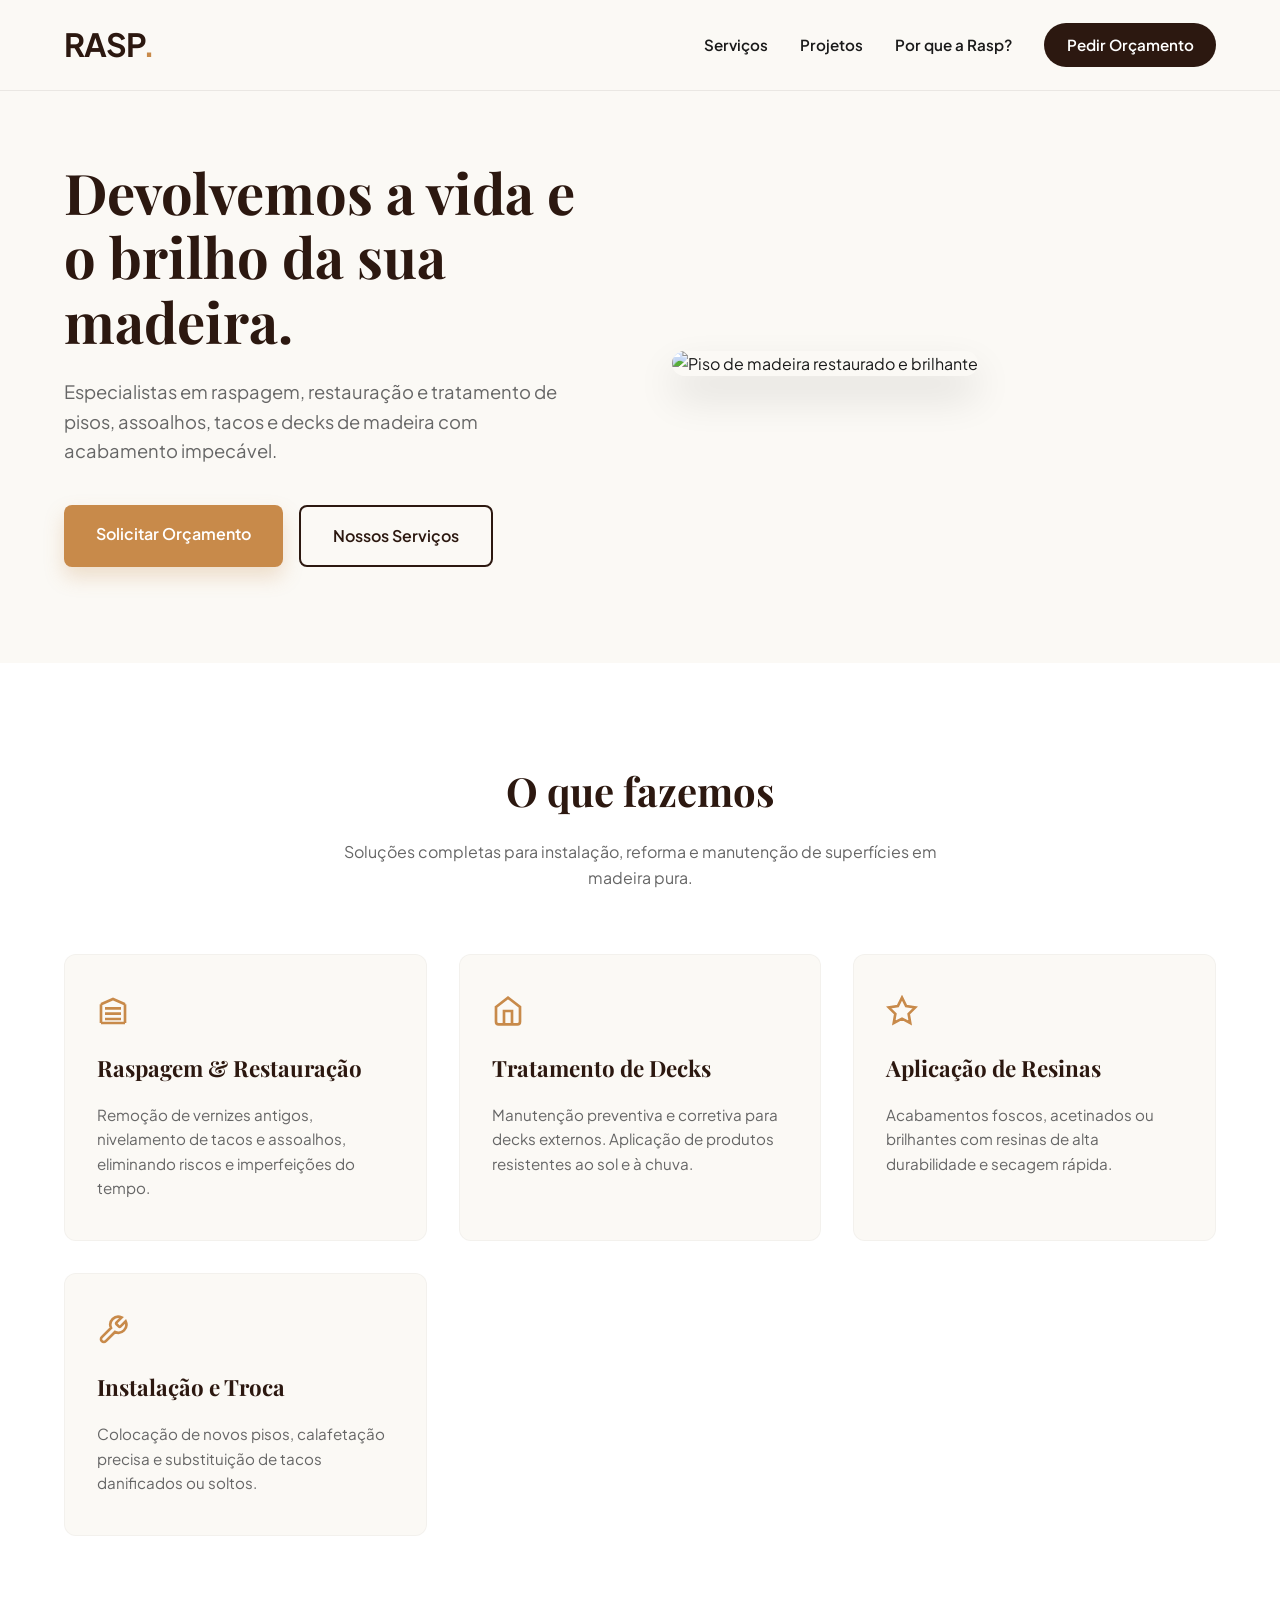
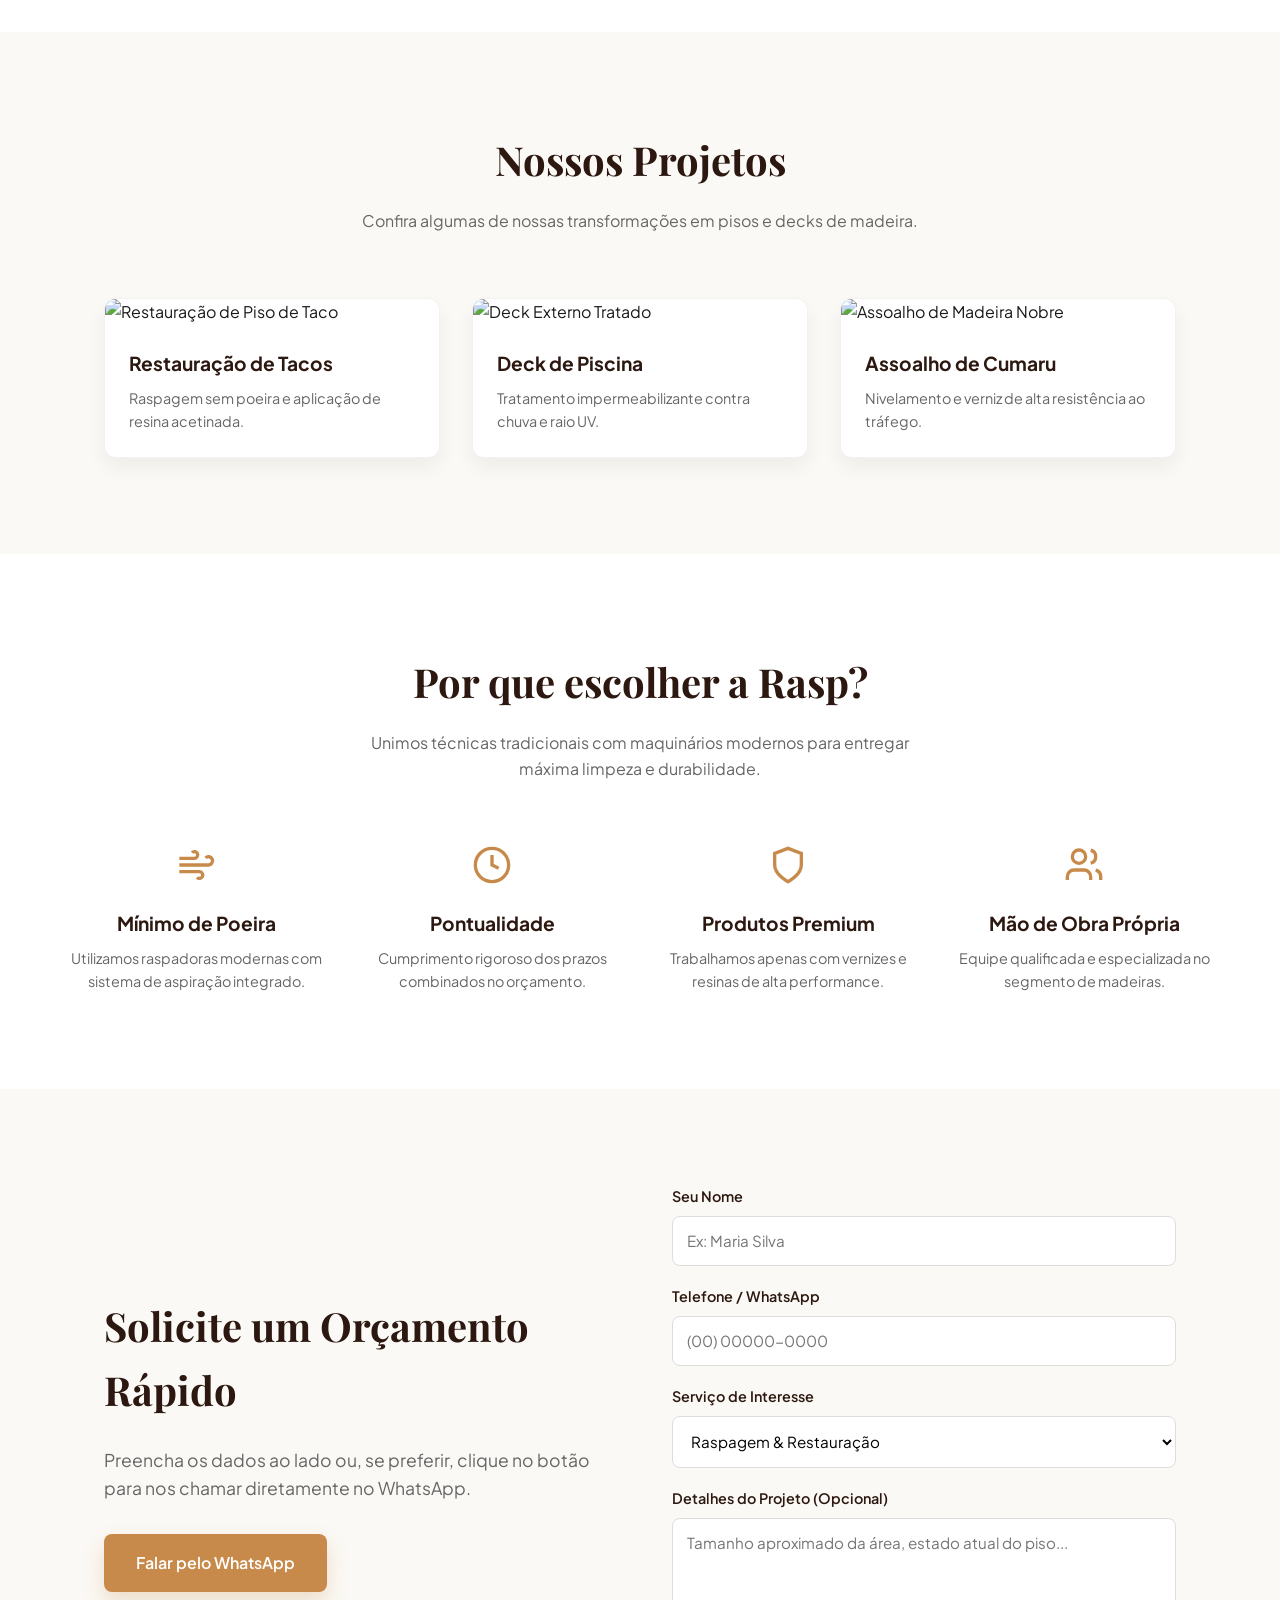
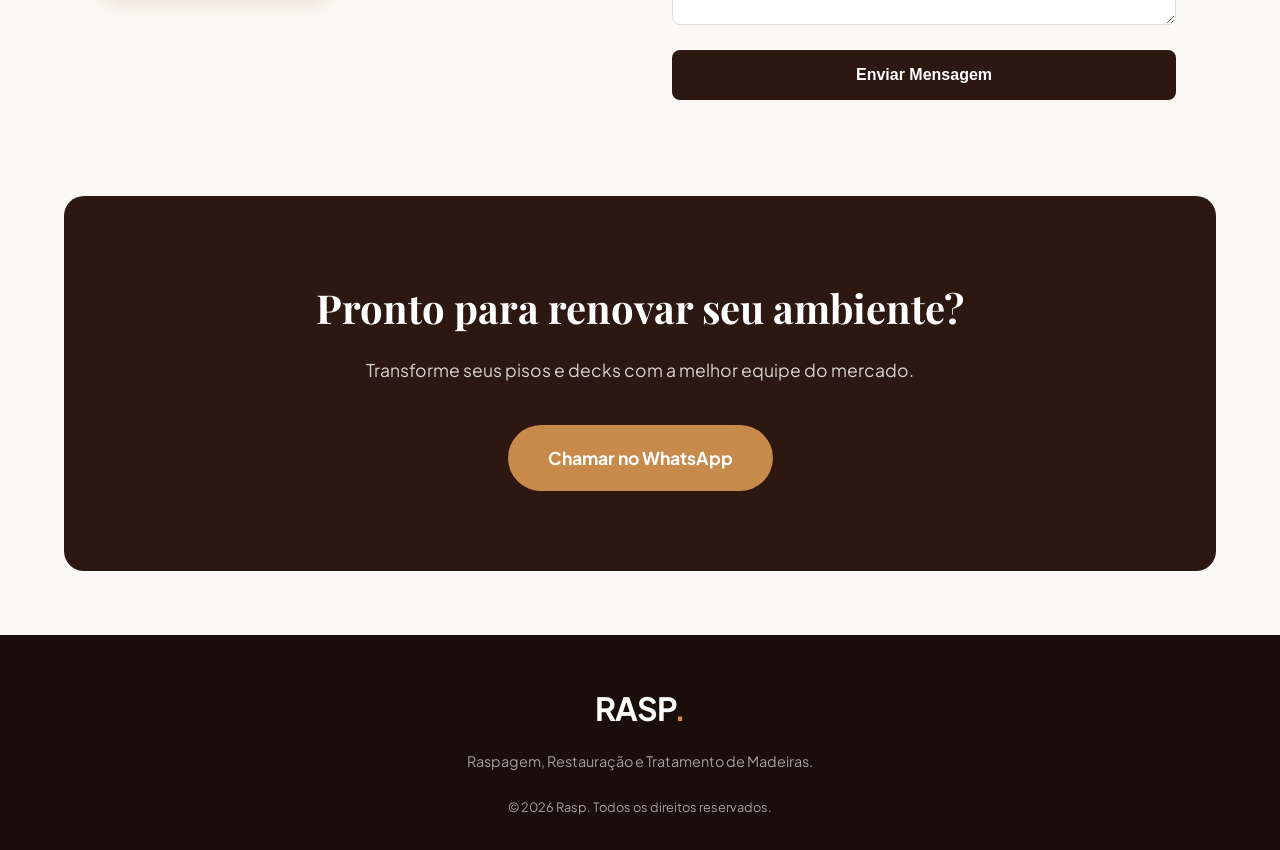
==== index.html @ 5c4e78e8 ":tada: Commit inicial" ====
<!DOCTYPE html>
<html lang="pt-BR">
<head>
    <meta charset="UTF-8">
    <meta name="viewport" content="width=device-width, initial-scale=1.0">
    <title>Rasp — Especialistas em Pisos, Assoalhos e Decks de Madeira</title>

    <meta name="description" content="Especialistas em raspagem, restauração e tratamento de pisos, assoalhos e decks de madeira com acabamento impecável.">
    <meta property="og:title" content="Rasp — Especialistas em Pisos e Decks de Madeira">
    <meta property="og:description" content="Devolvemos a vida e o brilho da sua madeira. Solicite um orçamento sem compromisso!">
    <meta property="og:image" content="https://images.unsplash.com/photo-1513694203232-719a280e022f?auto=format&fit=crop&w=1000&q=80">
    <meta property="og:type" content="website">

    <link rel="preconnect" href="https://fonts.googleapis.com">
    <link rel="preconnect" href="https://fonts.gstatic.com" crossorigin>
    <link href="https://fonts.googleapis.com/css2?family=Plus+Jakarta+Sans:wght@300;400;600;700&family=Playfair+Display:wght@600;700&display=swap" rel="stylesheet">
    
    <style>
        /* CSS RESET & VARIAVEIS */
        * {
            margin: 0;
            padding: 0;
            box-sizing: border-box;
        }

        html {
            scroll-behavior: smooth; /* Rolagem suave ao clicar nos links */
        }

        :root {
            --primary: #2C1810;       /* Madeira escura / Elegância */
            --secondary: #C88A4A;     /* Tom amadeirado aquecido */
            --accent: #E5A967;        /* Destaque dourado/madeira clara */
            --bg-light: #FBF9F5;      /* Fundo suave off-white */
            --text-dark: #1A1A1A;
            --text-muted: #666666;
            --white: #FFFFFF;
        }

        body {
            font-family: 'Plus Jakarta Sans', sans-serif;
            background-color: var(--bg-light);
            color: var(--text-dark);
            line-height: 1.6;
            overflow-x: hidden;
        }

        h1, h2, h3 {
            font-family: 'Playfair Display', serif;
        }

        /* HEADER & NAVEGAÇÃO */
        header {
            position: fixed;
            top: 0;
            left: 0;
            width: 100%;
            background-color: rgba(251, 249, 245, 0.95);
            backdrop-filter: blur(10px);
            z-index: 1000;
            border-bottom: 1px solid rgba(44, 24, 16, 0.08);
            padding: 1.2rem 5%;
            display: flex;
            justify-content: space-between;
            align-items: center;
        }

        .logo {
            font-size: 2rem;
            font-weight: 700;
            color: var(--primary);
            text-decoration: none;
            letter-spacing: -1px;
        }

        .logo span {
            color: var(--secondary);
        }

        nav {
            display: flex;
            align-items: center;
        }

        nav a {
            margin-left: 2rem;
            text-decoration: none;
            color: var(--text-dark);
            font-weight: 600;
            font-size: 0.95rem;
            transition: color 0.3s;
        }

        nav a:hover {
            color: var(--secondary);
        }

        .btn-header {
            background-color: var(--primary);
            color: var(--white) !important;
            padding: 0.6rem 1.4rem;
            border-radius: 50px;
            transition: background-color 0.3s !important;
        }

        .btn-header:hover {
            background-color: var(--secondary) !important;
        }

        /* BOTÃO MENU MOBILE */
        .mobile-menu-btn {
            display: none;
            background: none;
            border: none;
            cursor: pointer;
            padding: 5px;
        }

        .mobile-menu-btn span {
            display: block;
            width: 25px;
            height: 3px;
            background-color: var(--primary);
            margin: 5px 0;
            transition: 0.3s;
            border-radius: 2px;
        }

        /* HERO SECTION */
        .hero {
            padding: 10rem 5% 6rem 5%;
            display: grid;
            grid-template-columns: 1fr 1fr;
            gap: 4rem;
            align-items: center;
            max-width: 1300px;
            margin: 0 auto;
        }

        .hero-text h1 {
            font-size: 3.5rem;
            line-height: 1.15;
            color: var(--primary);
            margin-bottom: 1.5rem;
        }

        .hero-text p {
            font-size: 1.15rem;
            color: var(--text-muted);
            margin-bottom: 2.5rem;
            max-width: 500px;
        }

        .hero-buttons {
            display: flex;
            gap: 1rem;
            flex-wrap: wrap;
        }

        .btn-primary {
            background-color: var(--secondary);
            color: var(--white);
            padding: 1rem 2rem;
            border-radius: 8px;
            text-decoration: none;
            font-weight: 600;
            display: inline-block;
            transition: transform 0.2s, background-color 0.3s;
            box-shadow: 0 10px 20px rgba(200, 138, 74, 0.25);
        }

        .btn-primary:hover {
            background-color: var(--primary);
            transform: translateY(-2px);
        }

        .btn-secondary {
            border: 2px solid var(--primary);
            color: var(--primary);
            padding: 1rem 2rem;
            border-radius: 8px;
            text-decoration: none;
            font-weight: 600;
            display: inline-block;
            transition: all 0.3s;
        }

        .btn-secondary:hover {
            background-color: var(--primary);
            color: var(--white);
        }

        .hero-image {
            position: relative;
        }

        .hero-image img {
            width: 100%;
            height: 500px;
            object-fit: cover;
            border-radius: 16px;
            box-shadow: 0 20px 40px rgba(0,0,0,0.12);
        }

        /* SERVIÇOS */
        .services {
            padding: 6rem 5%;
            background-color: var(--white);
        }

        .section-title {
            text-align: center;
            max-width: 600px;
            margin: 0 auto 4rem auto;
        }

        .section-title h2 {
            font-size: 2.5rem;
            color: var(--primary);
            margin-bottom: 1rem;
        }

        .section-title p {
            color: var(--text-muted);
        }

        .services-grid {
            display: grid;
            grid-template-columns: repeat(auto-fit, minmax(280px, 1fr));
            gap: 2rem;
            max-width: 1200px;
            margin: 0 auto;
        }

        .service-card {
            background-color: var(--bg-light);
            border-radius: 12px;
            padding: 2.5rem 2rem;
            transition: transform 0.3s, box-shadow 0.3s;
            border: 1px solid rgba(0,0,0,0.03);
        }

        .service-card:hover {
            transform: translateY(-8px);
            box-shadow: 0 15px 30px rgba(0,0,0,0.08);
        }

        .service-icon {
            margin-bottom: 1.5rem;
            color: var(--secondary);
            display: flex;
            align-items: center;
        }

        .service-card h3 {
            font-size: 1.4rem;
            color: var(--primary);
            margin-bottom: 1rem;
        }

        .service-card p {
            color: var(--text-muted);
            font-size: 0.95rem;
        }

        /* ANTES E DEPOIS / GALERIA */
        .gallery {
            padding: 6rem 5%;
            max-width: 1200px;
            margin: 0 auto;
        }

        .gallery-grid {
            display: grid;
            grid-template-columns: repeat(auto-fit, minmax(300px, 1fr));
            gap: 2rem;
        }

        .gallery-item {
            background-color: var(--white);
            border-radius: 12px;
            overflow: hidden;
            box-shadow: 0 10px 20px rgba(0,0,0,0.05);
            border: 1px solid rgba(0,0,0,0.05);
        }

        .gallery-item img {
            width: 100%;
            height: 250px;
            object-fit: cover;
        }

        .gallery-info {
            padding: 1.5rem;
        }

        .gallery-info h4 {
            color: var(--primary);
            font-size: 1.2rem;
            margin-bottom: 0.5rem;
        }

        .gallery-info p {
            color: var(--text-muted);
            font-size: 0.9rem;
        }

        /* DIFERENCIAIS */
        .features {
            padding: 6rem 5%;
            background-color: var(--white);
        }

        .features-wrapper {
            display: grid;
            grid-template-columns: repeat(auto-fit, minmax(220px, 1fr));
            gap: 2rem;
            text-align: center;
            max-width: 1200px;
            margin: 0 auto;
        }

        .feature-item {
            display: flex;
            flex-direction: column;
            align-items: center;
        }

        .feature-icon {
            color: var(--secondary);
            margin-bottom: 1rem;
        }

        .feature-item h4 {
            font-size: 1.2rem;
            color: var(--primary);
            margin-bottom: 0.5rem;
        }

        .feature-item p {
            color: var(--text-muted);
            font-size: 0.9rem;
        }

        /* CONTATO / FORMULÁRIO */
        .contact-section {
            padding: 6rem 5%;
            max-width: 1200px;
            margin: 0 auto;
            display: grid;
            grid-template-columns: 1fr 1fr;
            gap: 4rem;
            align-items: center;
        }

        .contact-info h2 {
            font-size: 2.5rem;
            color: var(--primary);
            margin-bottom: 1.5rem;
        }

        .contact-info p {
            color: var(--text-muted);
            margin-bottom: 2rem;
            font-size: 1.1rem;
        }

        .form-group {
            margin-bottom: 1.2rem;
        }

        .form-group label {
            display: block;
            font-weight: 600;
            margin-bottom: 0.5rem;
            color: var(--primary);
            font-size: 0.9rem;
        }

        .form-group input, 
        .form-group select, 
        .form-group textarea {
            width: 100%;
            padding: 0.9rem;
            border: 1px solid #DDD;
            border-radius: 8px;
            font-family: inherit;
            font-size: 0.95rem;
            background-color: var(--white);
            outline: none;
            transition: border-color 0.3s;
        }

        .form-group input:focus, 
        .form-group select:focus, 
        .form-group textarea:focus {
            border-color: var(--secondary);
        }

        .btn-submit {
            width: 100%;
            background-color: var(--primary);
            color: var(--white);
            border: none;
            padding: 1rem;
            border-radius: 8px;
            font-weight: 600;
            font-size: 1rem;
            cursor: pointer;
            transition: background-color 0.3s;
        }

        .btn-submit:hover {
            background-color: var(--secondary);
        }

        /* CTA SECTION */
        .cta-section {
            background-color: var(--primary);
            color: var(--white);
            padding: 5rem 5%;
            text-align: center;
            margin: 0 5% 4rem 5%;
            border-radius: 20px;
        }

        .cta-section h2 {
            font-size: 2.5rem;
            margin-bottom: 1rem;
        }

        .cta-section p {
            color: rgba(255, 255, 255, 0.8);
            max-width: 600px;
            margin: 0 auto 2.5rem auto;
            font-size: 1.1rem;
        }

        .btn-cta {
            background-color: var(--secondary);
            color: var(--white);
            padding: 1.2rem 2.5rem;
            border-radius: 50px;
            text-decoration: none;
            font-weight: 700;
            font-size: 1.1rem;
            display: inline-block;
            transition: background-color 0.3s, color 0.3s;
        }

        .btn-cta:hover {
            background-color: var(--accent);
            color: var(--primary);
        }

        /* FOOTER */
        footer {
            background-color: #1A0E0A;
            color: rgba(255, 255, 255, 0.6);
            padding: 3rem 5% 2rem 5%;
            text-align: center;
            font-size: 0.9rem;
        }

        footer p {
            margin-top: 1rem;
        }

        /* RESPONSIVIDADE */
        @media (max-width: 900px) {
            .hero {
                grid-template-columns: 1fr;
                padding-top: 8rem;
                text-align: center;
            }

            .hero-text p {
                margin: 0 auto 2rem auto;
            }

            .hero-buttons {
                justify-content: center;
            }

            .contact-section {
                grid-template-columns: 1fr;
                gap: 2rem;
            }

            .mobile-menu-btn {
                display: block;
            }

            nav {
                position: absolute;
                top: 100%;
                left: 0;
                width: 100%;
                background-color: var(--bg-light);
                flex-direction: column;
                padding: 1.5rem 0;
                box-shadow: 0 10px 15px rgba(0,0,0,0.05);
                display: none; /* Controlado via JS */
            }

            nav.active {
                display: flex;
            }

            nav a {
                margin: 0.8rem 0;
            }
        }
    </style>
</head>
<body>

    <header>
        <a href="#" class="logo">RASP<span>.</span></a>
        
        <button class="mobile-menu-btn" id="mobileMenuBtn" aria-label="Abrir Menu">
            <span></span>
            <span></span>
            <span></span>
        </button>

        <nav id="navMenu">
            <a href="#servicos">Serviços</a>
            <a href="#galeria">Projetos</a>
            <a href="#diferenciais">Por que a Rasp?</a>
            <a href="#contato" class="btn-header">Pedir Orçamento</a>
        </nav>
    </header>

    <section class="hero">
        <div class="hero-text">
            <h1>Devolvemos a vida e o brilho da sua madeira.</h1>
            <p>Especialistas em raspagem, restauração e tratamento de pisos, assoalhos, tacos e decks de madeira com acabamento impecável.</p>
            <div class="hero-buttons">
                <a href="#contato" class="btn-primary">Solicitar Orçamento</a>
                <a href="#servicos" class="btn-secondary">Nossos Serviços</a>
            </div>
        </div>
        <div class="hero-image">
            <img src="https://images.unsplash.com/photo-1513694203232-719a280e022f?auto=format&fit=crop&w=1000&q=80" alt="Piso de madeira restaurado e brilhante">
        </div>
    </section>

    <section class="services" id="servicos">
        <div class="section-title">
            <h2>O que fazemos</h2>
            <p>Soluções completas para instalação, reforma e manutenção de superfícies em madeira pura.</p>
        </div>

        <div class="services-grid">
            <div class="service-card">
                <div class="service-icon">
                    <svg width="32" height="32" viewBox="0 0 24 24" fill="none" stroke="currentColor" stroke-width="2"><path d="M3 21h18M3 7v14M21 7v14M6 18h12M6 14h12M6 10h12M3 7l9-4 9 4"/></svg>
                </div>
                <h3>Raspagem & Restauração</h3>
                <p>Remoção de vernizes antigos, nivelamento de tacos e assoalhos, eliminando riscos e imperfeições do tempo.</p>
            </div>

            <div class="service-card">
                <div class="service-icon">
                    <svg width="32" height="32" viewBox="0 0 24 24" fill="none" stroke="currentColor" stroke-width="2"><path d="m3 9 9-7 9 7v11a2 2 0 0 1-2 2H5a2 2 0 0 1-2-2z"/><polyline points="9 22 9 12 15 12 15 22"/></svg>
                </div>
                <h3>Tratamento de Decks</h3>
                <p>Manutenção preventiva e corretiva para decks externos. Aplicação de produtos resistentes ao sol e à chuva.</p>
            </div>

            <div class="service-card">
                <div class="service-icon">
                    <svg width="32" height="32" viewBox="0 0 24 24" fill="none" stroke="currentColor" stroke-width="2"><polygon points="12 2 15.09 8.26 22 9.27 17 14.14 18.18 21.02 12 17.77 5.82 21.02 7 14.14 2 9.27 8.91 8.26 12 2"/></svg>
                </div>
                <h3>Aplicação de Resinas</h3>
                <p>Acabamentos foscos, acetinados ou brilhantes com resinas de alta durabilidade e secagem rápida.</p>
            </div>

            <div class="service-card">
                <div class="service-icon">
                    <svg width="32" height="32" viewBox="0 0 24 24" fill="none" stroke="currentColor" stroke-width="2"><path d="M14.7 6.3a1 1 0 0 0 0 1.4l1.6 1.6a1 1 0 0 0 1.4 0l3.77-3.77a6 6 0 0 1-7.94 7.94l-6.91 6.91a2.12 2.12 0 0 1-3-3l6.91-6.91a6 6 0 0 1 7.94-7.94l-3.76 3.76z"/></svg>
                </div>
                <h3>Instalação e Troca</h3>
                <p>Colocação de novos pisos, calafetação precisa e substituição de tacos danificados ou soltos.</p>
            </div>
        </div>
    </section>

    <section class="gallery" id="galeria">
        <div class="section-title">
            <h2>Nossos Projetos</h2>
            <p>Confira algumas de nossas transformações em pisos e decks de madeira.</p>
        </div>

        <div class="gallery-grid">
            <div class="gallery-item">
                <img src="https://images.unsplash.com/photo-1581858726788-75bc0f6a952d?auto=format&fit=crop&w=600&q=80" alt="Restauração de Piso de Taco">
                <div class="gallery-info">
                    <h4>Restauração de Tacos</h4>
                    <p>Raspagem sem poeira e aplicação de resina acetinada.</p>
                </div>
            </div>

            <div class="gallery-item">
                <img src="https://images.unsplash.com/photo-1512917774080-9991f1c4c750?auto=format&fit=crop&w=600&q=80" alt="Deck Externo Tratado">
                <div class="gallery-info">
                    <h4>Deck de Piscina</h4>
                    <p>Tratamento impermeabilizante contra chuva e raio UV.</p>
                </div>
            </div>

            <div class="gallery-item">
                <img src="https://images.unsplash.com/photo-1600585154340-be6161a56a0c?auto=format&fit=crop&w=600&q=80" alt="Assoalho de Madeira Nobre">
                <div class="gallery-info">
                    <h4>Assoalho de Cumaru</h4>
                    <p>Nivelamento e verniz de alta resistência ao tráfego.</p>
                </div>
            </div>
        </div>
    </section>

    <section class="features" id="diferenciais">
        <div class="section-title">
            <h2>Por que escolher a Rasp?</h2>
            <p>Unimos técnicas tradicionais com maquinários modernos para entregar máxima limpeza e durabilidade.</p>
        </div>

        <div class="features-wrapper">
            <div class="feature-item">
                <div class="feature-icon">
                    <svg width="40" height="40" viewBox="0 0 24 24" fill="none" stroke="currentColor" stroke-width="2"><path d="M17.7 7.7a2.5 2.5 0 1 1 1.8 4.3H2"/><path d="M9.6 4.6A2 2 0 1 1 11 8H2"/><path d="M12.6 19.4A2 2 0 1 0 14 16H2"/></svg>
                </div>
                <h4>Mínimo de Poeira</h4>
                <p>Utilizamos raspadoras modernas com sistema de aspiração integrado.</p>
            </div>
            <div class="feature-item">
                <div class="feature-icon">
                    <svg width="40" height="40" viewBox="0 0 24 24" fill="none" stroke="currentColor" stroke-width="2"><circle cx="12" cy="12" r="10"/><polyline points="12 6 12 12 16 14"/></svg>
                </div>
                <h4>Pontualidade</h4>
                <p>Cumprimento rigoroso dos prazos combinados no orçamento.</p>
            </div>
            <div class="feature-item">
                <div class="feature-icon">
                    <svg width="40" height="40" viewBox="0 0 24 24" fill="none" stroke="currentColor" stroke-width="2"><path d="M12 22s8-4 8-10V5l-8-3-8 3v7c0 6 8 10 8 10z"/></svg>
                </div>
                <h4>Produtos Premium</h4>
                <p>Trabalhamos apenas com vernizes e resinas de alta performance.</p>
            </div>
            <div class="feature-item">
                <div class="feature-icon">
                    <svg width="40" height="40" viewBox="0 0 24 24" fill="none" stroke="currentColor" stroke-width="2"><path d="M16 21v-2a4 4 0 0 0-4-4H6a4 4 0 0 0-4 4v2"/><circle cx="9" cy="7" r="4"/><path d="M22 21v-2a4 4 0 0 0-3-3.87"/><path d="M16 3.13a4 4 0 0 1 0 7.75"/></svg>
                </div>
                <h4>Mão de Obra Própria</h4>
                <p>Equipe qualificada e especializada no segmento de madeiras.</p>
            </div>
        </div>
    </section>

    <section class="contact-section" id="contato">
        <div class="contact-info">
            <h2>Solicite um Orçamento Rápido</h2>
            <p>Preencha os dados ao lado ou, se preferir, clique no botão para nos chamar diretamente no WhatsApp.</p>
            <a href="https://wa.me/5500000000000?text=Olá!%20Gostaria%20de%20um%20orçamento%20com%20a%20Rasp." target="_blank" class="btn-primary" style="display: inline-flex; align-items: center; gap: 8px;">
                Falar pelo WhatsApp
            </a>
        </div>

        <form onsubmit="event.preventDefault(); alert('Obrigado! Entraremos em contato em breve.');">
            <div class="form-group">
                <label for="name">Seu Nome</label>
                <input type="text" id="name" placeholder="Ex: Maria Silva" required>
            </div>
            <div class="form-group">
                <label for="phone">Telefone / WhatsApp</label>
                <input type="tel" id="phone" placeholder="(00) 00000-0000" required>
            </div>
            <div class="form-group">
                <label for="service">Serviço de Interesse</label>
                <select id="service">
                    <option value="raspagem">Raspagem & Restauração</option>
                    <option value="deck">Tratamento de Deck</option>
                    <option value="resina">Aplicação de Resina</option>
                    <option value="instalacao">Instalação / Troca</option>
                </select>
            </div>
            <div class="form-group">
                <label for="message">Detalhes do Projeto (Opcional)</label>
                <textarea id="message" rows="4" placeholder="Tamanho aproximado da área, estado atual do piso..."></textarea>
            </div>
            <button type="submit" class="btn-submit">Enviar Mensagem</button>
        </form>
    </section>

    <section class="cta-section">
        <h2>Pronto para renovar seu ambiente?</h2>
        <p>Transforme seus pisos e decks com a melhor equipe do mercado.</p>
        <a href="https://wa.me/5500000000000?text=Olá!%20Gostaria%20de%20um%20orçamento%20com%20a%20Rasp." target="_blank" class="btn-cta">Chamar no WhatsApp</a>
    </section>

    <footer>
        <div class="logo" style="color: var(--white);">RASP<span>.</span></div>
        <p>Raspagem, Restauração e Tratamento de Madeiras.</p>
        <p style="margin-top: 1.5rem; font-size: 0.8rem;">&copy; 2026 Rasp. Todos os direitos reservados.</p>
    </footer>

    <script>
        const mobileMenuBtn = document.getElementById('mobileMenuBtn');
        const navMenu = document.getElementById('navMenu');

        mobileMenuBtn.addEventListener('click', () => {
            navMenu.classList.toggle('active');
        });

        // Fechar menu ao clicar em qualquer link
        document.querySelectorAll('#navMenu a').forEach(link => {
            link.addEventListener('click', () => {
                navMenu.classList.remove('active');
            });
        });
    </script>

</body>
</html>
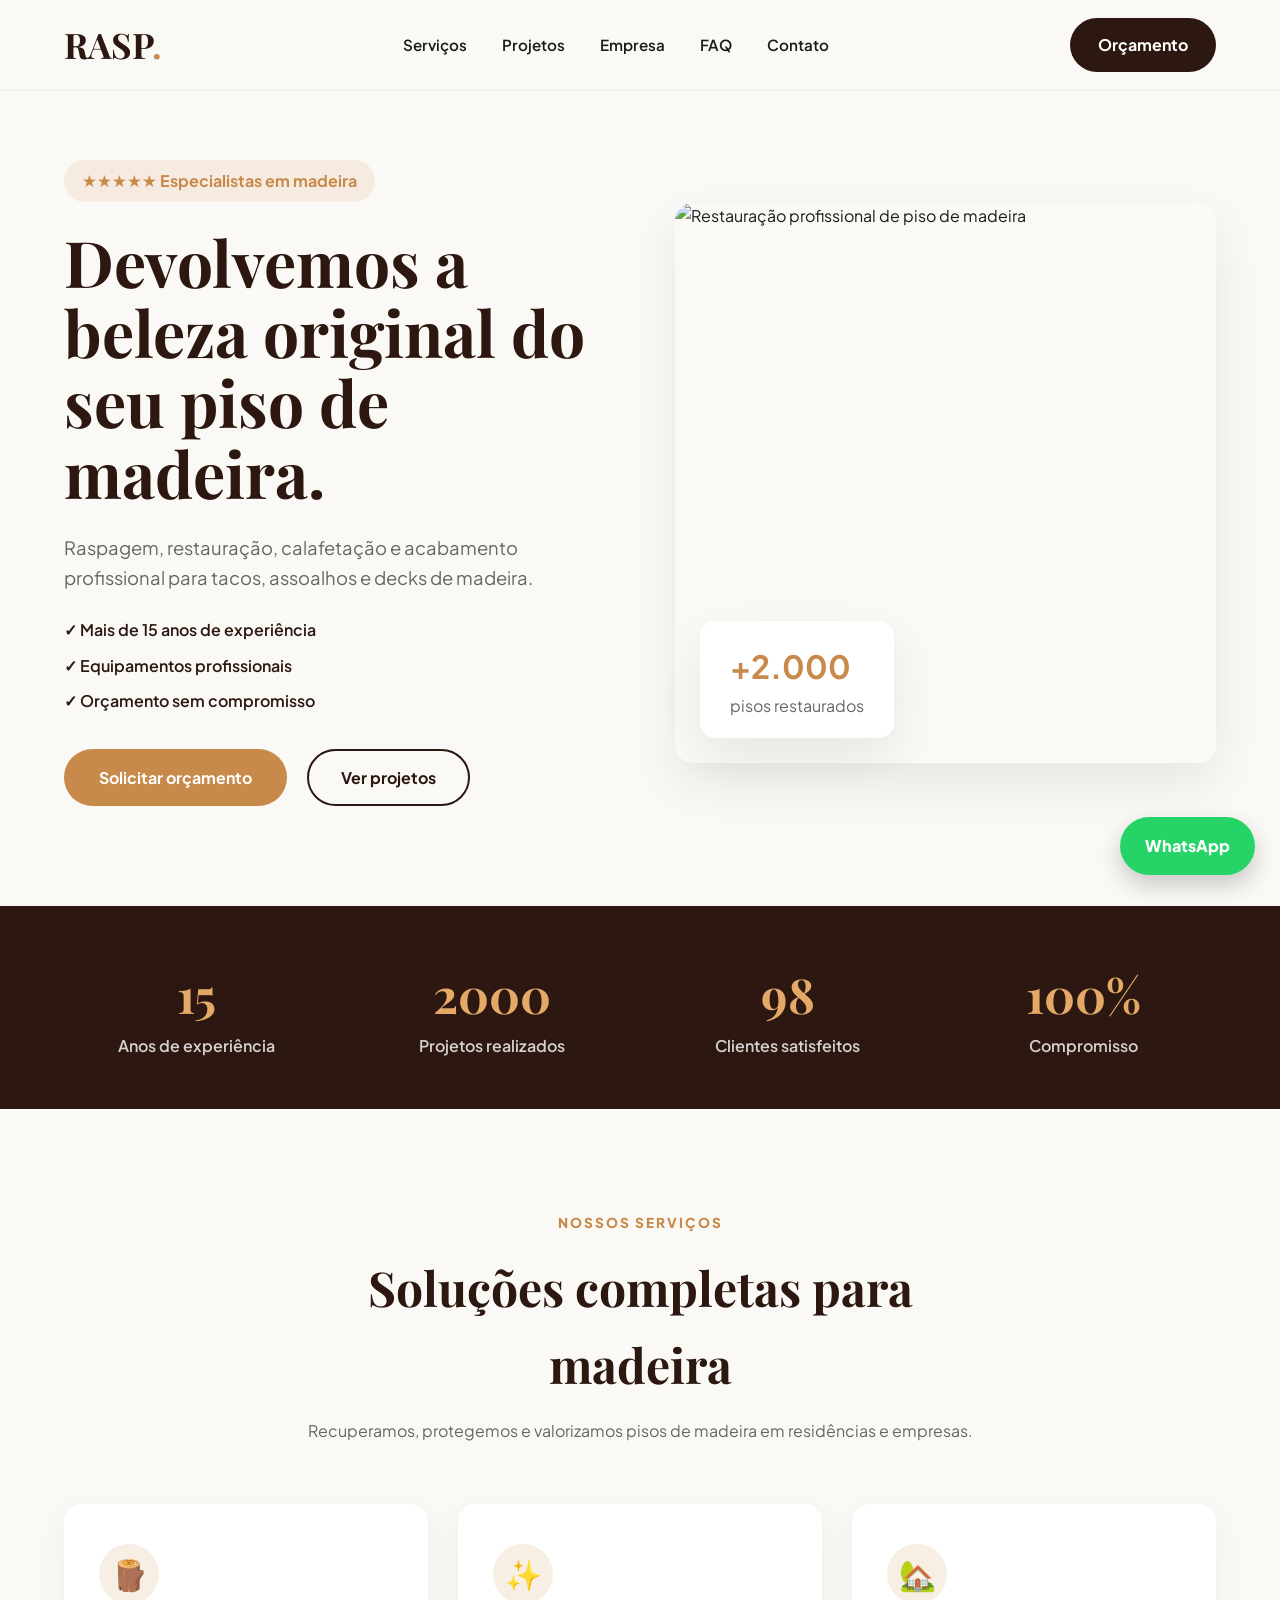
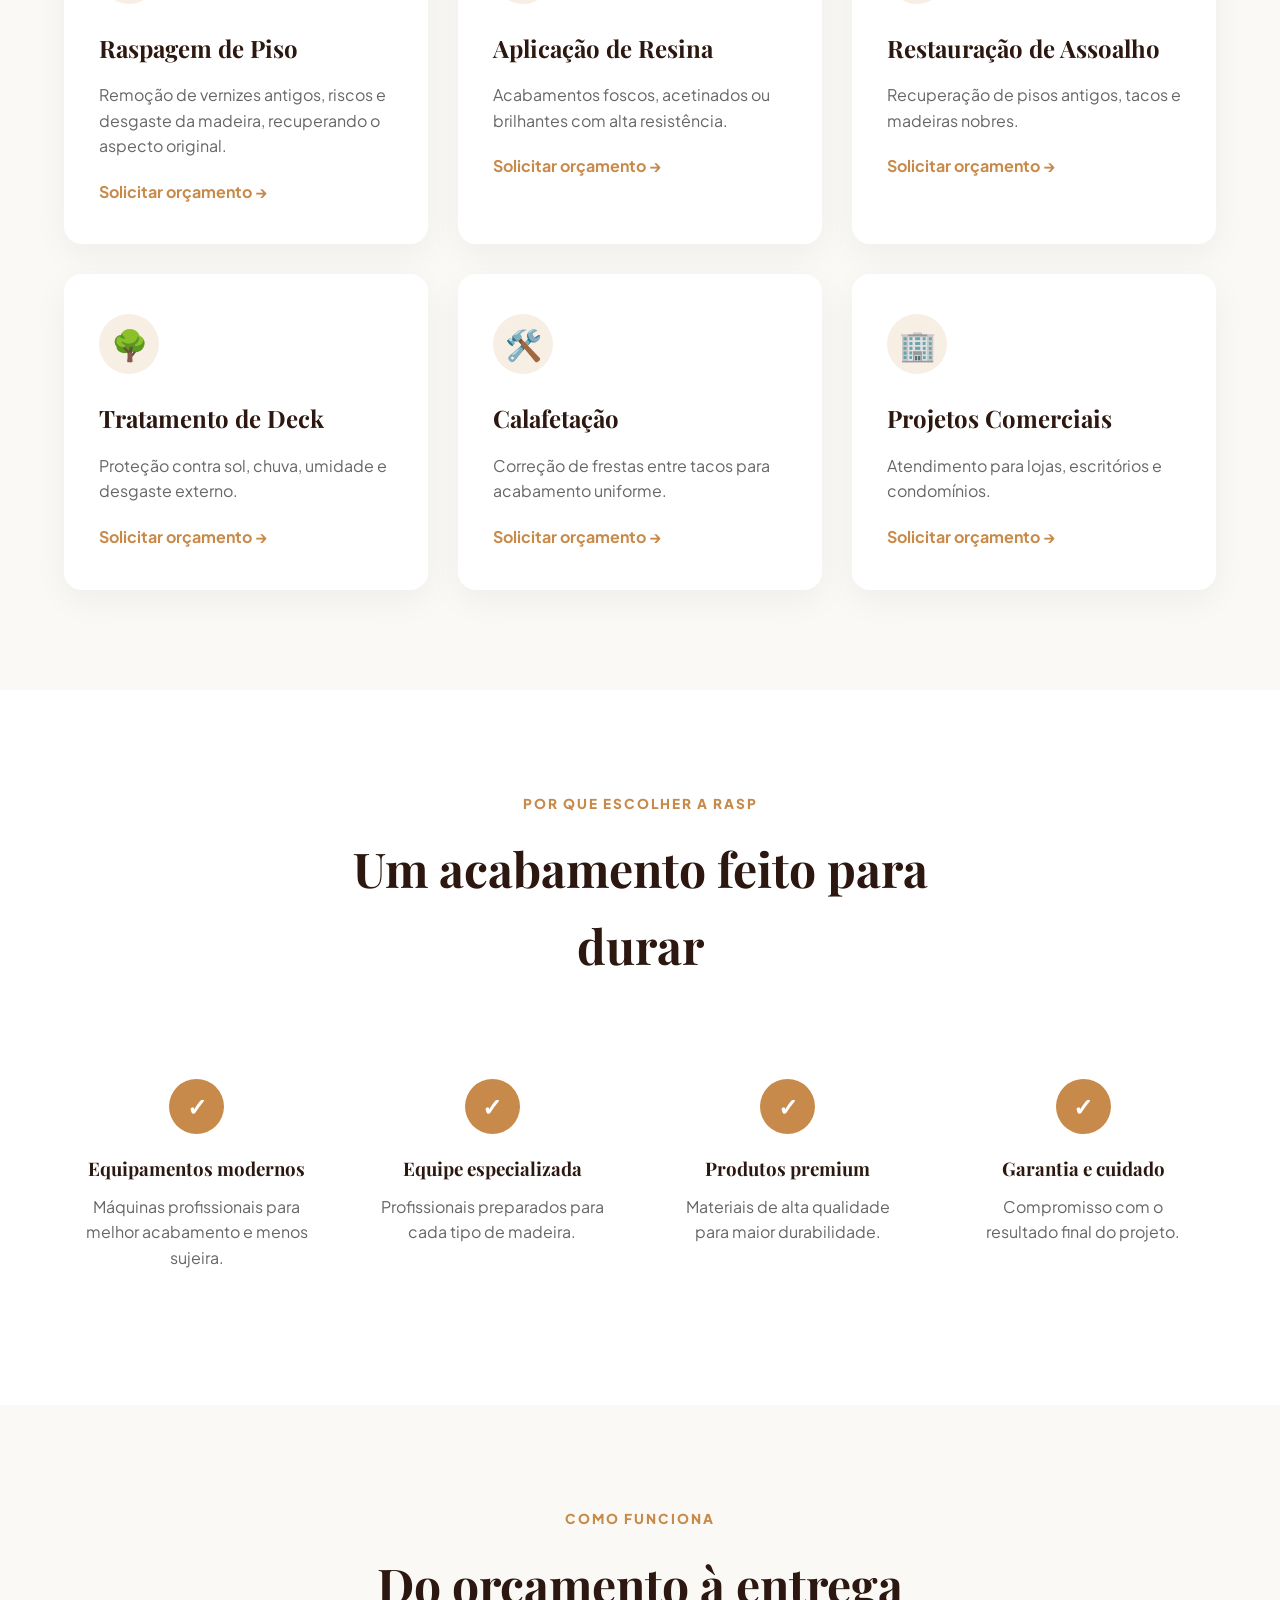
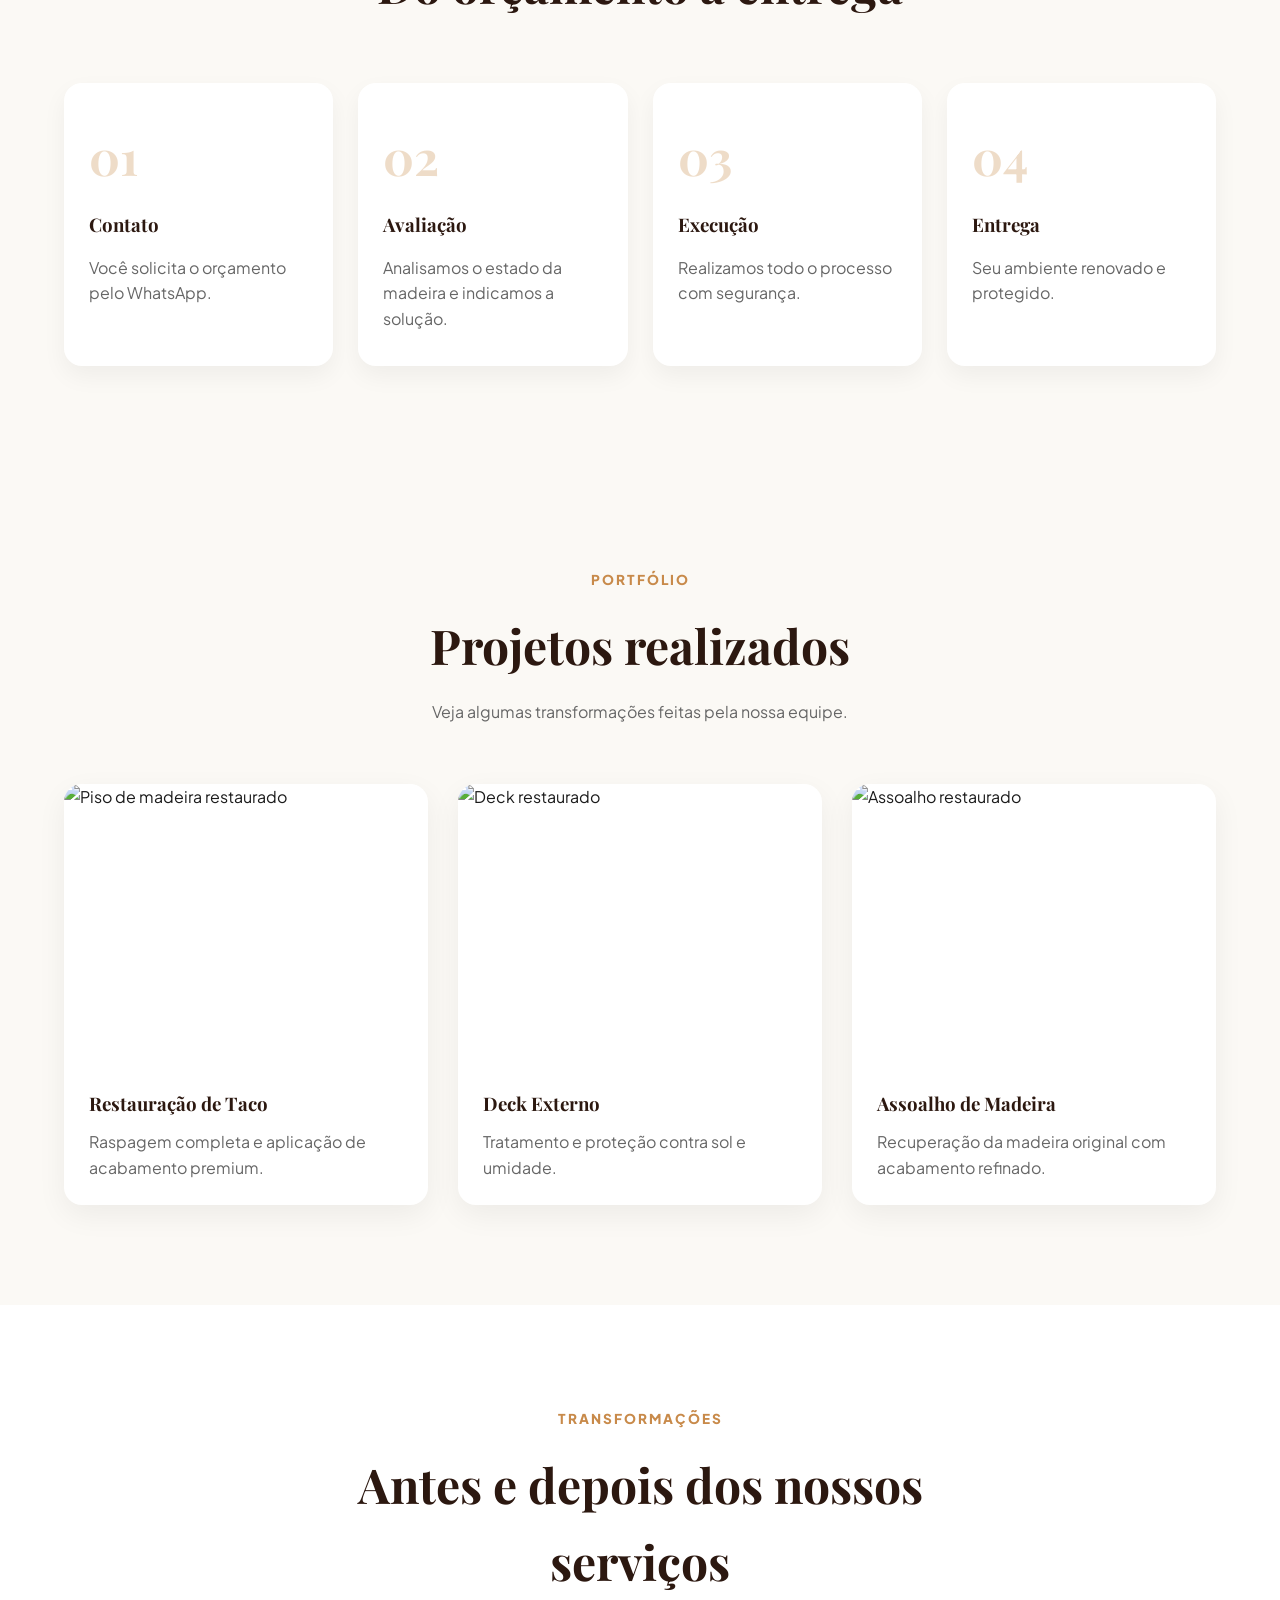
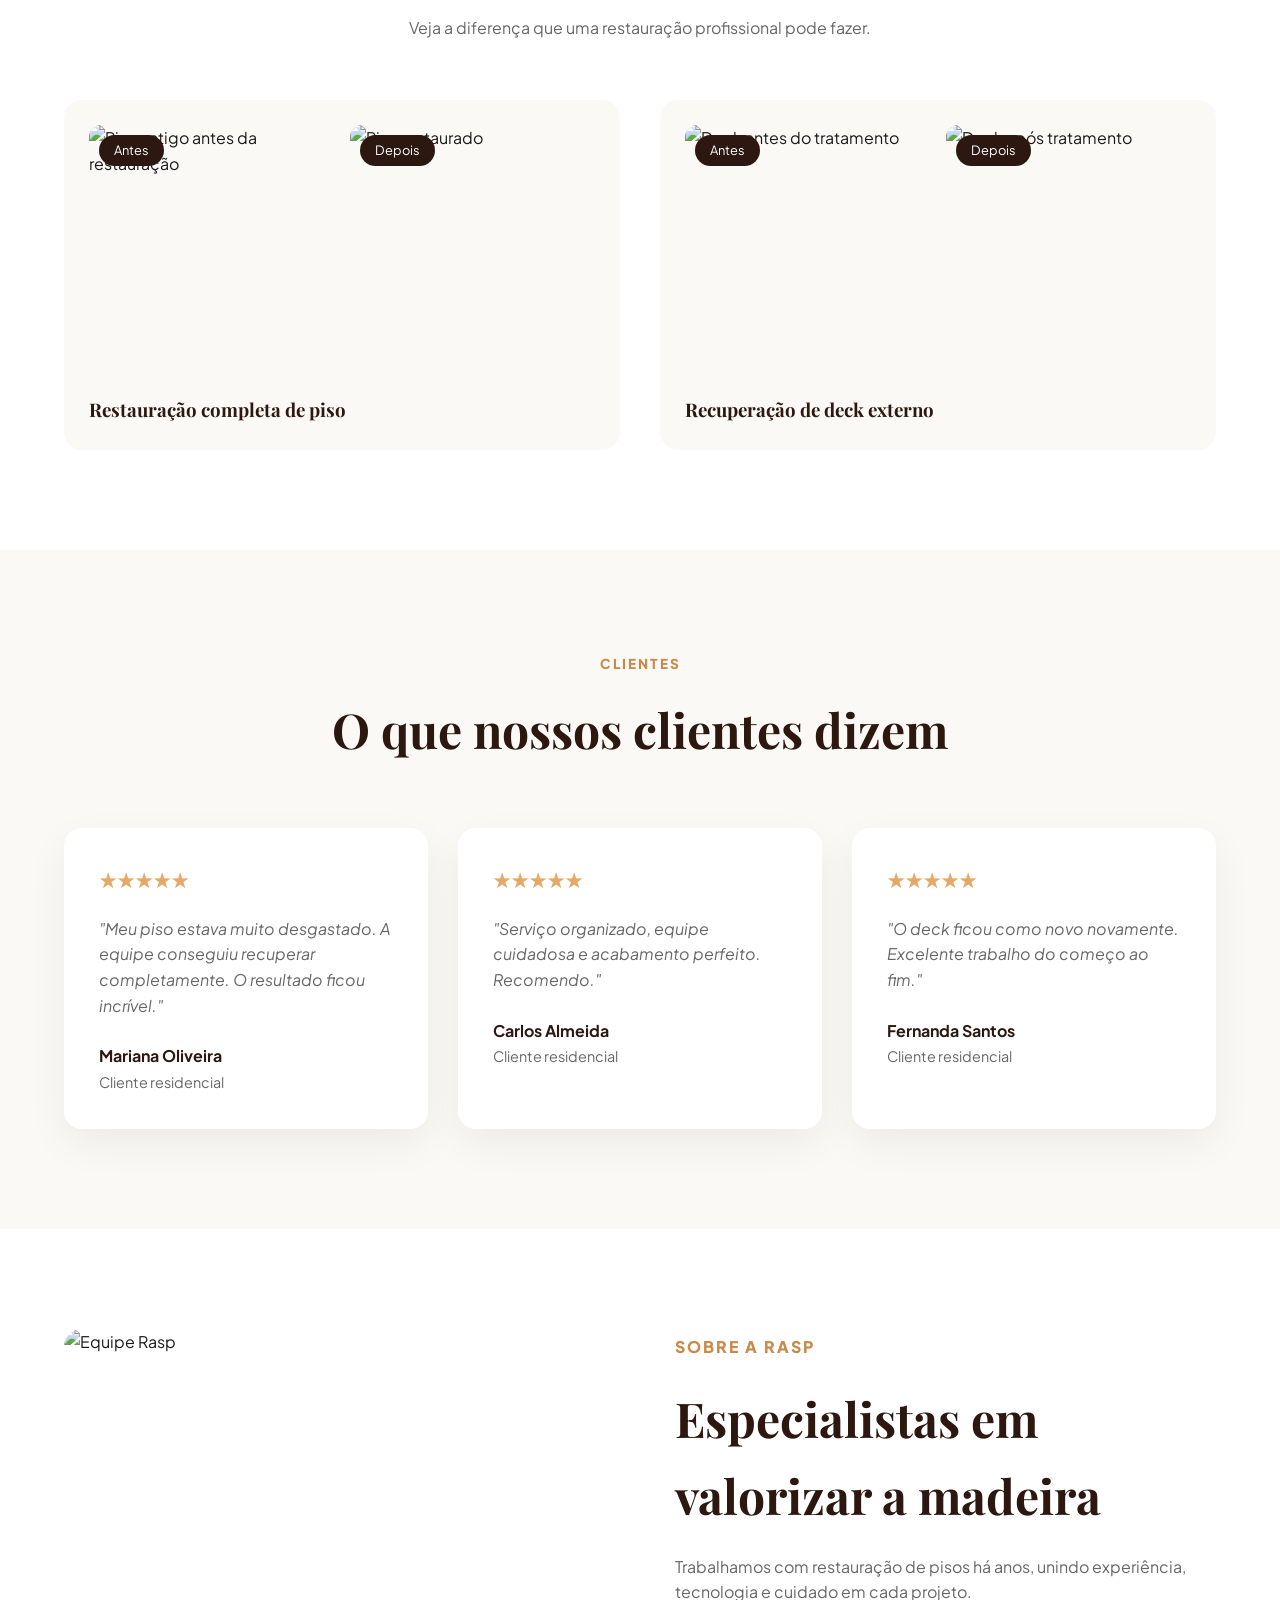
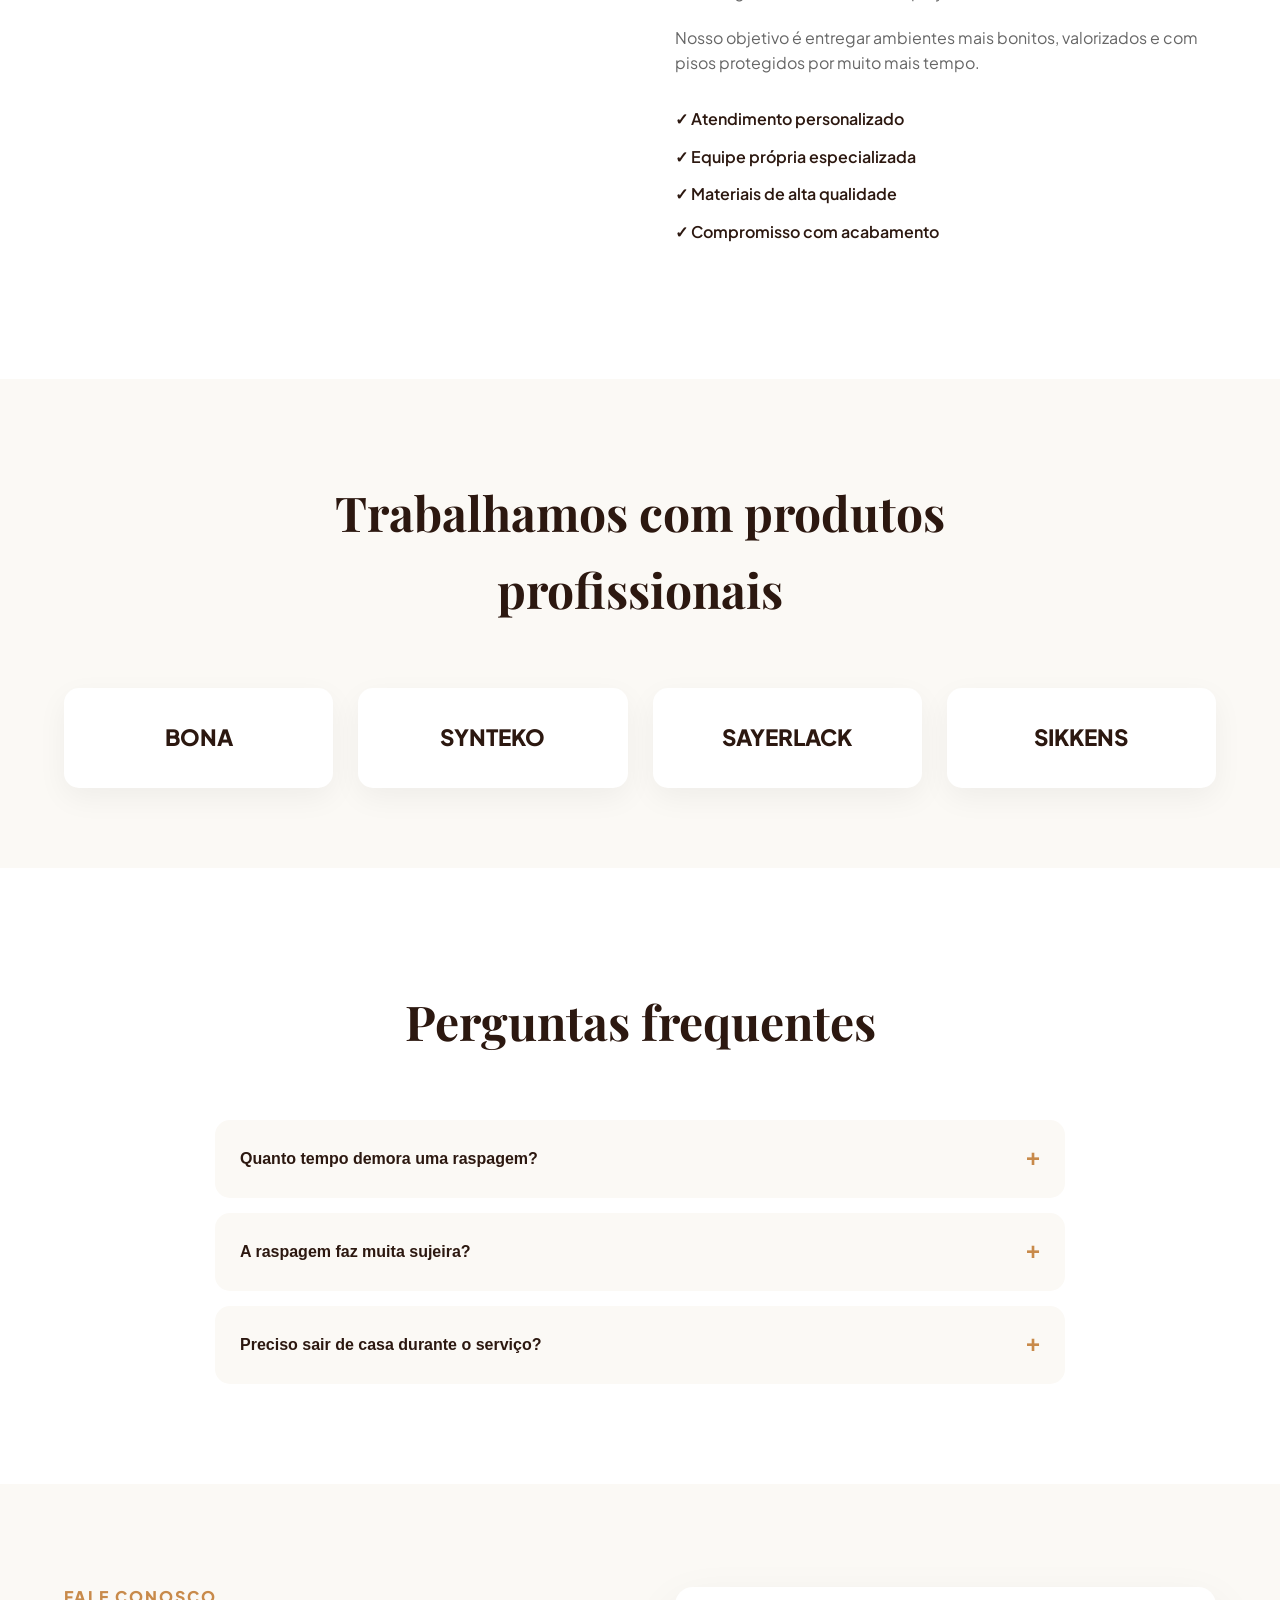
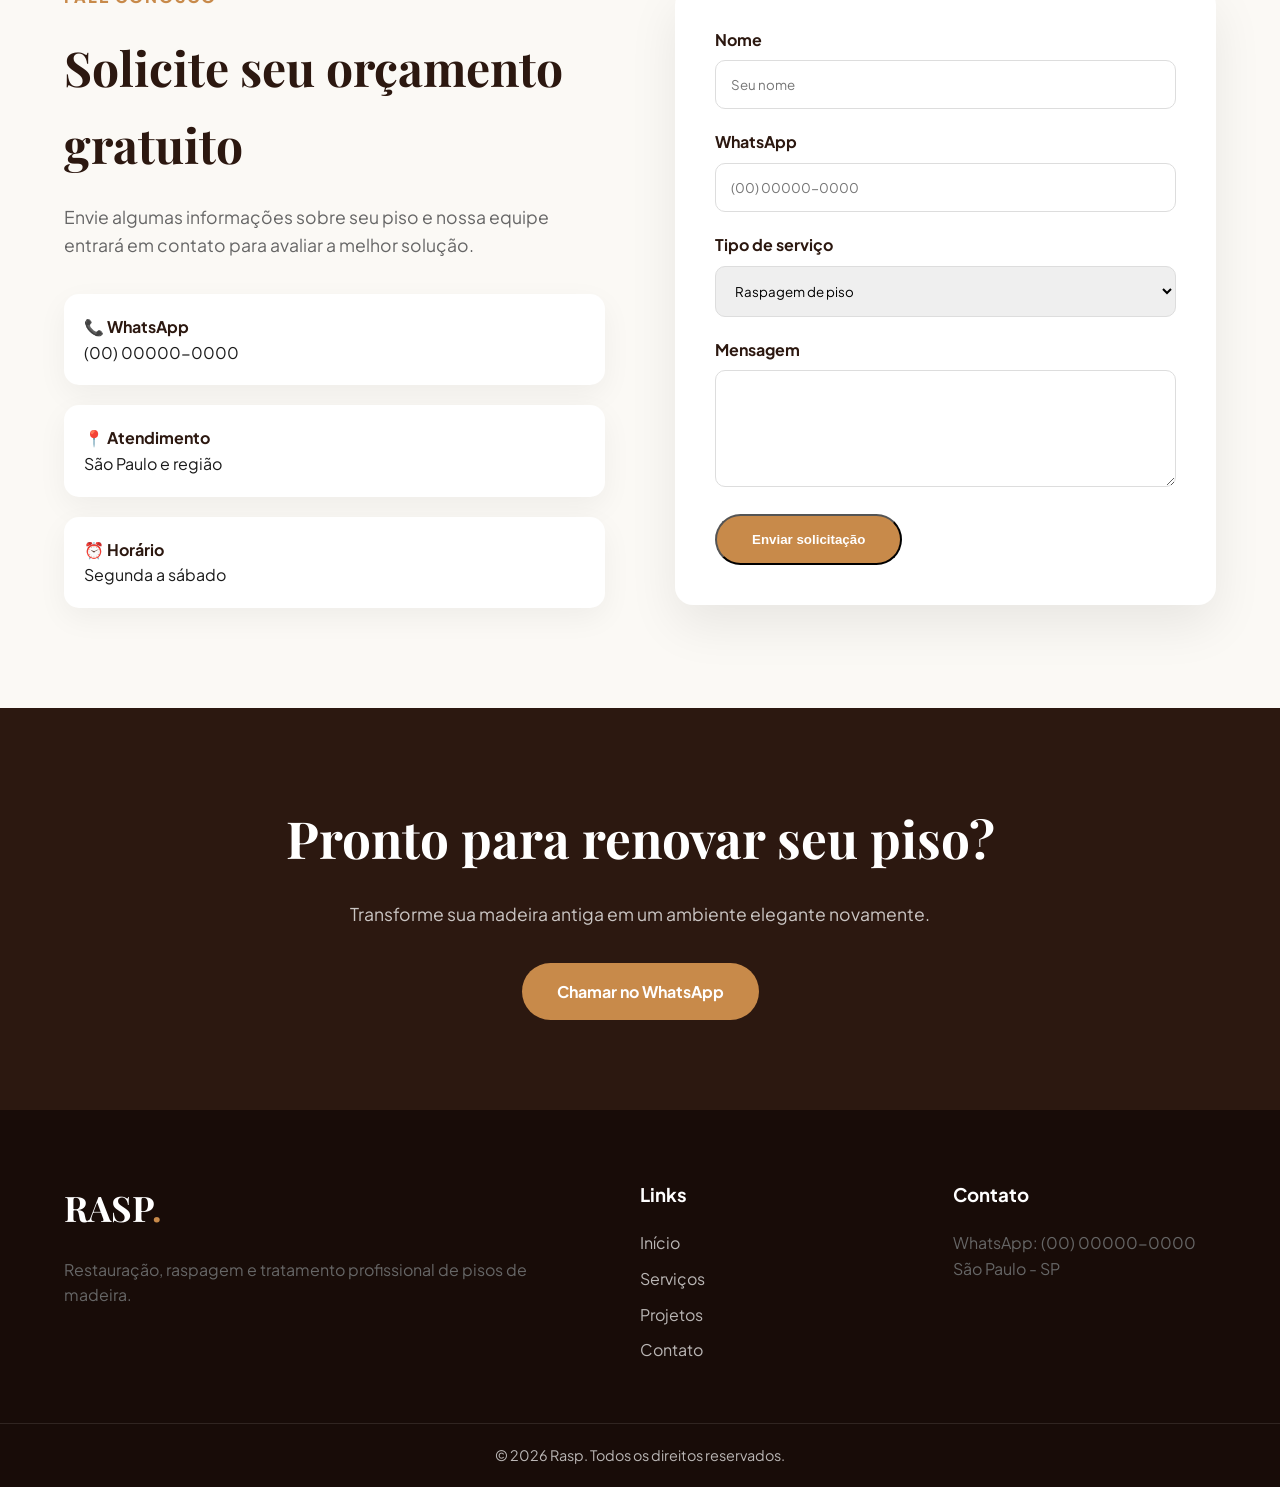
==== commit 95082d9b: ":bricks: ci: Modificação no Dockerfile" ====
--- a/index.html
+++ b/index.html
@@ -1,725 +1,2219 @@
 <!DOCTYPE html>
 <html lang="pt-BR">
+
 <head>
-    <meta charset="UTF-8">
-    <meta name="viewport" content="width=device-width, initial-scale=1.0">
-    <title>Rasp — Especialistas em Pisos, Assoalhos e Decks de Madeira</title>
-
-    <meta name="description" content="Especialistas em raspagem, restauração e tratamento de pisos, assoalhos e decks de madeira com acabamento impecável.">
-    <meta property="og:title" content="Rasp — Especialistas em Pisos e Decks de Madeira">
-    <meta property="og:description" content="Devolvemos a vida e o brilho da sua madeira. Solicite um orçamento sem compromisso!">
-    <meta property="og:image" content="https://images.unsplash.com/photo-1513694203232-719a280e022f?auto=format&fit=crop&w=1000&q=80">
-    <meta property="og:type" content="website">
-
-    <link rel="preconnect" href="https://fonts.googleapis.com">
-    <link rel="preconnect" href="https://fonts.gstatic.com" crossorigin>
-    <link href="https://fonts.googleapis.com/css2?family=Plus+Jakarta+Sans:wght@300;400;600;700&family=Playfair+Display:wght@600;700&display=swap" rel="stylesheet">
-    
-    <style>
-        /* CSS RESET & VARIAVEIS */
-        * {
-            margin: 0;
-            padding: 0;
-            box-sizing: border-box;
-        }
-
-        html {
-            scroll-behavior: smooth; /* Rolagem suave ao clicar nos links */
-        }
-
-        :root {
-            --primary: #2C1810;       /* Madeira escura / Elegância */
-            --secondary: #C88A4A;     /* Tom amadeirado aquecido */
-            --accent: #E5A967;        /* Destaque dourado/madeira clara */
-            --bg-light: #FBF9F5;      /* Fundo suave off-white */
-            --text-dark: #1A1A1A;
-            --text-muted: #666666;
-            --white: #FFFFFF;
-        }
-
-        body {
-            font-family: 'Plus Jakarta Sans', sans-serif;
-            background-color: var(--bg-light);
-            color: var(--text-dark);
-            line-height: 1.6;
-            overflow-x: hidden;
-        }
-
-        h1, h2, h3 {
-            font-family: 'Playfair Display', serif;
-        }
-
-        /* HEADER & NAVEGAÇÃO */
-        header {
-            position: fixed;
-            top: 0;
-            left: 0;
-            width: 100%;
-            background-color: rgba(251, 249, 245, 0.95);
-            backdrop-filter: blur(10px);
-            z-index: 1000;
-            border-bottom: 1px solid rgba(44, 24, 16, 0.08);
-            padding: 1.2rem 5%;
-            display: flex;
-            justify-content: space-between;
-            align-items: center;
-        }
-
-        .logo {
-            font-size: 2rem;
-            font-weight: 700;
-            color: var(--primary);
-            text-decoration: none;
-            letter-spacing: -1px;
-        }
-
-        .logo span {
-            color: var(--secondary);
-        }
-
-        nav {
-            display: flex;
-            align-items: center;
-        }
-
-        nav a {
-            margin-left: 2rem;
-            text-decoration: none;
-            color: var(--text-dark);
-            font-weight: 600;
-            font-size: 0.95rem;
-            transition: color 0.3s;
-        }
-
-        nav a:hover {
-            color: var(--secondary);
-        }
-
-        .btn-header {
-            background-color: var(--primary);
-            color: var(--white) !important;
-            padding: 0.6rem 1.4rem;
-            border-radius: 50px;
-            transition: background-color 0.3s !important;
-        }
-
-        .btn-header:hover {
-            background-color: var(--secondary) !important;
-        }
-
-        /* BOTÃO MENU MOBILE */
-        .mobile-menu-btn {
-            display: none;
-            background: none;
-            border: none;
-            cursor: pointer;
-            padding: 5px;
-        }
-
-        .mobile-menu-btn span {
-            display: block;
-            width: 25px;
-            height: 3px;
-            background-color: var(--primary);
-            margin: 5px 0;
-            transition: 0.3s;
-            border-radius: 2px;
-        }
-
-        /* HERO SECTION */
-        .hero {
-            padding: 10rem 5% 6rem 5%;
-            display: grid;
-            grid-template-columns: 1fr 1fr;
-            gap: 4rem;
-            align-items: center;
-            max-width: 1300px;
-            margin: 0 auto;
-        }
-
-        .hero-text h1 {
-            font-size: 3.5rem;
-            line-height: 1.15;
-            color: var(--primary);
-            margin-bottom: 1.5rem;
-        }
-
-        .hero-text p {
-            font-size: 1.15rem;
-            color: var(--text-muted);
-            margin-bottom: 2.5rem;
-            max-width: 500px;
-        }
-
-        .hero-buttons {
-            display: flex;
-            gap: 1rem;
-            flex-wrap: wrap;
-        }
-
-        .btn-primary {
-            background-color: var(--secondary);
-            color: var(--white);
-            padding: 1rem 2rem;
-            border-radius: 8px;
-            text-decoration: none;
-            font-weight: 600;
-            display: inline-block;
-            transition: transform 0.2s, background-color 0.3s;
-            box-shadow: 0 10px 20px rgba(200, 138, 74, 0.25);
-        }
-
-        .btn-primary:hover {
-            background-color: var(--primary);
-            transform: translateY(-2px);
-        }
-
-        .btn-secondary {
-            border: 2px solid var(--primary);
-            color: var(--primary);
-            padding: 1rem 2rem;
-            border-radius: 8px;
-            text-decoration: none;
-            font-weight: 600;
-            display: inline-block;
-            transition: all 0.3s;
-        }
-
-        .btn-secondary:hover {
-            background-color: var(--primary);
-            color: var(--white);
-        }
-
-        .hero-image {
-            position: relative;
-        }
-
-        .hero-image img {
-            width: 100%;
-            height: 500px;
-            object-fit: cover;
-            border-radius: 16px;
-            box-shadow: 0 20px 40px rgba(0,0,0,0.12);
-        }
-
-        /* SERVIÇOS */
-        .services {
-            padding: 6rem 5%;
-            background-color: var(--white);
-        }
-
-        .section-title {
-            text-align: center;
-            max-width: 600px;
-            margin: 0 auto 4rem auto;
-        }
-
-        .section-title h2 {
-            font-size: 2.5rem;
-            color: var(--primary);
-            margin-bottom: 1rem;
-        }
-
-        .section-title p {
-            color: var(--text-muted);
-        }
-
-        .services-grid {
-            display: grid;
-            grid-template-columns: repeat(auto-fit, minmax(280px, 1fr));
-            gap: 2rem;
-            max-width: 1200px;
-            margin: 0 auto;
-        }
-
-        .service-card {
-            background-color: var(--bg-light);
-            border-radius: 12px;
-            padding: 2.5rem 2rem;
-            transition: transform 0.3s, box-shadow 0.3s;
-            border: 1px solid rgba(0,0,0,0.03);
-        }
-
-        .service-card:hover {
-            transform: translateY(-8px);
-            box-shadow: 0 15px 30px rgba(0,0,0,0.08);
-        }
-
-        .service-icon {
-            margin-bottom: 1.5rem;
-            color: var(--secondary);
-            display: flex;
-            align-items: center;
-        }
-
-        .service-card h3 {
-            font-size: 1.4rem;
-            color: var(--primary);
-            margin-bottom: 1rem;
-        }
-
-        .service-card p {
-            color: var(--text-muted);
-            font-size: 0.95rem;
-        }
-
-        /* ANTES E DEPOIS / GALERIA */
-        .gallery {
-            padding: 6rem 5%;
-            max-width: 1200px;
-            margin: 0 auto;
-        }
-
-        .gallery-grid {
-            display: grid;
-            grid-template-columns: repeat(auto-fit, minmax(300px, 1fr));
-            gap: 2rem;
-        }
-
-        .gallery-item {
-            background-color: var(--white);
-            border-radius: 12px;
-            overflow: hidden;
-            box-shadow: 0 10px 20px rgba(0,0,0,0.05);
-            border: 1px solid rgba(0,0,0,0.05);
-        }
-
-        .gallery-item img {
-            width: 100%;
-            height: 250px;
-            object-fit: cover;
-        }
-
-        .gallery-info {
-            padding: 1.5rem;
-        }
-
-        .gallery-info h4 {
-            color: var(--primary);
-            font-size: 1.2rem;
-            margin-bottom: 0.5rem;
-        }
-
-        .gallery-info p {
-            color: var(--text-muted);
-            font-size: 0.9rem;
-        }
-
-        /* DIFERENCIAIS */
-        .features {
-            padding: 6rem 5%;
-            background-color: var(--white);
-        }
-
-        .features-wrapper {
-            display: grid;
-            grid-template-columns: repeat(auto-fit, minmax(220px, 1fr));
-            gap: 2rem;
-            text-align: center;
-            max-width: 1200px;
-            margin: 0 auto;
-        }
-
-        .feature-item {
-            display: flex;
-            flex-direction: column;
-            align-items: center;
-        }
-
-        .feature-icon {
-            color: var(--secondary);
-            margin-bottom: 1rem;
-        }
-
-        .feature-item h4 {
-            font-size: 1.2rem;
-            color: var(--primary);
-            margin-bottom: 0.5rem;
-        }
-
-        .feature-item p {
-            color: var(--text-muted);
-            font-size: 0.9rem;
-        }
-
-        /* CONTATO / FORMULÁRIO */
-        .contact-section {
-            padding: 6rem 5%;
-            max-width: 1200px;
-            margin: 0 auto;
-            display: grid;
-            grid-template-columns: 1fr 1fr;
-            gap: 4rem;
-            align-items: center;
-        }
-
-        .contact-info h2 {
-            font-size: 2.5rem;
-            color: var(--primary);
-            margin-bottom: 1.5rem;
-        }
-
-        .contact-info p {
-            color: var(--text-muted);
-            margin-bottom: 2rem;
-            font-size: 1.1rem;
-        }
-
-        .form-group {
-            margin-bottom: 1.2rem;
-        }
-
-        .form-group label {
-            display: block;
-            font-weight: 600;
-            margin-bottom: 0.5rem;
-            color: var(--primary);
-            font-size: 0.9rem;
-        }
-
-        .form-group input, 
-        .form-group select, 
-        .form-group textarea {
-            width: 100%;
-            padding: 0.9rem;
-            border: 1px solid #DDD;
-            border-radius: 8px;
-            font-family: inherit;
-            font-size: 0.95rem;
-            background-color: var(--white);
-            outline: none;
-            transition: border-color 0.3s;
-        }
-
-        .form-group input:focus, 
-        .form-group select:focus, 
-        .form-group textarea:focus {
-            border-color: var(--secondary);
-        }
-
-        .btn-submit {
-            width: 100%;
-            background-color: var(--primary);
-            color: var(--white);
-            border: none;
-            padding: 1rem;
-            border-radius: 8px;
-            font-weight: 600;
-            font-size: 1rem;
-            cursor: pointer;
-            transition: background-color 0.3s;
-        }
-
-        .btn-submit:hover {
-            background-color: var(--secondary);
-        }
-
-        /* CTA SECTION */
-        .cta-section {
-            background-color: var(--primary);
-            color: var(--white);
-            padding: 5rem 5%;
-            text-align: center;
-            margin: 0 5% 4rem 5%;
-            border-radius: 20px;
-        }
-
-        .cta-section h2 {
-            font-size: 2.5rem;
-            margin-bottom: 1rem;
-        }
-
-        .cta-section p {
-            color: rgba(255, 255, 255, 0.8);
-            max-width: 600px;
-            margin: 0 auto 2.5rem auto;
-            font-size: 1.1rem;
-        }
-
-        .btn-cta {
-            background-color: var(--secondary);
-            color: var(--white);
-            padding: 1.2rem 2.5rem;
-            border-radius: 50px;
-            text-decoration: none;
-            font-weight: 700;
-            font-size: 1.1rem;
-            display: inline-block;
-            transition: background-color 0.3s, color 0.3s;
-        }
-
-        .btn-cta:hover {
-            background-color: var(--accent);
-            color: var(--primary);
-        }
-
-        /* FOOTER */
-        footer {
-            background-color: #1A0E0A;
-            color: rgba(255, 255, 255, 0.6);
-            padding: 3rem 5% 2rem 5%;
-            text-align: center;
-            font-size: 0.9rem;
-        }
-
-        footer p {
-            margin-top: 1rem;
-        }
-
-        /* RESPONSIVIDADE */
-        @media (max-width: 900px) {
-            .hero {
-                grid-template-columns: 1fr;
-                padding-top: 8rem;
-                text-align: center;
-            }
-
-            .hero-text p {
-                margin: 0 auto 2rem auto;
-            }
-
-            .hero-buttons {
-                justify-content: center;
-            }
-
-            .contact-section {
-                grid-template-columns: 1fr;
-                gap: 2rem;
-            }
-
-            .mobile-menu-btn {
-                display: block;
-            }
-
-            nav {
-                position: absolute;
-                top: 100%;
-                left: 0;
-                width: 100%;
-                background-color: var(--bg-light);
-                flex-direction: column;
-                padding: 1.5rem 0;
-                box-shadow: 0 10px 15px rgba(0,0,0,0.05);
-                display: none; /* Controlado via JS */
-            }
-
-            nav.active {
-                display: flex;
-            }
-
-            nav a {
-                margin: 0.8rem 0;
-            }
-        }
-    </style>
+
+<meta charset="UTF-8">
+<meta name="viewport" content="width=device-width, initial-scale=1.0">
+
+<title>Rasp | Restauração e Raspagem de Pisos de Madeira</title>
+
+<meta name="description" content="Especialistas em raspagem, restauração, calafetação e acabamento de pisos de madeira, tacos, assoalhos e decks. Solicite seu orçamento gratuito.">
+
+<meta name="keywords" content="raspagem de piso, restauração de taco, piso de madeira, assoalho, deck de madeira, Bona, Synteko">
+
+<meta name="author" content="Rasp">
+
+<meta name="robots" content="index, follow">
+
+
+<!-- Open Graph -->
+
+<meta property="og:type" content="website">
+
+<meta property="og:title" content="Rasp | Especialistas em Pisos de Madeira">
+
+<meta property="og:description" content="Transformamos pisos antigos em ambientes renovados com acabamento profissional.">
+
+<meta property="og:image" content="img/og-image.webp">
+
+<meta property="og:locale" content="pt_BR">
+
+
+
+<!-- Favicon -->
+
+<link rel="icon" href="img/favicon.png">
+
+
+
+<!-- Fontes -->
+
+<link rel="preconnect" href="https://fonts.googleapis.com">
+
+<link rel="preconnect" href="https://fonts.gstatic.com" crossorigin>
+
+<link href="https://fonts.googleapis.com/css2?family=Playfair+Display:wght@600;700&family=Plus+Jakarta+Sans:wght@400;500;600;700;800&display=swap" rel="stylesheet">
+
+
+
+<!-- CSS -->
+
+<link rel="stylesheet" href="style.css">
+
+
 </head>
+
+
 <body>
 
-    <header>
-        <a href="#" class="logo">RASP<span>.</span></a>
-        
-        <button class="mobile-menu-btn" id="mobileMenuBtn" aria-label="Abrir Menu">
-            <span></span>
-            <span></span>
-            <span></span>
-        </button>
-
-        <nav id="navMenu">
-            <a href="#servicos">Serviços</a>
-            <a href="#galeria">Projetos</a>
-            <a href="#diferenciais">Por que a Rasp?</a>
-            <a href="#contato" class="btn-header">Pedir Orçamento</a>
-        </nav>
-    </header>
-
-    <section class="hero">
-        <div class="hero-text">
-            <h1>Devolvemos a vida e o brilho da sua madeira.</h1>
-            <p>Especialistas em raspagem, restauração e tratamento de pisos, assoalhos, tacos e decks de madeira com acabamento impecável.</p>
-            <div class="hero-buttons">
-                <a href="#contato" class="btn-primary">Solicitar Orçamento</a>
-                <a href="#servicos" class="btn-secondary">Nossos Serviços</a>
-            </div>
-        </div>
-        <div class="hero-image">
-            <img src="https://images.unsplash.com/photo-1513694203232-719a280e022f?auto=format&fit=crop&w=1000&q=80" alt="Piso de madeira restaurado e brilhante">
-        </div>
-    </section>
-
-    <section class="services" id="servicos">
-        <div class="section-title">
-            <h2>O que fazemos</h2>
-            <p>Soluções completas para instalação, reforma e manutenção de superfícies em madeira pura.</p>
-        </div>
-
-        <div class="services-grid">
-            <div class="service-card">
-                <div class="service-icon">
-                    <svg width="32" height="32" viewBox="0 0 24 24" fill="none" stroke="currentColor" stroke-width="2"><path d="M3 21h18M3 7v14M21 7v14M6 18h12M6 14h12M6 10h12M3 7l9-4 9 4"/></svg>
-                </div>
-                <h3>Raspagem & Restauração</h3>
-                <p>Remoção de vernizes antigos, nivelamento de tacos e assoalhos, eliminando riscos e imperfeições do tempo.</p>
-            </div>
-
-            <div class="service-card">
-                <div class="service-icon">
-                    <svg width="32" height="32" viewBox="0 0 24 24" fill="none" stroke="currentColor" stroke-width="2"><path d="m3 9 9-7 9 7v11a2 2 0 0 1-2 2H5a2 2 0 0 1-2-2z"/><polyline points="9 22 9 12 15 12 15 22"/></svg>
-                </div>
-                <h3>Tratamento de Decks</h3>
-                <p>Manutenção preventiva e corretiva para decks externos. Aplicação de produtos resistentes ao sol e à chuva.</p>
-            </div>
-
-            <div class="service-card">
-                <div class="service-icon">
-                    <svg width="32" height="32" viewBox="0 0 24 24" fill="none" stroke="currentColor" stroke-width="2"><polygon points="12 2 15.09 8.26 22 9.27 17 14.14 18.18 21.02 12 17.77 5.82 21.02 7 14.14 2 9.27 8.91 8.26 12 2"/></svg>
-                </div>
-                <h3>Aplicação de Resinas</h3>
-                <p>Acabamentos foscos, acetinados ou brilhantes com resinas de alta durabilidade e secagem rápida.</p>
-            </div>
-
-            <div class="service-card">
-                <div class="service-icon">
-                    <svg width="32" height="32" viewBox="0 0 24 24" fill="none" stroke="currentColor" stroke-width="2"><path d="M14.7 6.3a1 1 0 0 0 0 1.4l1.6 1.6a1 1 0 0 0 1.4 0l3.77-3.77a6 6 0 0 1-7.94 7.94l-6.91 6.91a2.12 2.12 0 0 1-3-3l6.91-6.91a6 6 0 0 1 7.94-7.94l-3.76 3.76z"/></svg>
-                </div>
-                <h3>Instalação e Troca</h3>
-                <p>Colocação de novos pisos, calafetação precisa e substituição de tacos danificados ou soltos.</p>
-            </div>
-        </div>
-    </section>
-
-    <section class="gallery" id="galeria">
-        <div class="section-title">
-            <h2>Nossos Projetos</h2>
-            <p>Confira algumas de nossas transformações em pisos e decks de madeira.</p>
-        </div>
-
-        <div class="gallery-grid">
-            <div class="gallery-item">
-                <img src="https://images.unsplash.com/photo-1581858726788-75bc0f6a952d?auto=format&fit=crop&w=600&q=80" alt="Restauração de Piso de Taco">
-                <div class="gallery-info">
-                    <h4>Restauração de Tacos</h4>
-                    <p>Raspagem sem poeira e aplicação de resina acetinada.</p>
-                </div>
-            </div>
-
-            <div class="gallery-item">
-                <img src="https://images.unsplash.com/photo-1512917774080-9991f1c4c750?auto=format&fit=crop&w=600&q=80" alt="Deck Externo Tratado">
-                <div class="gallery-info">
-                    <h4>Deck de Piscina</h4>
-                    <p>Tratamento impermeabilizante contra chuva e raio UV.</p>
-                </div>
-            </div>
-
-            <div class="gallery-item">
-                <img src="https://images.unsplash.com/photo-1600585154340-be6161a56a0c?auto=format&fit=crop&w=600&q=80" alt="Assoalho de Madeira Nobre">
-                <div class="gallery-info">
-                    <h4>Assoalho de Cumaru</h4>
-                    <p>Nivelamento e verniz de alta resistência ao tráfego.</p>
-                </div>
-            </div>
-        </div>
-    </section>
-
-    <section class="features" id="diferenciais">
-        <div class="section-title">
-            <h2>Por que escolher a Rasp?</h2>
-            <p>Unimos técnicas tradicionais com maquinários modernos para entregar máxima limpeza e durabilidade.</p>
-        </div>
-
-        <div class="features-wrapper">
-            <div class="feature-item">
-                <div class="feature-icon">
-                    <svg width="40" height="40" viewBox="0 0 24 24" fill="none" stroke="currentColor" stroke-width="2"><path d="M17.7 7.7a2.5 2.5 0 1 1 1.8 4.3H2"/><path d="M9.6 4.6A2 2 0 1 1 11 8H2"/><path d="M12.6 19.4A2 2 0 1 0 14 16H2"/></svg>
-                </div>
-                <h4>Mínimo de Poeira</h4>
-                <p>Utilizamos raspadoras modernas com sistema de aspiração integrado.</p>
-            </div>
-            <div class="feature-item">
-                <div class="feature-icon">
-                    <svg width="40" height="40" viewBox="0 0 24 24" fill="none" stroke="currentColor" stroke-width="2"><circle cx="12" cy="12" r="10"/><polyline points="12 6 12 12 16 14"/></svg>
-                </div>
-                <h4>Pontualidade</h4>
-                <p>Cumprimento rigoroso dos prazos combinados no orçamento.</p>
-            </div>
-            <div class="feature-item">
-                <div class="feature-icon">
-                    <svg width="40" height="40" viewBox="0 0 24 24" fill="none" stroke="currentColor" stroke-width="2"><path d="M12 22s8-4 8-10V5l-8-3-8 3v7c0 6 8 10 8 10z"/></svg>
-                </div>
-                <h4>Produtos Premium</h4>
-                <p>Trabalhamos apenas com vernizes e resinas de alta performance.</p>
-            </div>
-            <div class="feature-item">
-                <div class="feature-icon">
-                    <svg width="40" height="40" viewBox="0 0 24 24" fill="none" stroke="currentColor" stroke-width="2"><path d="M16 21v-2a4 4 0 0 0-4-4H6a4 4 0 0 0-4 4v2"/><circle cx="9" cy="7" r="4"/><path d="M22 21v-2a4 4 0 0 0-3-3.87"/><path d="M16 3.13a4 4 0 0 1 0 7.75"/></svg>
-                </div>
-                <h4>Mão de Obra Própria</h4>
-                <p>Equipe qualificada e especializada no segmento de madeiras.</p>
-            </div>
-        </div>
-    </section>
-
-    <section class="contact-section" id="contato">
-        <div class="contact-info">
-            <h2>Solicite um Orçamento Rápido</h2>
-            <p>Preencha os dados ao lado ou, se preferir, clique no botão para nos chamar diretamente no WhatsApp.</p>
-            <a href="https://wa.me/5500000000000?text=Olá!%20Gostaria%20de%20um%20orçamento%20com%20a%20Rasp." target="_blank" class="btn-primary" style="display: inline-flex; align-items: center; gap: 8px;">
-                Falar pelo WhatsApp
-            </a>
-        </div>
-
-        <form onsubmit="event.preventDefault(); alert('Obrigado! Entraremos em contato em breve.');">
-            <div class="form-group">
-                <label for="name">Seu Nome</label>
-                <input type="text" id="name" placeholder="Ex: Maria Silva" required>
-            </div>
-            <div class="form-group">
-                <label for="phone">Telefone / WhatsApp</label>
-                <input type="tel" id="phone" placeholder="(00) 00000-0000" required>
-            </div>
-            <div class="form-group">
-                <label for="service">Serviço de Interesse</label>
-                <select id="service">
-                    <option value="raspagem">Raspagem & Restauração</option>
-                    <option value="deck">Tratamento de Deck</option>
-                    <option value="resina">Aplicação de Resina</option>
-                    <option value="instalacao">Instalação / Troca</option>
-                </select>
-            </div>
-            <div class="form-group">
-                <label for="message">Detalhes do Projeto (Opcional)</label>
-                <textarea id="message" rows="4" placeholder="Tamanho aproximado da área, estado atual do piso..."></textarea>
-            </div>
-            <button type="submit" class="btn-submit">Enviar Mensagem</button>
-        </form>
-    </section>
-
-    <section class="cta-section">
-        <h2>Pronto para renovar seu ambiente?</h2>
-        <p>Transforme seus pisos e decks com a melhor equipe do mercado.</p>
-        <a href="https://wa.me/5500000000000?text=Olá!%20Gostaria%20de%20um%20orçamento%20com%20a%20Rasp." target="_blank" class="btn-cta">Chamar no WhatsApp</a>
-    </section>
-
-    <footer>
-        <div class="logo" style="color: var(--white);">RASP<span>.</span></div>
-        <p>Raspagem, Restauração e Tratamento de Madeiras.</p>
-        <p style="margin-top: 1.5rem; font-size: 0.8rem;">&copy; 2026 Rasp. Todos os direitos reservados.</p>
-    </footer>
-
-    <script>
-        const mobileMenuBtn = document.getElementById('mobileMenuBtn');
-        const navMenu = document.getElementById('navMenu');
-
-        mobileMenuBtn.addEventListener('click', () => {
-            navMenu.classList.toggle('active');
-        });
-
-        // Fechar menu ao clicar em qualquer link
-        document.querySelectorAll('#navMenu a').forEach(link => {
-            link.addEventListener('click', () => {
-                navMenu.classList.remove('active');
-            });
-        });
-    </script>
+
+
+<!-- =========================
+HEADER
+========================= -->
+
+
+<header class="header">
+
+
+<div class="container header-container">
+
+
+<a href="#" class="logo">
+
+RASP<span>.</span>
+
+</a>
+
+
+
+<nav class="nav" id="nav">
+
+
+<a href="#servicos">
+Serviços
+</a>
+
+
+<a href="#projetos">
+Projetos
+</a>
+
+
+<a href="#sobre">
+Empresa
+</a>
+
+
+<a href="#faq">
+FAQ
+</a>
+
+
+<a href="#contato">
+Contato
+</a>
+
+
+</nav>
+
+
+
+
+<div class="header-actions">
+
+
+<a href="https://wa.me/5500000000000"
+class="btn-header"
+target="_blank">
+
+Orçamento
+
+</a>
+
+
+</div>
+
+
+
+
+<button class="menu-mobile"
+id="menuMobile"
+aria-label="Abrir menu">
+
+
+<span></span>
+
+<span></span>
+
+<span></span>
+
+
+</button>
+
+
+
+</div>
+
+
+</header>
+
+
+
+
+
+<!-- =========================
+HERO
+========================= -->
+
+
+<main>
+
+
+
+<section class="hero" id="inicio">
+
+
+<div class="container hero-grid">
+
+
+
+<div class="hero-content">
+
+
+
+<div class="hero-tag">
+
+★★★★★
+Especialistas em madeira
+
+</div>
+
+
+
+
+<h1>
+
+Devolvemos a beleza original
+do seu piso de madeira.
+
+</h1>
+
+
+
+
+<p>
+
+Raspagem, restauração, calafetação
+e acabamento profissional para tacos,
+assoalhos e decks de madeira.
+
+</p>
+
+
+
+
+<div class="hero-points">
+
+
+<div>
+
+✓ Mais de 15 anos de experiência
+
+</div>
+
+
+<div>
+
+✓ Equipamentos profissionais
+
+</div>
+
+
+<div>
+
+✓ Orçamento sem compromisso
+
+</div>
+
+
+</div>
+
+
+
+
+
+<div class="hero-buttons">
+
+
+<a href="https://wa.me/5500000000000"
+target="_blank"
+class="btn-primary">
+
+Solicitar orçamento
+
+</a>
+
+
+
+<a href="#projetos"
+class="btn-outline">
+
+Ver projetos
+
+</a>
+
+
+
+</div>
+
+
+
+</div>
+
+
+
+
+
+
+
+<div class="hero-image">
+
+
+<img
+
+src="img/hero.webp"
+
+alt="Restauração profissional de piso de madeira"
+
+loading="eager">
+
+
+<div class="hero-card">
+
+
+<strong>
+
++2.000
+
+</strong>
+
+
+<span>
+
+pisos restaurados
+
+</span>
+
+
+</div>
+
+
+
+</div>
+
+
+
+
+</div>
+
+
+</section>
+<!-- =========================
+ESTATÍSTICAS
+========================= -->
+
+
+<section class="stats">
+
+
+<div class="container stats-grid">
+
+
+<div class="stat-item">
+
+<strong data-number="15">
+0
+</strong>
+
+<span>
+Anos de experiência
+</span>
+
+</div>
+
+
+
+<div class="stat-item">
+
+<strong data-number="2000">
+0
+</strong>
+
+<span>
+Projetos realizados
+</span>
+
+</div>
+
+
+
+<div class="stat-item">
+
+<strong data-number="98">
+0
+</strong>
+
+<span>
+Clientes satisfeitos
+</span>
+
+</div>
+
+
+
+<div class="stat-item">
+
+<strong>
+100%
+</strong>
+
+<span>
+Compromisso
+</span>
+
+</div>
+
+
+</div>
+
+
+</section>
+
+
+
+
+
+<!-- =========================
+SERVIÇOS
+========================= -->
+
+
+<section class="services" id="servicos">
+
+
+<div class="container">
+
+
+
+<div class="section-title">
+
+
+<span>
+NOSSOS SERVIÇOS
+</span>
+
+
+<h2>
+Soluções completas para madeira
+</h2>
+
+
+<p>
+Recuperamos, protegemos e valorizamos
+pisos de madeira em residências e empresas.
+</p>
+
+
+</div>
+
+
+
+
+
+<div class="services-grid">
+
+
+
+<article class="service-card">
+
+
+<div class="service-icon">
+
+🪵
+
+</div>
+
+
+<h3>
+Raspagem de Piso
+</h3>
+
+
+<p>
+Remoção de vernizes antigos,
+riscos e desgaste da madeira,
+recuperando o aspecto original.
+</p>
+
+
+<a href="#contato">
+Solicitar orçamento →
+</a>
+
+
+</article>
+
+
+
+
+
+<article class="service-card">
+
+
+<div class="service-icon">
+
+✨
+
+</div>
+
+
+<h3>
+Aplicação de Resina
+</h3>
+
+
+<p>
+Acabamentos foscos, acetinados
+ou brilhantes com alta resistência.
+</p>
+
+
+<a href="#contato">
+Solicitar orçamento →
+</a>
+
+
+</article>
+
+
+
+
+
+<article class="service-card">
+
+
+<div class="service-icon">
+
+🏡
+
+</div>
+
+
+<h3>
+Restauração de Assoalho
+</h3>
+
+
+<p>
+Recuperação de pisos antigos,
+tacos e madeiras nobres.
+</p>
+
+
+<a href="#contato">
+Solicitar orçamento →
+</a>
+
+
+</article>
+
+
+
+
+
+<article class="service-card">
+
+
+<div class="service-icon">
+
+🌳
+
+</div>
+
+
+<h3>
+Tratamento de Deck
+</h3>
+
+
+<p>
+Proteção contra sol, chuva,
+umidade e desgaste externo.
+</p>
+
+
+<a href="#contato">
+Solicitar orçamento →
+</a>
+
+
+</article>
+
+
+
+
+
+<article class="service-card">
+
+
+<div class="service-icon">
+
+🛠️
+
+</div>
+
+
+<h3>
+Calafetação
+</h3>
+
+
+<p>
+Correção de frestas entre tacos
+para acabamento uniforme.
+</p>
+
+
+<a href="#contato">
+Solicitar orçamento →
+</a>
+
+
+</article>
+
+
+
+
+
+<article class="service-card">
+
+
+<div class="service-icon">
+
+🏢
+
+</div>
+
+
+<h3>
+Projetos Comerciais
+</h3>
+
+
+<p>
+Atendimento para lojas,
+escritórios e condomínios.
+</p>
+
+
+<a href="#contato">
+Solicitar orçamento →
+</a>
+
+
+</article>
+
+
+
+</div>
+
+
+</div>
+
+
+</section>
+
+
+
+
+
+
+
+<!-- =========================
+DIFERENCIAIS
+========================= -->
+
+
+<section class="features">
+
+
+<div class="container">
+
+
+
+<div class="section-title">
+
+
+<span>
+POR QUE ESCOLHER A RASP
+</span>
+
+
+<h2>
+Um acabamento feito para durar
+</h2>
+
+
+</div>
+
+
+
+
+
+
+<div class="features-grid">
+
+
+
+
+
+<div class="feature-card">
+
+
+<div class="feature-icon">
+
+✓
+
+</div>
+
+
+<h3>
+Equipamentos modernos
+</h3>
+
+
+<p>
+Máquinas profissionais para
+melhor acabamento e menos sujeira.
+</p>
+
+
+</div>
+
+
+
+
+
+<div class="feature-card">
+
+
+<div class="feature-icon">
+
+✓
+
+</div>
+
+
+<h3>
+Equipe especializada
+</h3>
+
+
+<p>
+Profissionais preparados para
+cada tipo de madeira.
+</p>
+
+
+</div>
+
+
+
+
+
+<div class="feature-card">
+
+
+<div class="feature-icon">
+
+✓
+
+</div>
+
+
+<h3>
+Produtos premium
+</h3>
+
+
+<p>
+Materiais de alta qualidade
+para maior durabilidade.
+</p>
+
+
+</div>
+
+
+
+
+
+<div class="feature-card">
+
+
+<div class="feature-icon">
+
+✓
+
+</div>
+
+
+<h3>
+Garantia e cuidado
+</h3>
+
+
+<p>
+Compromisso com o resultado
+final do projeto.
+</p>
+
+
+</div>
+
+
+
+
+</div>
+
+
+
+</div>
+
+
+</section>
+
+
+
+
+
+
+
+<!-- =========================
+COMO FUNCIONA
+========================= -->
+
+
+<section class="process">
+
+
+<div class="container">
+
+
+
+<div class="section-title">
+
+
+<span>
+COMO FUNCIONA
+</span>
+
+
+<h2>
+Do orçamento à entrega
+</h2>
+
+
+</div>
+
+
+
+
+
+
+<div class="process-grid">
+
+
+
+<div class="process-item">
+
+<strong>
+01
+</strong>
+
+<h3>
+Contato
+</h3>
+
+<p>
+Você solicita o orçamento
+pelo WhatsApp.
+</p>
+
+</div>
+
+
+
+
+
+<div class="process-item">
+
+<strong>
+02
+</strong>
+
+<h3>
+Avaliação
+</h3>
+
+<p>
+Analisamos o estado da madeira
+e indicamos a solução.
+</p>
+
+</div>
+
+
+
+
+
+<div class="process-item">
+
+<strong>
+03
+</strong>
+
+<h3>
+Execução
+</h3>
+
+<p>
+Realizamos todo o processo
+com segurança.
+</p>
+
+</div>
+
+
+
+
+
+<div class="process-item">
+
+<strong>
+04
+</strong>
+
+<h3>
+Entrega
+</h3>
+
+<p>
+Seu ambiente renovado
+e protegido.
+</p>
+
+</div>
+
+
+
+</div>
+
+
+
+</div>
+
+
+</section>
+
+
+
+
+
+
+<!-- =========================
+PROJETOS - INÍCIO
+========================= -->
+
+
+<section class="projects" id="projetos">
+
+
+<div class="container">
+
+
+<div class="section-title">
+
+
+<span>
+PORTFÓLIO
+</span>
+
+
+<h2>
+Projetos realizados
+</h2>
+
+
+<p>
+Veja algumas transformações feitas
+pela nossa equipe.
+</p>
+
+
+</div>
+
+
+
+<div class="projects-grid">
+    <!-- =========================
+GALERIA DE PROJETOS
+========================= -->
+
+
+<div class="project-card">
+
+
+<img
+
+src="img/projeto1.webp"
+
+alt="Piso de madeira restaurado"
+
+loading="lazy">
+
+
+<div class="project-info">
+
+<h3>
+Restauração de Taco
+</h3>
+
+
+<p>
+Raspagem completa e aplicação
+de acabamento premium.
+</p>
+
+
+</div>
+
+
+</div>
+
+
+
+
+<div class="project-card">
+
+
+<img
+
+src="img/projeto2.webp"
+
+alt="Deck restaurado"
+
+loading="lazy">
+
+
+<div class="project-info">
+
+<h3>
+Deck Externo
+</h3>
+
+
+<p>
+Tratamento e proteção contra
+sol e umidade.
+</p>
+
+
+</div>
+
+
+</div>
+
+
+
+
+
+<div class="project-card">
+
+
+<img
+
+src="img/projeto3.webp"
+
+alt="Assoalho restaurado"
+
+loading="lazy">
+
+
+<div class="project-info">
+
+<h3>
+Assoalho de Madeira
+</h3>
+
+
+<p>
+Recuperação da madeira original
+com acabamento refinado.
+</p>
+
+
+</div>
+
+
+</div>
+
+
+
+
+</div>
+
+
+</div>
+
+
+</section>
+
+
+
+
+
+
+
+<!-- =========================
+ANTES E DEPOIS
+========================= -->
+
+
+<section class="before-after">
+
+
+<div class="container">
+
+
+
+<div class="section-title">
+
+
+<span>
+TRANSFORMAÇÕES
+</span>
+
+
+<h2>
+Antes e depois dos nossos serviços
+</h2>
+
+
+<p>
+Veja a diferença que uma restauração
+profissional pode fazer.
+</p>
+
+
+</div>
+
+
+
+
+
+<div class="before-grid">
+
+
+
+
+
+<div class="before-card">
+
+
+<div class="before-images">
+
+
+<div>
+
+<span>
+Antes
+</span>
+
+<img
+
+src="img/antes1.webp"
+
+alt="Piso antigo antes da restauração"
+
+loading="lazy">
+
+</div>
+
+
+
+<div>
+
+<span>
+Depois
+</span>
+
+<img
+
+src="img/depois1.webp"
+
+alt="Piso restaurado"
+
+loading="lazy">
+
+</div>
+
+
+
+</div>
+
+
+<h3>
+Restauração completa de piso
+</h3>
+
+
+</div>
+
+
+
+
+
+<div class="before-card">
+
+
+<div class="before-images">
+
+
+<div>
+
+<span>
+Antes
+</span>
+
+<img
+
+src="img/antes2.webp"
+
+alt="Deck antes do tratamento"
+
+loading="lazy">
+
+</div>
+
+
+
+<div>
+
+<span>
+Depois
+</span>
+
+<img
+
+src="img/depois2.webp"
+
+alt="Deck após tratamento"
+
+loading="lazy">
+
+</div>
+
+
+
+</div>
+
+
+<h3>
+Recuperação de deck externo
+</h3>
+
+
+</div>
+
+
+
+
+</div>
+
+
+</div>
+
+
+</section>
+
+
+
+
+
+
+
+<!-- =========================
+DEPOIMENTOS
+========================= -->
+
+
+<section class="testimonials">
+
+
+<div class="container">
+
+
+
+<div class="section-title">
+
+
+<span>
+CLIENTES
+</span>
+
+
+<h2>
+O que nossos clientes dizem
+</h2>
+
+
+</div>
+
+
+
+
+
+<div class="testimonial-grid">
+
+
+
+
+
+<div class="testimonial-card">
+
+
+<div class="stars">
+
+★★★★★
+
+</div>
+
+
+<p>
+
+"Meu piso estava muito desgastado.
+A equipe conseguiu recuperar completamente.
+O resultado ficou incrível."
+
+</p>
+
+
+<strong>
+Mariana Oliveira
+</strong>
+
+
+<span>
+Cliente residencial
+</span>
+
+
+</div>
+
+
+
+
+
+
+<div class="testimonial-card">
+
+
+<div class="stars">
+
+★★★★★
+
+</div>
+
+
+<p>
+
+"Serviço organizado, equipe cuidadosa
+e acabamento perfeito. Recomendo."
+
+</p>
+
+
+<strong>
+Carlos Almeida
+</strong>
+
+
+<span>
+Cliente residencial
+</span>
+
+
+</div>
+
+
+
+
+
+
+<div class="testimonial-card">
+
+
+<div class="stars">
+
+★★★★★
+
+</div>
+
+
+<p>
+
+"O deck ficou como novo novamente.
+Excelente trabalho do começo ao fim."
+
+</p>
+
+
+<strong>
+Fernanda Santos
+</strong>
+
+
+<span>
+Cliente residencial
+</span>
+
+
+</div>
+
+
+
+
+
+</div>
+
+
+</div>
+
+
+</section>
+
+
+
+
+
+
+
+<!-- =========================
+SOBRE A EMPRESA
+========================= -->
+
+
+<section class="about" id="sobre">
+
+
+<div class="container about-grid">
+
+
+
+<div class="about-image">
+
+
+<img
+
+src="img/equipe.webp"
+
+alt="Equipe Rasp"
+
+loading="lazy">
+
+
+</div>
+
+
+
+
+
+<div class="about-content">
+
+
+<span>
+SOBRE A RASP
+</span>
+
+
+<h2>
+Especialistas em valorizar a madeira
+</h2>
+
+
+<p>
+
+Trabalhamos com restauração de pisos
+há anos, unindo experiência, tecnologia
+e cuidado em cada projeto.
+
+</p>
+
+
+<p>
+
+Nosso objetivo é entregar ambientes
+mais bonitos, valorizados e com pisos
+protegidos por muito mais tempo.
+
+</p>
+
+
+
+<ul>
+
+
+<li>
+✓ Atendimento personalizado
+</li>
+
+
+<li>
+✓ Equipe própria especializada
+</li>
+
+
+<li>
+✓ Materiais de alta qualidade
+</li>
+
+
+<li>
+✓ Compromisso com acabamento
+</li>
+
+
+</ul>
+
+
+
+</div>
+
+
+</div>
+
+
+</section>
+
+
+
+
+
+
+
+<!-- =========================
+PRODUTOS
+========================= -->
+
+
+<section class="brands">
+
+
+<div class="container">
+
+
+<div class="section-title">
+
+
+<h2>
+Trabalhamos com produtos profissionais
+</h2>
+
+
+</div>
+
+
+
+
+<div class="brands-grid">
+
+
+<div>
+BONA
+</div>
+
+
+<div>
+SYNTEKO
+</div>
+
+
+<div>
+SAYERLACK
+</div>
+
+
+<div>
+SIKKENS
+</div>
+
+
+</div>
+
+
+
+</div>
+
+
+</section>
+
+
+
+
+
+
+
+<!-- =========================
+FAQ
+========================= -->
+
+
+<section class="faq" id="faq">
+
+
+<div class="container">
+
+
+
+<div class="section-title">
+
+
+<h2>
+Perguntas frequentes
+</h2>
+
+
+</div>
+
+
+
+
+<div class="faq-list">
+
+
+
+
+
+<div class="faq-item">
+
+
+<button>
+
+Quanto tempo demora uma raspagem?
+
+<span>
++
+</span>
+
+</button>
+
+
+<div class="faq-answer">
+
+<p>
+
+O prazo depende do tamanho da área,
+estado do piso e tipo de acabamento.
+
+</p>
+
+</div>
+
+
+</div>
+
+
+
+
+
+
+<div class="faq-item">
+
+
+<button>
+
+A raspagem faz muita sujeira?
+
+<span>
++
+</span>
+
+</button>
+
+
+<div class="faq-answer">
+
+<p>
+
+Utilizamos equipamentos modernos
+que reduzem bastante a poeira.
+
+</p>
+
+</div>
+
+
+</div>
+
+
+
+
+
+<div class="faq-item">
+
+
+<button>
+
+Preciso sair de casa durante o serviço?
+
+<span>
++
+</span>
+
+</button>
+
+
+<div class="faq-answer">
+
+<p>
+
+Depende do serviço realizado.
+Nossa equipe orienta a melhor opção.
+
+</p>
+
+</div>
+
+
+</div>
+
+
+
+</div>
+
+
+</div>
+
+
+</section>
+<!-- =========================
+CONTATO / ORÇAMENTO
+========================= -->
+
+
+<section class="contact" id="contato">
+
+
+<div class="container contact-grid">
+
+
+
+<div class="contact-text">
+
+
+<span>
+FALE CONOSCO
+</span>
+
+
+<h2>
+Solicite seu orçamento gratuito
+</h2>
+
+
+<p>
+
+Envie algumas informações sobre seu
+piso e nossa equipe entrará em contato
+para avaliar a melhor solução.
+
+</p>
+
+
+
+<div class="contact-info">
+
+
+<div>
+
+📞
+
+<strong>
+WhatsApp
+</strong>
+
+<br>
+
+(00) 00000-0000
+
+</div>
+
+
+
+<div>
+
+📍
+
+<strong>
+Atendimento
+</strong>
+
+<br>
+
+São Paulo e região
+
+</div>
+
+
+
+<div>
+
+⏰
+
+<strong>
+Horário
+</strong>
+
+<br>
+
+Segunda a sábado
+
+</div>
+
+
+
+</div>
+
+
+</div>
+
+
+
+
+
+
+<form class="quote-form" id="quoteForm">
+
+
+
+<div class="form-group">
+
+
+<label>
+Nome
+</label>
+
+
+<input
+
+type="text"
+
+name="nome"
+
+placeholder="Seu nome"
+
+required>
+
+
+</div>
+
+
+
+
+
+<div class="form-group">
+
+
+<label>
+WhatsApp
+</label>
+
+
+<input
+
+type="tel"
+
+name="telefone"
+
+placeholder="(00) 00000-0000"
+
+required>
+
+
+</div>
+
+
+
+
+
+<div class="form-group">
+
+
+<label>
+Tipo de serviço
+</label>
+
+
+
+<select name="servico">
+
+
+<option>
+Raspagem de piso
+</option>
+
+
+<option>
+Restauração de taco
+</option>
+
+
+<option>
+Aplicação de resina
+</option>
+
+
+<option>
+Tratamento de deck
+</option>
+
+
+<option>
+Outro serviço
+</option>
+
+
+</select>
+
+
+</div>
+
+
+
+
+
+<div class="form-group">
+
+
+<label>
+Mensagem
+</label>
+
+
+<textarea
+
+name="mensagem"
+
+rows="5"
+
+placeholder="Conte um pouco sobre seu projeto">
+
+</textarea>
+
+
+</div>
+
+
+
+
+
+<button
+
+type="submit"
+
+class="btn-primary">
+
+Enviar solicitação
+
+</button>
+
+
+
+</form>
+
+
+
+</div>
+
+
+</section>
+
+
+
+
+
+
+
+<!-- =========================
+CTA FINAL
+========================= -->
+
+
+<section class="final-cta">
+
+
+<div class="container">
+
+
+<h2>
+
+Pronto para renovar seu piso?
+
+</h2>
+
+
+<p>
+
+Transforme sua madeira antiga em
+um ambiente elegante novamente.
+
+</p>
+
+
+<a
+
+href="https://wa.me/5500000000000"
+
+target="_blank"
+
+class="btn-primary">
+
+Chamar no WhatsApp
+
+</a>
+
+
+</div>
+
+
+</section>
+
+
+
+
+
+
+
+<!-- =========================
+FOOTER
+========================= -->
+
+
+<footer class="footer">
+
+
+<div class="container footer-grid">
+
+
+<div>
+
+
+<a href="#" class="logo">
+
+RASP<span>.</span>
+
+</a>
+
+
+<p>
+
+Restauração, raspagem e tratamento
+profissional de pisos de madeira.
+
+</p>
+
+
+</div>
+
+
+
+
+
+<div>
+
+
+<h3>
+Links
+</h3>
+
+
+<a href="#inicio">
+Início
+</a>
+
+
+<a href="#servicos">
+Serviços
+</a>
+
+
+<a href="#projetos">
+Projetos
+</a>
+
+
+<a href="#contato">
+Contato
+</a>
+
+
+</div>
+
+
+
+
+
+<div>
+
+
+<h3>
+Contato
+</h3>
+
+
+<p>
+WhatsApp: (00) 00000-0000
+</p>
+
+
+<p>
+São Paulo - SP
+</p>
+
+
+</div>
+
+
+
+</div>
+
+
+
+
+
+<div class="copyright">
+
+
+© 2026 Rasp. Todos os direitos reservados.
+
+
+</div>
+
+
+
+</footer>
+
+
+
+
+
+
+
+<!-- =========================
+WHATSAPP FLUTUANTE
+========================= -->
+
+
+<a
+
+href="https://wa.me/5500000000000"
+
+class="whatsapp-float"
+
+target="_blank"
+
+aria-label="Conversar no WhatsApp">
+
+
+WhatsApp
+
+</a>
+
+
+
+
+
+
+
+<!-- =========================
+VOLTAR AO TOPO
+========================= -->
+
+
+<button
+
+class="back-top"
+
+id="backTop"
+
+aria-label="Voltar ao topo">
+
+↑
+
+</button>
+
+
+
+
+
+
+
+<!-- =========================
+SCHEMA SEO
+========================= -->
+
+
+<script type="application/ld+json">
+
+{
+
+"@context":"https://schema.org",
+
+"@type":"LocalBusiness",
+
+"name":"Rasp",
+
+"description":"Especialistas em raspagem e restauração de pisos de madeira.",
+
+"telephone":"+55 00 00000-0000",
+
+"address":{
+
+"@type":"PostalAddress",
+
+"addressLocality":"São Paulo",
+
+"addressCountry":"BR"
+
+},
+
+"serviceType":[
+
+"Raspagem de piso",
+
+"Restauração de madeira",
+
+"Tratamento de deck"
+
+]
+
+}
+
+</script>
+
+
+
+
+
+
+<!-- JAVASCRIPT -->
+
+<script src="script.js"></script>
+
 
 </body>
+
 </html>
--- a/style.css
+++ b/style.css
@@ -0,0 +1,3455 @@
+/* =========================
+RESET
+========================= */
+
+* {
+    margin: 0;
+    padding: 0;
+    box-sizing: border-box;
+}
+
+
+html {
+    scroll-behavior: smooth;
+}
+
+
+body {
+
+    font-family: 'Plus Jakarta Sans', sans-serif;
+
+    background: #FBF9F5;
+
+    color: #1A1A1A;
+
+    line-height: 1.6;
+
+    overflow-x: hidden;
+
+}
+
+
+img {
+
+    max-width: 100%;
+
+    display: block;
+
+}
+
+
+
+a {
+
+    text-decoration: none;
+
+    color: inherit;
+
+}
+
+
+
+ul {
+
+    list-style: none;
+
+}
+
+
+
+
+/* =========================
+VARIÁVEIS
+========================= */
+
+
+:root {
+
+
+    --primary:#2C1810;
+
+    --secondary:#C88A4A;
+
+    --accent:#E5A967;
+
+    --background:#FBF9F5;
+
+    --white:#ffffff;
+
+    --dark:#1A1A1A;
+
+    --gray:#666;
+
+
+    --shadow:
+    0 20px 50px rgba(0,0,0,.08);
+
+
+    --radius:18px;
+
+
+}
+
+
+
+
+
+
+
+/* =========================
+TIPOGRAFIA
+========================= */
+
+
+h1,
+h2,
+h3 {
+
+    font-family:
+    'Playfair Display',
+    serif;
+
+    color:
+    var(--primary);
+
+}
+
+
+
+h1 {
+
+    font-size:
+    clamp(2.5rem,5vw,4.5rem);
+
+    line-height:
+    1.1;
+
+}
+
+
+
+h2 {
+
+    font-size:
+    clamp(2rem,4vw,3rem);
+
+}
+
+
+
+p {
+
+    color:
+    var(--gray);
+
+}
+
+
+
+
+
+
+/* =========================
+CONTAINER
+========================= */
+
+
+.container {
+
+    width:
+    min(1200px,90%);
+
+    margin:
+    auto;
+
+}
+
+
+
+
+
+
+
+/* =========================
+HEADER
+========================= */
+
+
+.header {
+
+
+    position:
+    fixed;
+
+
+    top:
+    0;
+
+
+    left:
+    0;
+
+
+    width:
+    100%;
+
+
+    z-index:
+    1000;
+
+
+    background:
+    rgba(251,249,245,.92);
+
+
+    backdrop-filter:
+    blur(12px);
+
+
+    border-bottom:
+    1px solid rgba(0,0,0,.05);
+
+
+}
+
+
+
+
+.header-container {
+
+
+    height:
+    90px;
+
+
+    display:
+    flex;
+
+
+    align-items:
+    center;
+
+
+    justify-content:
+    space-between;
+
+
+}
+
+
+
+
+
+
+.logo {
+
+
+    font-family:
+    'Playfair Display',serif;
+
+
+    font-size:
+    2.2rem;
+
+
+    font-weight:
+    700;
+
+
+    color:
+    var(--primary);
+
+
+}
+
+
+
+.logo span {
+
+    color:
+    var(--secondary);
+
+}
+
+
+
+
+
+
+
+/* MENU */
+
+
+.nav {
+
+
+    display:
+    flex;
+
+
+    gap:
+    35px;
+
+
+}
+
+
+
+.nav a {
+
+
+    font-weight:
+    600;
+
+
+    font-size:
+    .95rem;
+
+
+    transition:
+    .3s;
+
+
+}
+
+
+
+.nav a:hover {
+
+
+    color:
+    var(--secondary);
+
+
+}
+
+
+
+
+
+
+.header-actions {
+
+
+    display:
+    flex;
+
+
+    align-items:
+    center;
+
+
+}
+
+
+
+.btn-header {
+
+
+    background:
+    var(--primary);
+
+
+    color:
+    white;
+
+
+    padding:
+    14px 28px;
+
+
+    border-radius:
+    50px;
+
+
+    font-weight:
+    700;
+
+
+    transition:
+    .3s;
+
+
+}
+
+
+
+.btn-header:hover {
+
+
+    background:
+    var(--secondary);
+
+
+}
+
+
+
+
+
+
+
+/* MENU MOBILE */
+
+
+.menu-mobile {
+
+
+    display:
+    none;
+
+
+    border:
+    0;
+
+
+    background:
+    transparent;
+
+
+    cursor:
+    pointer;
+
+
+}
+
+
+
+.menu-mobile span {
+
+
+    display:
+    block;
+
+
+    width:
+    28px;
+
+
+    height:
+    3px;
+
+
+    margin:
+    5px;
+
+
+    background:
+    var(--primary);
+
+
+}
+
+
+
+
+
+
+
+/* =========================
+HERO
+========================= */
+
+
+.hero {
+
+
+    padding:
+    160px 0 100px;
+
+
+}
+
+
+
+.hero-grid {
+
+
+    display:
+    grid;
+
+
+    grid-template-columns:
+    1fr 1fr;
+
+
+    align-items:
+    center;
+
+
+    gap:
+    70px;
+
+
+}
+
+
+
+
+
+.hero-tag {
+
+
+    display:
+    inline-block;
+
+
+    background:
+    rgba(200,138,74,.12);
+
+
+    color:
+    var(--secondary);
+
+
+    padding:
+    8px 18px;
+
+
+    border-radius:
+    50px;
+
+
+    font-weight:
+    700;
+
+
+    margin-bottom:
+    25px;
+
+
+}
+
+
+
+.hero-content p {
+
+
+    margin:
+    25px 0;
+
+
+    font-size:
+    1.15rem;
+
+
+    max-width:
+    550px;
+
+
+}
+
+
+
+
+
+
+.hero-points {
+
+
+    display:
+    grid;
+
+
+    gap:
+    10px;
+
+
+    margin-bottom:
+    35px;
+
+
+    color:
+    var(--primary);
+
+
+    font-weight:
+    600;
+
+
+}
+
+
+
+
+
+
+.hero-buttons {
+
+
+    display:
+    flex;
+
+
+    gap:
+    20px;
+
+
+    flex-wrap:
+    wrap;
+
+
+}
+
+
+
+
+
+
+.btn-primary {
+
+
+    display:
+    inline-flex;
+
+
+    align-items:
+    center;
+
+
+    justify-content:
+    center;
+
+
+    background:
+    var(--secondary);
+
+
+    color:
+    white;
+
+
+    padding:
+    16px 35px;
+
+
+    border-radius:
+    50px;
+
+
+    font-weight:
+    700;
+
+
+    transition:
+    .3s;
+
+
+}
+
+
+
+.btn-primary:hover {
+
+
+    background:
+    var(--primary);
+
+
+    transform:
+    translateY(-3px);
+
+
+}
+
+
+
+
+
+
+.btn-outline {
+
+
+    display:
+    inline-flex;
+
+
+    align-items:
+    center;
+
+
+    justify-content:
+    center;
+
+
+    border:
+    2px solid var(--primary);
+
+
+    padding:
+    14px 32px;
+
+
+    border-radius:
+    50px;
+
+
+    font-weight:
+    700;
+
+
+    color:
+    var(--primary);
+
+
+    transition:
+    .3s;
+
+
+}
+
+
+
+.btn-outline:hover {
+
+
+    background:
+    var(--primary);
+
+
+    color:
+    white;
+
+
+}
+
+
+
+
+
+
+.hero-image {
+
+
+    position:
+    relative;
+
+
+}
+
+
+
+.hero-image img {
+
+
+    width:
+    100%;
+
+
+    height:
+    560px;
+
+
+    object-fit:
+    cover;
+
+
+    border-radius:
+    var(--radius);
+
+
+    box-shadow:
+    var(--shadow);
+
+
+}
+
+
+
+
+
+.hero-card {
+
+
+    position:
+    absolute;
+
+
+    bottom:
+    25px;
+
+
+    left:
+    25px;
+
+
+    background:
+    white;
+
+
+    padding:
+    20px 30px;
+
+
+    border-radius:
+    15px;
+
+
+    box-shadow:
+    var(--shadow);
+
+
+}
+
+
+
+.hero-card strong {
+
+
+    display:
+    block;
+
+
+    font-size:
+    2rem;
+
+
+    color:
+    var(--secondary);
+
+
+}
+
+
+
+.hero-card span {
+
+
+    color:
+    var(--gray);
+
+
+}
+/* =========================
+ESTATÍSTICAS
+========================= */
+
+
+.stats {
+
+    background:
+    var(--primary);
+
+    padding:
+    50px 0;
+
+}
+
+
+.stats-grid {
+
+
+    display:
+    grid;
+
+
+    grid-template-columns:
+    repeat(4,1fr);
+
+
+    gap:
+    30px;
+
+
+    text-align:
+    center;
+
+
+}
+
+
+
+.stat-item strong {
+
+
+    display:
+    block;
+
+
+    color:
+    var(--accent);
+
+
+    font-size:
+    3rem;
+
+
+    font-family:
+    'Playfair Display',serif;
+
+
+}
+
+
+
+.stat-item span {
+
+
+    color:
+    rgba(255,255,255,.8);
+
+
+    font-weight:
+    600;
+
+
+}
+
+
+
+
+
+
+
+/* =========================
+TÍTULOS DE SEÇÃO
+========================= */
+
+
+.section-title {
+
+
+    text-align:
+    center;
+
+
+    max-width:
+    700px;
+
+
+    margin:
+    0 auto 60px;
+
+
+}
+
+
+
+.section-title span {
+
+
+    color:
+    var(--secondary);
+
+
+    font-weight:
+    800;
+
+
+    font-size:
+    .85rem;
+
+
+    letter-spacing:
+    2px;
+
+
+}
+
+
+
+.section-title h2 {
+
+
+    margin:
+    15px 0;
+
+
+}
+
+
+
+
+
+/* =========================
+SERVIÇOS
+========================= */
+
+
+.services {
+
+
+    padding:
+    100px 0;
+
+
+}
+
+
+
+
+.services-grid {
+
+
+    display:
+    grid;
+
+
+    grid-template-columns:
+    repeat(3,1fr);
+
+
+    gap:
+    30px;
+
+
+}
+
+
+
+
+.service-card {
+
+
+    background:
+    white;
+
+
+    padding:
+    40px 35px;
+
+
+    border-radius:
+    var(--radius);
+
+
+    box-shadow:
+    0 10px 35px rgba(0,0,0,.05);
+
+
+    transition:
+    .3s;
+
+
+}
+
+
+
+.service-card:hover {
+
+
+    transform:
+    translateY(-10px);
+
+
+    box-shadow:
+    var(--shadow);
+
+
+}
+
+
+
+.service-icon {
+
+
+    width:
+    60px;
+
+
+    height:
+    60px;
+
+
+    display:
+    flex;
+
+
+    align-items:
+    center;
+
+
+    justify-content:
+    center;
+
+
+    background:
+    rgba(200,138,74,.15);
+
+
+    border-radius:
+    50%;
+
+
+    font-size:
+    30px;
+
+
+    margin-bottom:
+    25px;
+
+
+}
+
+
+
+.service-card h3 {
+
+
+    margin-bottom:
+    15px;
+
+
+    font-size:
+    1.5rem;
+
+
+}
+
+
+
+.service-card p {
+
+
+    margin-bottom:
+    20px;
+
+
+}
+
+
+
+.service-card a {
+
+
+    color:
+    var(--secondary);
+
+
+    font-weight:
+    700;
+
+
+}
+
+
+
+
+
+
+
+
+/* =========================
+DIFERENCIAIS
+========================= */
+
+
+.features {
+
+
+    padding:
+    100px 0;
+
+
+    background:
+    white;
+
+
+}
+
+
+
+.features-grid {
+
+
+    display:
+    grid;
+
+
+    grid-template-columns:
+    repeat(4,1fr);
+
+
+    gap:
+    30px;
+
+
+}
+
+
+
+
+.feature-card {
+
+
+    text-align:
+    center;
+
+
+    padding:
+    35px 20px;
+
+
+}
+
+
+
+.feature-icon {
+
+
+    width:
+    55px;
+
+
+    height:
+    55px;
+
+
+    margin:
+    0 auto 20px;
+
+
+    background:
+    var(--secondary);
+
+
+    color:
+    white;
+
+
+    border-radius:
+    50%;
+
+
+    display:
+    flex;
+
+
+    justify-content:
+    center;
+
+
+    align-items:
+    center;
+
+
+    font-size:
+    1.5rem;
+
+
+    font-weight:
+    bold;
+
+
+}
+
+
+
+.feature-card h3 {
+
+
+    margin-bottom:
+    10px;
+
+
+}
+
+
+
+
+
+
+
+/* =========================
+PROCESSO
+========================= */
+
+
+.process {
+
+
+    padding:
+    100px 0;
+
+
+}
+
+
+
+
+
+.process-grid {
+
+
+    display:
+    grid;
+
+
+    grid-template-columns:
+    repeat(4,1fr);
+
+
+    gap:
+    25px;
+
+
+}
+
+
+
+
+.process-item {
+
+
+    background:
+    white;
+
+
+    padding:
+    35px 25px;
+
+
+    border-radius:
+    var(--radius);
+
+
+    box-shadow:
+    0 10px 25px rgba(0,0,0,.05);
+
+
+}
+
+
+
+.process-item strong {
+
+
+    font-size:
+    3rem;
+
+
+    color:
+    rgba(200,138,74,.3);
+
+
+    font-family:
+    'Playfair Display',serif;
+
+
+}
+
+
+
+.process-item h3 {
+
+
+    margin:
+    15px 0;
+
+
+}
+
+
+
+
+
+
+
+
+/* =========================
+PROJETOS
+========================= */
+
+
+.projects {
+
+
+    padding:
+    100px 0;
+
+
+}
+
+
+
+
+.projects-grid {
+
+
+    display:
+    grid;
+
+
+    grid-template-columns:
+    repeat(3,1fr);
+
+
+    gap:
+    30px;
+
+
+}
+
+
+
+
+
+.project-card {
+
+
+    overflow:
+    hidden;
+
+
+    background:
+    white;
+
+
+    border-radius:
+    var(--radius);
+
+
+    box-shadow:
+    0 10px 30px rgba(0,0,0,.06);
+
+
+}
+
+
+
+.project-card img {
+
+
+    width:
+    100%;
+
+
+    height:
+    280px;
+
+
+    object-fit:
+    cover;
+
+
+    transition:
+    .5s;
+
+
+}
+
+
+
+
+.project-card:hover img {
+
+
+    transform:
+    scale(1.08);
+
+
+}
+
+
+
+
+
+.project-info {
+
+
+    padding:
+    25px;
+
+
+}
+
+
+
+.project-info h3 {
+
+
+    margin-bottom:
+    10px;
+
+
+}
+/* =========================
+ANTES E DEPOIS
+========================= */
+
+
+.before-after {
+
+
+    padding:
+    100px 0;
+
+
+    background:
+    #fff;
+
+
+}
+
+
+
+.before-grid {
+
+
+    display:
+    grid;
+
+
+    grid-template-columns:
+    repeat(2,1fr);
+
+
+    gap:
+    40px;
+
+
+}
+
+
+
+
+.before-card {
+
+
+    background:
+    var(--background);
+
+
+    border-radius:
+    var(--radius);
+
+
+    padding:
+    25px;
+
+
+}
+
+
+
+
+.before-images {
+
+
+    display:
+    grid;
+
+
+    grid-template-columns:
+    1fr 1fr;
+
+
+    gap:
+    15px;
+
+
+}
+
+
+
+
+
+.before-images div {
+
+
+    position:
+    relative;
+
+
+}
+
+
+
+
+.before-images span {
+
+
+    position:
+    absolute;
+
+
+    top:
+    10px;
+
+
+    left:
+    10px;
+
+
+    background:
+    var(--primary);
+
+
+    color:
+    white;
+
+
+    padding:
+    5px 15px;
+
+
+    border-radius:
+    30px;
+
+
+    font-size:
+    .8rem;
+
+
+    z-index:
+    2;
+
+
+}
+
+
+
+.before-images img {
+
+
+    width:
+    100%;
+
+
+    height:
+    250px;
+
+
+    object-fit:
+    cover;
+
+
+    border-radius:
+    12px;
+
+
+}
+
+
+
+.before-card h3 {
+
+
+    margin-top:
+    20px;
+
+
+}
+
+
+
+
+
+
+
+/* =========================
+DEPOIMENTOS
+========================= */
+
+
+.testimonials {
+
+
+    padding:
+    100px 0;
+
+
+}
+
+
+
+
+.testimonial-grid {
+
+
+    display:
+    grid;
+
+
+    grid-template-columns:
+    repeat(3,1fr);
+
+
+    gap:
+    30px;
+
+
+}
+
+
+
+.testimonial-card {
+
+
+    background:
+    white;
+
+
+    padding:
+    35px;
+
+
+    border-radius:
+    var(--radius);
+
+
+    box-shadow:
+    0 15px 40px rgba(0,0,0,.06);
+
+
+}
+
+
+
+.stars {
+
+
+    color:
+    #E5A967;
+
+
+    font-size:
+    1.3rem;
+
+
+    margin-bottom:
+    20px;
+
+
+}
+
+
+
+.testimonial-card p {
+
+
+    font-style:
+    italic;
+
+
+    margin-bottom:
+    25px;
+
+
+}
+
+
+
+.testimonial-card strong {
+
+
+    display:
+    block;
+
+
+    color:
+    var(--primary);
+
+
+}
+
+
+
+.testimonial-card span {
+
+
+    color:
+    var(--gray);
+
+
+    font-size:
+    .9rem;
+
+
+}
+
+
+
+
+
+
+
+
+/* =========================
+SOBRE
+========================= */
+
+
+.about {
+
+
+    padding:
+    100px 0;
+
+
+    background:
+    white;
+
+
+}
+
+
+
+
+.about-grid {
+
+
+    display:
+    grid;
+
+
+    grid-template-columns:
+    1fr 1fr;
+
+
+    align-items:
+    center;
+
+
+    gap:
+    70px;
+
+
+}
+
+
+
+
+.about-image img {
+
+
+    width:
+    100%;
+
+
+    height:
+    550px;
+
+
+    object-fit:
+    cover;
+
+
+    border-radius:
+    var(--radius);
+
+
+}
+
+
+
+
+.about-content span {
+
+
+    color:
+    var(--secondary);
+
+
+    font-weight:
+    800;
+
+
+    letter-spacing:
+    2px;
+
+
+}
+
+
+
+.about-content h2 {
+
+
+    margin:
+    20px 0;
+
+
+}
+
+
+
+
+.about-content p {
+
+
+    margin-bottom:
+    20px;
+
+
+}
+
+
+
+
+
+.about-content ul {
+
+
+    display:
+    grid;
+
+
+    gap:
+    12px;
+
+
+    margin:
+    30px 0;
+
+
+}
+
+
+
+.about-content li {
+
+
+    font-weight:
+    600;
+
+
+    color:
+    var(--primary);
+
+
+}
+
+
+
+
+
+
+
+/* =========================
+MARCAS
+========================= */
+
+
+.brands {
+
+
+    padding:
+    80px 0;
+
+
+}
+
+
+
+
+
+.brands-grid {
+
+
+    display:
+    grid;
+
+
+    grid-template-columns:
+    repeat(4,1fr);
+
+
+    gap:
+    25px;
+
+
+}
+
+
+
+.brands-grid div {
+
+
+    background:
+    white;
+
+
+    height:
+    100px;
+
+
+    display:
+    flex;
+
+
+    align-items:
+    center;
+
+
+    justify-content:
+    center;
+
+
+    border-radius:
+    15px;
+
+
+    font-size:
+    1.4rem;
+
+
+    font-weight:
+    800;
+
+
+    color:
+    var(--primary);
+
+
+    box-shadow:
+    0 10px 30px rgba(0,0,0,.05);
+
+
+}
+
+
+
+
+
+
+
+/* =========================
+FAQ
+========================= */
+
+
+.faq {
+
+
+    padding:
+    100px 0;
+
+
+    background:
+    white;
+
+
+}
+
+
+
+.faq-list {
+
+
+    max-width:
+    850px;
+
+
+    margin:
+    auto;
+
+
+    display:
+    grid;
+
+
+    gap:
+    15px;
+
+
+}
+
+
+
+.faq-item {
+
+
+    background:
+    var(--background);
+
+
+    border-radius:
+    15px;
+
+
+    overflow:
+    hidden;
+
+
+}
+
+
+
+.faq-item button {
+
+
+    width:
+    100%;
+
+
+    padding:
+    25px;
+
+
+    border:
+    0;
+
+
+    background:
+    transparent;
+
+
+    display:
+    flex;
+
+
+    justify-content:
+    space-between;
+
+
+    align-items:
+    center;
+
+
+    font-size:
+    1rem;
+
+
+    font-weight:
+    700;
+
+
+    cursor:
+    pointer;
+
+
+    color:
+    var(--primary);
+
+
+    text-align:
+    left;
+
+
+}
+
+
+
+.faq-item button span {
+
+
+    font-size:
+    1.5rem;
+
+
+    color:
+    var(--secondary);
+
+
+}
+
+
+
+.faq-answer {
+
+
+    display:
+    none;
+
+
+    padding:
+    0 25px 25px;
+
+
+}
+
+
+
+.faq-answer.active {
+
+
+    display:
+    block;
+
+
+}
+/* =========================
+CONTATO
+========================= */
+
+
+.contact {
+
+
+    padding:
+    100px 0;
+
+
+}
+
+
+
+.contact-grid {
+
+
+    display:
+    grid;
+
+
+    grid-template-columns:
+    1fr 1fr;
+
+
+    gap:
+    70px;
+
+
+    align-items:
+    center;
+
+
+}
+
+
+
+.contact-text span {
+
+
+    color:
+    var(--secondary);
+
+
+    font-weight:
+    800;
+
+
+    letter-spacing:
+    2px;
+
+
+}
+
+
+
+.contact-text h2 {
+
+
+    margin:
+    20px 0;
+
+
+}
+
+
+
+.contact-text p {
+
+
+    font-size:
+    1.1rem;
+
+
+    margin-bottom:
+    35px;
+
+
+}
+
+
+
+
+
+.contact-info {
+
+
+    display:
+    grid;
+
+
+    gap:
+    20px;
+
+
+}
+
+
+
+.contact-info div {
+
+
+    background:
+    white;
+
+
+    padding:
+    20px;
+
+
+    border-radius:
+    15px;
+
+
+    box-shadow:
+    0 10px 30px rgba(0,0,0,.05);
+
+
+}
+
+
+
+.contact-info strong {
+
+
+    color:
+    var(--primary);
+
+
+}
+
+
+
+
+
+
+
+/* =========================
+FORMULÁRIO
+========================= */
+
+
+.quote-form {
+
+
+    background:
+    white;
+
+
+    padding:
+    40px;
+
+
+    border-radius:
+    var(--radius);
+
+
+    box-shadow:
+    var(--shadow);
+
+
+}
+
+
+
+.form-group {
+
+
+    margin-bottom:
+    20px;
+
+
+}
+
+
+
+.form-group label {
+
+
+    display:
+    block;
+
+
+    margin-bottom:
+    8px;
+
+
+    color:
+    var(--primary);
+
+
+    font-weight:
+    700;
+
+
+}
+
+
+
+
+.form-group input,
+.form-group select,
+.form-group textarea {
+
+
+    width:
+    100%;
+
+
+    padding:
+    15px;
+
+
+    border:
+    1px solid #ddd;
+
+
+    border-radius:
+    10px;
+
+
+    font-family:
+    inherit;
+
+
+    outline:
+    none;
+
+
+    transition:
+    .3s;
+
+
+}
+
+
+
+.form-group input:focus,
+.form-group select:focus,
+.form-group textarea:focus {
+
+
+    border-color:
+    var(--secondary);
+
+
+}
+
+
+
+
+
+/* =========================
+CTA FINAL
+========================= */
+
+
+.final-cta {
+
+
+    padding:
+    90px 0;
+
+
+    background:
+    var(--primary);
+
+
+    text-align:
+    center;
+
+
+    color:
+    white;
+
+
+}
+
+
+
+.final-cta h2 {
+
+
+    color:
+    white;
+
+
+    font-size:
+    clamp(2rem,4vw,3.2rem);
+
+
+    margin-bottom:
+    20px;
+
+
+}
+
+
+
+.final-cta p {
+
+
+    color:
+    rgba(255,255,255,.75);
+
+
+    margin-bottom:
+    35px;
+
+
+    font-size:
+    1.1rem;
+
+
+}
+
+
+
+
+
+
+
+/* =========================
+FOOTER
+========================= */
+
+
+.footer {
+
+
+    background:
+    #180C08;
+
+
+    padding:
+    70px 0 20px;
+
+
+    color:
+    rgba(255,255,255,.7);
+
+
+}
+
+
+
+
+.footer-grid {
+
+
+    display:
+    grid;
+
+
+    grid-template-columns:
+    2fr 1fr 1fr;
+
+
+    gap:
+    50px;
+
+
+}
+
+
+
+.footer .logo {
+
+
+    color:
+    white;
+
+
+    display:
+    inline-block;
+
+
+    margin-bottom:
+    20px;
+
+
+}
+
+
+
+.footer h3 {
+
+
+    color:
+    white;
+
+
+    margin-bottom:
+    20px;
+
+
+    font-family:
+    'Plus Jakarta Sans',sans-serif;
+
+
+}
+
+
+
+.footer a {
+
+
+    display:
+    block;
+
+
+    margin-bottom:
+    10px;
+
+
+    color:
+    rgba(255,255,255,.7);
+
+
+}
+
+
+
+.footer a:hover {
+
+
+    color:
+    var(--accent);
+
+
+}
+
+
+
+
+.copyright {
+
+
+    margin-top:
+    50px;
+
+
+    padding-top:
+    20px;
+
+
+    border-top:
+    1px solid rgba(255,255,255,.1);
+
+
+    text-align:
+    center;
+
+
+    font-size:
+    .9rem;
+
+
+}
+
+
+
+
+
+
+
+
+/* =========================
+WHATSAPP FLUTUANTE
+========================= */
+
+
+.whatsapp-float {
+
+
+    position:
+    fixed;
+
+
+    right:
+    25px;
+
+
+    bottom:
+    25px;
+
+
+    background:
+    #25D366;
+
+
+    color:
+    white;
+
+
+    padding:
+    16px 25px;
+
+
+    border-radius:
+    50px;
+
+
+    font-weight:
+    800;
+
+
+    z-index:
+    999;
+
+
+    box-shadow:
+    0 10px 25px rgba(0,0,0,.2);
+
+
+    transition:
+    .3s;
+
+
+}
+
+
+
+.whatsapp-float:hover {
+
+
+    transform:
+    translateY(-5px);
+
+
+}
+
+
+
+
+
+
+
+
+/* =========================
+BOTÃO TOPO
+========================= */
+
+
+.back-top {
+
+
+    position:
+    fixed;
+
+
+    right:
+    25px;
+
+
+    bottom:
+    90px;
+
+
+    width:
+    45px;
+
+
+    height:
+    45px;
+
+
+    border:
+    0;
+
+
+    border-radius:
+    50%;
+
+
+    background:
+    var(--secondary);
+
+
+    color:
+    white;
+
+
+    font-size:
+    1.5rem;
+
+
+    cursor:
+    pointer;
+
+
+    opacity:
+    0;
+
+
+    visibility:
+    hidden;
+
+
+    transition:
+    .3s;
+
+
+}
+
+
+
+.back-top.active {
+
+
+    opacity:
+    1;
+
+
+    visibility:
+    visible;
+
+
+}
+
+/* =========================
+RESPONSIVIDADE TABLET
+========================= */
+
+
+@media (max-width:1100px){
+
+
+
+.hero-grid {
+
+
+    grid-template-columns:
+    1fr;
+
+
+}
+
+
+
+.hero-content {
+
+
+    text-align:
+    center;
+
+
+}
+
+
+
+.hero-content p {
+
+
+    margin-left:
+    auto;
+
+
+    margin-right:
+    auto;
+
+
+}
+
+
+
+.hero-buttons {
+
+
+    justify-content:
+    center;
+
+
+}
+
+
+
+.hero-image {
+
+
+    max-width:
+    700px;
+
+
+    margin:
+    auto;
+
+
+}
+
+
+
+
+
+.services-grid {
+
+
+    grid-template-columns:
+    repeat(2,1fr);
+
+
+}
+
+
+
+
+.features-grid {
+
+
+    grid-template-columns:
+    repeat(2,1fr);
+
+
+}
+
+
+
+
+.process-grid {
+
+
+    grid-template-columns:
+    repeat(2,1fr);
+
+
+}
+
+
+
+
+.projects-grid {
+
+
+    grid-template-columns:
+    repeat(2,1fr);
+
+
+}
+
+
+
+
+
+.testimonial-grid {
+
+
+    grid-template-columns:
+    1fr;
+
+
+}
+
+
+
+
+.brands-grid {
+
+
+    grid-template-columns:
+    repeat(2,1fr);
+
+
+}
+
+
+
+
+
+}
+
+
+
+
+
+
+
+
+
+/* =========================
+MENU MOBILE
+========================= */
+
+
+@media(max-width:900px){
+
+
+
+.header-container {
+
+
+    height:
+    80px;
+
+
+}
+
+
+
+.nav {
+
+
+    position:
+    fixed;
+
+
+    top:
+    80px;
+
+
+    left:
+    -100%;
+
+
+    width:
+    100%;
+
+
+    background:
+    var(--background);
+
+
+    flex-direction:
+    column;
+
+
+    text-align:
+    center;
+
+
+    padding:
+    40px 0;
+
+
+    gap:
+    25px;
+
+
+    transition:
+    .4s;
+
+
+    box-shadow:
+    0 20px 40px rgba(0,0,0,.1);
+
+
+}
+
+
+
+.nav.active {
+
+
+    left:
+    0;
+
+
+}
+
+
+
+
+.header-actions {
+
+
+    display:
+    none;
+
+
+}
+
+
+
+.menu-mobile {
+
+
+    display:
+    block;
+
+
+}
+
+
+
+
+.about-grid,
+.contact-grid {
+
+
+    grid-template-columns:
+    1fr;
+
+
+}
+
+
+
+.about-image {
+
+
+    order:
+    2;
+
+
+}
+
+
+
+
+.contact {
+
+
+    padding:
+    70px 0;
+
+
+}
+
+
+
+
+.footer-grid {
+
+
+    grid-template-columns:
+    1fr;
+
+
+    text-align:
+    center;
+
+
+}
+
+
+
+}
+
+
+
+
+
+
+
+
+
+/* =========================
+CELULAR
+========================= */
+
+
+@media(max-width:600px){
+
+
+
+.container {
+
+
+    width:
+    92%;
+
+
+}
+
+
+
+
+.hero {
+
+
+    padding-top:
+    120px;
+
+
+}
+
+
+
+
+h1 {
+
+
+    font-size:
+    2.4rem;
+
+
+}
+
+
+
+
+h2 {
+
+
+    font-size:
+    2rem;
+
+
+}
+
+
+
+
+
+.hero-image img {
+
+
+    height:
+    380px;
+
+
+}
+
+
+
+
+
+.hero-card {
+
+
+    left:
+    15px;
+
+
+    bottom:
+    15px;
+
+
+    padding:
+    15px 20px;
+
+
+}
+
+
+
+.hero-card strong {
+
+
+    font-size:
+    1.5rem;
+
+
+}
+
+
+
+
+
+.stats-grid {
+
+
+    grid-template-columns:
+    repeat(2,1fr);
+
+
+}
+
+
+
+.stat-item strong {
+
+
+    font-size:
+    2rem;
+
+
+}
+
+
+
+
+.services-grid,
+.features-grid,
+.process-grid,
+.projects-grid,
+.before-grid {
+
+
+    grid-template-columns:
+    1fr;
+
+
+}
+
+
+
+
+.brands-grid {
+
+
+    grid-template-columns:
+    1fr;
+
+
+}
+
+
+
+
+.before-images {
+
+
+    grid-template-columns:
+    1fr;
+
+
+}
+
+
+
+
+.quote-form {
+
+
+    padding:
+    25px;
+
+
+}
+
+
+
+
+.final-cta {
+
+
+    padding:
+    60px 20px;
+
+
+}
+
+
+
+
+.whatsapp-float {
+
+
+    right:
+    15px;
+
+
+    bottom:
+    15px;
+
+
+    padding:
+    14px 18px;
+
+
+    font-size:
+    .9rem;
+
+
+}
+
+
+
+.back-top {
+
+
+    right:
+    15px;
+
+
+}
+
+
+
+}
+
+
+
+
+
+
+
+
+/* =========================
+ANIMAÇÕES
+========================= */
+
+
+@keyframes fadeUp {
+
+
+from {
+
+
+    opacity:
+    0;
+
+
+    transform:
+    translateY(30px);
+
+
+}
+
+
+
+to {
+
+
+    opacity:
+    1;
+
+
+    transform:
+    translateY(0);
+
+
+}
+
+
+
+}
+
+
+
+
+
+.hero-content,
+.hero-image,
+.service-card,
+.project-card,
+.testimonial-card {
+
+
+    animation:
+    fadeUp .8s ease forwards;
+
+
+}
+
+
+
+
+
+
+/* =========================
+ACESSIBILIDADE
+========================= */
+
+
+button,
+a,
+input,
+textarea,
+select {
+
+
+    outline-color:
+    var(--secondary);
+
+
+}
+
+
+
+
+::selection {
+
+
+    background:
+    var(--secondary);
+
+
+    color:
+    white;
+
+
+}
+.hidden {
+
+opacity:0;
+
+transform:translateY(40px);
+
+transition:
+.7s ease;
+
+}
+
+
+.show {
+
+opacity:1;
+
+transform:translateY(0);
+
+}
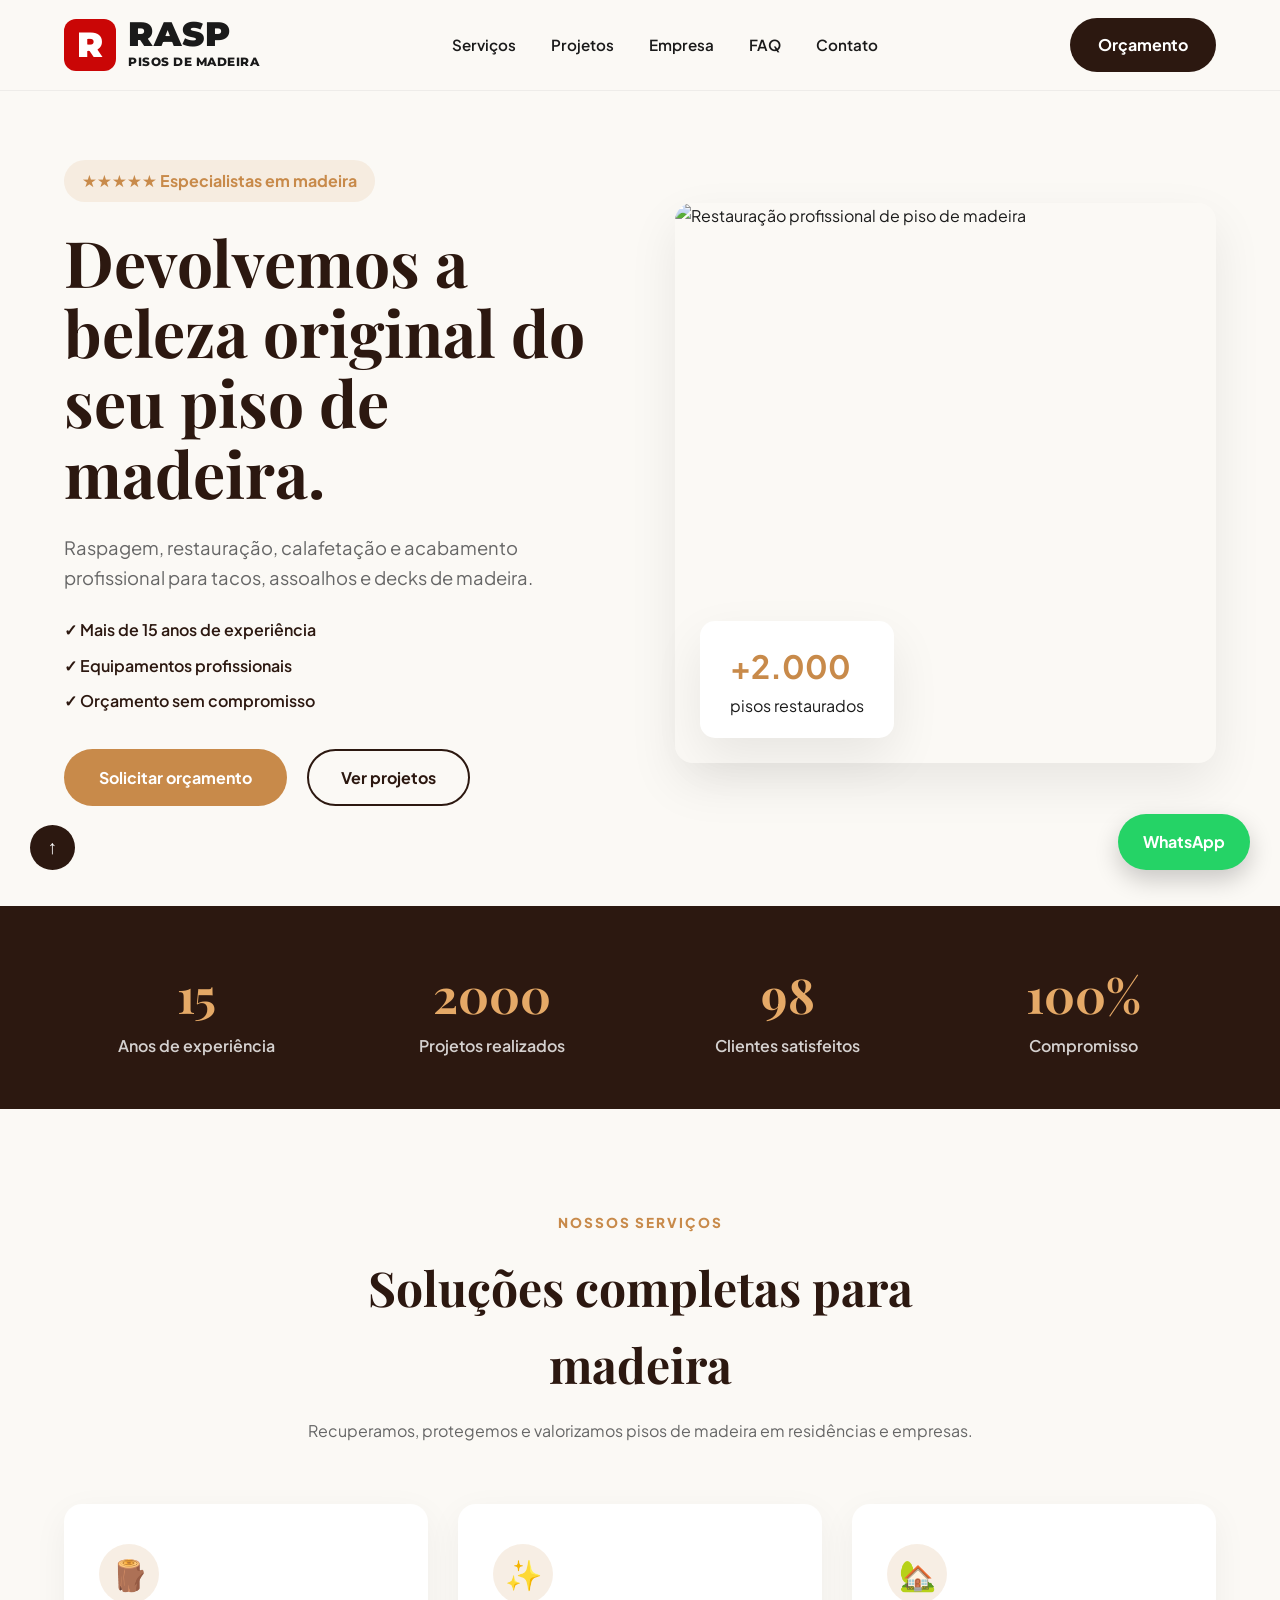
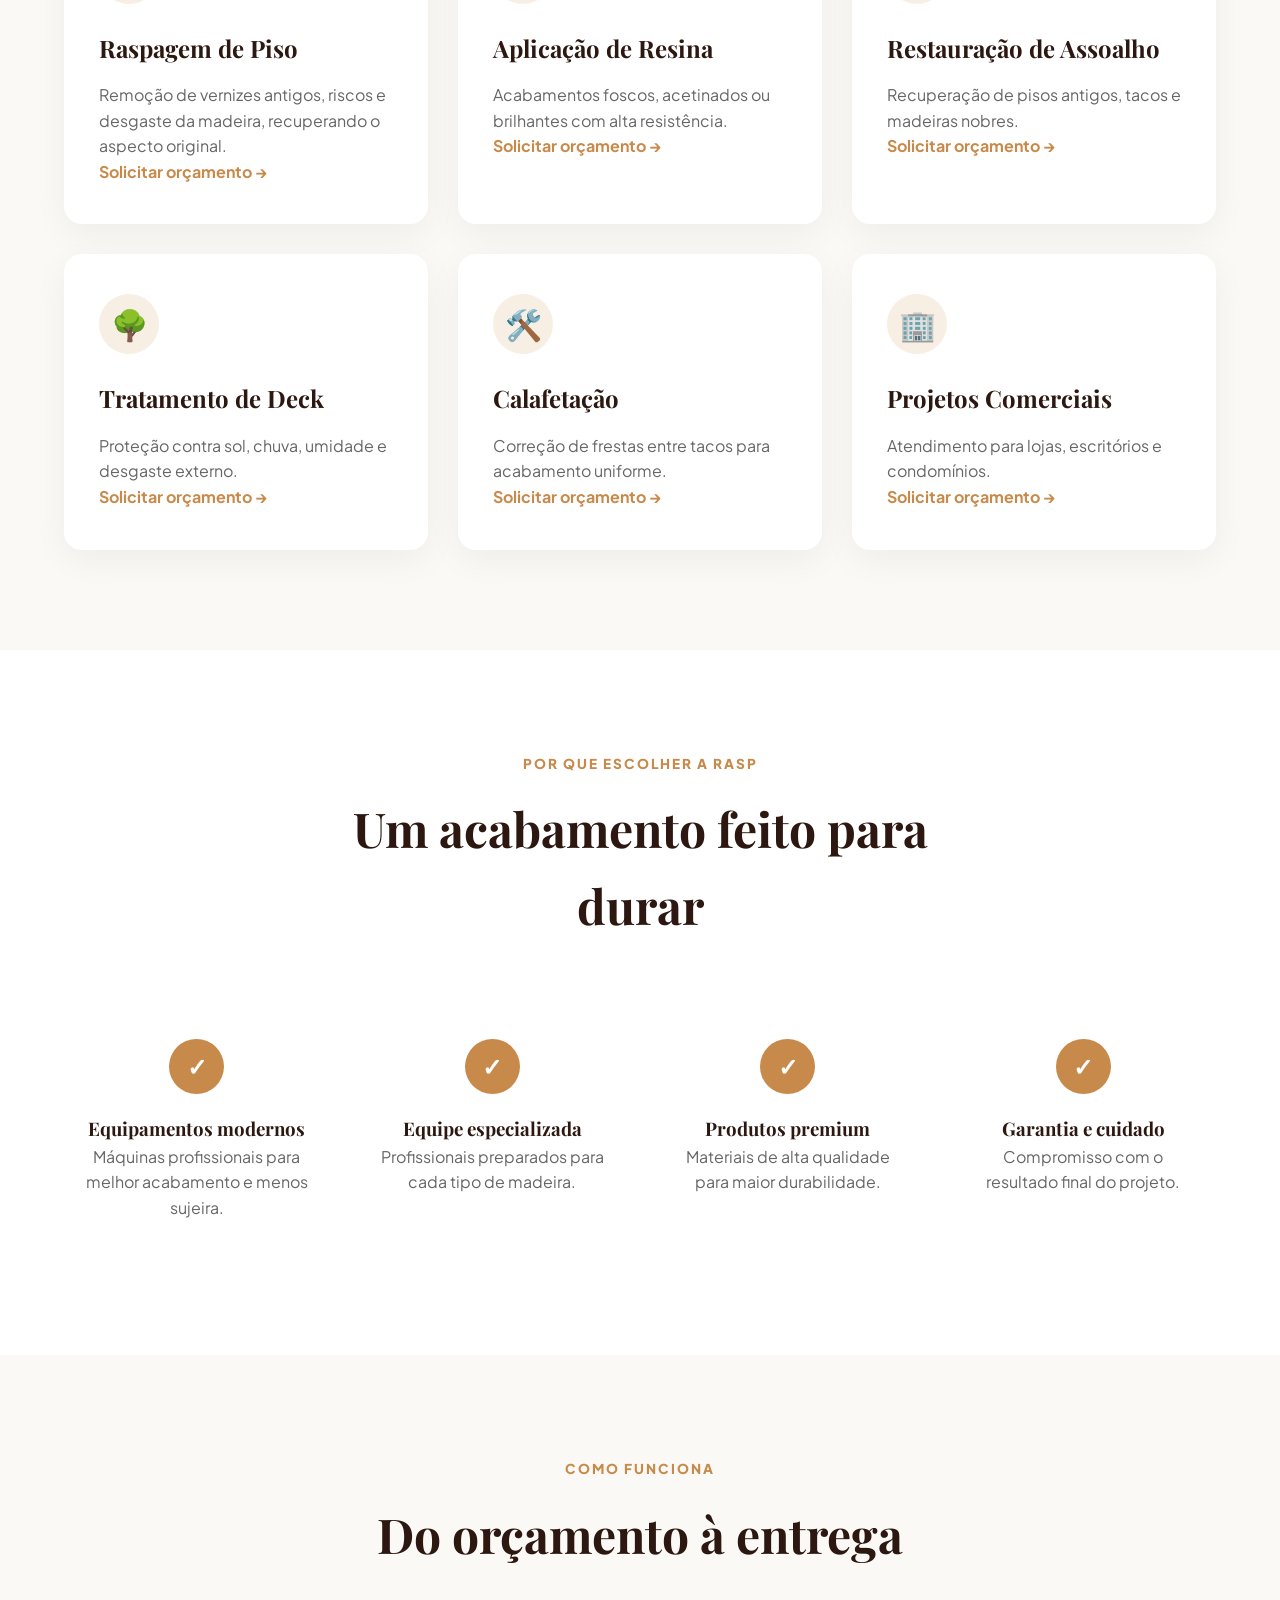
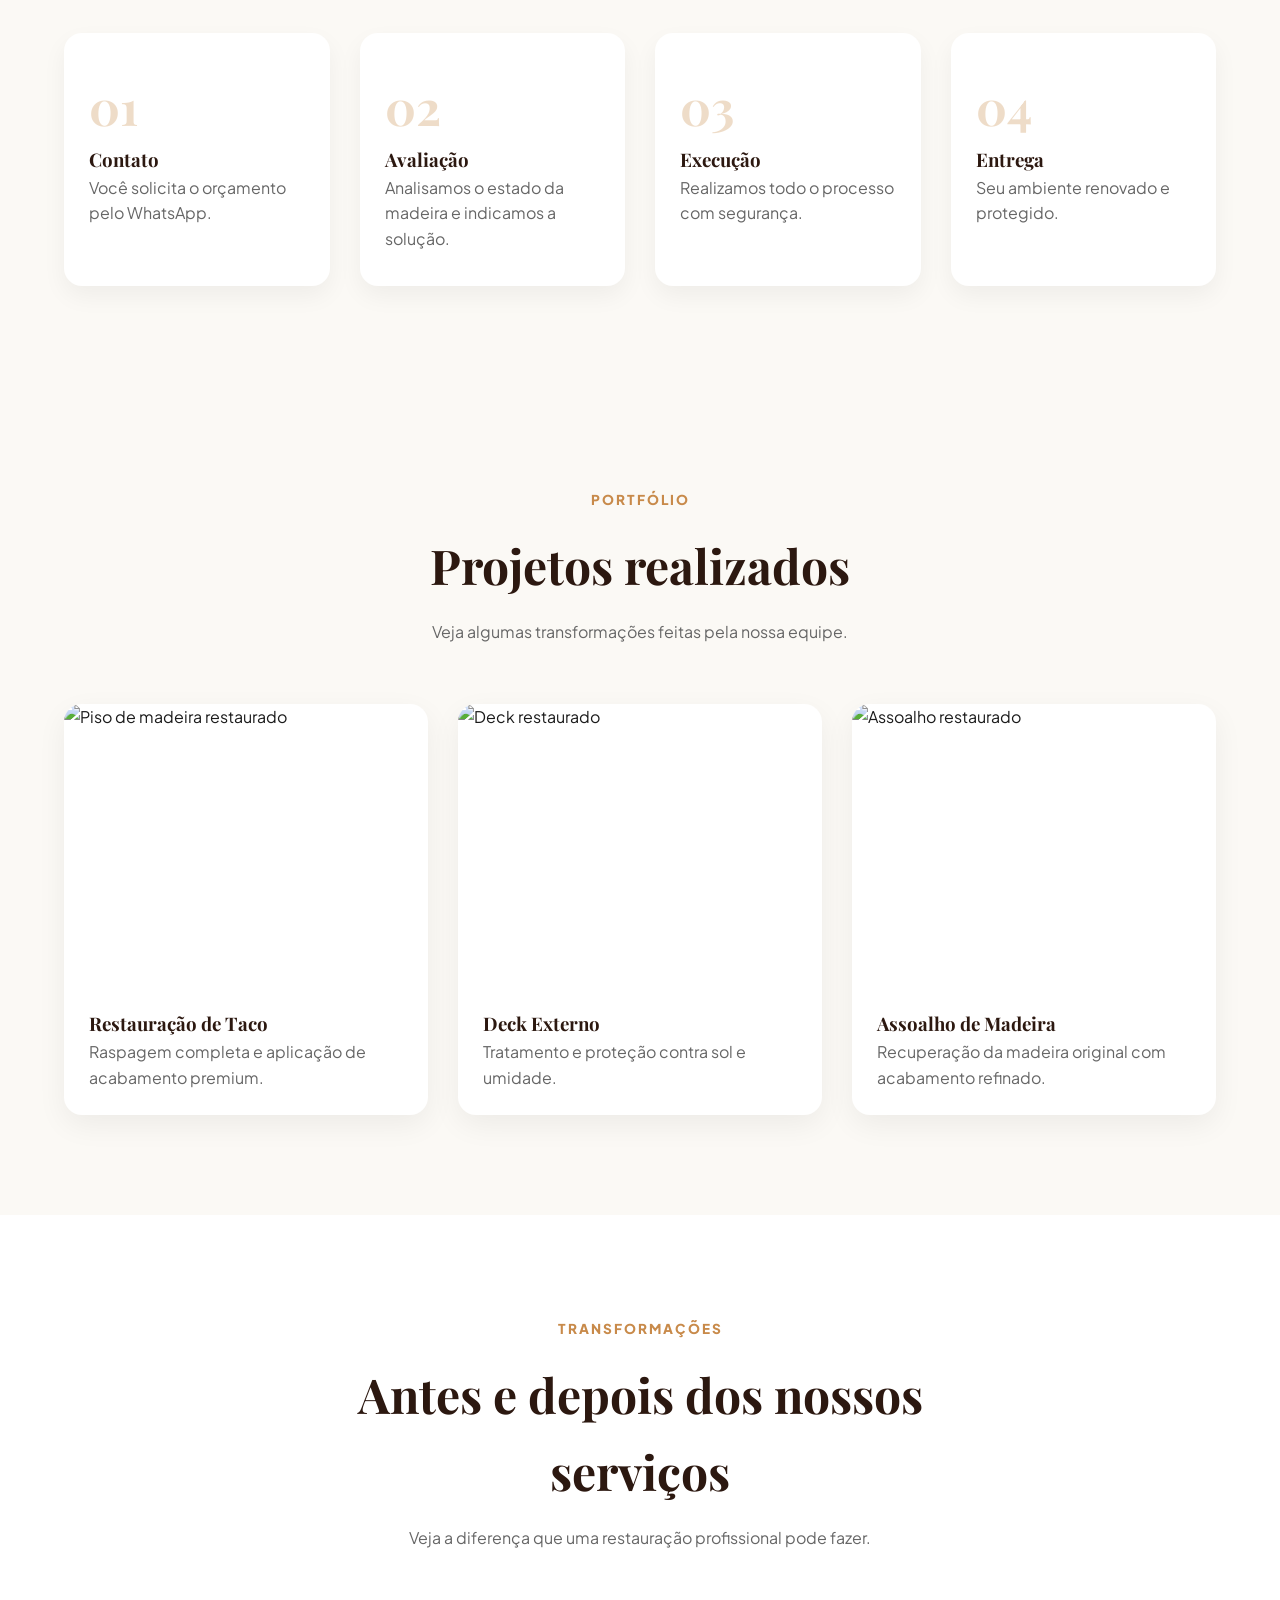
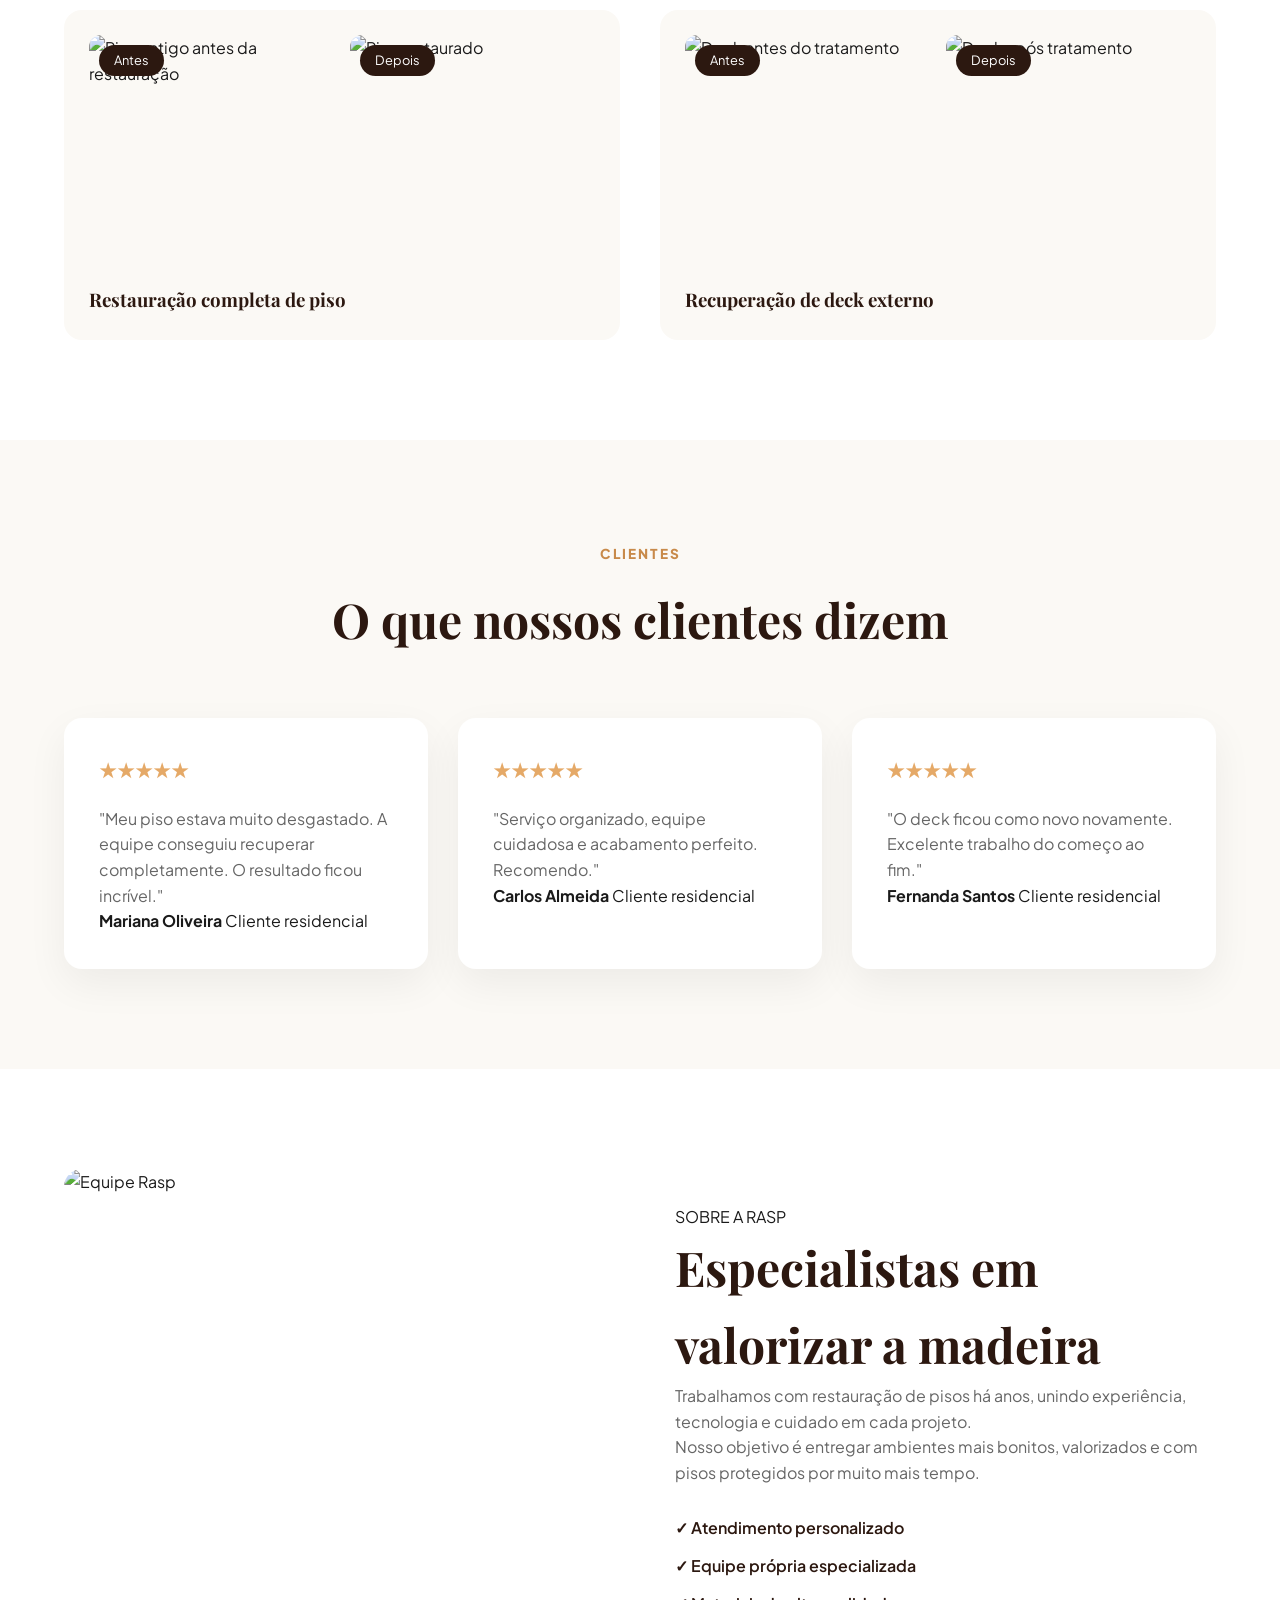
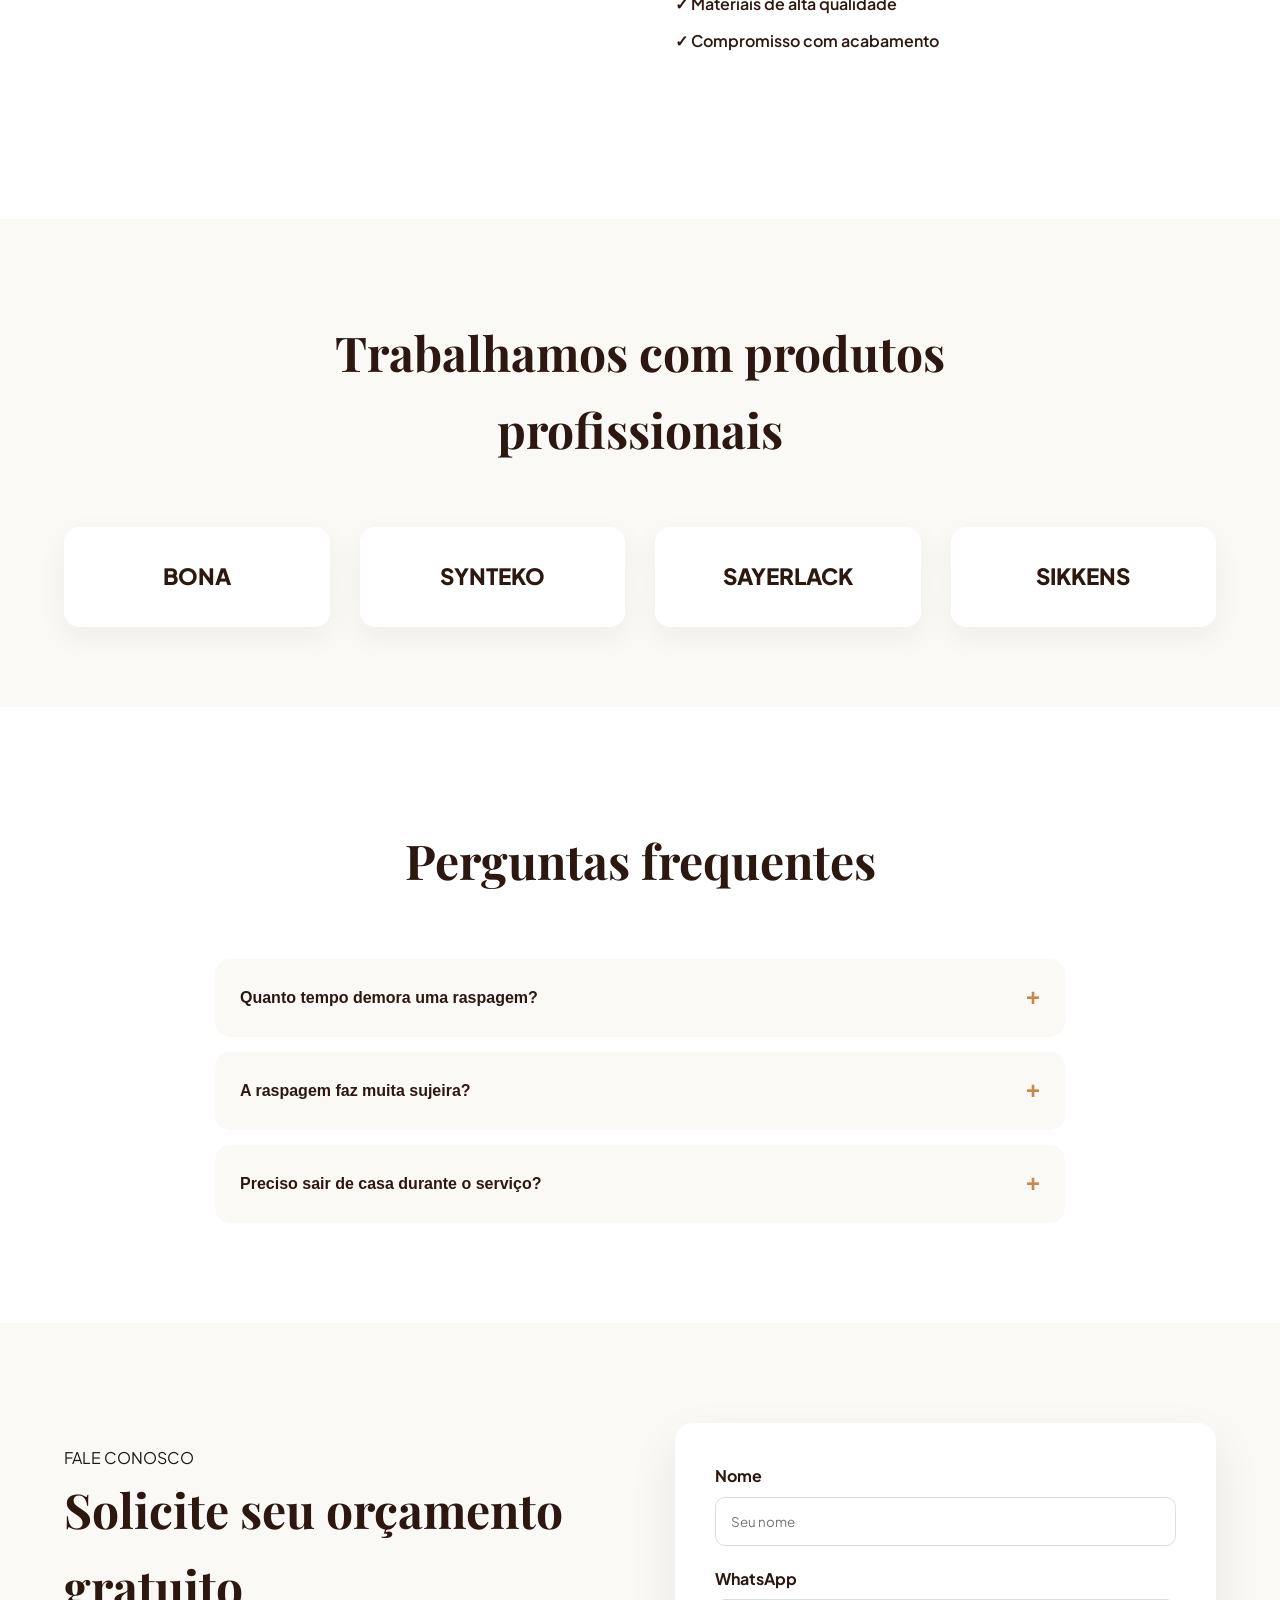
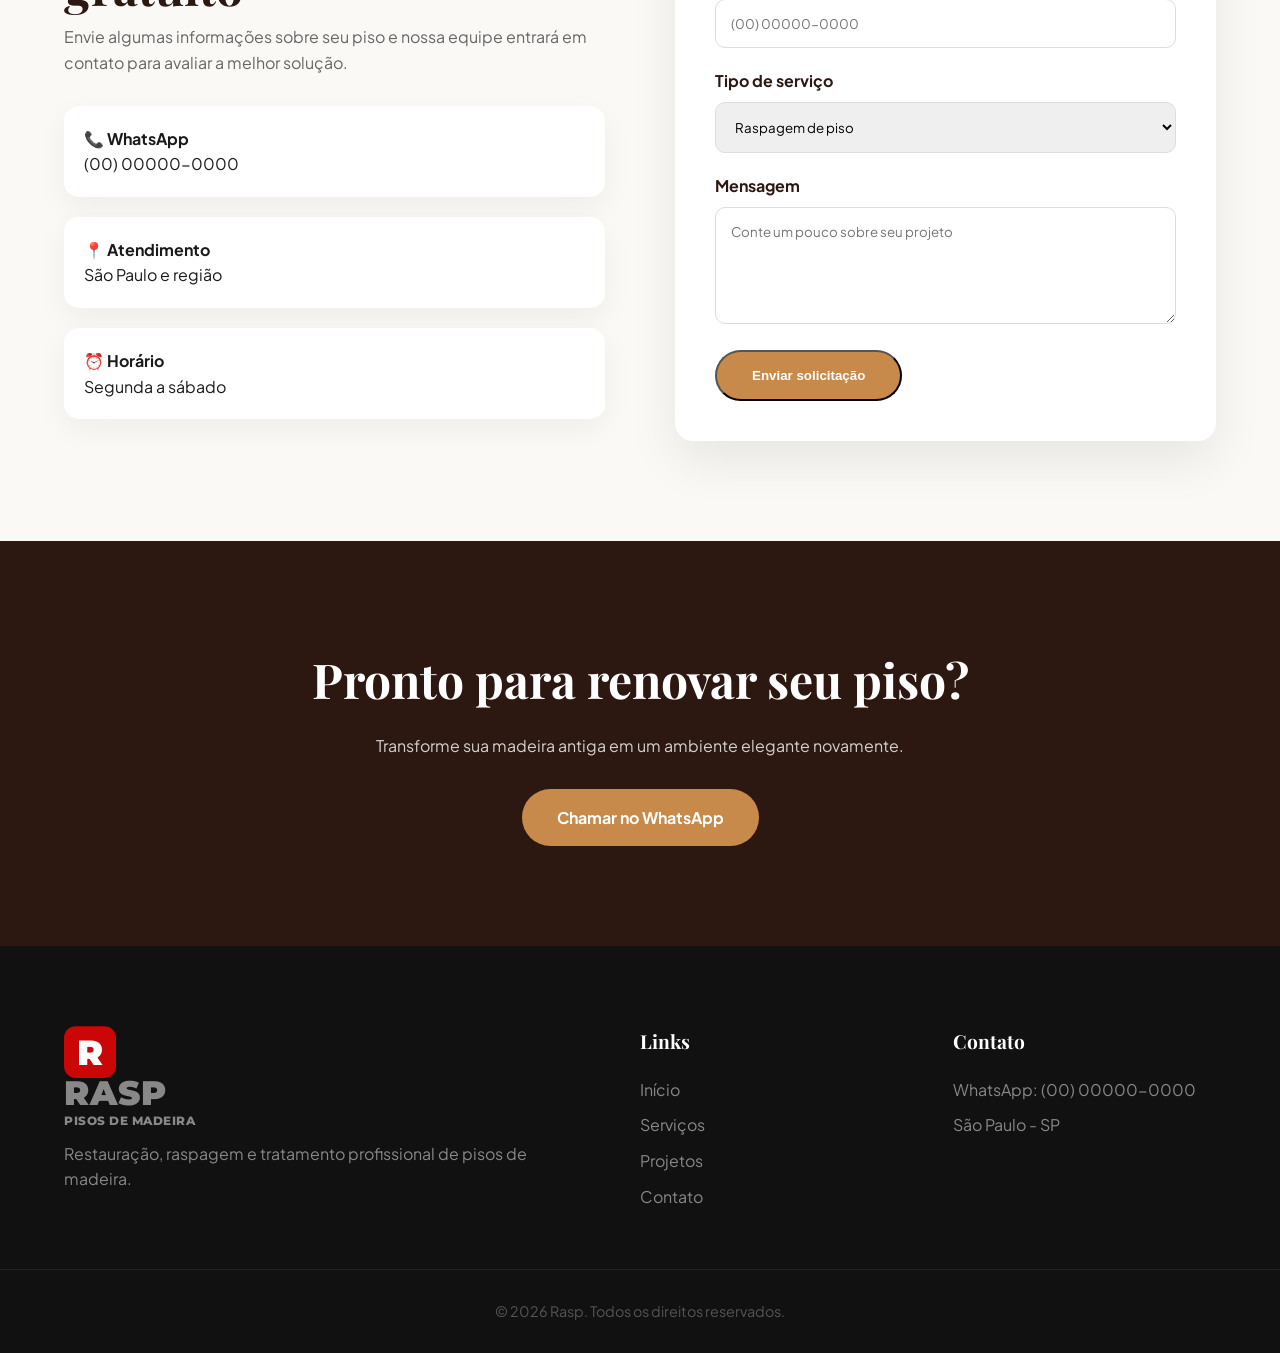
==== commit b3d1c710: "Favicoin inserido, título e formato da escrita Rasp modificado" ====
--- a/index.html
+++ b/index.html
@@ -1,2219 +1,427 @@
 <!DOCTYPE html>
 <html lang="pt-BR">
-
 <head>
-
-<meta charset="UTF-8">
-<meta name="viewport" content="width=device-width, initial-scale=1.0">
-
-<title>Rasp | Restauração e Raspagem de Pisos de Madeira</title>
-
-<meta name="description" content="Especialistas em raspagem, restauração, calafetação e acabamento de pisos de madeira, tacos, assoalhos e decks. Solicite seu orçamento gratuito.">
-
-<meta name="keywords" content="raspagem de piso, restauração de taco, piso de madeira, assoalho, deck de madeira, Bona, Synteko">
-
-<meta name="author" content="Rasp">
-
-<meta name="robots" content="index, follow">
-
-
-<!-- Open Graph -->
-
-<meta property="og:type" content="website">
-
-<meta property="og:title" content="Rasp | Especialistas em Pisos de Madeira">
-
-<meta property="og:description" content="Transformamos pisos antigos em ambientes renovados com acabamento profissional.">
-
-<meta property="og:image" content="img/og-image.webp">
-
-<meta property="og:locale" content="pt_BR">
-
-
-
-<!-- Favicon -->
-
-<link rel="icon" href="img/favicon.png">
-
-
-
-<!-- Fontes -->
-
-<link rel="preconnect" href="https://fonts.googleapis.com">
-
-<link rel="preconnect" href="https://fonts.gstatic.com" crossorigin>
-
-<link href="https://fonts.googleapis.com/css2?family=Playfair+Display:wght@600;700&family=Plus+Jakarta+Sans:wght@400;500;600;700;800&display=swap" rel="stylesheet">
-
-
-
-<!-- CSS -->
-
-<link rel="stylesheet" href="style.css">
-
+  <meta charset="UTF-8">
+  <meta name="viewport" content="width=device-width, initial-scale=1.0">
+  <title>Rasp | Restauração e Raspagem de Pisos de Madeira</title>
+  <meta name="description" content="Especialistas em raspagem, restauração, calafetação e acabamento de pisos de madeira, tacos, assoalhos e decks. Solicite seu orçamento gratuito.">
+  <meta name="keywords" content="raspagem de piso, restauração de taco, piso de madeira, assoalho, deck de madeira, Bona, Synteko">
+  <meta name="author" content="Rasp">
+  <meta name="robots" content="index, follow">
+
+  <meta property="og:type" content="website">
+  <meta property="og:title" content="Rasp | Especialistas em Pisos de Madeira">
+  <meta property="og:description" content="Transformamos pisos antigos em ambientes renovados com acabamento profissional.">
+  <meta property="og:image" content="img/og-image.webp">
+  <meta property="og:locale" content="pt_BR">
+
+  <link rel="icon" href="favicoin_dark.png">
+
+  <link rel="preconnect" href="https://fonts.googleapis.com">
+  <link rel="preconnect" href="https://fonts.gstatic.com" crossorigin>
+  <link href="https://fonts.googleapis.com/css2?family=Playfair+Display:wght@600;700&family=Plus+Jakarta+Sans:wght@400;500;600;700;800&family=Montserrat:wght@800;900&display=swap" rel="stylesheet">
+
+  <link rel="stylesheet" href="style.css">
 
 </head>
-
-
 <body>
 
-
-
-<!-- =========================
-HEADER
-========================= -->
-
-
-<header class="header">
-
-
-<div class="container header-container">
-
-
-<a href="#" class="logo">
-
-RASP<span>.</span>
-
-</a>
-
-
-
-<nav class="nav" id="nav">
-
-
-<a href="#servicos">
-Serviços
-</a>
-
-
-<a href="#projetos">
-Projetos
-</a>
-
-
-<a href="#sobre">
-Empresa
-</a>
-
-
-<a href="#faq">
-FAQ
-</a>
-
-
-<a href="#contato">
-Contato
-</a>
-
-
-</nav>
-
-
-
-
-<div class="header-actions">
-
-
-<a href="https://wa.me/5500000000000"
-class="btn-header"
-target="_blank">
-
-Orçamento
-
-</a>
-
-
-</div>
-
-
-
-
-<button class="menu-mobile"
-id="menuMobile"
-aria-label="Abrir menu">
-
-
-<span></span>
-
-<span></span>
-
-<span></span>
-
-
-</button>
-
-
-
-</div>
-
-
-</header>
-
-
-
-
-
-<!-- =========================
-HERO
-========================= -->
-
-
-<main>
-
-
-
-<section class="hero" id="inicio">
-
-
-<div class="container hero-grid">
-
-
-
-<div class="hero-content">
-
-
-
-<div class="hero-tag">
-
-★★★★★
-Especialistas em madeira
-
-</div>
-
-
-
-
-<h1>
-
-Devolvemos a beleza original
-do seu piso de madeira.
-
-</h1>
-
-
-
-
-<p>
-
-Raspagem, restauração, calafetação
-e acabamento profissional para tacos,
-assoalhos e decks de madeira.
-
-</p>
-
-
-
-
-<div class="hero-points">
-
-
-<div>
-
-✓ Mais de 15 anos de experiência
-
-</div>
-
-
-<div>
-
-✓ Equipamentos profissionais
-
-</div>
-
-
-<div>
-
-✓ Orçamento sem compromisso
-
-</div>
-
-
-</div>
-
-
-
-
-
-<div class="hero-buttons">
-
-
-<a href="https://wa.me/5500000000000"
-target="_blank"
-class="btn-primary">
-
-Solicitar orçamento
-
-</a>
-
-
-
-<a href="#projetos"
-class="btn-outline">
-
-Ver projetos
-
-</a>
-
-
-
-</div>
-
-
-
-</div>
-
-
-
-
-
-
-
-<div class="hero-image">
-
-
-<img
-
-src="img/hero.webp"
-
-alt="Restauração profissional de piso de madeira"
-
-loading="eager">
-
-
-<div class="hero-card">
-
-
-<strong>
-
-+2.000
-
-</strong>
-
-
-<span>
-
-pisos restaurados
-
-</span>
-
-
-</div>
-
-
-
-</div>
-
-
-
-
-</div>
-
-
-</section>
-<!-- =========================
-ESTATÍSTICAS
-========================= -->
-
-
-<section class="stats">
-
-
-<div class="container stats-grid">
-
-
-<div class="stat-item">
-
-<strong data-number="15">
-0
-</strong>
-
-<span>
-Anos de experiência
-</span>
-
-</div>
-
-
-
-<div class="stat-item">
-
-<strong data-number="2000">
-0
-</strong>
-
-<span>
-Projetos realizados
-</span>
-
-</div>
-
-
-
-<div class="stat-item">
-
-<strong data-number="98">
-0
-</strong>
-
-<span>
-Clientes satisfeitos
-</span>
-
-</div>
-
-
-
-<div class="stat-item">
-
-<strong>
-100%
-</strong>
-
-<span>
-Compromisso
-</span>
-
-</div>
-
-
-</div>
-
-
-</section>
-
-
-
-
-
-<!-- =========================
-SERVIÇOS
-========================= -->
-
-
-<section class="services" id="servicos">
-
-
-<div class="container">
-
-
-
-<div class="section-title">
-
-
-<span>
-NOSSOS SERVIÇOS
-</span>
-
-
-<h2>
-Soluções completas para madeira
-</h2>
-
-
-<p>
-Recuperamos, protegemos e valorizamos
-pisos de madeira em residências e empresas.
-</p>
-
-
-</div>
-
-
-
-
-
-<div class="services-grid">
-
-
-
-<article class="service-card">
-
-
-<div class="service-icon">
-
-🪵
-
-</div>
-
-
-<h3>
-Raspagem de Piso
-</h3>
-
-
-<p>
-Remoção de vernizes antigos,
-riscos e desgaste da madeira,
-recuperando o aspecto original.
-</p>
-
-
-<a href="#contato">
-Solicitar orçamento →
-</a>
-
-
-</article>
-
-
-
-
-
-<article class="service-card">
-
-
-<div class="service-icon">
-
-✨
-
-</div>
-
-
-<h3>
-Aplicação de Resina
-</h3>
-
-
-<p>
-Acabamentos foscos, acetinados
-ou brilhantes com alta resistência.
-</p>
-
-
-<a href="#contato">
-Solicitar orçamento →
-</a>
-
-
-</article>
-
-
-
-
-
-<article class="service-card">
-
-
-<div class="service-icon">
-
-🏡
-
-</div>
-
-
-<h3>
-Restauração de Assoalho
-</h3>
-
-
-<p>
-Recuperação de pisos antigos,
-tacos e madeiras nobres.
-</p>
-
-
-<a href="#contato">
-Solicitar orçamento →
-</a>
-
-
-</article>
-
-
-
-
-
-<article class="service-card">
-
-
-<div class="service-icon">
-
-🌳
-
-</div>
-
-
-<h3>
-Tratamento de Deck
-</h3>
-
-
-<p>
-Proteção contra sol, chuva,
-umidade e desgaste externo.
-</p>
-
-
-<a href="#contato">
-Solicitar orçamento →
-</a>
-
-
-</article>
-
-
-
-
-
-<article class="service-card">
-
-
-<div class="service-icon">
-
-🛠️
-
-</div>
-
-
-<h3>
-Calafetação
-</h3>
-
-
-<p>
-Correção de frestas entre tacos
-para acabamento uniforme.
-</p>
-
-
-<a href="#contato">
-Solicitar orçamento →
-</a>
-
-
-</article>
-
-
-
-
-
-<article class="service-card">
-
-
-<div class="service-icon">
-
-🏢
-
-</div>
-
-
-<h3>
-Projetos Comerciais
-</h3>
-
-
-<p>
-Atendimento para lojas,
-escritórios e condomínios.
-</p>
-
-
-<a href="#contato">
-Solicitar orçamento →
-</a>
-
-
-</article>
-
-
-
-</div>
-
-
-</div>
-
-
-</section>
-
-
-
-
-
-
-
-<!-- =========================
-DIFERENCIAIS
-========================= -->
-
-
-<section class="features">
-
-
-<div class="container">
-
-
-
-<div class="section-title">
-
-
-<span>
-POR QUE ESCOLHER A RASP
-</span>
-
-
-<h2>
-Um acabamento feito para durar
-</h2>
-
-
-</div>
-
-
-
-
-
-
-<div class="features-grid">
-
-
-
-
-
-<div class="feature-card">
-
-
-<div class="feature-icon">
-
-✓
-
-</div>
-
-
-<h3>
-Equipamentos modernos
-</h3>
-
-
-<p>
-Máquinas profissionais para
-melhor acabamento e menos sujeira.
-</p>
-
-
-</div>
-
-
-
-
-
-<div class="feature-card">
-
-
-<div class="feature-icon">
-
-✓
-
-</div>
-
-
-<h3>
-Equipe especializada
-</h3>
-
-
-<p>
-Profissionais preparados para
-cada tipo de madeira.
-</p>
-
-
-</div>
-
-
-
-
-
-<div class="feature-card">
-
-
-<div class="feature-icon">
-
-✓
-
-</div>
-
-
-<h3>
-Produtos premium
-</h3>
-
-
-<p>
-Materiais de alta qualidade
-para maior durabilidade.
-</p>
-
-
-</div>
-
-
-
-
-
-<div class="feature-card">
-
-
-<div class="feature-icon">
-
-✓
-
-</div>
-
-
-<h3>
-Garantia e cuidado
-</h3>
-
-
-<p>
-Compromisso com o resultado
-final do projeto.
-</p>
-
-
-</div>
-
-
-
-
-</div>
-
-
-
-</div>
-
-
-</section>
-
-
-
-
-
-
-
-<!-- =========================
-COMO FUNCIONA
-========================= -->
-
-
-<section class="process">
-
-
-<div class="container">
-
-
-
-<div class="section-title">
-
-
-<span>
-COMO FUNCIONA
-</span>
-
-
-<h2>
-Do orçamento à entrega
-</h2>
-
-
-</div>
-
-
-
-
-
-
-<div class="process-grid">
-
-
-
-<div class="process-item">
-
-<strong>
-01
-</strong>
-
-<h3>
-Contato
-</h3>
-
-<p>
-Você solicita o orçamento
-pelo WhatsApp.
-</p>
-
-</div>
-
-
-
-
-
-<div class="process-item">
-
-<strong>
-02
-</strong>
-
-<h3>
-Avaliação
-</h3>
-
-<p>
-Analisamos o estado da madeira
-e indicamos a solução.
-</p>
-
-</div>
-
-
-
-
-
-<div class="process-item">
-
-<strong>
-03
-</strong>
-
-<h3>
-Execução
-</h3>
-
-<p>
-Realizamos todo o processo
-com segurança.
-</p>
-
-</div>
-
-
-
-
-
-<div class="process-item">
-
-<strong>
-04
-</strong>
-
-<h3>
-Entrega
-</h3>
-
-<p>
-Seu ambiente renovado
-e protegido.
-</p>
-
-</div>
-
-
-
-</div>
-
-
-
-</div>
-
-
-</section>
-
-
-
-
-
-
-<!-- =========================
-PROJETOS - INÍCIO
-========================= -->
-
-
-<section class="projects" id="projetos">
-
-
-<div class="container">
-
-
-<div class="section-title">
-
-
-<span>
-PORTFÓLIO
-</span>
-
-
-<h2>
-Projetos realizados
-</h2>
-
-
-<p>
-Veja algumas transformações feitas
-pela nossa equipe.
-</p>
-
-
-</div>
-
-
-
-<div class="projects-grid">
-    <!-- =========================
-GALERIA DE PROJETOS
-========================= -->
-
-
-<div class="project-card">
-
-
-<img
-
-src="img/projeto1.webp"
-
-alt="Piso de madeira restaurado"
-
-loading="lazy">
-
-
-<div class="project-info">
-
-<h3>
-Restauração de Taco
-</h3>
-
-
-<p>
-Raspagem completa e aplicação
-de acabamento premium.
-</p>
-
-
-</div>
-
-
-</div>
-
-
-
-
-<div class="project-card">
-
-
-<img
-
-src="img/projeto2.webp"
-
-alt="Deck restaurado"
-
-loading="lazy">
-
-
-<div class="project-info">
-
-<h3>
-Deck Externo
-</h3>
-
-
-<p>
-Tratamento e proteção contra
-sol e umidade.
-</p>
-
-
-</div>
-
-
-</div>
-
-
-
-
-
-<div class="project-card">
-
-
-<img
-
-src="img/projeto3.webp"
-
-alt="Assoalho restaurado"
-
-loading="lazy">
-
-
-<div class="project-info">
-
-<h3>
-Assoalho de Madeira
-</h3>
-
-
-<p>
-Recuperação da madeira original
-com acabamento refinado.
-</p>
-
-
-</div>
-
-
-</div>
-
-
-
-
-</div>
-
-
-</div>
-
-
-</section>
-
-
-
-
-
-
-
-<!-- =========================
-ANTES E DEPOIS
-========================= -->
-
-
-<section class="before-after">
-
-
-<div class="container">
-
-
-
-<div class="section-title">
-
-
-<span>
-TRANSFORMAÇÕES
-</span>
-
-
-<h2>
-Antes e depois dos nossos serviços
-</h2>
-
-
-<p>
-Veja a diferença que uma restauração
-profissional pode fazer.
-</p>
-
-
-</div>
-
-
-
-
-
-<div class="before-grid">
-
-
-
-
-
-<div class="before-card">
-
-
-<div class="before-images">
-
-
-<div>
-
-<span>
-Antes
-</span>
-
-<img
-
-src="img/antes1.webp"
-
-alt="Piso antigo antes da restauração"
-
-loading="lazy">
-
-</div>
-
-
-
-<div>
-
-<span>
-Depois
-</span>
-
-<img
-
-src="img/depois1.webp"
-
-alt="Piso restaurado"
-
-loading="lazy">
-
-</div>
-
-
-
-</div>
-
-
-<h3>
-Restauração completa de piso
-</h3>
-
-
-</div>
-
-
-
-
-
-<div class="before-card">
-
-
-<div class="before-images">
-
-
-<div>
-
-<span>
-Antes
-</span>
-
-<img
-
-src="img/antes2.webp"
-
-alt="Deck antes do tratamento"
-
-loading="lazy">
-
-</div>
-
-
-
-<div>
-
-<span>
-Depois
-</span>
-
-<img
-
-src="img/depois2.webp"
-
-alt="Deck após tratamento"
-
-loading="lazy">
-
-</div>
-
-
-
-</div>
-
-
-<h3>
-Recuperação de deck externo
-</h3>
-
-
-</div>
-
-
-
-
-</div>
-
-
-</div>
-
-
-</section>
-
-
-
-
-
-
-
-<!-- =========================
-DEPOIMENTOS
-========================= -->
-
-
-<section class="testimonials">
-
-
-<div class="container">
-
-
-
-<div class="section-title">
-
-
-<span>
-CLIENTES
-</span>
-
-
-<h2>
-O que nossos clientes dizem
-</h2>
-
-
-</div>
-
-
-
-
-
-<div class="testimonial-grid">
-
-
-
-
-
-<div class="testimonial-card">
-
-
-<div class="stars">
-
-★★★★★
-
-</div>
-
-
-<p>
-
-"Meu piso estava muito desgastado.
-A equipe conseguiu recuperar completamente.
-O resultado ficou incrível."
-
-</p>
-
-
-<strong>
-Mariana Oliveira
-</strong>
-
-
-<span>
-Cliente residencial
-</span>
-
-
-</div>
-
-
-
-
-
-
-<div class="testimonial-card">
-
-
-<div class="stars">
-
-★★★★★
-
-</div>
-
-
-<p>
-
-"Serviço organizado, equipe cuidadosa
-e acabamento perfeito. Recomendo."
-
-</p>
-
-
-<strong>
-Carlos Almeida
-</strong>
-
-
-<span>
-Cliente residencial
-</span>
-
-
-</div>
-
-
-
-
-
-
-<div class="testimonial-card">
-
-
-<div class="stars">
-
-★★★★★
-
-</div>
-
-
-<p>
-
-"O deck ficou como novo novamente.
-Excelente trabalho do começo ao fim."
-
-</p>
-
-
-<strong>
-Fernanda Santos
-</strong>
-
-
-<span>
-Cliente residencial
-</span>
-
-
-</div>
-
-
-
-
-
-</div>
-
-
-</div>
-
-
-</section>
-
-
-
-
-
-
-
-<!-- =========================
-SOBRE A EMPRESA
-========================= -->
-
-
-<section class="about" id="sobre">
-
-
-<div class="container about-grid">
-
-
-
-<div class="about-image">
-
-
-<img
-
-src="img/equipe.webp"
-
-alt="Equipe Rasp"
-
-loading="lazy">
-
-
-</div>
-
-
-
-
-
-<div class="about-content">
-
-
-<span>
-SOBRE A RASP
-</span>
-
-
-<h2>
-Especialistas em valorizar a madeira
-</h2>
-
-
-<p>
-
-Trabalhamos com restauração de pisos
-há anos, unindo experiência, tecnologia
-e cuidado em cada projeto.
-
-</p>
-
-
-<p>
-
-Nosso objetivo é entregar ambientes
-mais bonitos, valorizados e com pisos
-protegidos por muito mais tempo.
-
-</p>
-
-
-
-<ul>
-
-
-<li>
-✓ Atendimento personalizado
-</li>
-
-
-<li>
-✓ Equipe própria especializada
-</li>
-
-
-<li>
-✓ Materiais de alta qualidade
-</li>
-
-
-<li>
-✓ Compromisso com acabamento
-</li>
-
-
-</ul>
-
-
-
-</div>
-
-
-</div>
-
-
-</section>
-
-
-
-
-
-
-
-<!-- =========================
-PRODUTOS
-========================= -->
-
-
-<section class="brands">
-
-
-<div class="container">
-
-
-<div class="section-title">
-
-
-<h2>
-Trabalhamos com produtos profissionais
-</h2>
-
-
-</div>
-
-
-
-
-<div class="brands-grid">
-
-
-<div>
-BONA
-</div>
-
-
-<div>
-SYNTEKO
-</div>
-
-
-<div>
-SAYERLACK
-</div>
-
-
-<div>
-SIKKENS
-</div>
-
-
-</div>
-
-
-
-</div>
-
-
-</section>
-
-
-
-
-
-
-
-<!-- =========================
-FAQ
-========================= -->
-
-
-<section class="faq" id="faq">
-
-
-<div class="container">
-
-
-
-<div class="section-title">
-
-
-<h2>
-Perguntas frequentes
-</h2>
-
-
-</div>
-
-
-
-
-<div class="faq-list">
-
-
-
-
-
-<div class="faq-item">
-
-
-<button>
-
-Quanto tempo demora uma raspagem?
-
-<span>
-+
-</span>
-
-</button>
-
-
-<div class="faq-answer">
-
-<p>
-
-O prazo depende do tamanho da área,
-estado do piso e tipo de acabamento.
-
-</p>
-
-</div>
-
-
-</div>
-
-
-
-
-
-
-<div class="faq-item">
-
-
-<button>
-
-A raspagem faz muita sujeira?
-
-<span>
-+
-</span>
-
-</button>
-
-
-<div class="faq-answer">
-
-<p>
-
-Utilizamos equipamentos modernos
-que reduzem bastante a poeira.
-
-</p>
-
-</div>
-
-
-</div>
-
-
-
-
-
-<div class="faq-item">
-
-
-<button>
-
-Preciso sair de casa durante o serviço?
-
-<span>
-+
-</span>
-
-</button>
-
-
-<div class="faq-answer">
-
-<p>
-
-Depende do serviço realizado.
-Nossa equipe orienta a melhor opção.
-
-</p>
-
-</div>
-
-
-</div>
-
-
-
-</div>
-
-
-</div>
-
-
-</section>
-<!-- =========================
-CONTATO / ORÇAMENTO
-========================= -->
-
-
-<section class="contact" id="contato">
-
-
-<div class="container contact-grid">
-
-
-
-<div class="contact-text">
-
-
-<span>
-FALE CONOSCO
-</span>
-
-
-<h2>
-Solicite seu orçamento gratuito
-</h2>
-
-
-<p>
-
-Envie algumas informações sobre seu
-piso e nossa equipe entrará em contato
-para avaliar a melhor solução.
-
-</p>
-
-
-
-<div class="contact-info">
-
-
-<div>
-
-📞
-
-<strong>
-WhatsApp
-</strong>
-
-<br>
-
-(00) 00000-0000
-
-</div>
-
-
-
-<div>
-
-📍
-
-<strong>
-Atendimento
-</strong>
-
-<br>
-
-São Paulo e região
-
-</div>
-
-
-
-<div>
-
-⏰
-
-<strong>
-Horário
-</strong>
-
-<br>
-
-Segunda a sábado
-
-</div>
-
-
-
-</div>
-
-
-</div>
-
-
-
-
-
-
-<form class="quote-form" id="quoteForm">
-
-
-
-<div class="form-group">
-
-
-<label>
-Nome
-</label>
-
-
-<input
-
-type="text"
-
-name="nome"
-
-placeholder="Seu nome"
-
-required>
-
-
-</div>
-
-
-
-
-
-<div class="form-group">
-
-
-<label>
-WhatsApp
-</label>
-
-
-<input
-
-type="tel"
-
-name="telefone"
-
-placeholder="(00) 00000-0000"
-
-required>
-
-
-</div>
-
-
-
-
-
-<div class="form-group">
-
-
-<label>
-Tipo de serviço
-</label>
-
-
-
-<select name="servico">
-
-
-<option>
-Raspagem de piso
-</option>
-
-
-<option>
-Restauração de taco
-</option>
-
-
-<option>
-Aplicação de resina
-</option>
-
-
-<option>
-Tratamento de deck
-</option>
-
-
-<option>
-Outro serviço
-</option>
-
-
-</select>
-
-
-</div>
-
-
-
-
-
-<div class="form-group">
-
-
-<label>
-Mensagem
-</label>
-
-
-<textarea
-
-name="mensagem"
-
-rows="5"
-
-placeholder="Conte um pouco sobre seu projeto">
-
-</textarea>
-
-
-</div>
-
-
-
-
-
-<button
-
-type="submit"
-
-class="btn-primary">
-
-Enviar solicitação
-
-</button>
-
-
-
-</form>
-
-
-
-</div>
-
-
-</section>
-
-
-
-
-
-
-
-<!-- =========================
-CTA FINAL
-========================= -->
-
-
-<section class="final-cta">
-
-
-<div class="container">
-
-
-<h2>
-
-Pronto para renovar seu piso?
-
-</h2>
-
-
-<p>
-
-Transforme sua madeira antiga em
-um ambiente elegante novamente.
-
-</p>
-
-
-<a
-
-href="https://wa.me/5500000000000"
-
-target="_blank"
-
-class="btn-primary">
-
-Chamar no WhatsApp
-
-</a>
-
-
-</div>
-
-
-</section>
-
-
-
-
-
-
-
-<!-- =========================
-FOOTER
-========================= -->
-
-
-<footer class="footer">
-
-
-<div class="container footer-grid">
-
-
-<div>
-
-
-<a href="#" class="logo">
-
-RASP<span>.</span>
-
-</a>
-
-
-<p>
-
-Restauração, raspagem e tratamento
-profissional de pisos de madeira.
-
-</p>
-
-
-</div>
-
-
-
-
-
-<div>
-
-
-<h3>
-Links
-</h3>
-
-
-<a href="#inicio">
-Início
-</a>
-
-
-<a href="#servicos">
-Serviços
-</a>
-
-
-<a href="#projetos">
-Projetos
-</a>
-
-
-<a href="#contato">
-Contato
-</a>
-
-
-</div>
-
-
-
-
-
-<div>
-
-
-<h3>
-Contato
-</h3>
-
-
-<p>
-WhatsApp: (00) 00000-0000
-</p>
-
-
-<p>
-São Paulo - SP
-</p>
-
-
-</div>
-
-
-
-</div>
-
-
-
-
-
-<div class="copyright">
-
-
-© 2026 Rasp. Todos os direitos reservados.
-
-
-</div>
-
-
-
-</footer>
-
-
-
-
-
-
-
-<!-- =========================
-WHATSAPP FLUTUANTE
-========================= -->
-
-
-<a
-
-href="https://wa.me/5500000000000"
-
-class="whatsapp-float"
-
-target="_blank"
-
-aria-label="Conversar no WhatsApp">
-
-
-WhatsApp
-
-</a>
-
-
-
-
-
-
-
-<!-- =========================
-VOLTAR AO TOPO
-========================= -->
-
-
-<button
-
-class="back-top"
-
-id="backTop"
-
-aria-label="Voltar ao topo">
-
-↑
-
-</button>
-
-
-
-
-
-
-
-<!-- =========================
-SCHEMA SEO
-========================= -->
-
-
-<script type="application/ld+json">
-
-{
-
-"@context":"https://schema.org",
-
-"@type":"LocalBusiness",
-
-"name":"Rasp",
-
-"description":"Especialistas em raspagem e restauração de pisos de madeira.",
-
-"telephone":"+55 00 00000-0000",
-
-"address":{
-
-"@type":"PostalAddress",
-
-"addressLocality":"São Paulo",
-
-"addressCountry":"BR"
-
-},
-
-"serviceType":[
-
-"Raspagem de piso",
-
-"Restauração de madeira",
-
-"Tratamento de deck"
-
-]
-
-}
-
-</script>
-
-
-
-
-
-
-<!-- JAVASCRIPT -->
-
-<script src="script.js"></script>
-
-
+  <header class="header">
+    <div class="container header-container">
+      <a href="#" class="logo">
+        <div class="logo-box">R</div>
+        <div class="logo-text">
+          <span class="logo-title">RASP</span>
+          <span class="logo-subtitle">PISOS DE MADEIRA</span>
+        </div>
+      </a>
+
+      <nav class="nav" id="nav">
+        <a href="#servicos">Serviços</a>
+        <a href="#projetos">Projetos</a>
+        <a href="#sobre">Empresa</a>
+        <a href="#faq">FAQ</a>
+        <a href="#contato">Contato</a>
+      </nav>
+
+      <div class="header-actions">
+        <a href="https://wa.me/5500000000000" class="btn-header" target="_blank">Orçamento</a>
+      </div>
+
+      <button class="menu-mobile" id="menuMobile" aria-label="Abrir menu">
+        <span></span><span></span><span></span>
+      </button>
+    </div>
+  </header>
+
+  <main>
+    <section class="hero" id="inicio">
+      <div class="container hero-grid">
+        <div class="hero-content">
+          <div class="hero-tag">★★★★★ Especialistas em madeira</div>
+          <h1>Devolvemos a beleza original do seu piso de madeira.</h1>
+          <p>Raspagem, restauração, calafetação e acabamento profissional para tacos, assoalhos e decks de madeira.</p>
+          <div class="hero-points">
+            <div>✓ Mais de 15 anos de experiência</div>
+            <div>✓ Equipamentos profissionais</div>
+            <div>✓ Orçamento sem compromisso</div>
+          </div>
+          <div class="hero-buttons">
+            <a href="https://wa.me/5500000000000" target="_blank" class="btn-primary">Solicitar orçamento</a>
+            <a href="#projetos" class="btn-outline">Ver projetos</a>
+          </div>
+        </div>
+
+        <div class="hero-image">
+          <img src="img/hero.webp" alt="Restauração profissional de piso de madeira" loading="eager">
+          <div class="hero-card">
+            <strong>+2.000</strong>
+            <span>pisos restaurados</span>
+          </div>
+        </div>
+      </div>
+    </section>
+
+    <section class="stats">
+      <div class="container stats-grid">
+        <div class="stat-item"><strong data-number="15">0</strong><span>Anos de experiência</span></div>
+        <div class="stat-item"><strong data-number="2000">0</strong><span>Projetos realizados</span></div>
+        <div class="stat-item"><strong data-number="98">0</strong><span>Clientes satisfeitos</span></div>
+        <div class="stat-item"><strong>100%</strong><span>Compromisso</span></div>
+      </div>
+    </section>
+
+    <section class="services" id="servicos">
+      <div class="container">
+        <div class="section-title">
+          <span>NOSSOS SERVIÇOS</span>
+          <h2>Soluções completas para madeira</h2>
+          <p>Recuperamos, protegemos e valorizamos pisos de madeira em residências e empresas.</p>
+        </div>
+
+        <div class="services-grid">
+          <article class="service-card">
+            <div class="service-icon">🪵</div>
+            <h3>Raspagem de Piso</h3>
+            <p>Remoção de vernizes antigos, riscos e desgaste da madeira, recuperando o aspecto original.</p>
+            <a href="#contato">Solicitar orçamento →</a>
+          </article>
+          <article class="service-card">
+            <div class="service-icon">✨</div>
+            <h3>Aplicação de Resina</h3>
+            <p>Acabamentos foscos, acetinados ou brilhantes com alta resistência.</p>
+            <a href="#contato">Solicitar orçamento →</a>
+          </article>
+          <article class="service-card">
+            <div class="service-icon">🏡</div>
+            <h3>Restauração de Assoalho</h3>
+            <p>Recuperação de pisos antigos, tacos e madeiras nobres.</p>
+            <a href="#contato">Solicitar orçamento →</a>
+          </article>
+          <article class="service-card">
+            <div class="service-icon">🌳</div>
+            <h3>Tratamento de Deck</h3>
+            <p>Proteção contra sol, chuva, umidade e desgaste externo.</p>
+            <a href="#contato">Solicitar orçamento →</a>
+          </article>
+          <article class="service-card">
+            <div class="service-icon">🛠️</div>
+            <h3>Calafetação</h3>
+            <p>Correção de frestas entre tacos para acabamento uniforme.</p>
+            <a href="#contato">Solicitar orçamento →</a>
+          </article>
+          <article class="service-card">
+            <div class="service-icon">🏢</div>
+            <h3>Projetos Comerciais</h3>
+            <p>Atendimento para lojas, escritórios e condomínios.</p>
+            <a href="#contato">Solicitar orçamento →</a>
+          </article>
+        </div>
+      </div>
+    </section>
+
+    <section class="features">
+      <div class="container">
+        <div class="section-title">
+          <span>POR QUE ESCOLHER A RASP</span>
+          <h2>Um acabamento feito para durar</h2>
+        </div>
+        <div class="features-grid">
+          <div class="feature-card">
+            <div class="feature-icon">✓</div>
+            <h3>Equipamentos modernos</h3>
+            <p>Máquinas profissionais para melhor acabamento e menos sujeira.</p>
+          </div>
+          <div class="feature-card">
+            <div class="feature-icon">✓</div>
+            <h3>Equipe especializada</h3>
+            <p>Profissionais preparados para cada tipo de madeira.</p>
+          </div>
+          <div class="feature-card">
+            <div class="feature-icon">✓</div>
+            <h3>Produtos premium</h3>
+            <p>Materiais de alta qualidade para maior durabilidade.</p>
+          </div>
+          <div class="feature-card">
+            <div class="feature-icon">✓</div>
+            <h3>Garantia e cuidado</h3>
+            <p>Compromisso com o resultado final do projeto.</p>
+          </div>
+        </div>
+      </div>
+    </section>
+
+    <section class="process">
+      <div class="container">
+        <div class="section-title">
+          <span>COMO FUNCIONA</span>
+          <h2>Do orçamento à entrega</h2>
+        </div>
+        <div class="process-grid">
+          <div class="process-item"><strong>01</strong><h3>Contato</h3><p>Você solicita o orçamento pelo WhatsApp.</p></div>
+          <div class="process-item"><strong>02</strong><h3>Avaliação</h3><p>Analisamos o estado da madeira e indicamos a solução.</p></div>
+          <div class="process-item"><strong>03</strong><h3>Execução</h3><p>Realizamos todo o processo com segurança.</p></div>
+          <div class="process-item"><strong>04</strong><h3>Entrega</h3><p>Seu ambiente renovado e protegido.</p></div>
+        </div>
+      </div>
+    </section>
+
+    <section class="projects" id="projetos">
+      <div class="container">
+        <div class="section-title">
+          <span>PORTFÓLIO</span>
+          <h2>Projetos realizados</h2>
+          <p>Veja algumas transformações feitas pela nossa equipe.</p>
+        </div>
+        <div class="projects-grid">
+          <div class="project-card">
+            <img src="img/projeto1.webp" alt="Piso de madeira restaurado" loading="lazy">
+            <div class="project-info">
+              <h3>Restauração de Taco</h3>
+              <p>Raspagem completa e aplicação de acabamento premium.</p>
+            </div>
+          </div>
+          <div class="project-card">
+            <img src="img/projeto2.webp" alt="Deck restaurado" loading="lazy">
+            <div class="project-info">
+              <h3>Deck Externo</h3>
+              <p>Tratamento e proteção contra sol e umidade.</p>
+            </div>
+          </div>
+          <div class="project-card">
+            <img src="img/projeto3.webp" alt="Assoalho restaurado" loading="lazy">
+            <div class="project-info">
+              <h3>Assoalho de Madeira</h3>
+              <p>Recuperação da madeira original com acabamento refinado.</p>
+            </div>
+          </div>
+        </div>
+      </div>
+    </section>
+
+    <section class="before-after">
+      <div class="container">
+        <div class="section-title">
+          <span>TRANSFORMAÇÕES</span>
+          <h2>Antes e depois dos nossos serviços</h2>
+          <p>Veja a diferença que uma restauração profissional pode fazer.</p>
+        </div>
+        <div class="before-grid">
+          <div class="before-card">
+            <div class="before-images">
+              <div><span>Antes</span><img src="img/antes1.webp" alt="Piso antigo antes da restauração" loading="lazy"></div>
+              <div><span>Depois</span><img src="img/depois1.webp" alt="Piso restaurado" loading="lazy"></div>
+            </div>
+            <h3>Restauração completa de piso</h3>
+          </div>
+          <div class="before-card">
+            <div class="before-images">
+              <div><span>Antes</span><img src="img/antes2.webp" alt="Deck antes do tratamento" loading="lazy"></div>
+              <div><span>Depois</span><img src="img/depois2.webp" alt="Deck após tratamento" loading="lazy"></div>
+            </div>
+            <h3>Recuperação de deck externo</h3>
+          </div>
+        </div>
+      </div>
+    </section>
+
+    <section class="testimonials">
+      <div class="container">
+        <div class="section-title">
+          <span>CLIENTES</span>
+          <h2>O que nossos clientes dizem</h2>
+        </div>
+        <div class="testimonial-grid">
+          <div class="testimonial-card">
+            <div class="stars">★★★★★</div>
+            <p>"Meu piso estava muito desgastado. A equipe conseguiu recuperar completamente. O resultado ficou incrível."</p>
+            <strong>Mariana Oliveira</strong>
+            <span>Cliente residencial</span>
+          </div>
+          <div class="testimonial-card">
+            <div class="stars">★★★★★</div>
+            <p>"Serviço organizado, equipe cuidadosa e acabamento perfeito. Recomendo."</p>
+            <strong>Carlos Almeida</strong>
+            <span>Cliente residencial</span>
+          </div>
+          <div class="testimonial-card">
+            <div class="stars">★★★★★</div>
+            <p>"O deck ficou como novo novamente. Excelente trabalho do começo ao fim."</p>
+            <strong>Fernanda Santos</strong>
+            <span>Cliente residencial</span>
+          </div>
+        </div>
+      </div>
+    </section>
+
+    <section class="about" id="sobre">
+      <div class="container about-grid">
+        <div class="about-image">
+          <img src="img/equipe.webp" alt="Equipe Rasp" loading="lazy">
+        </div>
+        <div class="about-content">
+          <span>SOBRE A RASP</span>
+          <h2>Especialistas em valorizar a madeira</h2>
+          <p>Trabalhamos com restauração de pisos há anos, unindo experiência, tecnologia e cuidado em cada projeto.</p>
+          <p>Nosso objetivo é entregar ambientes mais bonitos, valorizados e com pisos protegidos por muito mais tempo.</p>
+          <ul>
+            <li>✓ Atendimento personalizado</li>
+            <li>✓ Equipe própria especializada</li>
+            <li>✓ Materiais de alta qualidade</li>
+            <li>✓ Compromisso com acabamento</li>
+          </ul>
+        </div>
+      </div>
+    </section>
+
+    <section class="brands">
+      <div class="container">
+        <div class="section-title">
+          <h2>Trabalhamos com produtos profissionais</h2>
+        </div>
+        <div class="brands-grid">
+          <div>BONA</div>
+          <div>SYNTEKO</div>
+          <div>SAYERLACK</div>
+          <div>SIKKENS</div>
+        </div>
+      </div>
+    </section>
+
+    <section class="faq" id="faq">
+      <div class="container">
+        <div class="section-title">
+          <h2>Perguntas frequentes</h2>
+        </div>
+        <div class="faq-list">
+          <div class="faq-item">
+            <button>Quanto tempo demora uma raspagem? <span>+</span></button>
+            <div class="faq-answer"><p>O prazo depende do tamanho da área, estado do piso e tipo de acabamento.</p></div>
+          </div>
+          <div class="faq-item">
+            <button>A raspagem faz muita sujeira? <span>+</span></button>
+            <div class="faq-answer"><p>Utilizamos equipamentos modernos que reduzem bastante a poeira.</p></div>
+          </div>
+          <div class="faq-item">
+            <button>Preciso sair de casa durante o serviço? <span>+</span></button>
+            <div class="faq-answer"><p>Depende do serviço realizado. Nossa equipe orienta a melhor opção.</p></div>
+          </div>
+        </div>
+      </div>
+    </section>
+
+    <section class="contact" id="contato">
+      <div class="container contact-grid">
+        <div class="contact-text">
+          <span>FALE CONOSCO</span>
+          <h2>Solicite seu orçamento gratuito</h2>
+          <p>Envie algumas informações sobre seu piso e nossa equipe entrará em contato para avaliar a melhor solução.</p>
+          <div class="contact-info">
+            <div>📞 <strong>WhatsApp</strong><br>(00) 00000-0000</div>
+            <div>📍 <strong>Atendimento</strong><br>São Paulo e região</div>
+            <div>⏰ <strong>Horário</strong><br>Segunda a sábado</div>
+          </div>
+        </div>
+
+        <form class="quote-form" id="quoteForm">
+          <div class="form-group">
+            <label>Nome</label>
+            <input type="text" name="nome" placeholder="Seu nome" required>
+          </div>
+          <div class="form-group">
+            <label>WhatsApp</label>
+            <input type="tel" name="telefone" placeholder="(00) 00000-0000" required>
+          </div>
+          <div class="form-group">
+            <label>Tipo de serviço</label>
+            <select name="servico">
+              <option>Raspagem de piso</option>
+              <option>Restauração de taco</option>
+              <option>Aplicação de resina</option>
+              <option>Tratamento de deck</option>
+              <option>Outro serviço</option>
+            </select>
+          </div>
+          <div class="form-group">
+            <label>Mensagem</label>
+            <textarea name="mensagem" rows="5" placeholder="Conte um pouco sobre seu projeto"></textarea>
+          </div>
+          <button type="submit" class="btn-primary">Enviar solicitação</button>
+        </form>
+      </div>
+    </section>
+
+    <section class="final-cta">
+      <div class="container">
+        <h2>Pronto para renovar seu piso?</h2>
+        <p>Transforme sua madeira antiga em um ambiente elegante novamente.</p>
+        <a href="https://wa.me/5500000000000" target="_blank" class="btn-primary">Chamar no WhatsApp</a>
+      </div>
+    </section>
+  </main>
+
+  <footer class="footer">
+    <div class="container footer-grid">
+      <div>
+        <a href="#" class="logo">
+          <div class="logo-box">R</div>
+          <div class="logo-text">
+            <span class="logo-title">RASP</span>
+            <span class="logo-subtitle">PISOS DE MADEIRA</span>
+          </div>
+        </a>
+        <p>Restauração, raspagem e tratamento profissional de pisos de madeira.</p>
+      </div>
+      <div>
+        <h3>Links</h3>
+        <a href="#inicio">Início</a>
+        <a href="#servicos">Serviços</a>
+        <a href="#projetos">Projetos</a>
+        <a href="#contato">Contato</a>
+      </div>
+      <div>
+        <h3>Contato</h3>
+        <p>WhatsApp: (00) 00000-0000</p>
+        <p>São Paulo - SP</p>
+      </div>
+    </div>
+    <div class="copyright">© 2026 Rasp. Todos os direitos reservados.</div>
+  </footer>
+
+  <a href="https://wa.me/5500000000000" class="whatsapp-float" target="_blank" aria-label="Conversar no WhatsApp">WhatsApp</a>
+  <button class="back-top" id="backTop" aria-label="Voltar ao topo">↑</button>
+
+  <script type="application/ld+json">
+  {
+    "@context":"https://schema.org",
+    "@type":"LocalBusiness",
+    "name":"Rasp",
+    "description":"Especialistas em raspagem e restauração de pisos de madeira.",
+    "telephone":"+55 00 00000-0000",
+    "address":{"@type":"PostalAddress","addressLocality":"São Paulo","addressCountry":"BR"},
+    "serviceType":["Raspagem de piso","Restauração de madeira","Tratamento de deck"]
+  }
+  </script>
+  <script src="script.js"></script>
 </body>
-
 </html>
--- a/style.css
+++ b/style.css
@@ -1,3455 +1,148 @@
-/* =========================
-RESET
-========================= */
-
-* {
-    margin: 0;
-    padding: 0;
-    box-sizing: border-box;
+/* RESET & VARIAVEIS */
+* { margin: 0; padding: 0; box-sizing: border-box; }
+html { scroll-behavior: smooth; }
+:root {
+  --primary: #2C1810;
+  --secondary: #C88A4A;
+  --accent: #E5A967;
+  --logo-orange: #E85A4F;
+  --logo-green: #2E5A44;
+  --background: #FBF9F5;
+  --white: #ffffff;
+  --dark: #1A1A1A;
+  --gray: #666;
+  --shadow: 0 20px 50px rgba(0,0,0,.08);
+  --radius: 18px;
 }
 
+body { font-family: 'Plus Jakarta Sans', sans-serif; background: var(--background); color: var(--dark); line-height: 1.6; overflow-x: hidden; }
+img { max-width: 100%; display: block; }
+a { text-decoration: none; color: inherit; }
+ul { list-style: none; }
 
-html {
-    scroll-behavior: smooth;
+/* TIPOGRAFIA */
+h1, h2, h3 { font-family: 'Playfair Display', serif; color: var(--primary); }
+h1 { font-size: clamp(2.5rem, 5vw, 4.5rem); line-height: 1.1; }
+h2 { font-size: clamp(2rem, 4vw, 3rem); }
+p { color: var(--gray); }
+
+.container { width: min(1200px, 90%); margin: auto; }
+
+/* LOGO CUSTOMIZADA (Recriando a imagem original) */
+.logo { display: flex; align-items: center; gap: 12px; text-decoration: none; }
+.logo-box {
+  width: 52px; height: 52px; background-color: rgb(202, 6, 6); border-radius: 12px;
+  display: flex; align-items: center; justify-content: center; color: white;
+  font-family: 'Montserrat', sans-serif; font-weight: 900; font-size: 2.2rem;
+  line-height: 1; position: relative; clip-path: polygon(0 0, 100% 0, 100% 100%, 0 100%);
 }
 
+.logo-text { display: flex; flex-direction: column; justify-content: center; }
+.logo-title { font-family: 'Montserrat', sans-serif; font-weight: 900; font-size: 2.1rem; color: var(--logo-black); letter-spacing: 1px; line-height: 0.9; }
+.logo-subtitle { font-family: 'Montserrat', sans-serif; font-weight: 800; font-size: 0.72rem; color: var(--logo-black); letter-spacing: 0.5px; margin-top: 4px; }
 
-body {
+/* HEADER */
+.header { position: fixed; top: 0; left: 0; width: 100%; z-index: 1000; background: rgba(251,249,245,.92); backdrop-filter: blur(12px); border-bottom: 1px solid rgba(0,0,0,.05); }
+.header-container { height: 90px; display: flex; align-items: center; justify-content: space-between; }
+.nav { display: flex; gap: 35px; }
+.nav a { font-weight: 600; font-size: .95rem; transition: .3s; }
+.nav a:hover { color: var(--secondary); }
+.header-actions { display: flex; align-items: center; }
+.btn-header { background: var(--primary); color: white; padding: 14px 28px; border-radius: 50px; font-weight: 700; transition: .3s; }
+.btn-header:hover { background: var(--secondary); }
+.menu-mobile { display: none; border: 0; background: transparent; cursor: pointer; }
+.menu-mobile span { display: block; width: 28px; height: 3px; margin: 5px; background: var(--primary); }
 
-    font-family: 'Plus Jakarta Sans', sans-serif;
+/* HERO */
+.hero { padding: 160px 0 100px; }
+.hero-grid { display: grid; grid-template-columns: 1fr 1fr; align-items: center; gap: 70px; }
+.hero-tag { display: inline-block; background: rgba(200,138,74,.12); color: var(--secondary); padding: 8px 18px; border-radius: 50px; font-weight: 700; margin-bottom: 25px; }
+.hero-content p { margin: 25px 0; font-size: 1.15rem; max-width: 550px; }
+.hero-points { display: grid; gap: 10px; margin-bottom: 35px; color: var(--primary); font-weight: 600; }
+.hero-buttons { display: flex; gap: 20px; flex-wrap: wrap; }
+.btn-primary { display: inline-flex; align-items: center; justify-content: center; background: var(--secondary); color: white; padding: 16px 35px; border-radius: 50px; font-weight: 700; transition: .3s; }
+.btn-primary:hover { background: var(--primary); transform: translateY(-3px); }
+.btn-outline { display: inline-flex; align-items: center; justify-content: center; border: 2px solid var(--primary); padding: 14px 32px; border-radius: 50px; font-weight: 700; color: var(--primary); transition: .3s; }
+.btn-outline:hover { background: var(--primary); color: white; }
+.hero-image { position: relative; }
+.hero-image img { width: 100%; height: 560px; object-fit: cover; border-radius: var(--radius); box-shadow: var(--shadow); }
+.hero-card { position: absolute; bottom: 25px; left: 25px; background: white; padding: 20px 30px; border-radius: 15px; box-shadow: var(--shadow); }
+.hero-card strong { display: block; font-size: 2rem; color: var(--secondary); }
 
-    background: #FBF9F5;
+/* SEÇÕES GERAIS E GRIDS */
+.stats { background: var(--primary); padding: 50px 0; }
+.stats-grid { display: grid; grid-template-columns: repeat(4, 1fr); gap: 30px; text-align: center; }
+.stat-item strong { display: block; color: var(--accent); font-size: 3rem; font-family: 'Playfair Display', serif; }
+.stat-item span { color: rgba(255,255,255,.8); font-weight: 600; }
 
-    color: #1A1A1A;
+.section-title { text-align: center; max-width: 700px; margin: 0 auto 60px; }
+.section-title span { color: var(--secondary); font-weight: 800; font-size: .85rem; letter-spacing: 2px; }
+.section-title h2 { margin: 15px 0; }
 
-    line-height: 1.6;
+.services, .features, .process, .projects, .before-after, .testimonials, .about, .faq, .contact { padding: 100px 0; }
+.features, .before-after, .about, .faq { background: white; }
 
-    overflow-x: hidden;
+.services-grid, .projects-grid, .testimonial-grid { display: grid; grid-template-columns: repeat(3, 1fr); gap: 30px; }
+.service-card { background: white; padding: 40px 35px; border-radius: var(--radius); box-shadow: 0 10px 35px rgba(0,0,0,.05); transition: .3s; }
+.service-card:hover { transform: translateY(-10px); box-shadow: var(--shadow); }
+.service-icon { width: 60px; height: 60px; display: flex; align-items: center; justify-content: center; background: rgba(200,138,74,.15); border-radius: 50%; font-size: 30px; margin-bottom: 25px; }
+.service-card h3 { margin-bottom: 15px; font-size: 1.5rem; }
+.service-card a { color: var(--secondary); font-weight: 700; }
 
-}
+.features-grid, .process-grid, .brands-grid { display: grid; grid-template-columns: repeat(4, 1fr); gap: 30px; }
+.feature-card { text-align: center; padding: 35px 20px; }
+.feature-icon { width: 55px; height: 55px; margin: 0 auto 20px; background: var(--secondary); color: white; border-radius: 50%; display: flex; justify-content: center; align-items: center; font-size: 1.5rem; font-weight: bold; }
 
+.process-item { background: white; padding: 35px 25px; border-radius: var(--radius); box-shadow: 0 10px 25px rgba(0,0,0,.05); }
+.process-item strong { font-size: 3rem; color: rgba(200,138,74,.3); font-family: 'Playfair Display', serif; }
 
-img {
+.project-card { overflow: hidden; background: white; border-radius: var(--radius); box-shadow: 0 10px 30px rgba(0,0,0,.06); }
+.project-card img { width: 100%; height: 280px; object-fit: cover; transition: .5s; }
+.project-card:hover img { transform: scale(1.08); }
+.project-info { padding: 25px; }
 
-    max-width: 100%;
+.before-grid { display: grid; grid-template-columns: repeat(2, 1fr); gap: 40px; }
+.before-card { background: var(--background); border-radius: var(--radius); padding: 25px; }
+.before-images { display: grid; grid-template-columns: 1fr 1fr; gap: 15px; }
+.before-images div { position: relative; }
+.before-images span { position: absolute; top: 10px; left: 10px; background: var(--primary); color: white; padding: 5px 15px; border-radius: 30px; font-size: .8rem; z-index: 2; }
+.before-images img { width: 100%; height: 250px; object-fit: cover; border-radius: 12px; }
 
-    display: block;
+.testimonial-card { background: white; padding: 35px; border-radius: var(--radius); box-shadow: 0 15px 40px rgba(0,0,0,.06); }
+.stars { color: #E5A967; font-size: 1.3rem; margin-bottom: 20px; }
 
-}
+.about-grid, .contact-grid { display: grid; grid-template-columns: 1fr 1fr; align-items: center; gap: 70px; }
+.about-image img { width: 100%; height: 550px; object-fit: cover; border-radius: var(--radius); }
+.about-content ul { display: grid; gap: 12px; margin: 30px 0; }
+.about-content li { font-weight: 600; color: var(--primary); }
 
+.brands { padding: 80px 0; }
+.brands-grid div { background: white; height: 100px; display: flex; align-items: center; justify-content: center; border-radius: 15px; font-size: 1.4rem; font-weight: 800; color: var(--primary); box-shadow: 0 10px 30px rgba(0,0,0,.05); }
 
+.faq-list { max-width: 850px; margin: auto; display: grid; gap: 15px; }
+.faq-item { background: var(--background); border-radius: 15px; overflow: hidden; }
+.faq-item button { width: 100%; padding: 25px; border: 0; background: transparent; display: flex; justify-content: space-between; align-items: center; font-size: 1rem; font-weight: 700; cursor: pointer; color: var(--primary); text-align: left; }
+.faq-item button span { font-size: 1.5rem; color: var(--secondary); }
+.faq-answer { display: none; padding: 0 25px 25px; }
+.faq-answer.active { display: block; }
 
-a {
+.contact-info { display: grid; gap: 20px; margin-top: 30px; }
+.contact-info div { background: white; padding: 20px; border-radius: 15px; box-shadow: 0 10px 30px rgba(0,0,0,.05); }
 
-    text-decoration: none;
+.quote-form { background: white; padding: 40px; border-radius: var(--radius); box-shadow: var(--shadow); }
+.form-group { margin-bottom: 20px; }
+.form-group label { display: block; margin-bottom: 8px; color: var(--primary); font-weight: 700; }
+.form-group input, .form-group select, .form-group textarea { width: 100%; padding: 15px; border: 1px solid #ddd; border-radius: 10px; font-family: inherit; outline: none; transition: .3s; }
 
-    color: inherit;
+.final-cta { text-align: center; padding: 100px 0; background: var(--primary); color: white; }
+.final-cta h2 { color: white; margin-bottom: 15px; }
+.final-cta p { color: rgba(255,255,255,.8); margin-bottom: 30px; }
 
-}
+.footer { background: #111; color: white; padding: 80px 0 30px; }
+.footer-grid { display: grid; grid-template-columns: 2fr 1fr 1fr; gap: 50px; margin-bottom: 50px; }
+.footer h3 { color: white; margin-bottom: 20px; font-size: 1.2rem; }
+.footer p, .footer a { color: #888; display: block; margin-bottom: 10px; }
+.copyright { text-align: center; color: #555; border-top: 1px solid #222; padding-top: 30px; font-size: .9rem; }
 
-
-
-ul {
-
-    list-style: none;
-
-}
-
-
-
-
-/* =========================
-VARIÁVEIS
-========================= */
-
-
-:root {
-
-
-    --primary:#2C1810;
-
-    --secondary:#C88A4A;
-
-    --accent:#E5A967;
-
-    --background:#FBF9F5;
-
-    --white:#ffffff;
-
-    --dark:#1A1A1A;
-
-    --gray:#666;
-
-
-    --shadow:
-    0 20px 50px rgba(0,0,0,.08);
-
-
-    --radius:18px;
-
-
-}
-
-
-
-
-
-
-
-/* =========================
-TIPOGRAFIA
-========================= */
-
-
-h1,
-h2,
-h3 {
-
-    font-family:
-    'Playfair Display',
-    serif;
-
-    color:
-    var(--primary);
-
-}
-
-
-
-h1 {
-
-    font-size:
-    clamp(2.5rem,5vw,4.5rem);
-
-    line-height:
-    1.1;
-
-}
-
-
-
-h2 {
-
-    font-size:
-    clamp(2rem,4vw,3rem);
-
-}
-
-
-
-p {
-
-    color:
-    var(--gray);
-
-}
-
-
-
-
-
-
-/* =========================
-CONTAINER
-========================= */
-
-
-.container {
-
-    width:
-    min(1200px,90%);
-
-    margin:
-    auto;
-
-}
-
-
-
-
-
-
-
-/* =========================
-HEADER
-========================= */
-
-
-.header {
-
-
-    position:
-    fixed;
-
-
-    top:
-    0;
-
-
-    left:
-    0;
-
-
-    width:
-    100%;
-
-
-    z-index:
-    1000;
-
-
-    background:
-    rgba(251,249,245,.92);
-
-
-    backdrop-filter:
-    blur(12px);
-
-
-    border-bottom:
-    1px solid rgba(0,0,0,.05);
-
-
-}
-
-
-
-
-.header-container {
-
-
-    height:
-    90px;
-
-
-    display:
-    flex;
-
-
-    align-items:
-    center;
-
-
-    justify-content:
-    space-between;
-
-
-}
-
-
-
-
-
-
-.logo {
-
-
-    font-family:
-    'Playfair Display',serif;
-
-
-    font-size:
-    2.2rem;
-
-
-    font-weight:
-    700;
-
-
-    color:
-    var(--primary);
-
-
-}
-
-
-
-.logo span {
-
-    color:
-    var(--secondary);
-
-}
-
-
-
-
-
-
-
-/* MENU */
-
-
-.nav {
-
-
-    display:
-    flex;
-
-
-    gap:
-    35px;
-
-
-}
-
-
-
-.nav a {
-
-
-    font-weight:
-    600;
-
-
-    font-size:
-    .95rem;
-
-
-    transition:
-    .3s;
-
-
-}
-
-
-
-.nav a:hover {
-
-
-    color:
-    var(--secondary);
-
-
-}
-
-
-
-
-
-
-.header-actions {
-
-
-    display:
-    flex;
-
-
-    align-items:
-    center;
-
-
-}
-
-
-
-.btn-header {
-
-
-    background:
-    var(--primary);
-
-
-    color:
-    white;
-
-
-    padding:
-    14px 28px;
-
-
-    border-radius:
-    50px;
-
-
-    font-weight:
-    700;
-
-
-    transition:
-    .3s;
-
-
-}
-
-
-
-.btn-header:hover {
-
-
-    background:
-    var(--secondary);
-
-
-}
-
-
-
-
-
-
-
-/* MENU MOBILE */
-
-
-.menu-mobile {
-
-
-    display:
-    none;
-
-
-    border:
-    0;
-
-
-    background:
-    transparent;
-
-
-    cursor:
-    pointer;
-
-
-}
-
-
-
-.menu-mobile span {
-
-
-    display:
-    block;
-
-
-    width:
-    28px;
-
-
-    height:
-    3px;
-
-
-    margin:
-    5px;
-
-
-    background:
-    var(--primary);
-
-
-}
-
-
-
-
-
-
-
-/* =========================
-HERO
-========================= */
-
-
-.hero {
-
-
-    padding:
-    160px 0 100px;
-
-
-}
-
-
-
-.hero-grid {
-
-
-    display:
-    grid;
-
-
-    grid-template-columns:
-    1fr 1fr;
-
-
-    align-items:
-    center;
-
-
-    gap:
-    70px;
-
-
-}
-
-
-
-
-
-.hero-tag {
-
-
-    display:
-    inline-block;
-
-
-    background:
-    rgba(200,138,74,.12);
-
-
-    color:
-    var(--secondary);
-
-
-    padding:
-    8px 18px;
-
-
-    border-radius:
-    50px;
-
-
-    font-weight:
-    700;
-
-
-    margin-bottom:
-    25px;
-
-
-}
-
-
-
-.hero-content p {
-
-
-    margin:
-    25px 0;
-
-
-    font-size:
-    1.15rem;
-
-
-    max-width:
-    550px;
-
-
-}
-
-
-
-
-
-
-.hero-points {
-
-
-    display:
-    grid;
-
-
-    gap:
-    10px;
-
-
-    margin-bottom:
-    35px;
-
-
-    color:
-    var(--primary);
-
-
-    font-weight:
-    600;
-
-
-}
-
-
-
-
-
-
-.hero-buttons {
-
-
-    display:
-    flex;
-
-
-    gap:
-    20px;
-
-
-    flex-wrap:
-    wrap;
-
-
-}
-
-
-
-
-
-
-.btn-primary {
-
-
-    display:
-    inline-flex;
-
-
-    align-items:
-    center;
-
-
-    justify-content:
-    center;
-
-
-    background:
-    var(--secondary);
-
-
-    color:
-    white;
-
-
-    padding:
-    16px 35px;
-
-
-    border-radius:
-    50px;
-
-
-    font-weight:
-    700;
-
-
-    transition:
-    .3s;
-
-
-}
-
-
-
-.btn-primary:hover {
-
-
-    background:
-    var(--primary);
-
-
-    transform:
-    translateY(-3px);
-
-
-}
-
-
-
-
-
-
-.btn-outline {
-
-
-    display:
-    inline-flex;
-
-
-    align-items:
-    center;
-
-
-    justify-content:
-    center;
-
-
-    border:
-    2px solid var(--primary);
-
-
-    padding:
-    14px 32px;
-
-
-    border-radius:
-    50px;
-
-
-    font-weight:
-    700;
-
-
-    color:
-    var(--primary);
-
-
-    transition:
-    .3s;
-
-
-}
-
-
-
-.btn-outline:hover {
-
-
-    background:
-    var(--primary);
-
-
-    color:
-    white;
-
-
-}
-
-
-
-
-
-
-.hero-image {
-
-
-    position:
-    relative;
-
-
-}
-
-
-
-.hero-image img {
-
-
-    width:
-    100%;
-
-
-    height:
-    560px;
-
-
-    object-fit:
-    cover;
-
-
-    border-radius:
-    var(--radius);
-
-
-    box-shadow:
-    var(--shadow);
-
-
-}
-
-
-
-
-
-.hero-card {
-
-
-    position:
-    absolute;
-
-
-    bottom:
-    25px;
-
-
-    left:
-    25px;
-
-
-    background:
-    white;
-
-
-    padding:
-    20px 30px;
-
-
-    border-radius:
-    15px;
-
-
-    box-shadow:
-    var(--shadow);
-
-
-}
-
-
-
-.hero-card strong {
-
-
-    display:
-    block;
-
-
-    font-size:
-    2rem;
-
-
-    color:
-    var(--secondary);
-
-
-}
-
-
-
-.hero-card span {
-
-
-    color:
-    var(--gray);
-
-
-}
-/* =========================
-ESTATÍSTICAS
-========================= */
-
-
-.stats {
-
-    background:
-    var(--primary);
-
-    padding:
-    50px 0;
-
-}
-
-
-.stats-grid {
-
-
-    display:
-    grid;
-
-
-    grid-template-columns:
-    repeat(4,1fr);
-
-
-    gap:
-    30px;
-
-
-    text-align:
-    center;
-
-
-}
-
-
-
-.stat-item strong {
-
-
-    display:
-    block;
-
-
-    color:
-    var(--accent);
-
-
-    font-size:
-    3rem;
-
-
-    font-family:
-    'Playfair Display',serif;
-
-
-}
-
-
-
-.stat-item span {
-
-
-    color:
-    rgba(255,255,255,.8);
-
-
-    font-weight:
-    600;
-
-
-}
-
-
-
-
-
-
-
-/* =========================
-TÍTULOS DE SEÇÃO
-========================= */
-
-
-.section-title {
-
-
-    text-align:
-    center;
-
-
-    max-width:
-    700px;
-
-
-    margin:
-    0 auto 60px;
-
-
-}
-
-
-
-.section-title span {
-
-
-    color:
-    var(--secondary);
-
-
-    font-weight:
-    800;
-
-
-    font-size:
-    .85rem;
-
-
-    letter-spacing:
-    2px;
-
-
-}
-
-
-
-.section-title h2 {
-
-
-    margin:
-    15px 0;
-
-
-}
-
-
-
-
-
-/* =========================
-SERVIÇOS
-========================= */
-
-
-.services {
-
-
-    padding:
-    100px 0;
-
-
-}
-
-
-
-
-.services-grid {
-
-
-    display:
-    grid;
-
-
-    grid-template-columns:
-    repeat(3,1fr);
-
-
-    gap:
-    30px;
-
-
-}
-
-
-
-
-.service-card {
-
-
-    background:
-    white;
-
-
-    padding:
-    40px 35px;
-
-
-    border-radius:
-    var(--radius);
-
-
-    box-shadow:
-    0 10px 35px rgba(0,0,0,.05);
-
-
-    transition:
-    .3s;
-
-
-}
-
-
-
-.service-card:hover {
-
-
-    transform:
-    translateY(-10px);
-
-
-    box-shadow:
-    var(--shadow);
-
-
-}
-
-
-
-.service-icon {
-
-
-    width:
-    60px;
-
-
-    height:
-    60px;
-
-
-    display:
-    flex;
-
-
-    align-items:
-    center;
-
-
-    justify-content:
-    center;
-
-
-    background:
-    rgba(200,138,74,.15);
-
-
-    border-radius:
-    50%;
-
-
-    font-size:
-    30px;
-
-
-    margin-bottom:
-    25px;
-
-
-}
-
-
-
-.service-card h3 {
-
-
-    margin-bottom:
-    15px;
-
-
-    font-size:
-    1.5rem;
-
-
-}
-
-
-
-.service-card p {
-
-
-    margin-bottom:
-    20px;
-
-
-}
-
-
-
-.service-card a {
-
-
-    color:
-    var(--secondary);
-
-
-    font-weight:
-    700;
-
-
-}
-
-
-
-
-
-
-
-
-/* =========================
-DIFERENCIAIS
-========================= */
-
-
-.features {
-
-
-    padding:
-    100px 0;
-
-
-    background:
-    white;
-
-
-}
-
-
-
-.features-grid {
-
-
-    display:
-    grid;
-
-
-    grid-template-columns:
-    repeat(4,1fr);
-
-
-    gap:
-    30px;
-
-
-}
-
-
-
-
-.feature-card {
-
-
-    text-align:
-    center;
-
-
-    padding:
-    35px 20px;
-
-
-}
-
-
-
-.feature-icon {
-
-
-    width:
-    55px;
-
-
-    height:
-    55px;
-
-
-    margin:
-    0 auto 20px;
-
-
-    background:
-    var(--secondary);
-
-
-    color:
-    white;
-
-
-    border-radius:
-    50%;
-
-
-    display:
-    flex;
-
-
-    justify-content:
-    center;
-
-
-    align-items:
-    center;
-
-
-    font-size:
-    1.5rem;
-
-
-    font-weight:
-    bold;
-
-
-}
-
-
-
-.feature-card h3 {
-
-
-    margin-bottom:
-    10px;
-
-
-}
-
-
-
-
-
-
-
-/* =========================
-PROCESSO
-========================= */
-
-
-.process {
-
-
-    padding:
-    100px 0;
-
-
-}
-
-
-
-
-
-.process-grid {
-
-
-    display:
-    grid;
-
-
-    grid-template-columns:
-    repeat(4,1fr);
-
-
-    gap:
-    25px;
-
-
-}
-
-
-
-
-.process-item {
-
-
-    background:
-    white;
-
-
-    padding:
-    35px 25px;
-
-
-    border-radius:
-    var(--radius);
-
-
-    box-shadow:
-    0 10px 25px rgba(0,0,0,.05);
-
-
-}
-
-
-
-.process-item strong {
-
-
-    font-size:
-    3rem;
-
-
-    color:
-    rgba(200,138,74,.3);
-
-
-    font-family:
-    'Playfair Display',serif;
-
-
-}
-
-
-
-.process-item h3 {
-
-
-    margin:
-    15px 0;
-
-
-}
-
-
-
-
-
-
-
-
-/* =========================
-PROJETOS
-========================= */
-
-
-.projects {
-
-
-    padding:
-    100px 0;
-
-
-}
-
-
-
-
-.projects-grid {
-
-
-    display:
-    grid;
-
-
-    grid-template-columns:
-    repeat(3,1fr);
-
-
-    gap:
-    30px;
-
-
-}
-
-
-
-
-
-.project-card {
-
-
-    overflow:
-    hidden;
-
-
-    background:
-    white;
-
-
-    border-radius:
-    var(--radius);
-
-
-    box-shadow:
-    0 10px 30px rgba(0,0,0,.06);
-
-
-}
-
-
-
-.project-card img {
-
-
-    width:
-    100%;
-
-
-    height:
-    280px;
-
-
-    object-fit:
-    cover;
-
-
-    transition:
-    .5s;
-
-
-}
-
-
-
-
-.project-card:hover img {
-
-
-    transform:
-    scale(1.08);
-
-
-}
-
-
-
-
-
-.project-info {
-
-
-    padding:
-    25px;
-
-
-}
-
-
-
-.project-info h3 {
-
-
-    margin-bottom:
-    10px;
-
-
-}
-/* =========================
-ANTES E DEPOIS
-========================= */
-
-
-.before-after {
-
-
-    padding:
-    100px 0;
-
-
-    background:
-    #fff;
-
-
-}
-
-
-
-.before-grid {
-
-
-    display:
-    grid;
-
-
-    grid-template-columns:
-    repeat(2,1fr);
-
-
-    gap:
-    40px;
-
-
-}
-
-
-
-
-.before-card {
-
-
-    background:
-    var(--background);
-
-
-    border-radius:
-    var(--radius);
-
-
-    padding:
-    25px;
-
-
-}
-
-
-
-
-.before-images {
-
-
-    display:
-    grid;
-
-
-    grid-template-columns:
-    1fr 1fr;
-
-
-    gap:
-    15px;
-
-
-}
-
-
-
-
-
-.before-images div {
-
-
-    position:
-    relative;
-
-
-}
-
-
-
-
-.before-images span {
-
-
-    position:
-    absolute;
-
-
-    top:
-    10px;
-
-
-    left:
-    10px;
-
-
-    background:
-    var(--primary);
-
-
-    color:
-    white;
-
-
-    padding:
-    5px 15px;
-
-
-    border-radius:
-    30px;
-
-
-    font-size:
-    .8rem;
-
-
-    z-index:
-    2;
-
-
-}
-
-
-
-.before-images img {
-
-
-    width:
-    100%;
-
-
-    height:
-    250px;
-
-
-    object-fit:
-    cover;
-
-
-    border-radius:
-    12px;
-
-
-}
-
-
-
-.before-card h3 {
-
-
-    margin-top:
-    20px;
-
-
-}
-
-
-
-
-
-
-
-/* =========================
-DEPOIMENTOS
-========================= */
-
-
-.testimonials {
-
-
-    padding:
-    100px 0;
-
-
-}
-
-
-
-
-.testimonial-grid {
-
-
-    display:
-    grid;
-
-
-    grid-template-columns:
-    repeat(3,1fr);
-
-
-    gap:
-    30px;
-
-
-}
-
-
-
-.testimonial-card {
-
-
-    background:
-    white;
-
-
-    padding:
-    35px;
-
-
-    border-radius:
-    var(--radius);
-
-
-    box-shadow:
-    0 15px 40px rgba(0,0,0,.06);
-
-
-}
-
-
-
-.stars {
-
-
-    color:
-    #E5A967;
-
-
-    font-size:
-    1.3rem;
-
-
-    margin-bottom:
-    20px;
-
-
-}
-
-
-
-.testimonial-card p {
-
-
-    font-style:
-    italic;
-
-
-    margin-bottom:
-    25px;
-
-
-}
-
-
-
-.testimonial-card strong {
-
-
-    display:
-    block;
-
-
-    color:
-    var(--primary);
-
-
-}
-
-
-
-.testimonial-card span {
-
-
-    color:
-    var(--gray);
-
-
-    font-size:
-    .9rem;
-
-
-}
-
-
-
-
-
-
-
-
-/* =========================
-SOBRE
-========================= */
-
-
-.about {
-
-
-    padding:
-    100px 0;
-
-
-    background:
-    white;
-
-
-}
-
-
-
-
-.about-grid {
-
-
-    display:
-    grid;
-
-
-    grid-template-columns:
-    1fr 1fr;
-
-
-    align-items:
-    center;
-
-
-    gap:
-    70px;
-
-
-}
-
-
-
-
-.about-image img {
-
-
-    width:
-    100%;
-
-
-    height:
-    550px;
-
-
-    object-fit:
-    cover;
-
-
-    border-radius:
-    var(--radius);
-
-
-}
-
-
-
-
-.about-content span {
-
-
-    color:
-    var(--secondary);
-
-
-    font-weight:
-    800;
-
-
-    letter-spacing:
-    2px;
-
-
-}
-
-
-
-.about-content h2 {
-
-
-    margin:
-    20px 0;
-
-
-}
-
-
-
-
-.about-content p {
-
-
-    margin-bottom:
-    20px;
-
-
-}
-
-
-
-
-
-.about-content ul {
-
-
-    display:
-    grid;
-
-
-    gap:
-    12px;
-
-
-    margin:
-    30px 0;
-
-
-}
-
-
-
-.about-content li {
-
-
-    font-weight:
-    600;
-
-
-    color:
-    var(--primary);
-
-
-}
-
-
-
-
-
-
-
-/* =========================
-MARCAS
-========================= */
-
-
-.brands {
-
-
-    padding:
-    80px 0;
-
-
-}
-
-
-
-
-
-.brands-grid {
-
-
-    display:
-    grid;
-
-
-    grid-template-columns:
-    repeat(4,1fr);
-
-
-    gap:
-    25px;
-
-
-}
-
-
-
-.brands-grid div {
-
-
-    background:
-    white;
-
-
-    height:
-    100px;
-
-
-    display:
-    flex;
-
-
-    align-items:
-    center;
-
-
-    justify-content:
-    center;
-
-
-    border-radius:
-    15px;
-
-
-    font-size:
-    1.4rem;
-
-
-    font-weight:
-    800;
-
-
-    color:
-    var(--primary);
-
-
-    box-shadow:
-    0 10px 30px rgba(0,0,0,.05);
-
-
-}
-
-
-
-
-
-
-
-/* =========================
-FAQ
-========================= */
-
-
-.faq {
-
-
-    padding:
-    100px 0;
-
-
-    background:
-    white;
-
-
-}
-
-
-
-.faq-list {
-
-
-    max-width:
-    850px;
-
-
-    margin:
-    auto;
-
-
-    display:
-    grid;
-
-
-    gap:
-    15px;
-
-
-}
-
-
-
-.faq-item {
-
-
-    background:
-    var(--background);
-
-
-    border-radius:
-    15px;
-
-
-    overflow:
-    hidden;
-
-
-}
-
-
-
-.faq-item button {
-
-
-    width:
-    100%;
-
-
-    padding:
-    25px;
-
-
-    border:
-    0;
-
-
-    background:
-    transparent;
-
-
-    display:
-    flex;
-
-
-    justify-content:
-    space-between;
-
-
-    align-items:
-    center;
-
-
-    font-size:
-    1rem;
-
-
-    font-weight:
-    700;
-
-
-    cursor:
-    pointer;
-
-
-    color:
-    var(--primary);
-
-
-    text-align:
-    left;
-
-
-}
-
-
-
-.faq-item button span {
-
-
-    font-size:
-    1.5rem;
-
-
-    color:
-    var(--secondary);
-
-
-}
-
-
-
-.faq-answer {
-
-
-    display:
-    none;
-
-
-    padding:
-    0 25px 25px;
-
-
-}
-
-
-
-.faq-answer.active {
-
-
-    display:
-    block;
-
-
-}
-/* =========================
-CONTATO
-========================= */
-
-
-.contact {
-
-
-    padding:
-    100px 0;
-
-
-}
-
-
-
-.contact-grid {
-
-
-    display:
-    grid;
-
-
-    grid-template-columns:
-    1fr 1fr;
-
-
-    gap:
-    70px;
-
-
-    align-items:
-    center;
-
-
-}
-
-
-
-.contact-text span {
-
-
-    color:
-    var(--secondary);
-
-
-    font-weight:
-    800;
-
-
-    letter-spacing:
-    2px;
-
-
-}
-
-
-
-.contact-text h2 {
-
-
-    margin:
-    20px 0;
-
-
-}
-
-
-
-.contact-text p {
-
-
-    font-size:
-    1.1rem;
-
-
-    margin-bottom:
-    35px;
-
-
-}
-
-
-
-
-
-.contact-info {
-
-
-    display:
-    grid;
-
-
-    gap:
-    20px;
-
-
-}
-
-
-
-.contact-info div {
-
-
-    background:
-    white;
-
-
-    padding:
-    20px;
-
-
-    border-radius:
-    15px;
-
-
-    box-shadow:
-    0 10px 30px rgba(0,0,0,.05);
-
-
-}
-
-
-
-.contact-info strong {
-
-
-    color:
-    var(--primary);
-
-
-}
-
-
-
-
-
-
-
-/* =========================
-FORMULÁRIO
-========================= */
-
-
-.quote-form {
-
-
-    background:
-    white;
-
-
-    padding:
-    40px;
-
-
-    border-radius:
-    var(--radius);
-
-
-    box-shadow:
-    var(--shadow);
-
-
-}
-
-
-
-.form-group {
-
-
-    margin-bottom:
-    20px;
-
-
-}
-
-
-
-.form-group label {
-
-
-    display:
-    block;
-
-
-    margin-bottom:
-    8px;
-
-
-    color:
-    var(--primary);
-
-
-    font-weight:
-    700;
-
-
-}
-
-
-
-
-.form-group input,
-.form-group select,
-.form-group textarea {
-
-
-    width:
-    100%;
-
-
-    padding:
-    15px;
-
-
-    border:
-    1px solid #ddd;
-
-
-    border-radius:
-    10px;
-
-
-    font-family:
-    inherit;
-
-
-    outline:
-    none;
-
-
-    transition:
-    .3s;
-
-
-}
-
-
-
-.form-group input:focus,
-.form-group select:focus,
-.form-group textarea:focus {
-
-
-    border-color:
-    var(--secondary);
-
-
-}
-
-
-
-
-
-/* =========================
-CTA FINAL
-========================= */
-
-
-.final-cta {
-
-
-    padding:
-    90px 0;
-
-
-    background:
-    var(--primary);
-
-
-    text-align:
-    center;
-
-
-    color:
-    white;
-
-
-}
-
-
-
-.final-cta h2 {
-
-
-    color:
-    white;
-
-
-    font-size:
-    clamp(2rem,4vw,3.2rem);
-
-
-    margin-bottom:
-    20px;
-
-
-}
-
-
-
-.final-cta p {
-
-
-    color:
-    rgba(255,255,255,.75);
-
-
-    margin-bottom:
-    35px;
-
-
-    font-size:
-    1.1rem;
-
-
-}
-
-
-
-
-
-
-
-/* =========================
-FOOTER
-========================= */
-
-
-.footer {
-
-
-    background:
-    #180C08;
-
-
-    padding:
-    70px 0 20px;
-
-
-    color:
-    rgba(255,255,255,.7);
-
-
-}
-
-
-
-
-.footer-grid {
-
-
-    display:
-    grid;
-
-
-    grid-template-columns:
-    2fr 1fr 1fr;
-
-
-    gap:
-    50px;
-
-
-}
-
-
-
-.footer .logo {
-
-
-    color:
-    white;
-
-
-    display:
-    inline-block;
-
-
-    margin-bottom:
-    20px;
-
-
-}
-
-
-
-.footer h3 {
-
-
-    color:
-    white;
-
-
-    margin-bottom:
-    20px;
-
-
-    font-family:
-    'Plus Jakarta Sans',sans-serif;
-
-
-}
-
-
-
-.footer a {
-
-
-    display:
-    block;
-
-
-    margin-bottom:
-    10px;
-
-
-    color:
-    rgba(255,255,255,.7);
-
-
-}
-
-
-
-.footer a:hover {
-
-
-    color:
-    var(--accent);
-
-
-}
-
-
-
-
-.copyright {
-
-
-    margin-top:
-    50px;
-
-
-    padding-top:
-    20px;
-
-
-    border-top:
-    1px solid rgba(255,255,255,.1);
-
-
-    text-align:
-    center;
-
-
-    font-size:
-    .9rem;
-
-
-}
-
-
-
-
-
-
-
-
-/* =========================
-WHATSAPP FLUTUANTE
-========================= */
-
-
-.whatsapp-float {
-
-
-    position:
-    fixed;
-
-
-    right:
-    25px;
-
-
-    bottom:
-    25px;
-
-
-    background:
-    #25D366;
-
-
-    color:
-    white;
-
-
-    padding:
-    16px 25px;
-
-
-    border-radius:
-    50px;
-
-
-    font-weight:
-    800;
-
-
-    z-index:
-    999;
-
-
-    box-shadow:
-    0 10px 25px rgba(0,0,0,.2);
-
-
-    transition:
-    .3s;
-
-
-}
-
-
-
-.whatsapp-float:hover {
-
-
-    transform:
-    translateY(-5px);
-
-
-}
-
-
-
-
-
-
-
-
-/* =========================
-BOTÃO TOPO
-========================= */
-
-
-.back-top {
-
-
-    position:
-    fixed;
-
-
-    right:
-    25px;
-
-
-    bottom:
-    90px;
-
-
-    width:
-    45px;
-
-
-    height:
-    45px;
-
-
-    border:
-    0;
-
-
-    border-radius:
-    50%;
-
-
-    background:
-    var(--secondary);
-
-
-    color:
-    white;
-
-
-    font-size:
-    1.5rem;
-
-
-    cursor:
-    pointer;
-
-
-    opacity:
-    0;
-
-
-    visibility:
-    hidden;
-
-
-    transition:
-    .3s;
-
-
-}
-
-
-
-.back-top.active {
-
-
-    opacity:
-    1;
-
-
-    visibility:
-    visible;
-
-
-}
-
-/* =========================
-RESPONSIVIDADE TABLET
-========================= */
-
-
-@media (max-width:1100px){
-
-
-
-.hero-grid {
-
-
-    grid-template-columns:
-    1fr;
-
-
-}
-
-
-
-.hero-content {
-
-
-    text-align:
-    center;
-
-
-}
-
-
-
-.hero-content p {
-
-
-    margin-left:
-    auto;
-
-
-    margin-right:
-    auto;
-
-
-}
-
-
-
-.hero-buttons {
-
-
-    justify-content:
-    center;
-
-
-}
-
-
-
-.hero-image {
-
-
-    max-width:
-    700px;
-
-
-    margin:
-    auto;
-
-
-}
-
-
-
-
-
-.services-grid {
-
-
-    grid-template-columns:
-    repeat(2,1fr);
-
-
-}
-
-
-
-
-.features-grid {
-
-
-    grid-template-columns:
-    repeat(2,1fr);
-
-
-}
-
-
-
-
-.process-grid {
-
-
-    grid-template-columns:
-    repeat(2,1fr);
-
-
-}
-
-
-
-
-.projects-grid {
-
-
-    grid-template-columns:
-    repeat(2,1fr);
-
-
-}
-
-
-
-
-
-.testimonial-grid {
-
-
-    grid-template-columns:
-    1fr;
-
-
-}
-
-
-
-
-.brands-grid {
-
-
-    grid-template-columns:
-    repeat(2,1fr);
-
-
-}
-
-
-
-
-
-}
-
-
-
-
-
-
-
-
-
-/* =========================
-MENU MOBILE
-========================= */
-
-
-@media(max-width:900px){
-
-
-
-.header-container {
-
-
-    height:
-    80px;
-
-
-}
-
-
-
-.nav {
-
-
-    position:
-    fixed;
-
-
-    top:
-    80px;
-
-
-    left:
-    -100%;
-
-
-    width:
-    100%;
-
-
-    background:
-    var(--background);
-
-
-    flex-direction:
-    column;
-
-
-    text-align:
-    center;
-
-
-    padding:
-    40px 0;
-
-
-    gap:
-    25px;
-
-
-    transition:
-    .4s;
-
-
-    box-shadow:
-    0 20px 40px rgba(0,0,0,.1);
-
-
-}
-
-
-
-.nav.active {
-
-
-    left:
-    0;
-
-
-}
-
-
-
-
-.header-actions {
-
-
-    display:
-    none;
-
-
-}
-
-
-
-.menu-mobile {
-
-
-    display:
-    block;
-
-
-}
-
-
-
-
-.about-grid,
-.contact-grid {
-
-
-    grid-template-columns:
-    1fr;
-
-
-}
-
-
-
-.about-image {
-
-
-    order:
-    2;
-
-
-}
-
-
-
-
-.contact {
-
-
-    padding:
-    70px 0;
-
-
-}
-
-
-
-
-.footer-grid {
-
-
-    grid-template-columns:
-    1fr;
-
-
-    text-align:
-    center;
-
-
-}
-
-
-
-}
-
-
-
-
-
-
-
-
-
-/* =========================
-CELULAR
-========================= */
-
-
-@media(max-width:600px){
-
-
-
-.container {
-
-
-    width:
-    92%;
-
-
-}
-
-
-
-
-.hero {
-
-
-    padding-top:
-    120px;
-
-
-}
-
-
-
-
-h1 {
-
-
-    font-size:
-    2.4rem;
-
-
-}
-
-
-
-
-h2 {
-
-
-    font-size:
-    2rem;
-
-
-}
-
-
-
-
-
-.hero-image img {
-
-
-    height:
-    380px;
-
-
-}
-
-
-
-
-
-.hero-card {
-
-
-    left:
-    15px;
-
-
-    bottom:
-    15px;
-
-
-    padding:
-    15px 20px;
-
-
-}
-
-
-
-.hero-card strong {
-
-
-    font-size:
-    1.5rem;
-
-
-}
-
-
-
-
-
-.stats-grid {
-
-
-    grid-template-columns:
-    repeat(2,1fr);
-
-
-}
-
-
-
-.stat-item strong {
-
-
-    font-size:
-    2rem;
-
-
-}
-
-
-
-
-.services-grid,
-.features-grid,
-.process-grid,
-.projects-grid,
-.before-grid {
-
-
-    grid-template-columns:
-    1fr;
-
-
-}
-
-
-
-
-.brands-grid {
-
-
-    grid-template-columns:
-    1fr;
-
-
-}
-
-
-
-
-.before-images {
-
-
-    grid-template-columns:
-    1fr;
-
-
-}
-
-
-
-
-.quote-form {
-
-
-    padding:
-    25px;
-
-
-}
-
-
-
-
-.final-cta {
-
-
-    padding:
-    60px 20px;
-
-
-}
-
-
-
-
-.whatsapp-float {
-
-
-    right:
-    15px;
-
-
-    bottom:
-    15px;
-
-
-    padding:
-    14px 18px;
-
-
-    font-size:
-    .9rem;
-
-
-}
-
-
-
-.back-top {
-
-
-    right:
-    15px;
-
-
-}
-
-
-
-}
-
-
-
-
-
-
-
-
-/* =========================
-ANIMAÇÕES
-========================= */
-
-
-@keyframes fadeUp {
-
-
-from {
-
-
-    opacity:
-    0;
-
-
-    transform:
-    translateY(30px);
-
-
-}
-
-
-
-to {
-
-
-    opacity:
-    1;
-
-
-    transform:
-    translateY(0);
-
-
-}
-
-
-
-}
-
-
-
-
-
-.hero-content,
-.hero-image,
-.service-card,
-.project-card,
-.testimonial-card {
-
-
-    animation:
-    fadeUp .8s ease forwards;
-
-
-}
-
-
-
-
-
-
-/* =========================
-ACESSIBILIDADE
-========================= */
-
-
-button,
-a,
-input,
-textarea,
-select {
-
-
-    outline-color:
-    var(--secondary);
-
-
-}
-
-
-
-
-::selection {
-
-
-    background:
-    var(--secondary);
-
-
-    color:
-    white;
-
-
-}
-.hidden {
-
-opacity:0;
-
-transform:translateY(40px);
-
-transition:
-.7s ease;
-
-}
-
-
-.show {
-
-opacity:1;
-
-transform:translateY(0);
-
-}+.whatsapp-float { position: fixed; bottom: 30px; right: 30px; background: #25D366; color: white; padding: 15px 25px; border-radius: 50px; font-weight: 700; box-shadow: 0 10px 25px rgba(0,0,0,.2); z-index: 99; }
+.back-top { position: fixed; bottom: 30px; left: 30px; width: 45px; height: 45px; background: var(--primary); color: white; border: 0; border-radius: 50%; cursor: pointer; display: flex; align-items: center; justify-content: center; font-size: 1.2rem; z-index: 99; }
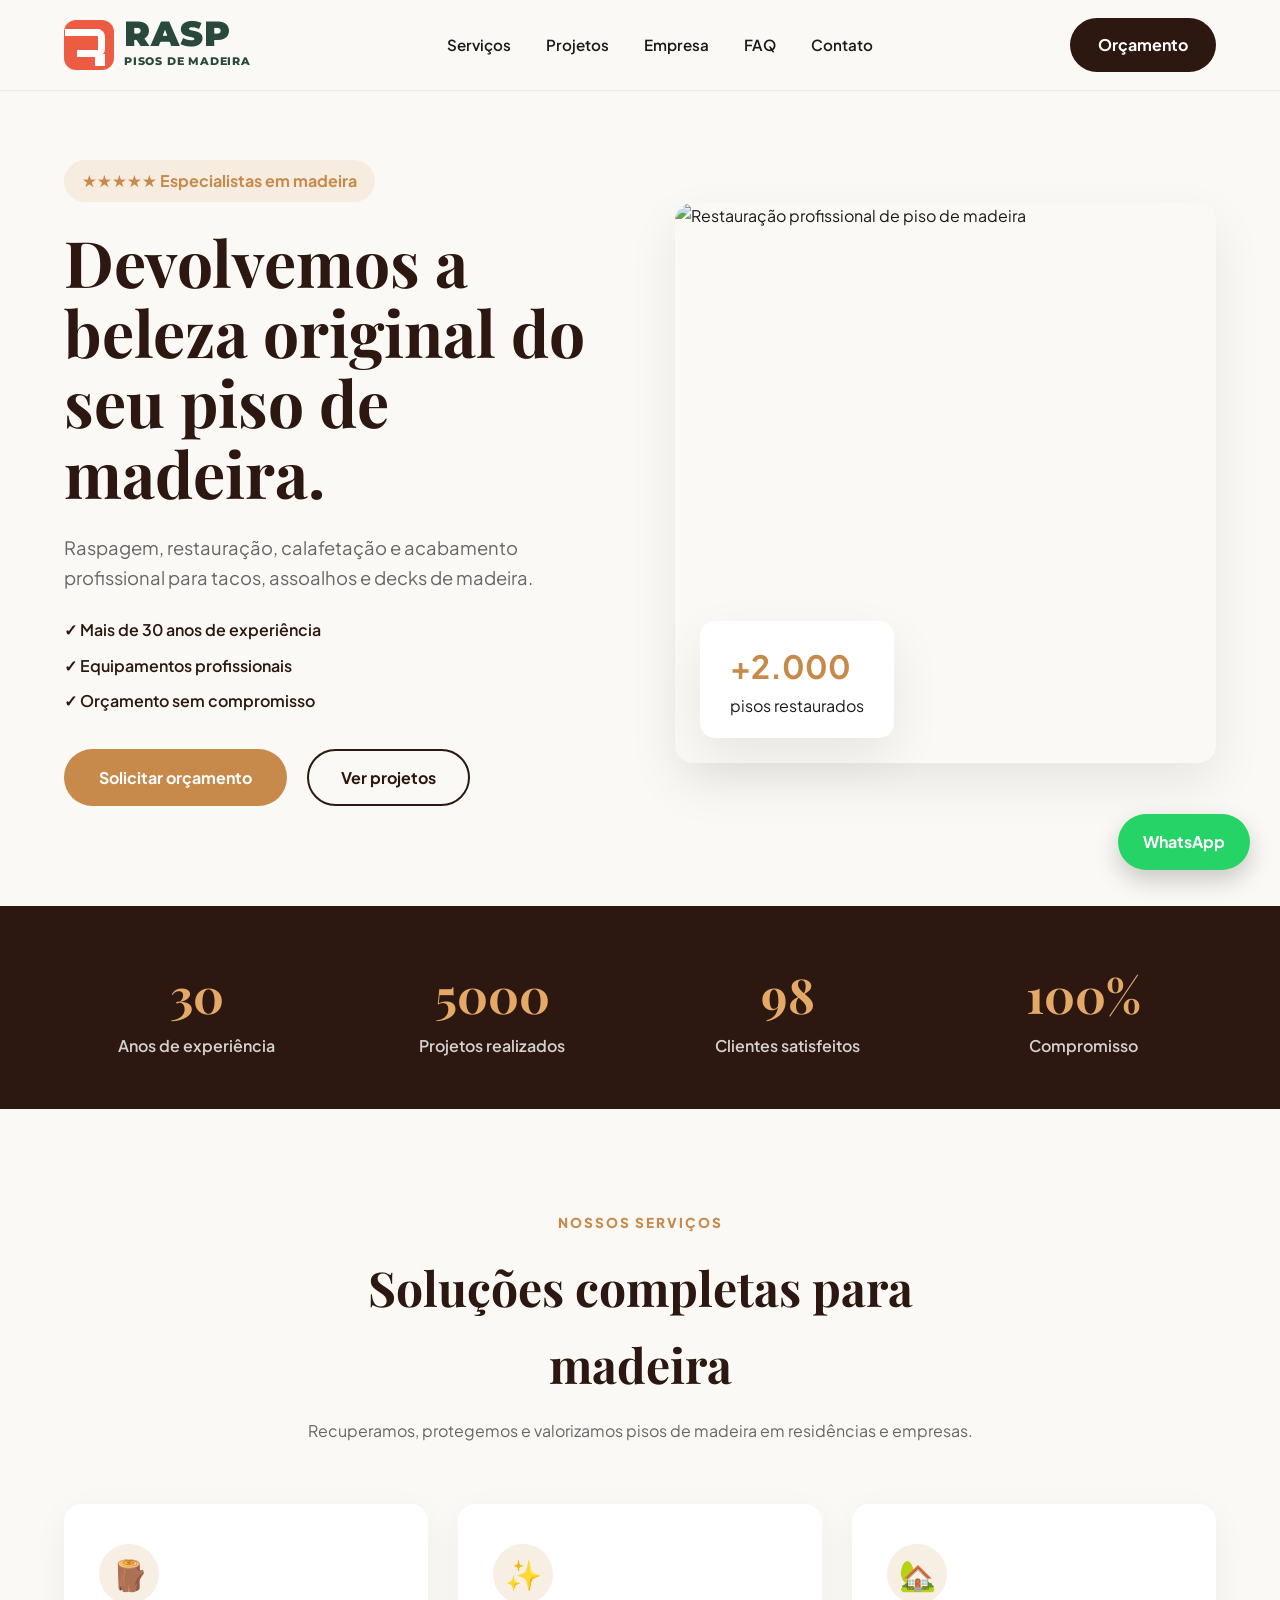
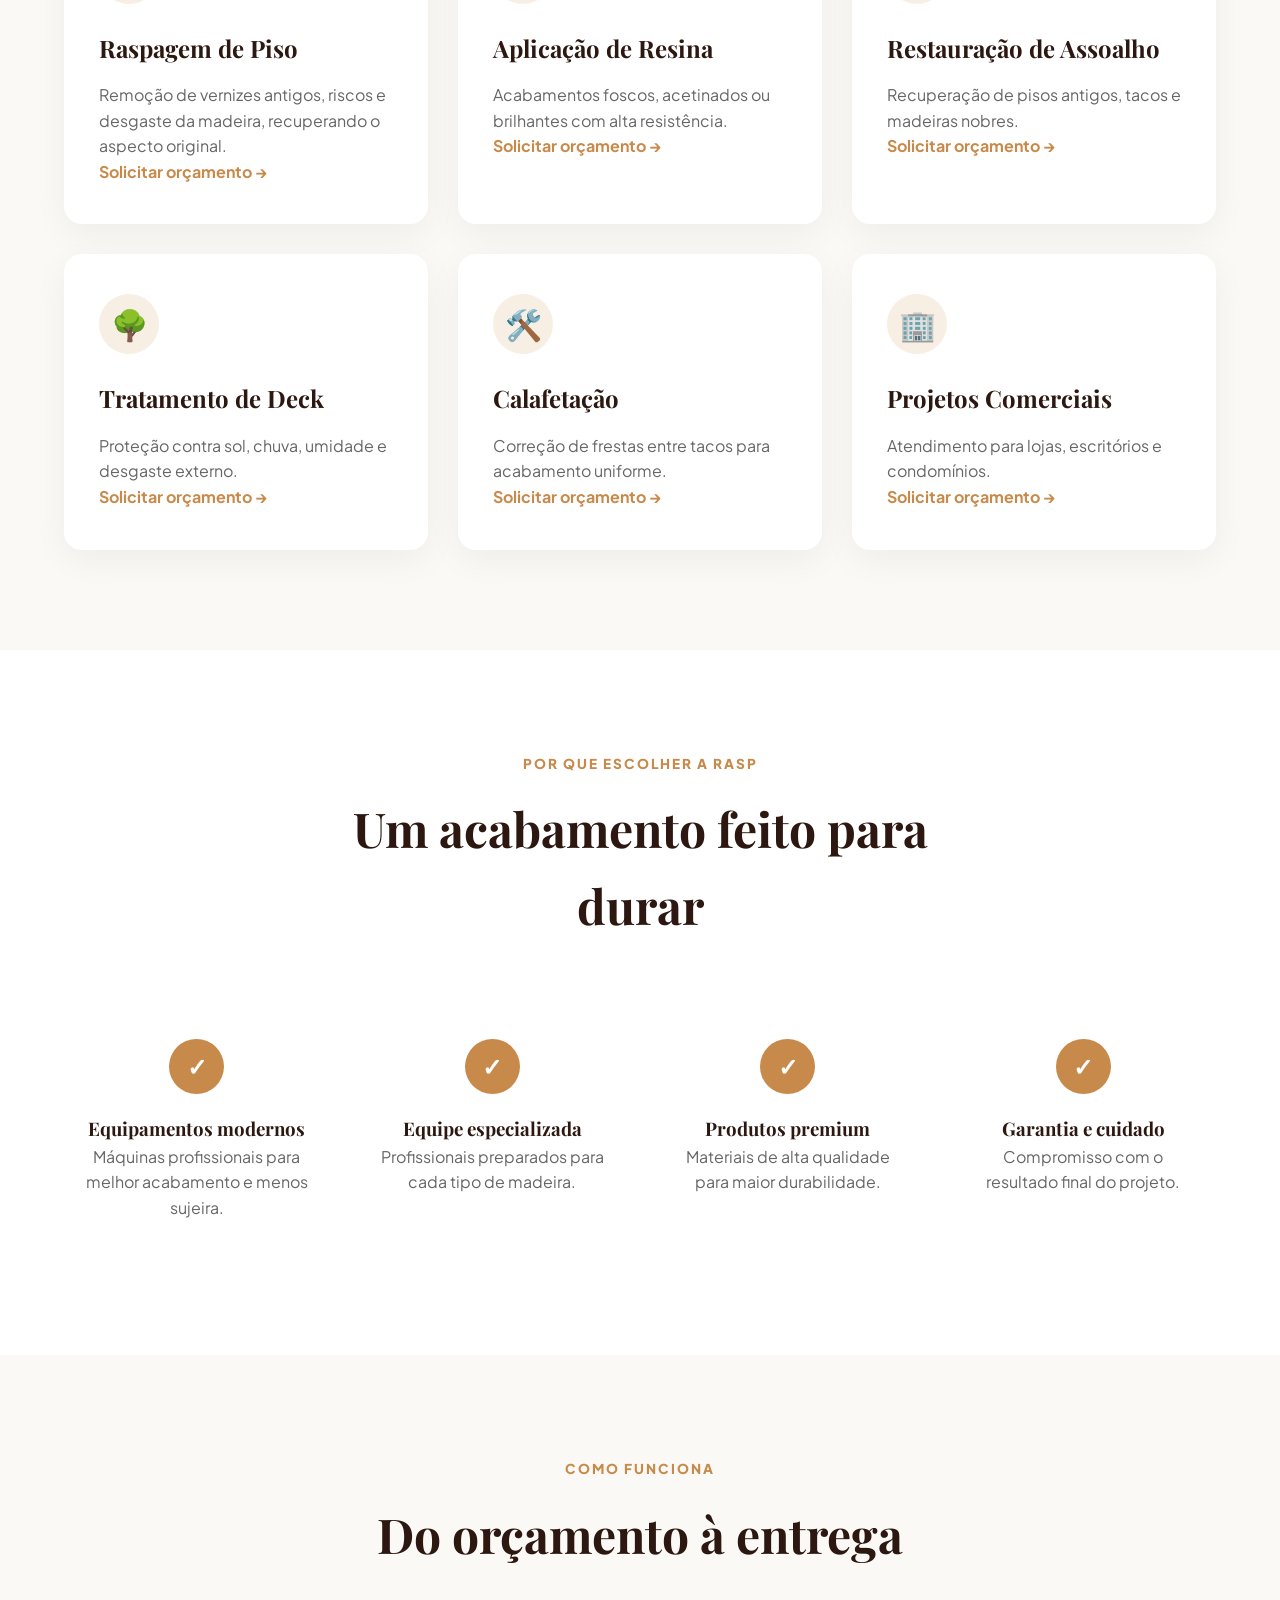
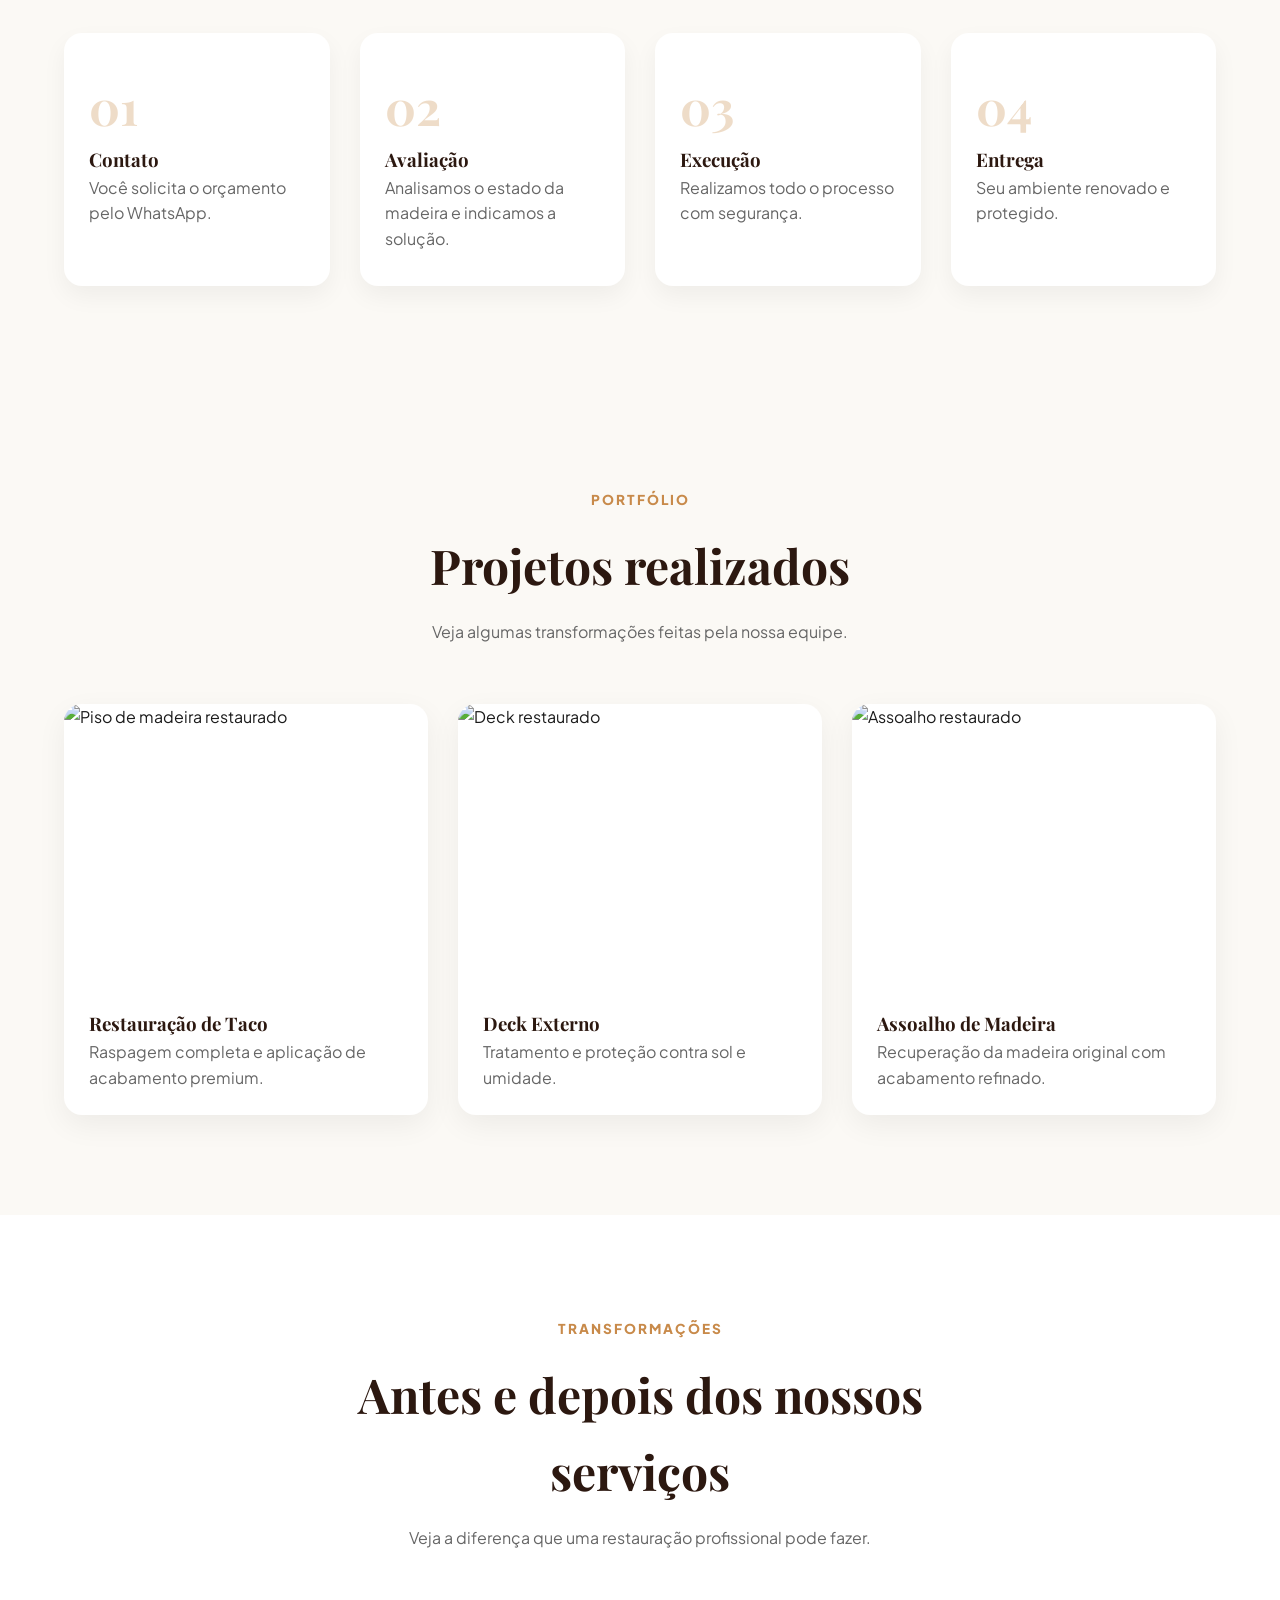
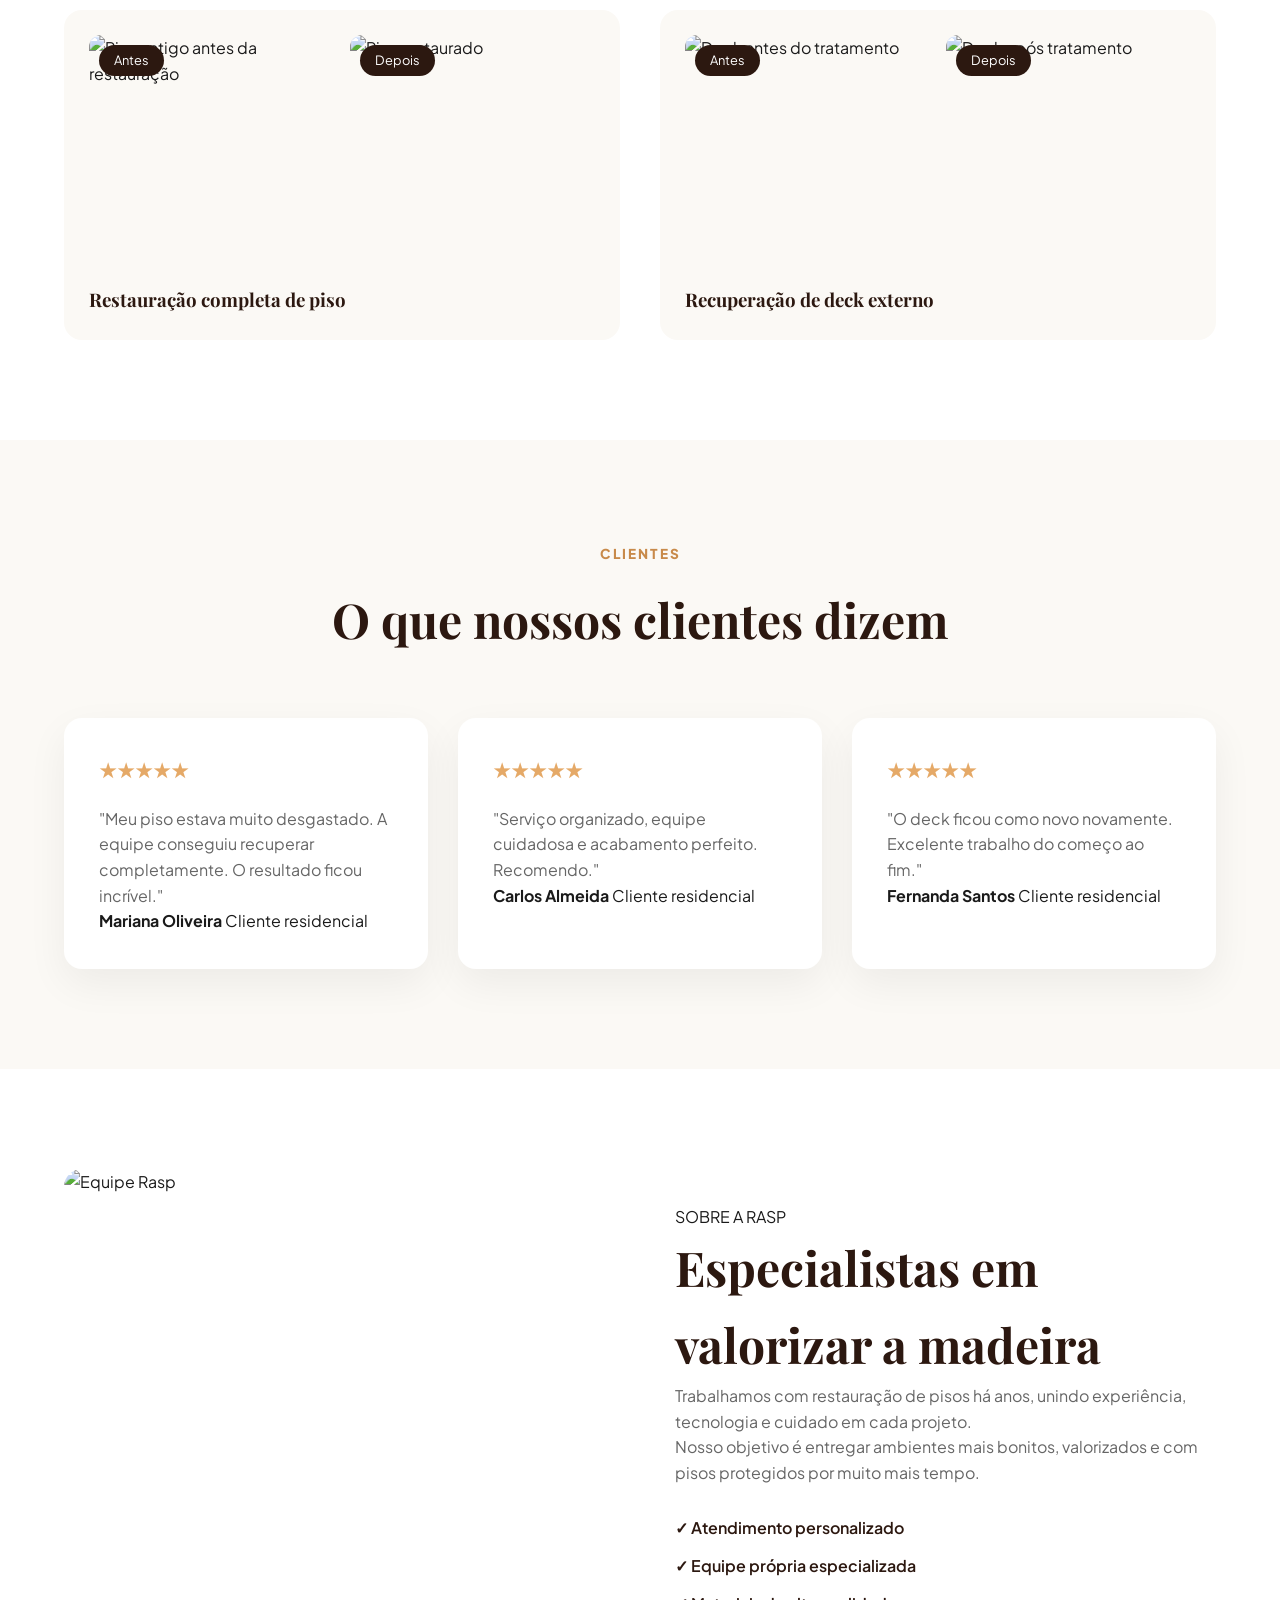
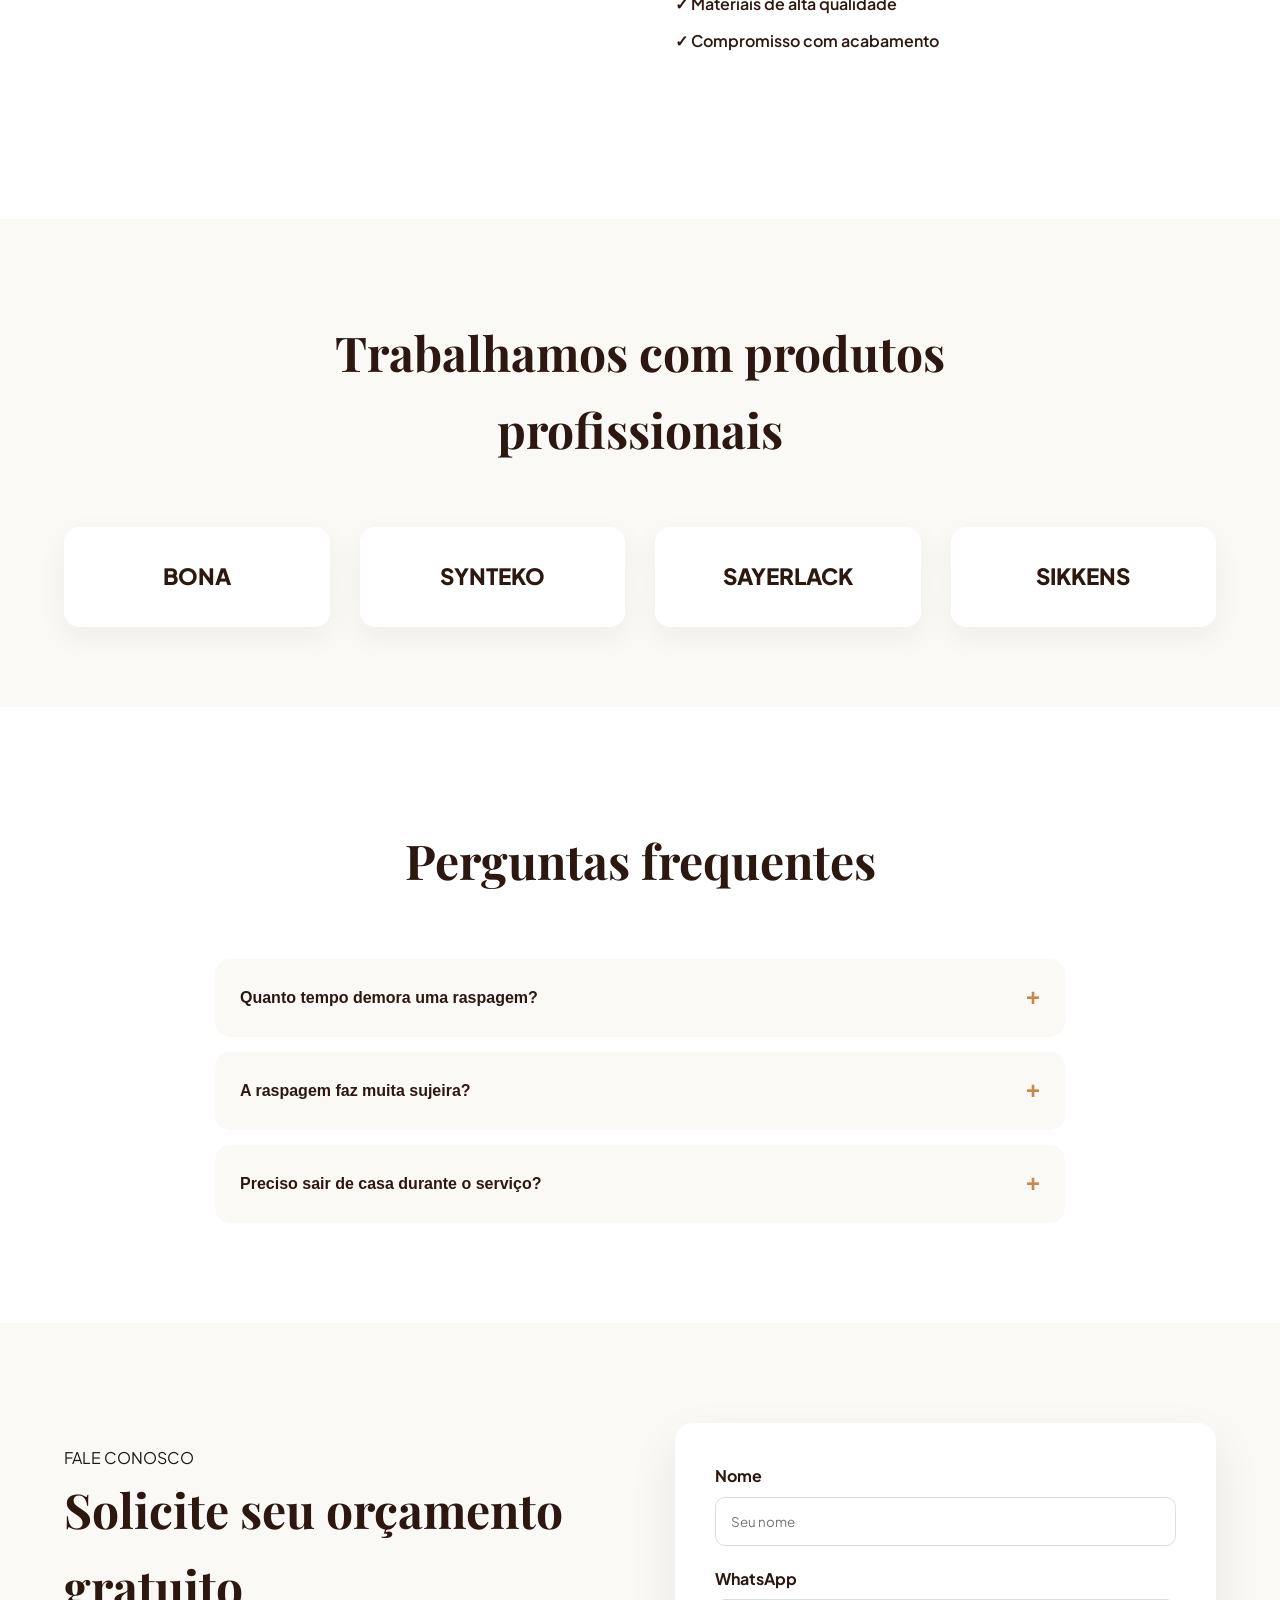
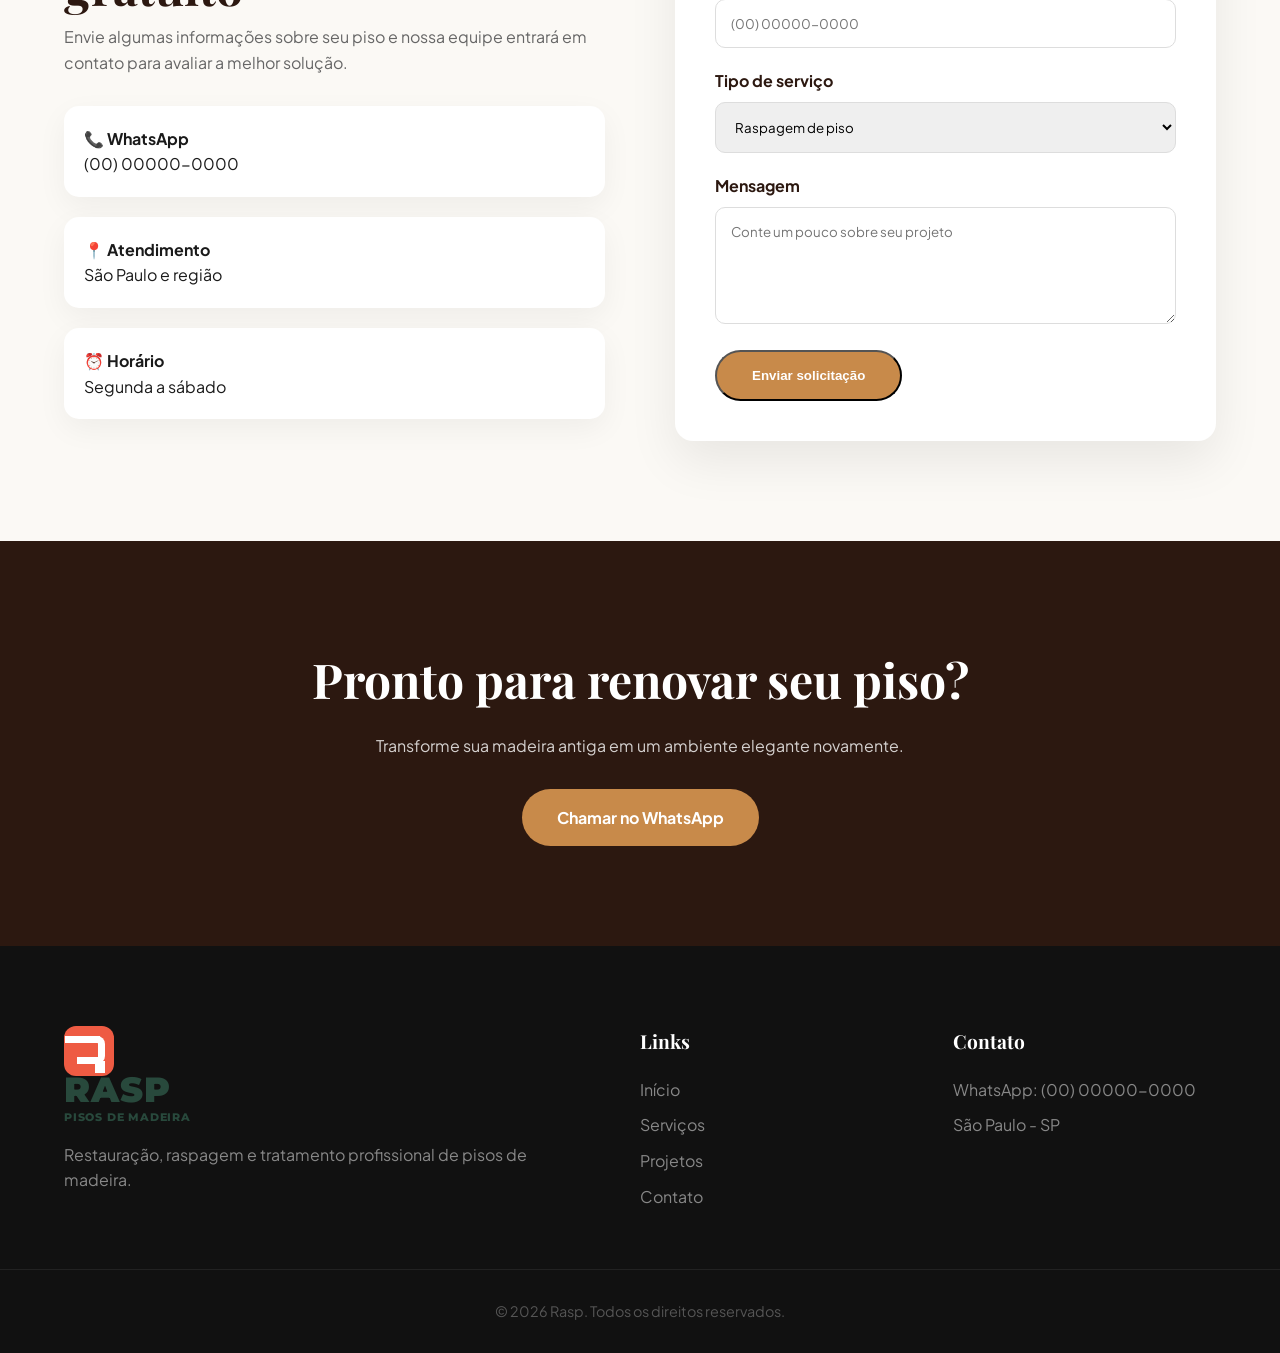
==== commit e6b9c2dd: "Mudançade logo Rasp" ====
--- a/index.html
+++ b/index.html
@@ -9,27 +9,35 @@
   <meta name="author" content="Rasp">
   <meta name="robots" content="index, follow">
 
+  <!-- Open Graph -->
   <meta property="og:type" content="website">
   <meta property="og:title" content="Rasp | Especialistas em Pisos de Madeira">
   <meta property="og:description" content="Transformamos pisos antigos em ambientes renovados com acabamento profissional.">
   <meta property="og:image" content="img/og-image.webp">
   <meta property="og:locale" content="pt_BR">
 
-  <link rel="icon" href="favicoin_dark.png">
-
+  <!-- Favicon -->
+  <link rel="icon" href="img/favicoin_dark.png">
+
+  <!-- Fontes -->
   <link rel="preconnect" href="https://fonts.googleapis.com">
   <link rel="preconnect" href="https://fonts.gstatic.com" crossorigin>
   <link href="https://fonts.googleapis.com/css2?family=Playfair+Display:wght@600;700&family=Plus+Jakarta+Sans:wght@400;500;600;700;800&family=Montserrat:wght@800;900&display=swap" rel="stylesheet">
 
+  <!-- CSS -->
   <link rel="stylesheet" href="style.css">
-
 </head>
 <body>
 
+  <!-- HEADER -->
   <header class="header">
     <div class="container header-container">
+      
+      <!-- LOGO FIEL À IMAGEM -->
       <a href="#" class="logo">
-        <div class="logo-box">R</div>
+        <div class="logo-box">
+          <div class="logo-r"></div>
+        </div>
         <div class="logo-text">
           <span class="logo-title">RASP</span>
           <span class="logo-subtitle">PISOS DE MADEIRA</span>
@@ -55,6 +63,7 @@
   </header>
 
   <main>
+    <!-- HERO -->
     <section class="hero" id="inicio">
       <div class="container hero-grid">
         <div class="hero-content">
@@ -62,7 +71,7 @@
           <h1>Devolvemos a beleza original do seu piso de madeira.</h1>
           <p>Raspagem, restauração, calafetação e acabamento profissional para tacos, assoalhos e decks de madeira.</p>
           <div class="hero-points">
-            <div>✓ Mais de 15 anos de experiência</div>
+            <div>✓ Mais de 30 anos de experiência</div>
             <div>✓ Equipamentos profissionais</div>
             <div>✓ Orçamento sem compromisso</div>
           </div>
@@ -82,15 +91,17 @@
       </div>
     </section>
 
+    <!-- ESTATÍSTICAS -->
     <section class="stats">
       <div class="container stats-grid">
-        <div class="stat-item"><strong data-number="15">0</strong><span>Anos de experiência</span></div>
-        <div class="stat-item"><strong data-number="2000">0</strong><span>Projetos realizados</span></div>
+        <div class="stat-item"><strong data-number="30">0</strong><span>Anos de experiência</span></div>
+        <div class="stat-item"><strong data-number="5000">0</strong><span>Projetos realizados</span></div>
         <div class="stat-item"><strong data-number="98">0</strong><span>Clientes satisfeitos</span></div>
         <div class="stat-item"><strong>100%</strong><span>Compromisso</span></div>
       </div>
     </section>
 
+    <!-- SERVIÇOS -->
     <section class="services" id="servicos">
       <div class="container">
         <div class="section-title">
@@ -140,6 +151,7 @@
       </div>
     </section>
 
+    <!-- DIFERENCIAIS -->
     <section class="features">
       <div class="container">
         <div class="section-title">
@@ -171,6 +183,7 @@
       </div>
     </section>
 
+    <!-- COMO FUNCIONA -->
     <section class="process">
       <div class="container">
         <div class="section-title">
@@ -186,6 +199,7 @@
       </div>
     </section>
 
+    <!-- PROJETOS -->
     <section class="projects" id="projetos">
       <div class="container">
         <div class="section-title">
@@ -219,6 +233,7 @@
       </div>
     </section>
 
+    <!-- ANTES E DEPOIS -->
     <section class="before-after">
       <div class="container">
         <div class="section-title">
@@ -245,6 +260,7 @@
       </div>
     </section>
 
+    <!-- DEPOIMENTOS -->
     <section class="testimonials">
       <div class="container">
         <div class="section-title">
@@ -274,6 +290,7 @@
       </div>
     </section>
 
+    <!-- SOBRE A EMPRESA -->
     <section class="about" id="sobre">
       <div class="container about-grid">
         <div class="about-image">
@@ -294,6 +311,7 @@
       </div>
     </section>
 
+    <!-- MARCAS -->
     <section class="brands">
       <div class="container">
         <div class="section-title">
@@ -308,6 +326,7 @@
       </div>
     </section>
 
+    <!-- FAQ -->
     <section class="faq" id="faq">
       <div class="container">
         <div class="section-title">
@@ -330,6 +349,7 @@
       </div>
     </section>
 
+    <!-- CONTATO -->
     <section class="contact" id="contato">
       <div class="container contact-grid">
         <div class="contact-text">
@@ -371,6 +391,7 @@
       </div>
     </section>
 
+    <!-- CTA FINAL -->
     <section class="final-cta">
       <div class="container">
         <h2>Pronto para renovar seu piso?</h2>
@@ -380,17 +401,20 @@
     </section>
   </main>
 
+  <!-- FOOTER -->
   <footer class="footer">
     <div class="container footer-grid">
       <div>
         <a href="#" class="logo">
-          <div class="logo-box">R</div>
+          <div class="logo-box">
+            <div class="logo-r"></div>
+          </div>
           <div class="logo-text">
             <span class="logo-title">RASP</span>
             <span class="logo-subtitle">PISOS DE MADEIRA</span>
           </div>
         </a>
-        <p>Restauração, raspagem e tratamento profissional de pisos de madeira.</p>
+        <p style="margin-top: 15px;">Restauração, raspagem e tratamento profissional de pisos de madeira.</p>
       </div>
       <div>
         <h3>Links</h3>
@@ -408,20 +432,10 @@
     <div class="copyright">© 2026 Rasp. Todos os direitos reservados.</div>
   </footer>
 
+  <!-- BOTÕES FIXOS -->
   <a href="https://wa.me/5500000000000" class="whatsapp-float" target="_blank" aria-label="Conversar no WhatsApp">WhatsApp</a>
   <button class="back-top" id="backTop" aria-label="Voltar ao topo">↑</button>
 
-  <script type="application/ld+json">
-  {
-    "@context":"https://schema.org",
-    "@type":"LocalBusiness",
-    "name":"Rasp",
-    "description":"Especialistas em raspagem e restauração de pisos de madeira.",
-    "telephone":"+55 00 00000-0000",
-    "address":{"@type":"PostalAddress","addressLocality":"São Paulo","addressCountry":"BR"},
-    "serviceType":["Raspagem de piso","Restauração de madeira","Tratamento de deck"]
-  }
-  </script>
   <script src="script.js"></script>
 </body>
 </html>
--- a/style.css
+++ b/style.css
@@ -1,12 +1,13 @@
-/* RESET & VARIAVEIS */
+/* RESET & VARIÁVEIS */
 * { margin: 0; padding: 0; box-sizing: border-box; }
 html { scroll-behavior: smooth; }
+
 :root {
   --primary: #2C1810;
   --secondary: #C88A4A;
   --accent: #E5A967;
-  --logo-orange: #E85A4F;
-  --logo-green: #2E5A44;
+  --logo-coral: #EE5B43; /* Cor idêntica à imagem enviada */
+  --logo-green: #28493C; /* Cor verde/escura idêntica à imagem enviada */
   --background: #FBF9F5;
   --white: #ffffff;
   --dark: #1A1A1A;
@@ -15,7 +16,14 @@
   --radius: 18px;
 }
 
-body { font-family: 'Plus Jakarta Sans', sans-serif; background: var(--background); color: var(--dark); line-height: 1.6; overflow-x: hidden; }
+body { 
+  font-family: 'Plus Jakarta Sans', sans-serif; 
+  background: var(--background); 
+  color: var(--dark); 
+  line-height: 1.6; 
+  overflow-x: hidden; 
+}
+
 img { max-width: 100%; display: block; }
 a { text-decoration: none; color: inherit; }
 ul { list-style: none; }
@@ -28,32 +36,143 @@
 
 .container { width: min(1200px, 90%); margin: auto; }
 
-/* LOGO CUSTOMIZADA (Recriando a imagem original) */
-.logo { display: flex; align-items: center; gap: 12px; text-decoration: none; }
+/* ==========================================================
+   LOGO IDENTICO À IMAGEM FORNECIDA
+   ========================================================== */
+.logo { 
+  display: flex; 
+  align-items: center; 
+  gap: 10px; 
+  text-decoration: none; 
+}
+
+/* Caixa Coral/Laranja com cantos arredondados */
 .logo-box {
-  width: 52px; height: 52px; background-color: rgb(202, 6, 6); border-radius: 12px;
-  display: flex; align-items: center; justify-content: center; color: white;
-  font-family: 'Montserrat', sans-serif; font-weight: 900; font-size: 2.2rem;
-  line-height: 1; position: relative; clip-path: polygon(0 0, 100% 0, 100% 100%, 0 100%);
-}
-
-.logo-text { display: flex; flex-direction: column; justify-content: center; }
-.logo-title { font-family: 'Montserrat', sans-serif; font-weight: 900; font-size: 2.1rem; color: var(--logo-black); letter-spacing: 1px; line-height: 0.9; }
-.logo-subtitle { font-family: 'Montserrat', sans-serif; font-weight: 800; font-size: 0.72rem; color: var(--logo-black); letter-spacing: 0.5px; margin-top: 4px; }
-
-/* HEADER */
-.header { position: fixed; top: 0; left: 0; width: 100%; z-index: 1000; background: rgba(251,249,245,.92); backdrop-filter: blur(12px); border-bottom: 1px solid rgba(0,0,0,.05); }
-.header-container { height: 90px; display: flex; align-items: center; justify-content: space-between; }
+  width: 50px;
+  height: 50px;
+  background-color: var(--logo-coral);
+  border-radius: 12px;
+  display: flex;
+  align-items: center;
+  justify-content: center;
+  position: relative;
+}
+
+/* Subtituição da estrutura do .logo-r por uma LINHA RETA BRANCA */
+.logo-r {
+  position: relative;
+  width: 35px;               /* Comprimento da linha principal */
+  height: 7px;               /* Espessura da linha branca */
+  background-color: white;   /* Transforma a base em uma linha reta branca */
+  border: none;              /* Remove as bordas/caixa antigas */
+  border-radius: 0;
+    top: -12px;         
+    left: -7px;       /* Ajuste de posição para alinhar com a nova linha */
+
+}
+
+/* Arco superior do R (Mantido conforme o seu código) */
+.logo-r::before {
+  content: '';
+  position: absolute;
+  top: 0px;                /* Ajuste de posição para alinhar com a nova linha */
+  right: -5px;
+  width: 21px;
+  height: 14px;
+  border: 7px solid white;
+  border-left: none;
+  border-radius: 0 8px 8px 0;
+}
+
+/* Perna do R apontando para a direita (Mantido conforme o seu código) */
+.logo-r::after {
+  content: '';
+  position: absolute;
+  bottom: -30px;
+  left: 30px;
+  width: 10px;
+  height: 12px;
+  background-color: white;""
+  border-radius: 0 8px 0px 0;
+}
+
+.logo-text { 
+  display: flex; 
+  flex-direction: column; 
+  justify-content: center; 
+}
+
+.logo-title { 
+  font-family: 'Montserrat', sans-serif; 
+  font-weight: 900; 
+  font-size: 2.2rem; 
+  color: var(--logo-green); 
+  letter-spacing: 1px; 
+  line-height: 0.8; 
+}
+
+.logo-subtitle { 
+  font-family: 'Montserrat', sans-serif; 
+  font-weight: 800; 
+  font-size: 0.68rem; 
+  color: var(--logo-green); 
+  letter-spacing: 0.8px; 
+  margin-top: 5px; 
+}
+
+/* ==========================================================
+   HEADER & NAVEGAÇÃO
+   ========================================================== */
+.header { 
+  position: fixed; 
+  top: 0; 
+  left: 0; 
+  width: 100%; 
+  z-index: 1000; 
+  background: rgba(251,249,245,.92); 
+  backdrop-filter: blur(12px); 
+  border-bottom: 1px solid rgba(0,0,0,.05); 
+}
+
+.header-container { 
+  height: 90px; 
+  display: flex; 
+  align-items: center; 
+  justify-content: space-between; 
+}
+
 .nav { display: flex; gap: 35px; }
 .nav a { font-weight: 600; font-size: .95rem; transition: .3s; }
 .nav a:hover { color: var(--secondary); }
+
+/* Menu Mobile Ativo */
+@media (max-width: 768px) {
+  .nav {
+    position: absolute;
+    top: 90px;
+    left: 0;
+    width: 100%;
+    background: var(--background);
+    flex-direction: column;
+    padding: 20px;
+    gap: 20px;
+    box-shadow: 0 10px 20px rgba(0,0,0,0.1);
+    display: none;
+  }
+  .nav.active { display: flex; }
+  .menu-mobile { display: block !important; }
+  .header-actions { display: none; }
+}
+
 .header-actions { display: flex; align-items: center; }
 .btn-header { background: var(--primary); color: white; padding: 14px 28px; border-radius: 50px; font-weight: 700; transition: .3s; }
 .btn-header:hover { background: var(--secondary); }
 .menu-mobile { display: none; border: 0; background: transparent; cursor: pointer; }
 .menu-mobile span { display: block; width: 28px; height: 3px; margin: 5px; background: var(--primary); }
 
-/* HERO */
+/* ==========================================================
+   HERO
+   ========================================================== */
 .hero { padding: 160px 0 100px; }
 .hero-grid { display: grid; grid-template-columns: 1fr 1fr; align-items: center; gap: 70px; }
 .hero-tag { display: inline-block; background: rgba(200,138,74,.12); color: var(--secondary); padding: 8px 18px; border-radius: 50px; font-weight: 700; margin-bottom: 25px; }
@@ -69,7 +188,9 @@
 .hero-card { position: absolute; bottom: 25px; left: 25px; background: white; padding: 20px 30px; border-radius: 15px; box-shadow: var(--shadow); }
 .hero-card strong { display: block; font-size: 2rem; color: var(--secondary); }
 
-/* SEÇÕES GERAIS E GRIDS */
+/* ==========================================================
+   SEÇÕES, CARDS E GRIDS
+   ========================================================== */
 .stats { background: var(--primary); padding: 50px 0; }
 .stats-grid { display: grid; grid-template-columns: repeat(4, 1fr); gap: 30px; text-align: center; }
 .stat-item strong { display: block; color: var(--accent); font-size: 3rem; font-family: 'Playfair Display', serif; }
@@ -144,5 +265,13 @@
 .footer p, .footer a { color: #888; display: block; margin-bottom: 10px; }
 .copyright { text-align: center; color: #555; border-top: 1px solid #222; padding-top: 30px; font-size: .9rem; }
 
+/* ==========================================================
+   BOTÕES FIXOS & ANIMAÇÕES JS
+   ========================================================== */
 .whatsapp-float { position: fixed; bottom: 30px; right: 30px; background: #25D366; color: white; padding: 15px 25px; border-radius: 50px; font-weight: 700; box-shadow: 0 10px 25px rgba(0,0,0,.2); z-index: 99; }
-.back-top { position: fixed; bottom: 30px; left: 30px; width: 45px; height: 45px; background: var(--primary); color: white; border: 0; border-radius: 50%; cursor: pointer; display: flex; align-items: center; justify-content: center; font-size: 1.2rem; z-index: 99; }+.back-top { position: fixed; bottom: 30px; left: 30px; width: 45px; height: 45px; background: var(--primary); color: white; border: 0; border-radius: 50%; cursor: pointer; display: none; align-items: center; justify-content: center; font-size: 1.2rem; z-index: 99; }
+.back-top.active { display: flex; }
+
+/* Classes adicionadas para suporte à animação do script.js */
+.hidden { opacity: 0; transform: translateY(30px); transition: all 0.6s ease-out; }
+.show { opacity: 1; transform: translateY(0); }
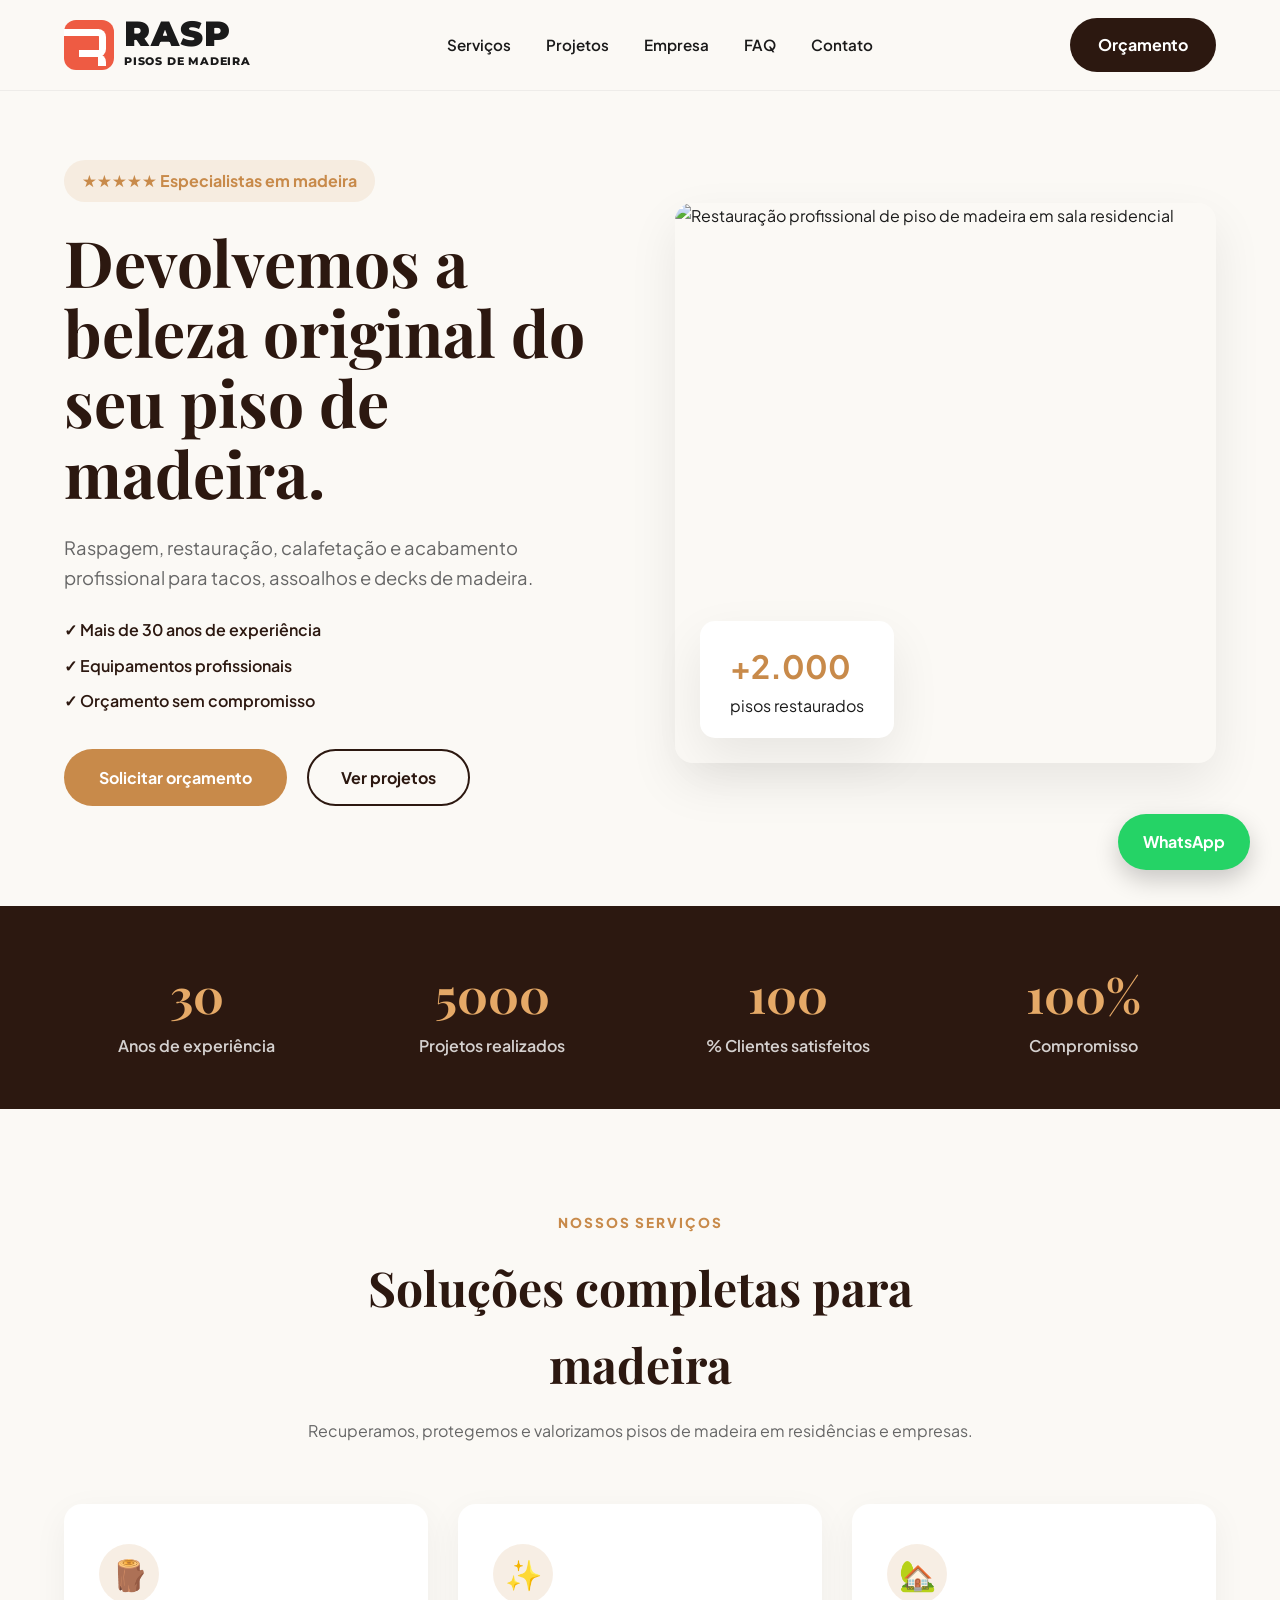
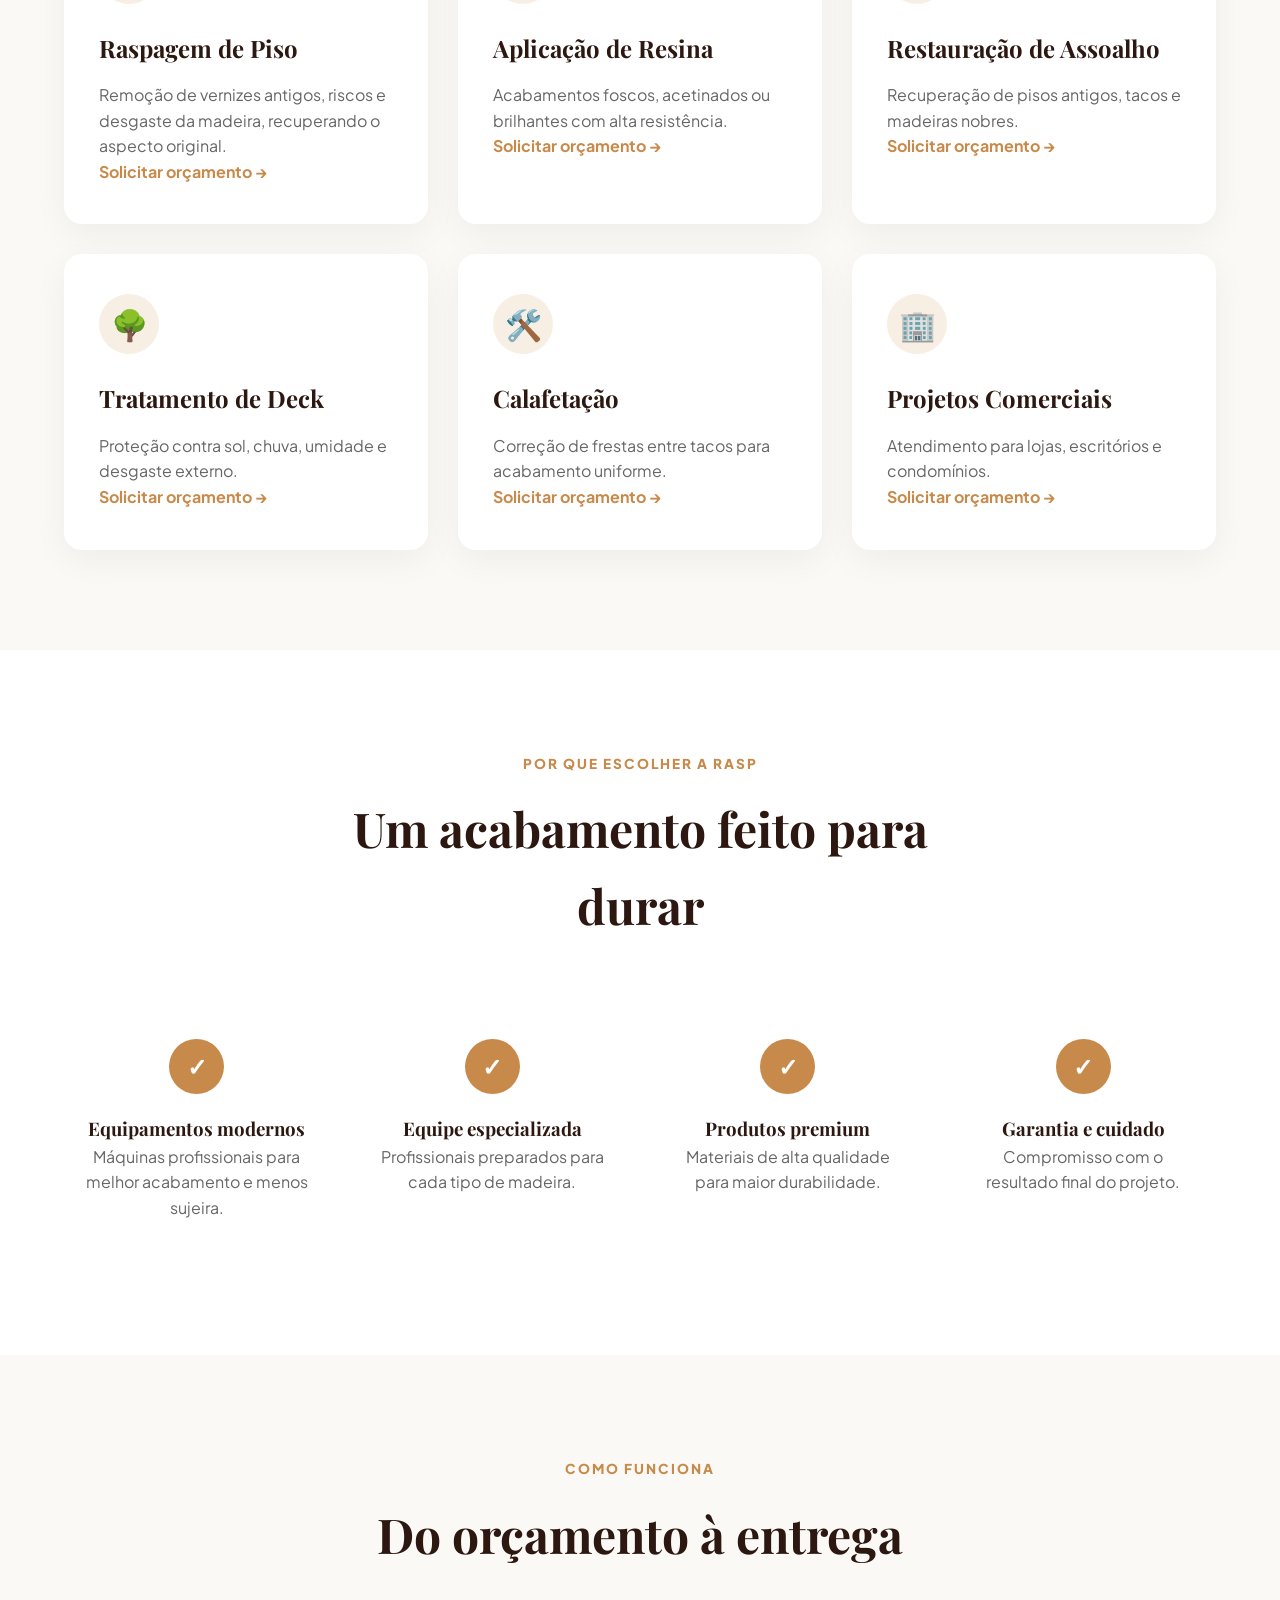
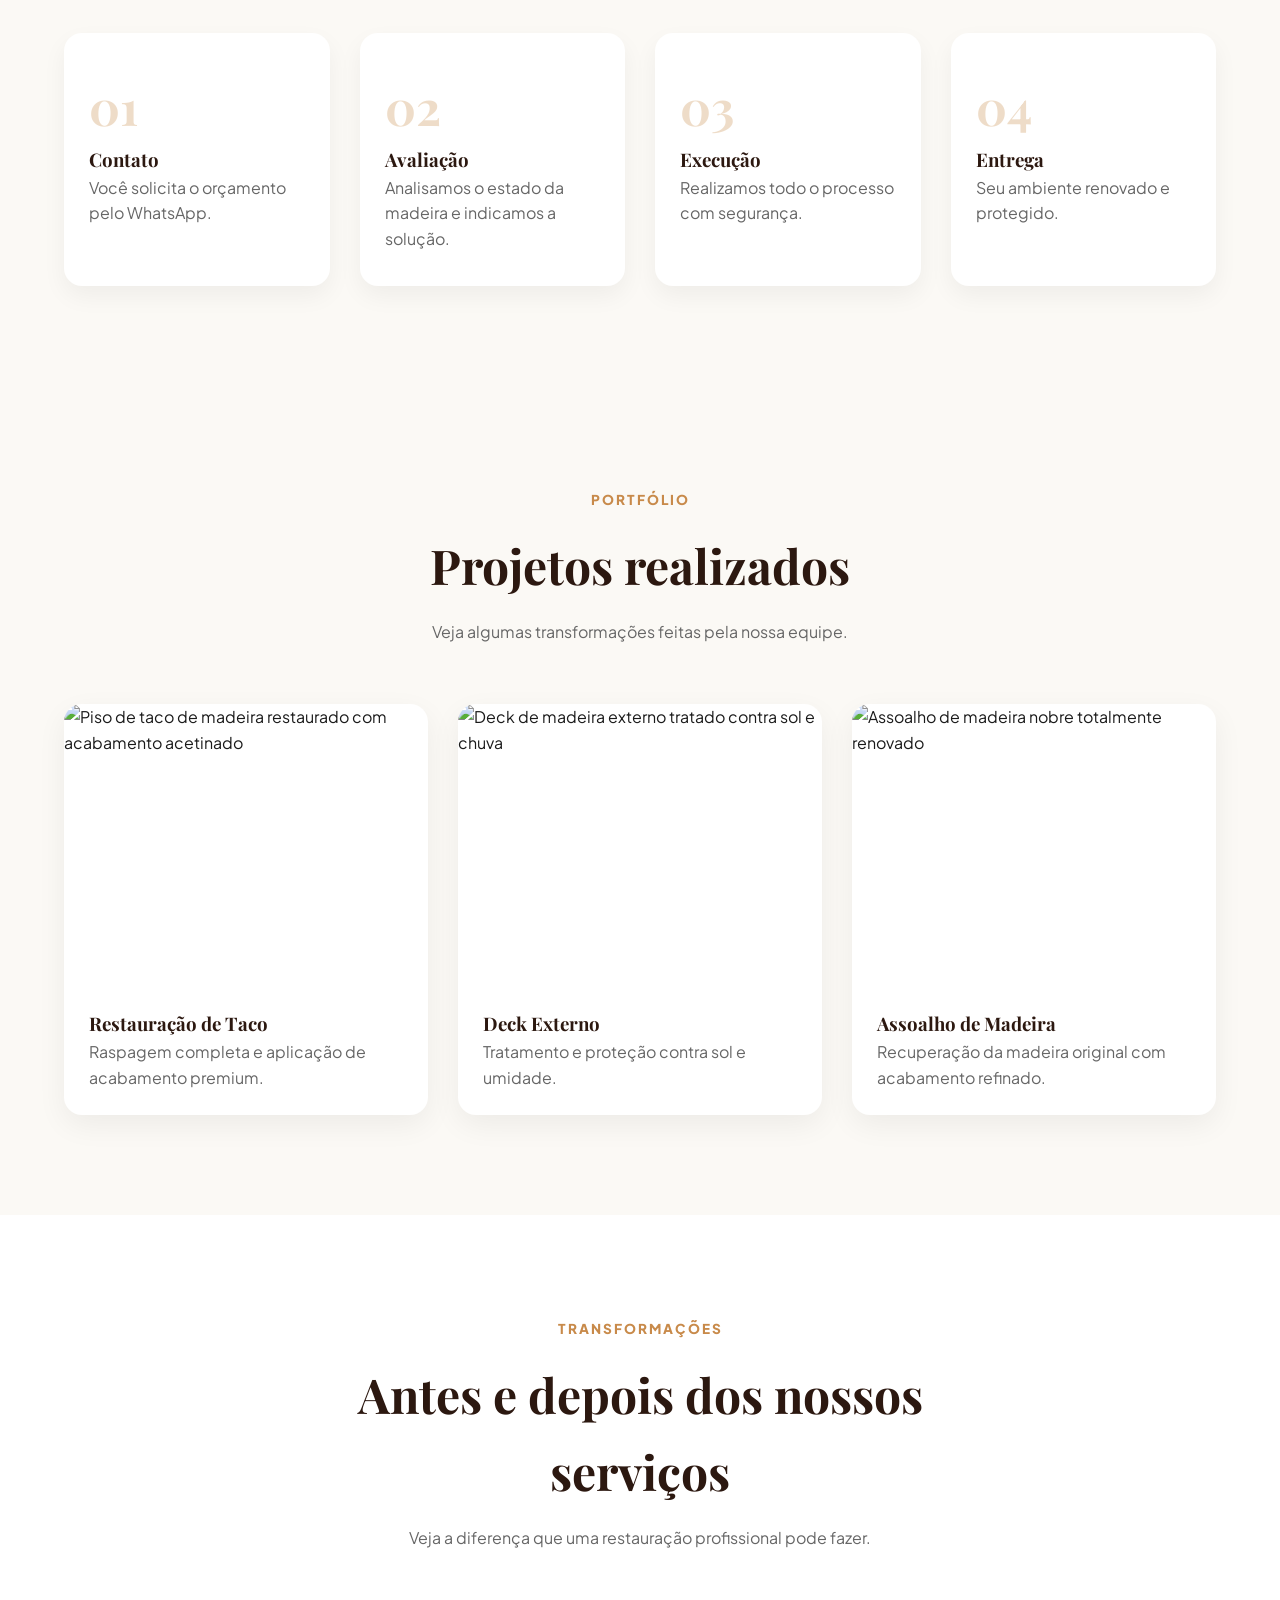
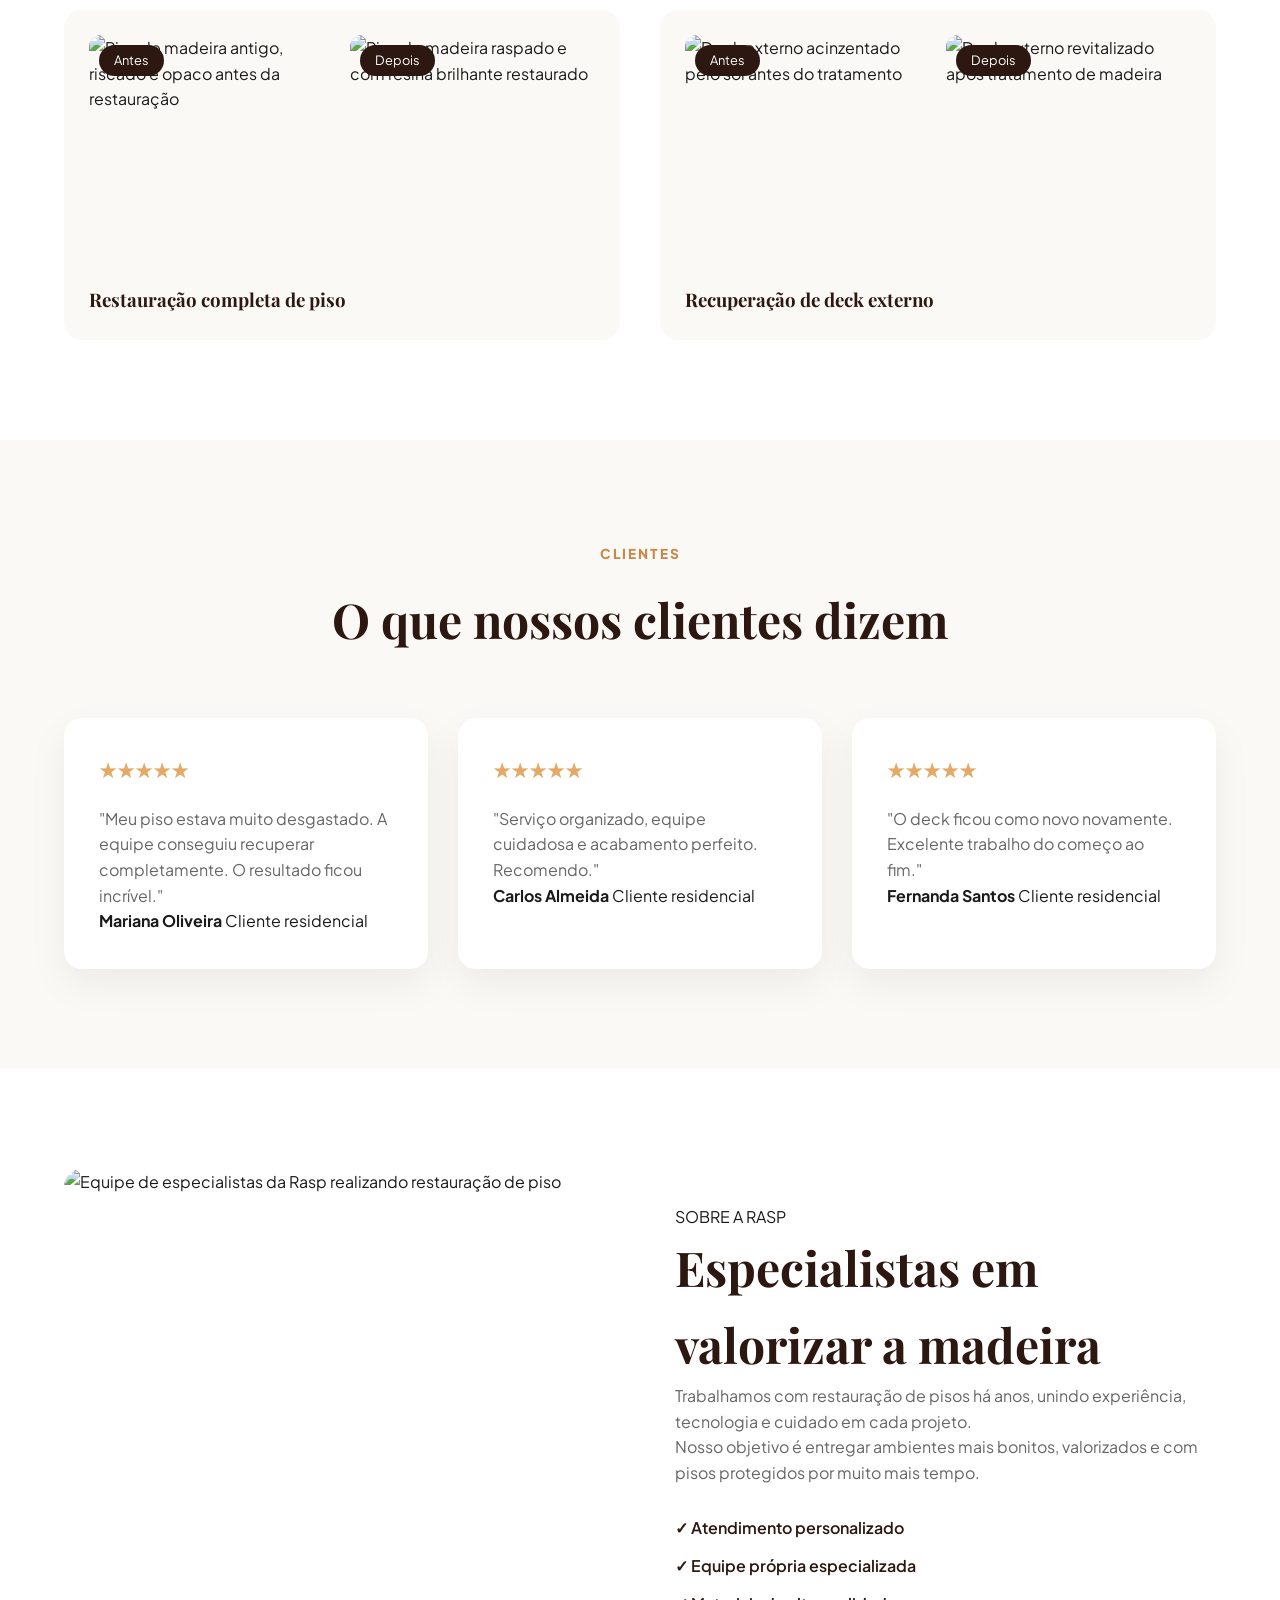
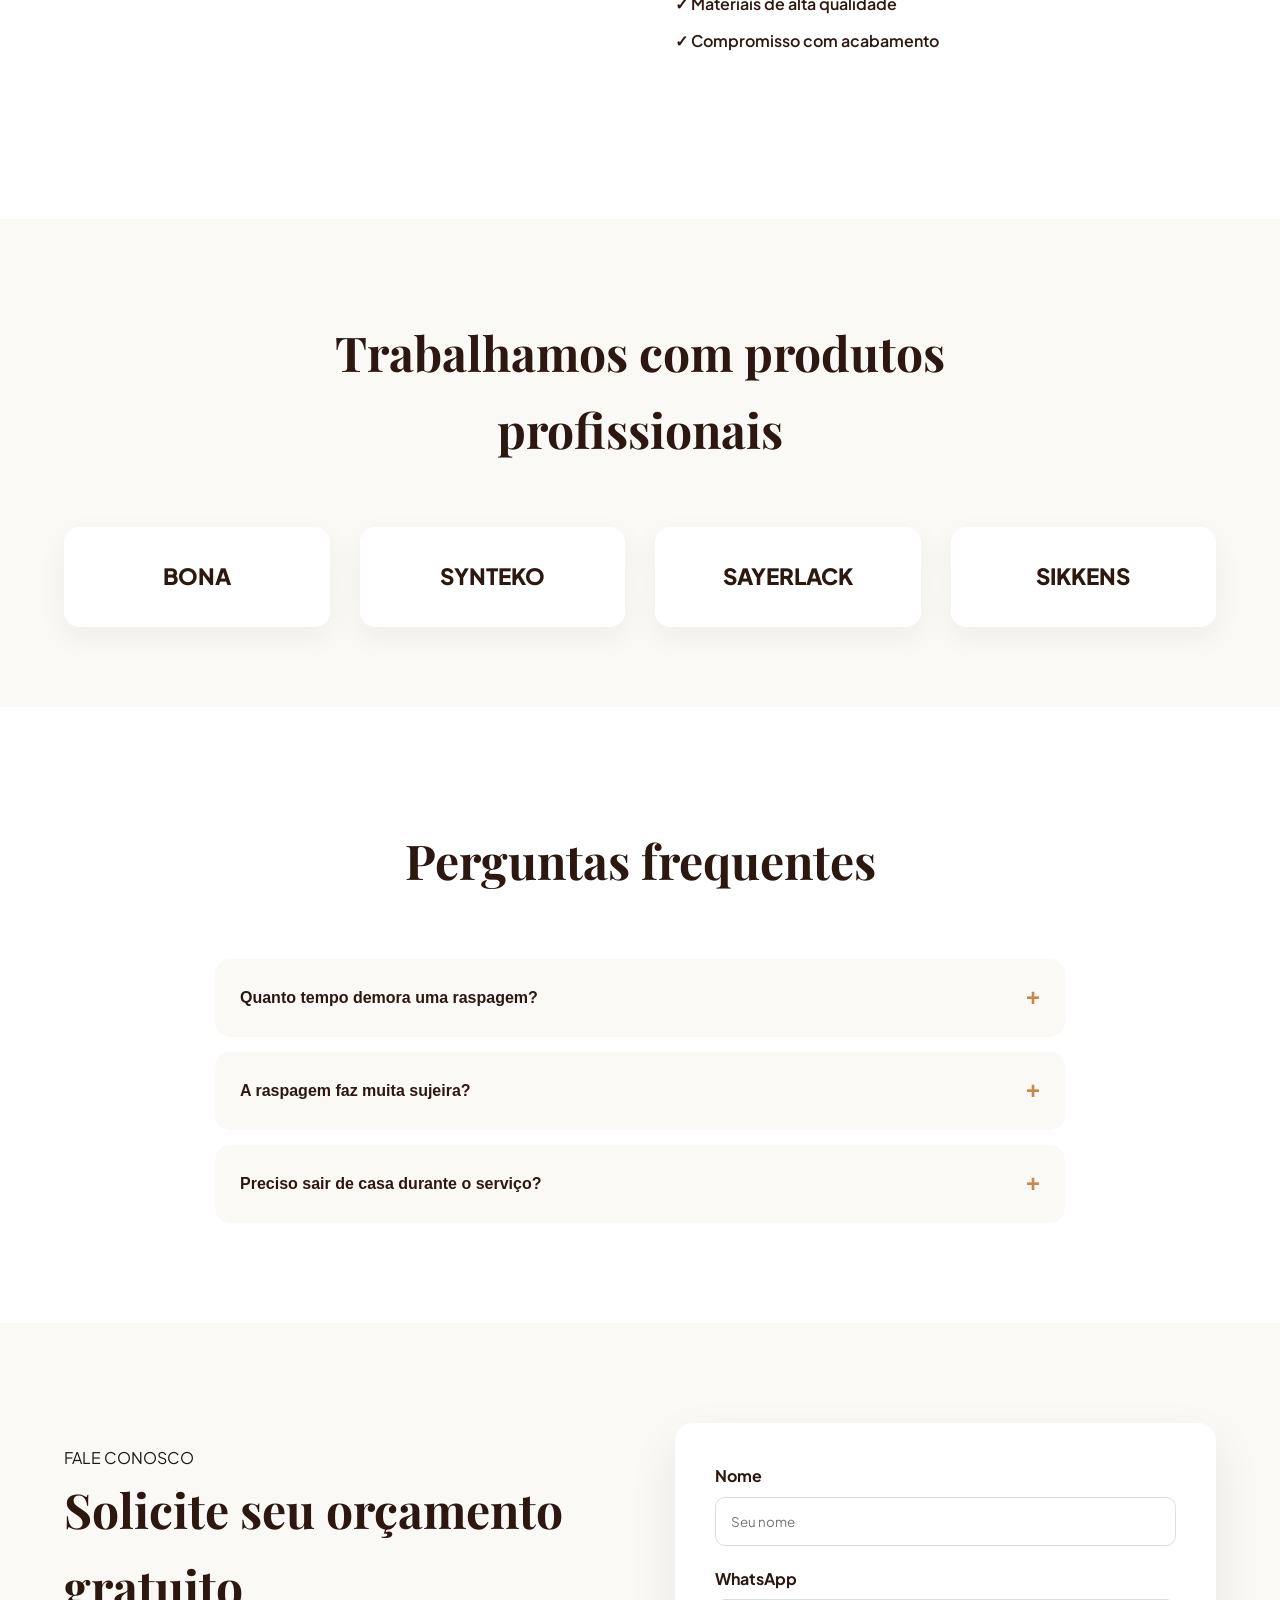
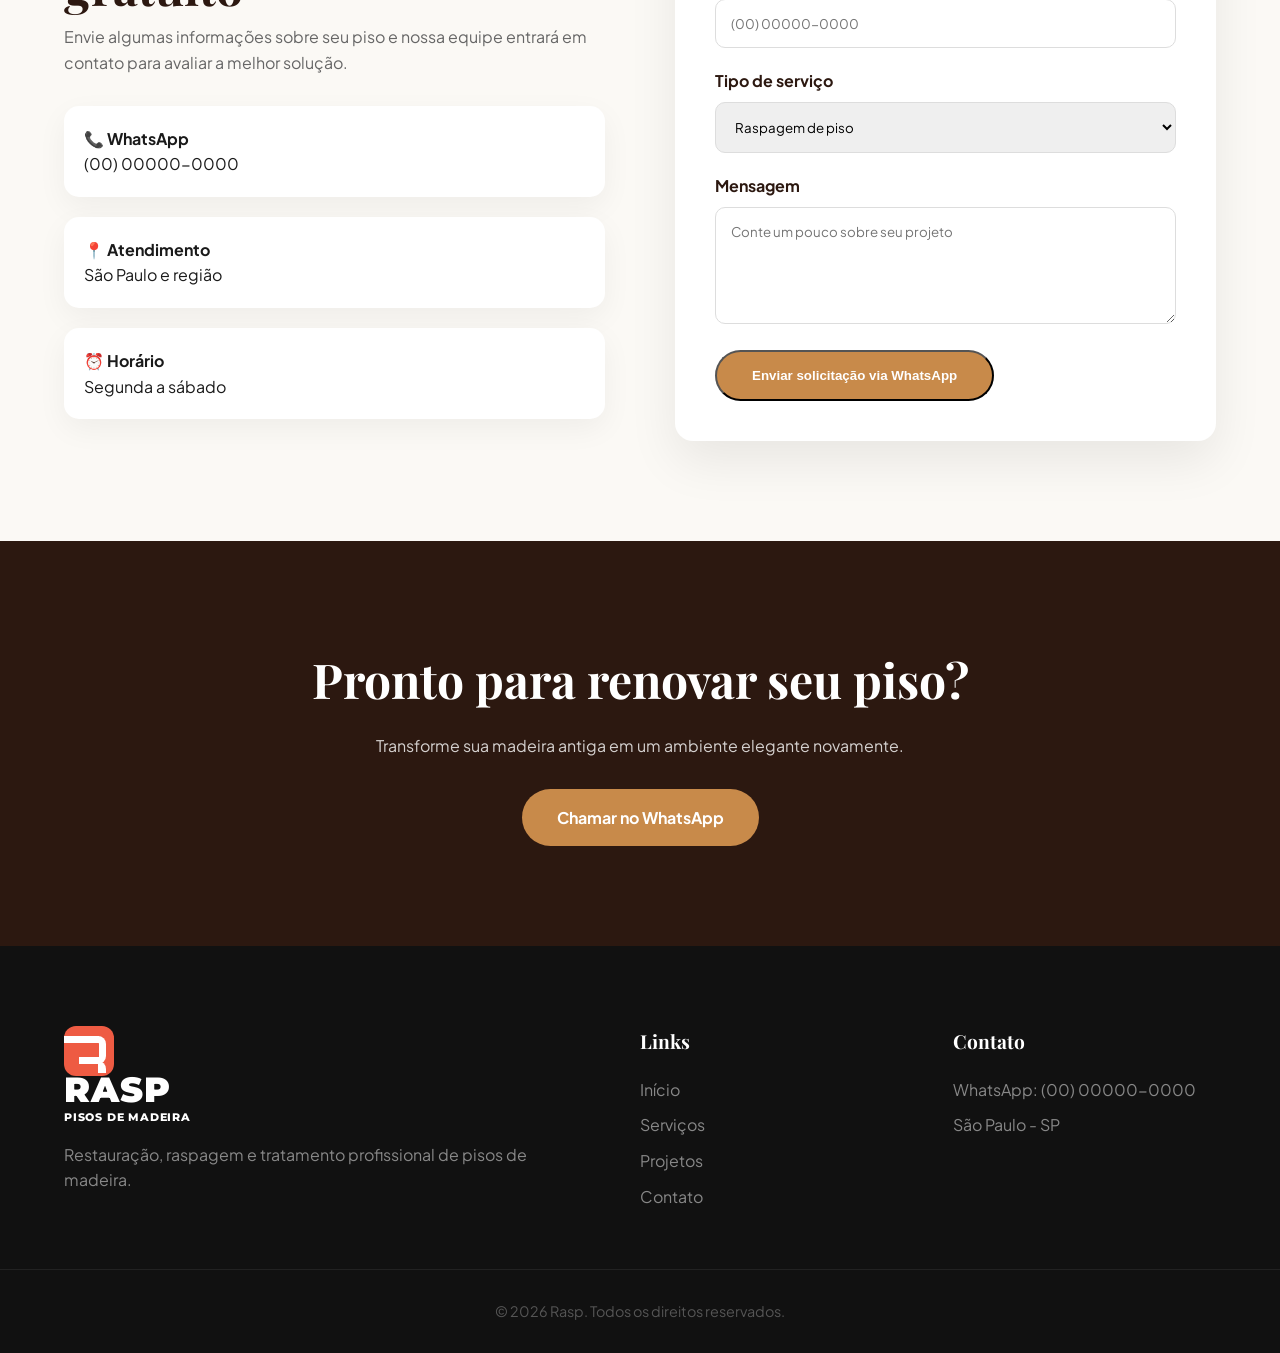
==== commit 989651e7: "Mudança no Logotipo, cores do nome da empresa, informações da empresa" ====
--- a/index.html
+++ b/index.html
@@ -24,7 +24,7 @@
   <link rel="preconnect" href="https://fonts.gstatic.com" crossorigin>
   <link href="https://fonts.googleapis.com/css2?family=Playfair+Display:wght@600;700&family=Plus+Jakarta+Sans:wght@400;500;600;700;800&family=Montserrat:wght@800;900&display=swap" rel="stylesheet">
 
-  <!-- CSS -->
+  <!-- CSS Externo -->
   <link rel="stylesheet" href="style.css">
 </head>
 <body>
@@ -32,8 +32,6 @@
   <!-- HEADER -->
   <header class="header">
     <div class="container header-container">
-      
-      <!-- LOGO FIEL À IMAGEM -->
       <a href="#" class="logo">
         <div class="logo-box">
           <div class="logo-r"></div>
@@ -53,10 +51,10 @@
       </nav>
 
       <div class="header-actions">
-        <a href="https://wa.me/5500000000000" class="btn-header" target="_blank">Orçamento</a>
-      </div>
-
-      <button class="menu-mobile" id="menuMobile" aria-label="Abrir menu">
+        <a href="https://wa.me/5500000000000" class="btn-header" target="_blank" rel="noopener noreferrer">Orçamento</a>
+      </div>
+
+      <button class="menu-mobile" id="menuMobile" aria-label="Abrir menu" aria-expanded="false">
         <span></span><span></span><span></span>
       </button>
     </div>
@@ -64,7 +62,7 @@
 
   <main>
     <!-- HERO -->
-    <section class="hero" id="inicio">
+    <section class="hero hidden" id="inicio">
       <div class="container hero-grid">
         <div class="hero-content">
           <div class="hero-tag">★★★★★ Especialistas em madeira</div>
@@ -76,13 +74,13 @@
             <div>✓ Orçamento sem compromisso</div>
           </div>
           <div class="hero-buttons">
-            <a href="https://wa.me/5500000000000" target="_blank" class="btn-primary">Solicitar orçamento</a>
+            <a href="https://wa.me/5500000000000" target="_blank" rel="noopener noreferrer" class="btn-primary">Solicitar orçamento</a>
             <a href="#projetos" class="btn-outline">Ver projetos</a>
           </div>
         </div>
 
         <div class="hero-image">
-          <img src="img/hero.webp" alt="Restauração profissional de piso de madeira" loading="eager">
+          <img src="img/hero.webp" alt="Restauração profissional de piso de madeira em sala residencial" loading="eager">
           <div class="hero-card">
             <strong>+2.000</strong>
             <span>pisos restaurados</span>
@@ -92,23 +90,23 @@
     </section>
 
     <!-- ESTATÍSTICAS -->
-    <section class="stats">
+    <section class="stats hidden">
       <div class="container stats-grid">
         <div class="stat-item"><strong data-number="30">0</strong><span>Anos de experiência</span></div>
         <div class="stat-item"><strong data-number="5000">0</strong><span>Projetos realizados</span></div>
-        <div class="stat-item"><strong data-number="98">0</strong><span>Clientes satisfeitos</span></div>
+        <div class="stat-item"><strong data-number="100">0</strong><span>% Clientes satisfeitos</span></div>
         <div class="stat-item"><strong>100%</strong><span>Compromisso</span></div>
       </div>
     </section>
 
     <!-- SERVIÇOS -->
-    <section class="services" id="servicos">
-      <div class="container">
-        <div class="section-title">
+    <section class="services hidden" id="servicos">
+      <div class="container">
+        <header class="section-title">
           <span>NOSSOS SERVIÇOS</span>
           <h2>Soluções completas para madeira</h2>
           <p>Recuperamos, protegemos e valorizamos pisos de madeira em residências e empresas.</p>
-        </div>
+        </header>
 
         <div class="services-grid">
           <article class="service-card">
@@ -152,12 +150,12 @@
     </section>
 
     <!-- DIFERENCIAIS -->
-    <section class="features">
-      <div class="container">
-        <div class="section-title">
+    <section class="features hidden">
+      <div class="container">
+        <header class="section-title">
           <span>POR QUE ESCOLHER A RASP</span>
           <h2>Um acabamento feito para durar</h2>
-        </div>
+        </header>
         <div class="features-grid">
           <div class="feature-card">
             <div class="feature-icon">✓</div>
@@ -184,12 +182,12 @@
     </section>
 
     <!-- COMO FUNCIONA -->
-    <section class="process">
-      <div class="container">
-        <div class="section-title">
+    <section class="process hidden">
+      <div class="container">
+        <header class="section-title">
           <span>COMO FUNCIONA</span>
           <h2>Do orçamento à entrega</h2>
-        </div>
+        </header>
         <div class="process-grid">
           <div class="process-item"><strong>01</strong><h3>Contato</h3><p>Você solicita o orçamento pelo WhatsApp.</p></div>
           <div class="process-item"><strong>02</strong><h3>Avaliação</h3><p>Analisamos o estado da madeira e indicamos a solução.</p></div>
@@ -200,30 +198,30 @@
     </section>
 
     <!-- PROJETOS -->
-    <section class="projects" id="projetos">
-      <div class="container">
-        <div class="section-title">
+    <section class="projects hidden" id="projetos">
+      <div class="container">
+        <header class="section-title">
           <span>PORTFÓLIO</span>
           <h2>Projetos realizados</h2>
           <p>Veja algumas transformações feitas pela nossa equipe.</p>
-        </div>
+        </header>
         <div class="projects-grid">
           <div class="project-card">
-            <img src="img/projeto1.webp" alt="Piso de madeira restaurado" loading="lazy">
+            <img src="img/projeto1.webp" alt="Piso de taco de madeira restaurado com acabamento acetinado" loading="lazy">
             <div class="project-info">
               <h3>Restauração de Taco</h3>
               <p>Raspagem completa e aplicação de acabamento premium.</p>
             </div>
           </div>
           <div class="project-card">
-            <img src="img/projeto2.webp" alt="Deck restaurado" loading="lazy">
+            <img src="img/projeto2.webp" alt="Deck de madeira externo tratado contra sol e chuva" loading="lazy">
             <div class="project-info">
               <h3>Deck Externo</h3>
               <p>Tratamento e proteção contra sol e umidade.</p>
             </div>
           </div>
           <div class="project-card">
-            <img src="img/projeto3.webp" alt="Assoalho restaurado" loading="lazy">
+            <img src="img/projeto3.webp" alt="Assoalho de madeira nobre totalmente renovado" loading="lazy">
             <div class="project-info">
               <h3>Assoalho de Madeira</h3>
               <p>Recuperação da madeira original com acabamento refinado.</p>
@@ -234,25 +232,25 @@
     </section>
 
     <!-- ANTES E DEPOIS -->
-    <section class="before-after">
-      <div class="container">
-        <div class="section-title">
+    <section class="before-after hidden">
+      <div class="container">
+        <header class="section-title">
           <span>TRANSFORMAÇÕES</span>
           <h2>Antes e depois dos nossos serviços</h2>
           <p>Veja a diferença que uma restauração profissional pode fazer.</p>
-        </div>
+        </header>
         <div class="before-grid">
           <div class="before-card">
             <div class="before-images">
-              <div><span>Antes</span><img src="img/antes1.webp" alt="Piso antigo antes da restauração" loading="lazy"></div>
-              <div><span>Depois</span><img src="img/depois1.webp" alt="Piso restaurado" loading="lazy"></div>
+              <div><span>Antes</span><img src="img/antes1.webp" alt="Piso de madeira antigo, riscado e opaco antes da restauração" loading="lazy"></div>
+              <div><span>Depois</span><img src="img/depois1.webp" alt="Piso de madeira raspado e com resina brilhante restaurado" loading="lazy"></div>
             </div>
             <h3>Restauração completa de piso</h3>
           </div>
           <div class="before-card">
             <div class="before-images">
-              <div><span>Antes</span><img src="img/antes2.webp" alt="Deck antes do tratamento" loading="lazy"></div>
-              <div><span>Depois</span><img src="img/depois2.webp" alt="Deck após tratamento" loading="lazy"></div>
+              <div><span>Antes</span><img src="img/antes2.webp" alt="Deck externo acinzentado pelo sol antes do tratamento" loading="lazy"></div>
+              <div><span>Depois</span><img src="img/depois2.webp" alt="Deck externo revitalizado após tratamento de madeira" loading="lazy"></div>
             </div>
             <h3>Recuperação de deck externo</h3>
           </div>
@@ -261,12 +259,12 @@
     </section>
 
     <!-- DEPOIMENTOS -->
-    <section class="testimonials">
-      <div class="container">
-        <div class="section-title">
+    <section class="testimonials hidden">
+      <div class="container">
+        <header class="section-title">
           <span>CLIENTES</span>
           <h2>O que nossos clientes dizem</h2>
-        </div>
+        </header>
         <div class="testimonial-grid">
           <div class="testimonial-card">
             <div class="stars">★★★★★</div>
@@ -291,10 +289,10 @@
     </section>
 
     <!-- SOBRE A EMPRESA -->
-    <section class="about" id="sobre">
+    <section class="about hidden" id="sobre">
       <div class="container about-grid">
         <div class="about-image">
-          <img src="img/equipe.webp" alt="Equipe Rasp" loading="lazy">
+          <img src="img/equipe.webp" alt="Equipe de especialistas da Rasp realizando restauração de piso" loading="lazy">
         </div>
         <div class="about-content">
           <span>SOBRE A RASP</span>
@@ -312,11 +310,11 @@
     </section>
 
     <!-- MARCAS -->
-    <section class="brands">
-      <div class="container">
-        <div class="section-title">
+    <section class="brands hidden">
+      <div class="container">
+        <header class="section-title">
           <h2>Trabalhamos com produtos profissionais</h2>
-        </div>
+        </header>
         <div class="brands-grid">
           <div>BONA</div>
           <div>SYNTEKO</div>
@@ -327,22 +325,22 @@
     </section>
 
     <!-- FAQ -->
-    <section class="faq" id="faq">
-      <div class="container">
-        <div class="section-title">
+    <section class="faq hidden" id="faq">
+      <div class="container">
+        <header class="section-title">
           <h2>Perguntas frequentes</h2>
-        </div>
+        </header>
         <div class="faq-list">
           <div class="faq-item">
-            <button>Quanto tempo demora uma raspagem? <span>+</span></button>
+            <button type="button">Quanto tempo demora uma raspagem? <span>+</span></button>
             <div class="faq-answer"><p>O prazo depende do tamanho da área, estado do piso e tipo de acabamento.</p></div>
           </div>
           <div class="faq-item">
-            <button>A raspagem faz muita sujeira? <span>+</span></button>
+            <button type="button">A raspagem faz muita sujeira? <span>+</span></button>
             <div class="faq-answer"><p>Utilizamos equipamentos modernos que reduzem bastante a poeira.</p></div>
           </div>
           <div class="faq-item">
-            <button>Preciso sair de casa durante o serviço? <span>+</span></button>
+            <button type="button">Preciso sair de casa durante o serviço? <span>+</span></button>
             <div class="faq-answer"><p>Depende do serviço realizado. Nossa equipe orienta a melhor opção.</p></div>
           </div>
         </div>
@@ -350,7 +348,7 @@
     </section>
 
     <!-- CONTATO -->
-    <section class="contact" id="contato">
+    <section class="contact hidden" id="contato">
       <div class="container contact-grid">
         <div class="contact-text">
           <span>FALE CONOSCO</span>
@@ -365,16 +363,16 @@
 
         <form class="quote-form" id="quoteForm">
           <div class="form-group">
-            <label>Nome</label>
-            <input type="text" name="nome" placeholder="Seu nome" required>
+            <label for="nome">Nome</label>
+            <input type="text" id="nome" name="nome" placeholder="Seu nome" required>
           </div>
           <div class="form-group">
-            <label>WhatsApp</label>
-            <input type="tel" name="telefone" placeholder="(00) 00000-0000" required>
+            <label for="telefone">WhatsApp</label>
+            <input type="tel" id="telefone" name="telefone" placeholder="(00) 00000-0000" required>
           </div>
           <div class="form-group">
-            <label>Tipo de serviço</label>
-            <select name="servico">
+            <label for="servico">Tipo de serviço</label>
+            <select id="servico" name="servico">
               <option>Raspagem de piso</option>
               <option>Restauração de taco</option>
               <option>Aplicação de resina</option>
@@ -383,20 +381,20 @@
             </select>
           </div>
           <div class="form-group">
-            <label>Mensagem</label>
-            <textarea name="mensagem" rows="5" placeholder="Conte um pouco sobre seu projeto"></textarea>
-          </div>
-          <button type="submit" class="btn-primary">Enviar solicitação</button>
+            <label for="mensagem">Mensagem</label>
+            <textarea id="mensagem" name="mensagem" rows="5" placeholder="Conte um pouco sobre seu projeto"></textarea>
+          </div>
+          <button type="submit" class="btn-primary">Enviar solicitação via WhatsApp</button>
         </form>
       </div>
     </section>
 
     <!-- CTA FINAL -->
-    <section class="final-cta">
+    <section class="final-cta hidden">
       <div class="container">
         <h2>Pronto para renovar seu piso?</h2>
         <p>Transforme sua madeira antiga em um ambiente elegante novamente.</p>
-        <a href="https://wa.me/5500000000000" target="_blank" class="btn-primary">Chamar no WhatsApp</a>
+        <a href="https://wa.me/5500000000000" target="_blank" rel="noopener noreferrer" class="btn-primary">Chamar no WhatsApp</a>
       </div>
     </section>
   </main>
@@ -410,8 +408,8 @@
             <div class="logo-r"></div>
           </div>
           <div class="logo-text">
-            <span class="logo-title">RASP</span>
-            <span class="logo-subtitle">PISOS DE MADEIRA</span>
+            <span class="logo-title" style="color: white;">RASP</span>
+            <span class="logo-subtitle" style="color: white;">PISOS DE MADEIRA</span>
           </div>
         </a>
         <p style="margin-top: 15px;">Restauração, raspagem e tratamento profissional de pisos de madeira.</p>
@@ -433,9 +431,10 @@
   </footer>
 
   <!-- BOTÕES FIXOS -->
-  <a href="https://wa.me/5500000000000" class="whatsapp-float" target="_blank" aria-label="Conversar no WhatsApp">WhatsApp</a>
+  <a href="https://wa.me/5500000000000" class="whatsapp-float" target="_blank" rel="noopener noreferrer" aria-label="Conversar no WhatsApp">WhatsApp</a>
   <button class="back-top" id="backTop" aria-label="Voltar ao topo">↑</button>
 
+  <!-- JavaScript Externo -->
   <script src="script.js"></script>
 </body>
 </html>
--- a/style.css
+++ b/style.css
@@ -67,7 +67,7 @@
   border: none;              /* Remove as bordas/caixa antigas */
   border-radius: 0;
     top: -12px;         
-    left: -7px;       /* Ajuste de posição para alinhar com a nova linha */
+    left: -8px;       /* Ajuste de posição para alinhar com a nova linha */
 
 }
 
@@ -75,9 +75,9 @@
 .logo-r::before {
   content: '';
   position: absolute;
-  top: 0px;                /* Ajuste de posição para alinhar com a nova linha */
-  right: -5px;
-  width: 21px;
+  top: -0.001px;                /* Ajuste de posição para alinhar com a nova linha */
+  right: -7px;
+  width: 20px;
   height: 14px;
   border: 7px solid white;
   border-left: none;
@@ -89,10 +89,10 @@
   content: '';
   position: absolute;
   bottom: -30px;
-  left: 30px;
-  width: 10px;
+  left: 34px;
+  width: 8.5px;
   height: 12px;
-  background-color: white;""
+  background-color: white;
   border-radius: 0 8px 0px 0;
 }
 
@@ -106,7 +106,7 @@
   font-family: 'Montserrat', sans-serif; 
   font-weight: 900; 
   font-size: 2.2rem; 
-  color: var(--logo-green); 
+  color: var(--logo-dark); 
   letter-spacing: 1px; 
   line-height: 0.8; 
 }
@@ -115,7 +115,7 @@
   font-family: 'Montserrat', sans-serif; 
   font-weight: 800; 
   font-size: 0.68rem; 
-  color: var(--logo-green); 
+  color: var(--logo-dark); 
   letter-spacing: 0.8px; 
   margin-top: 5px; 
 }
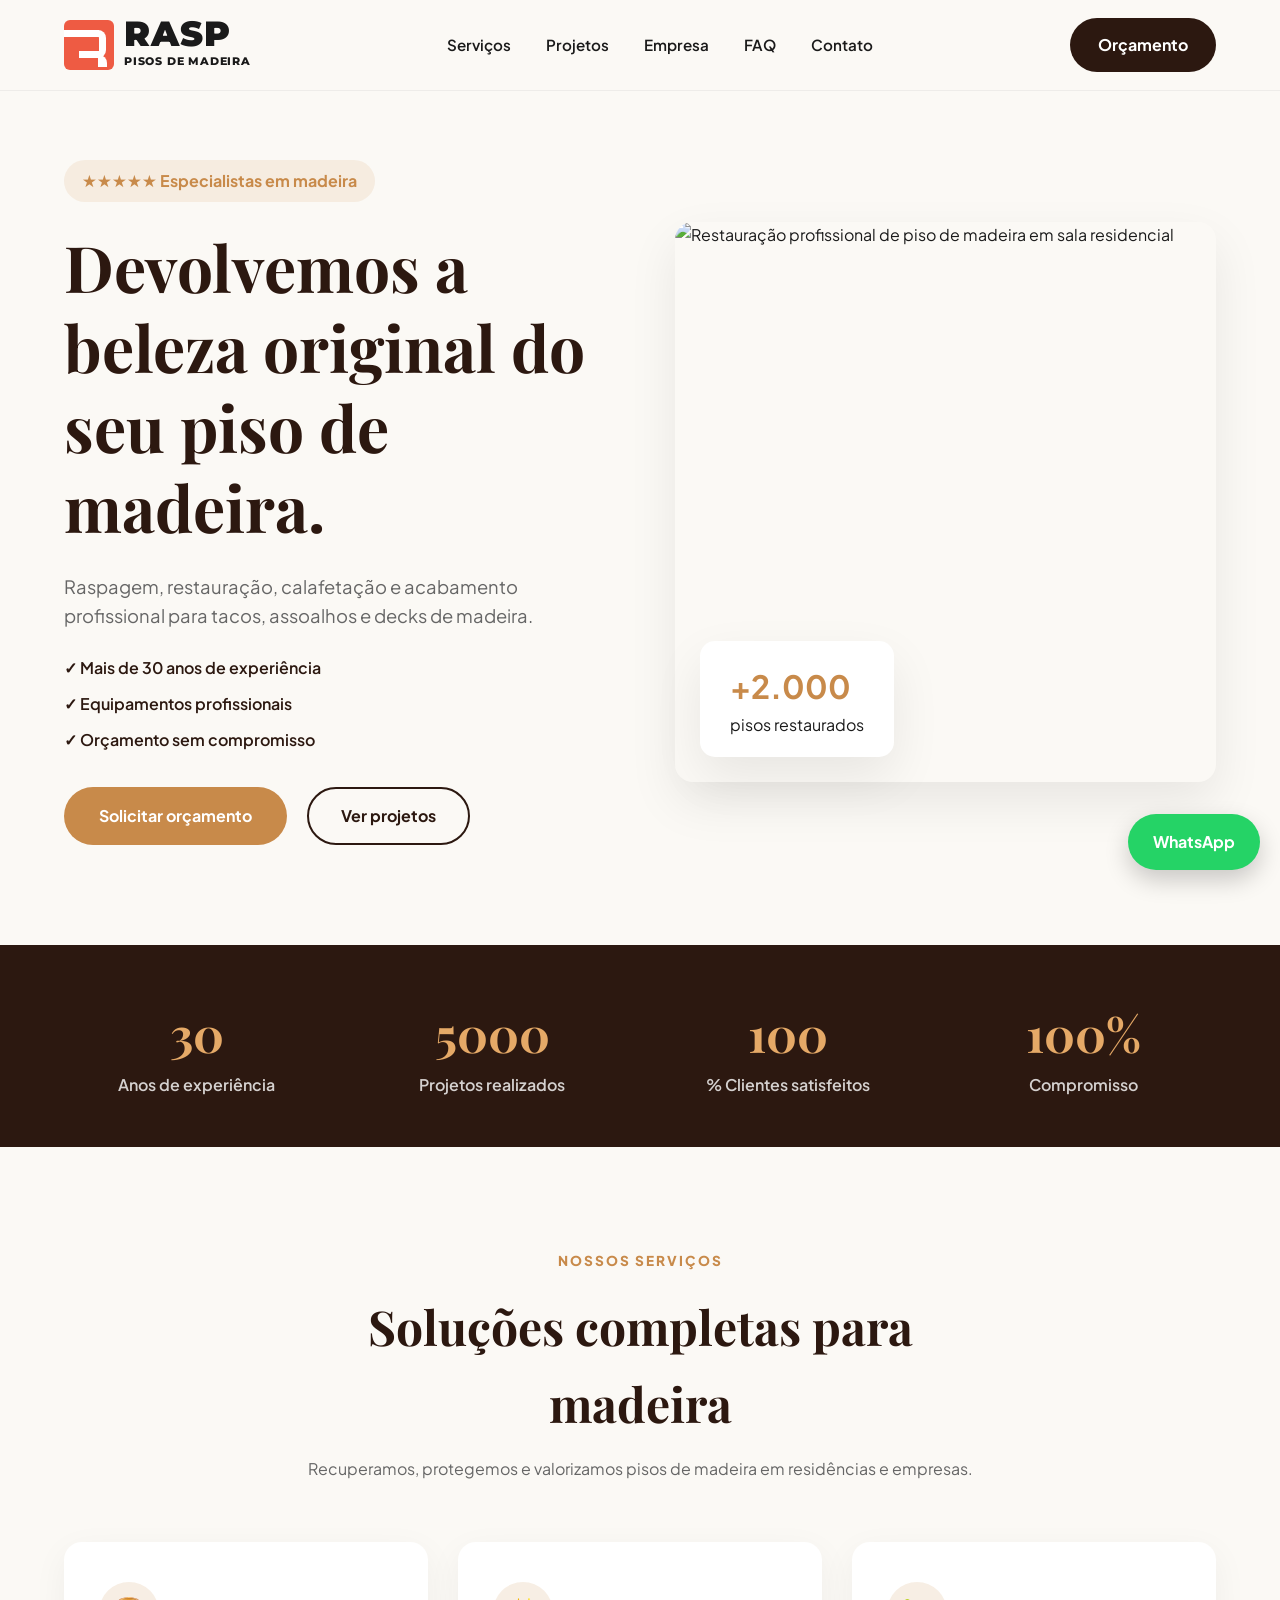
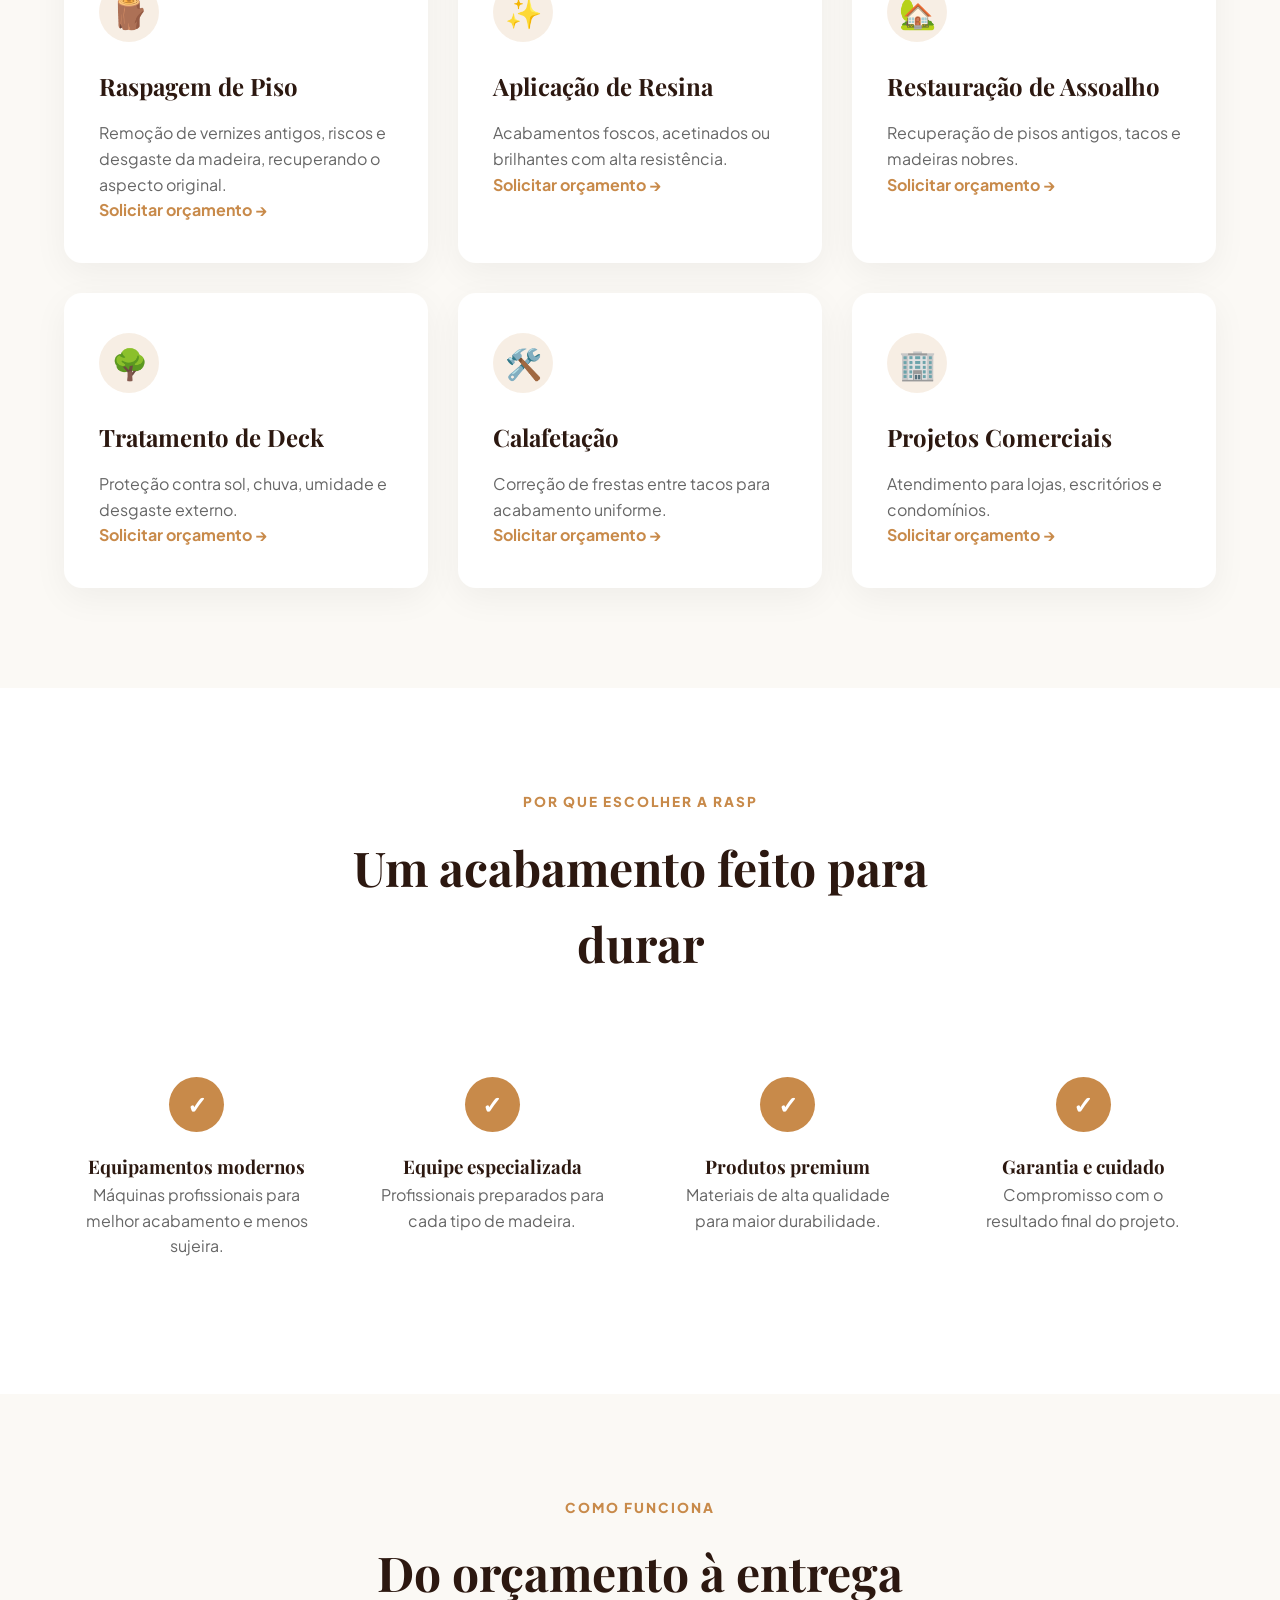
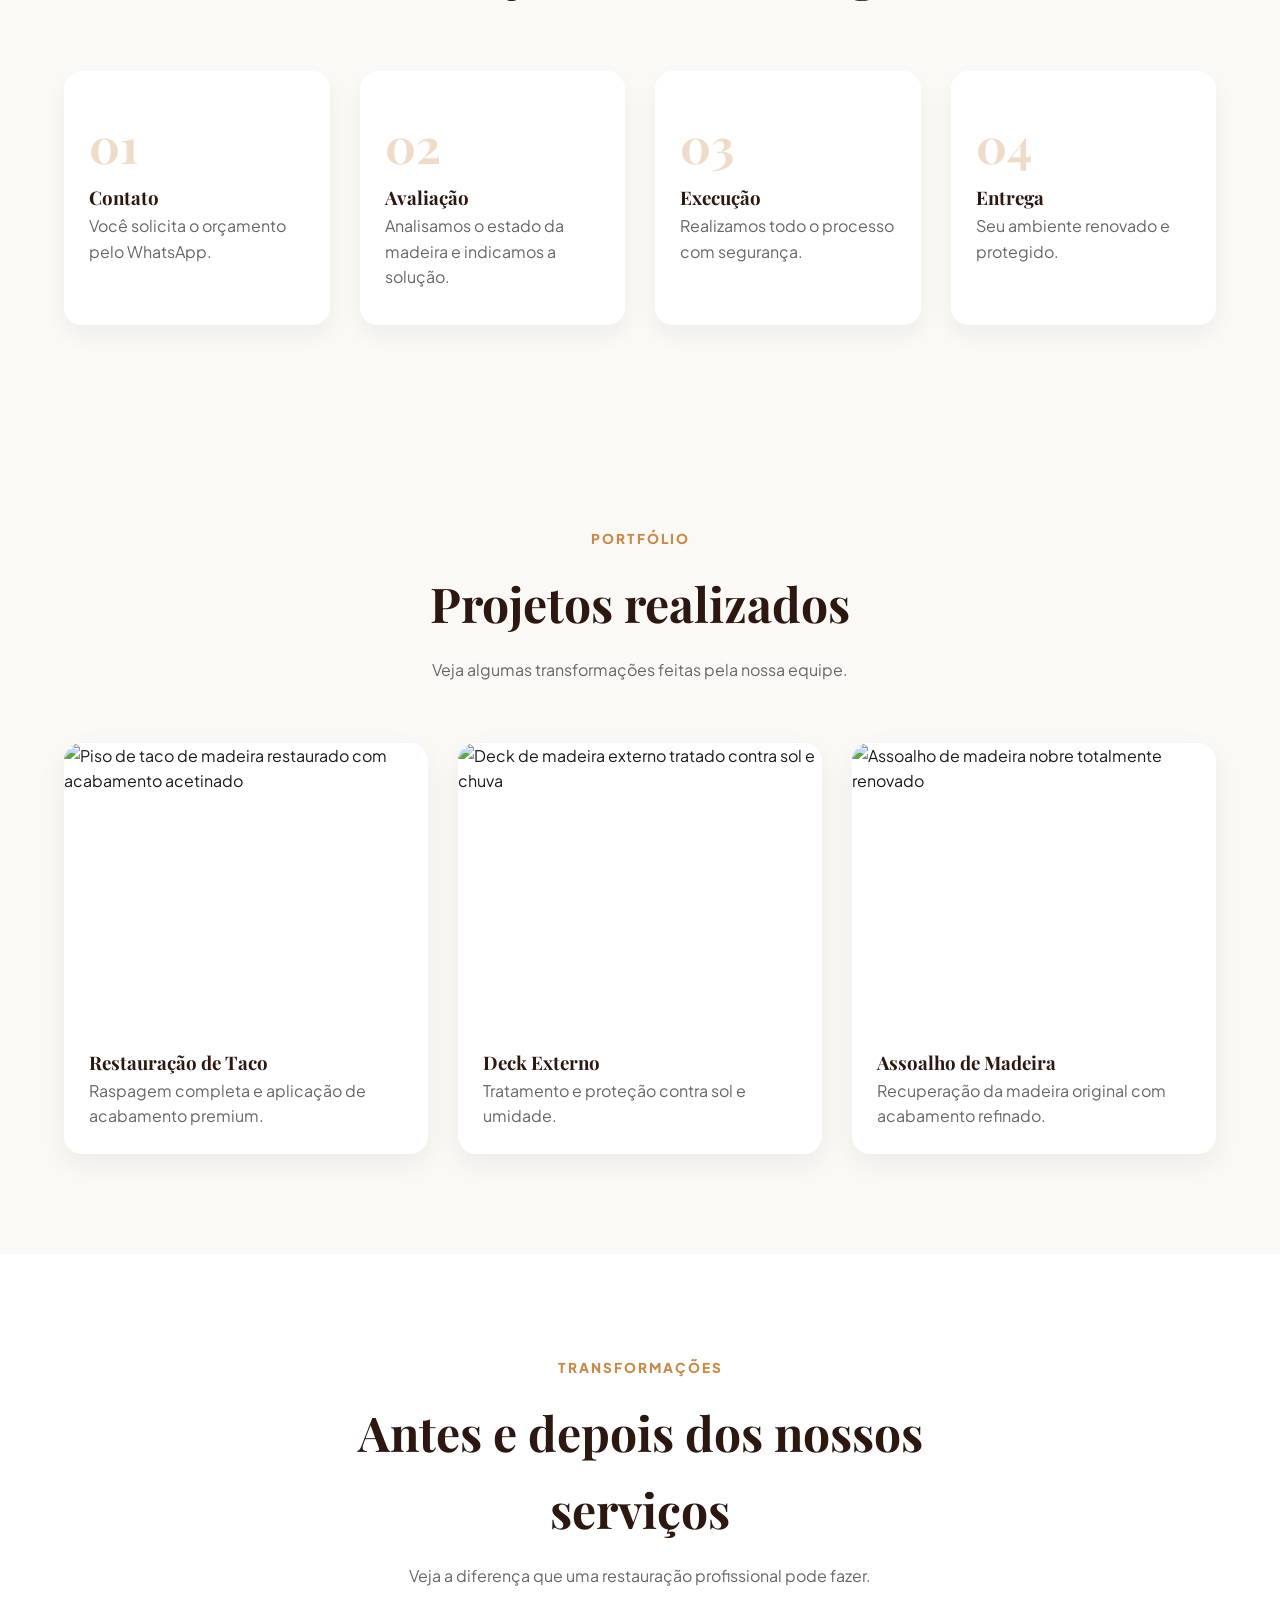
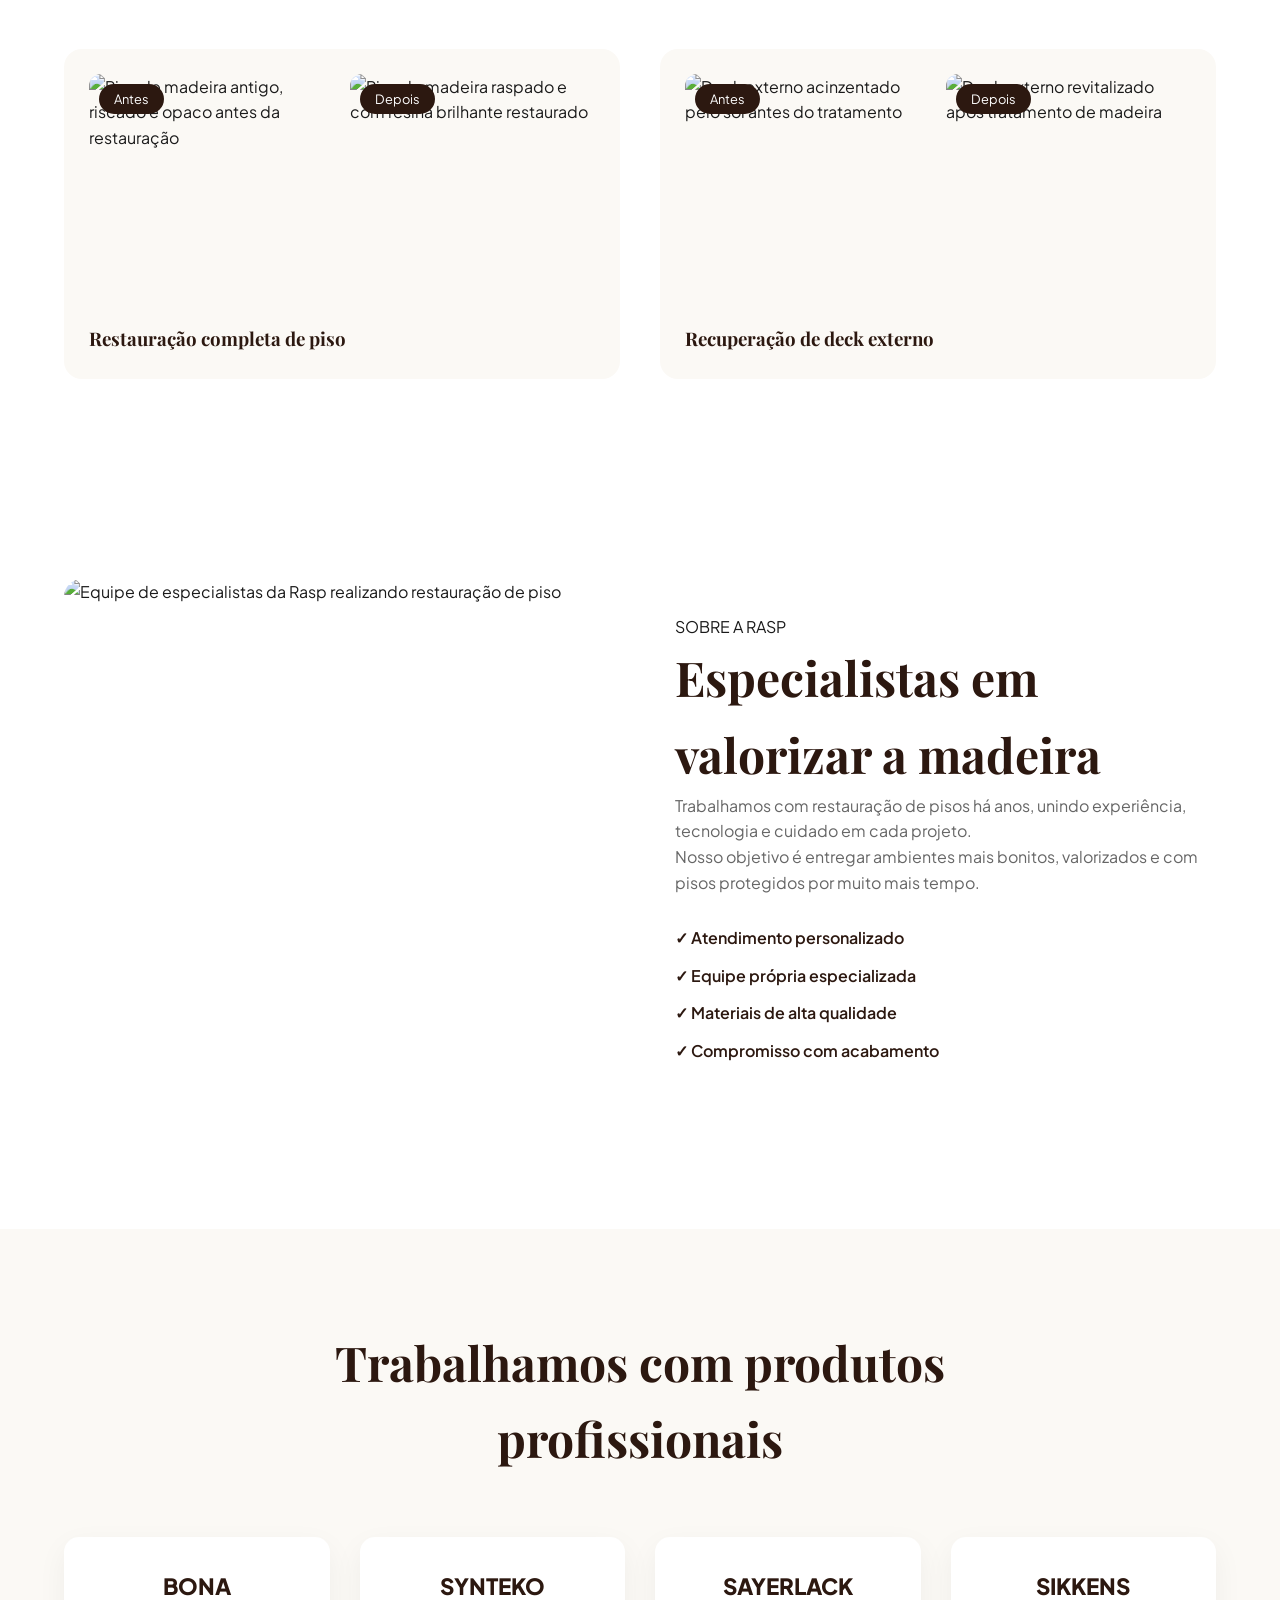
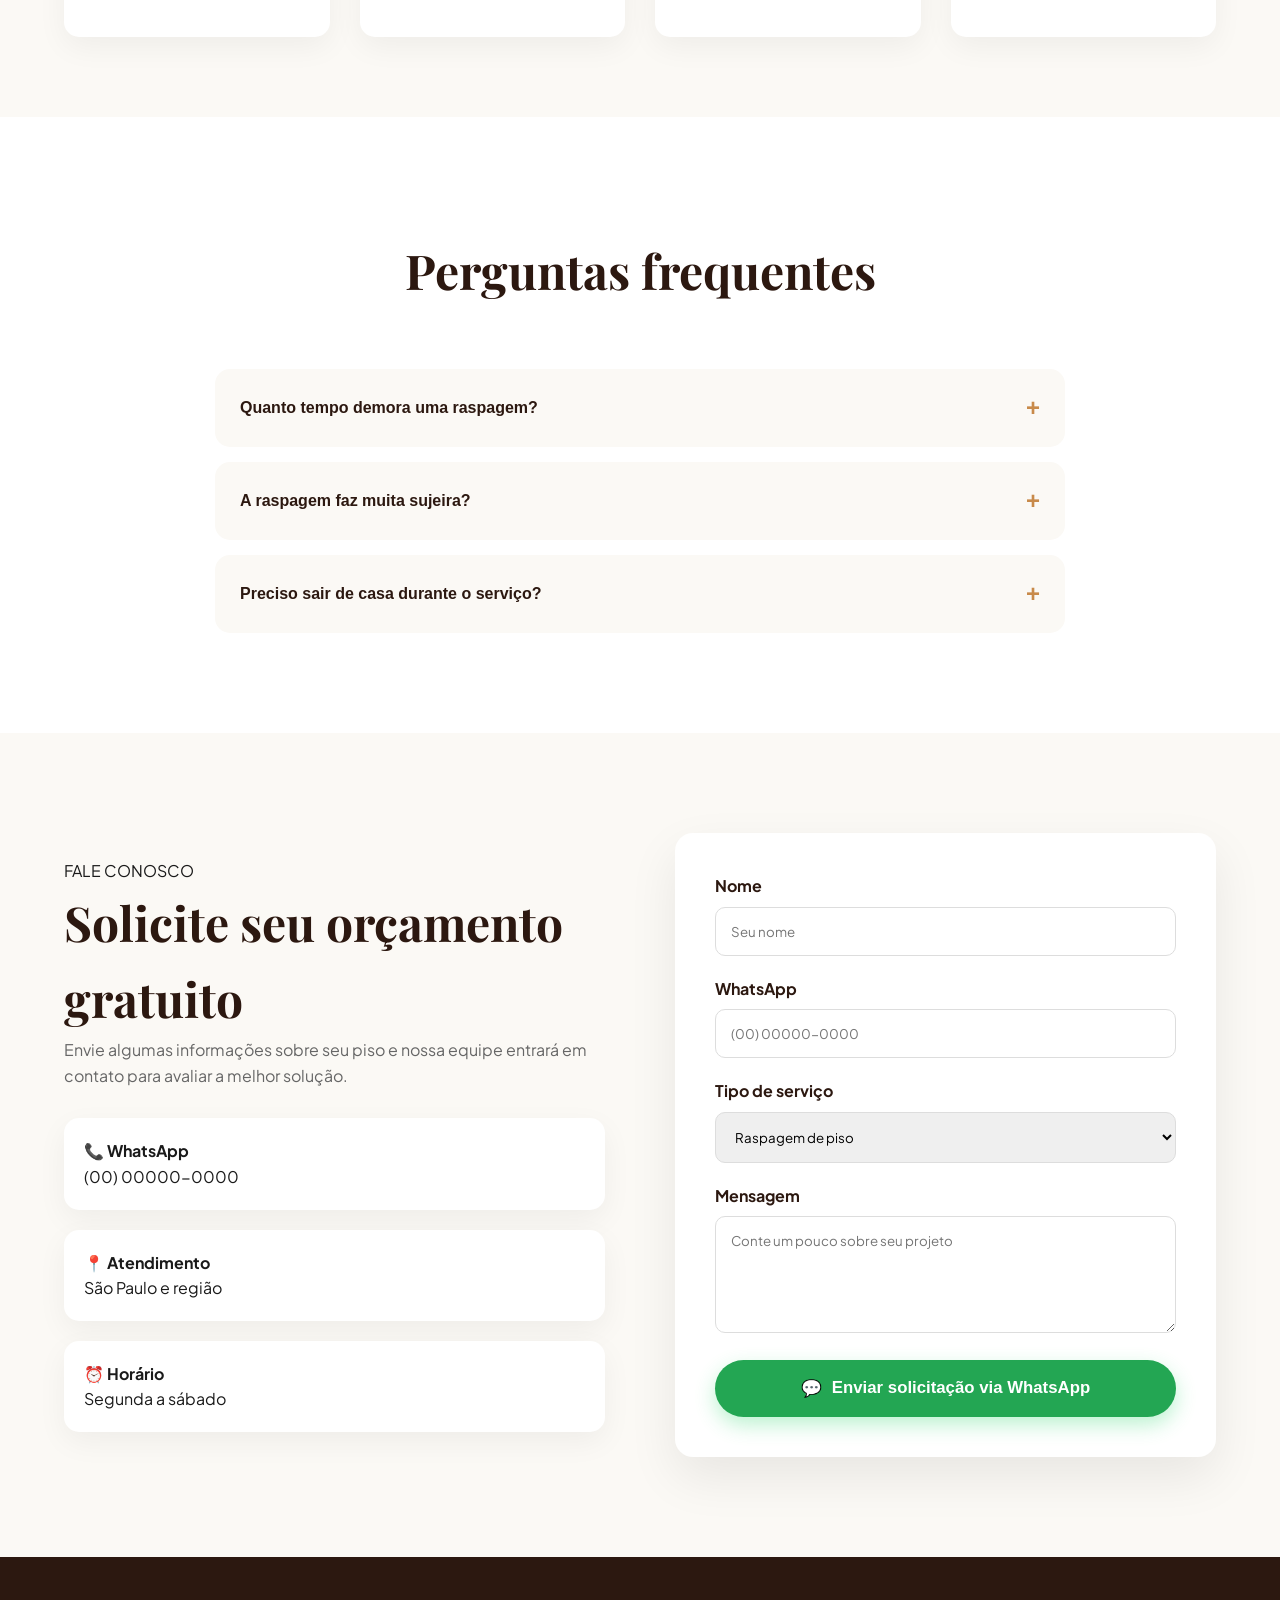
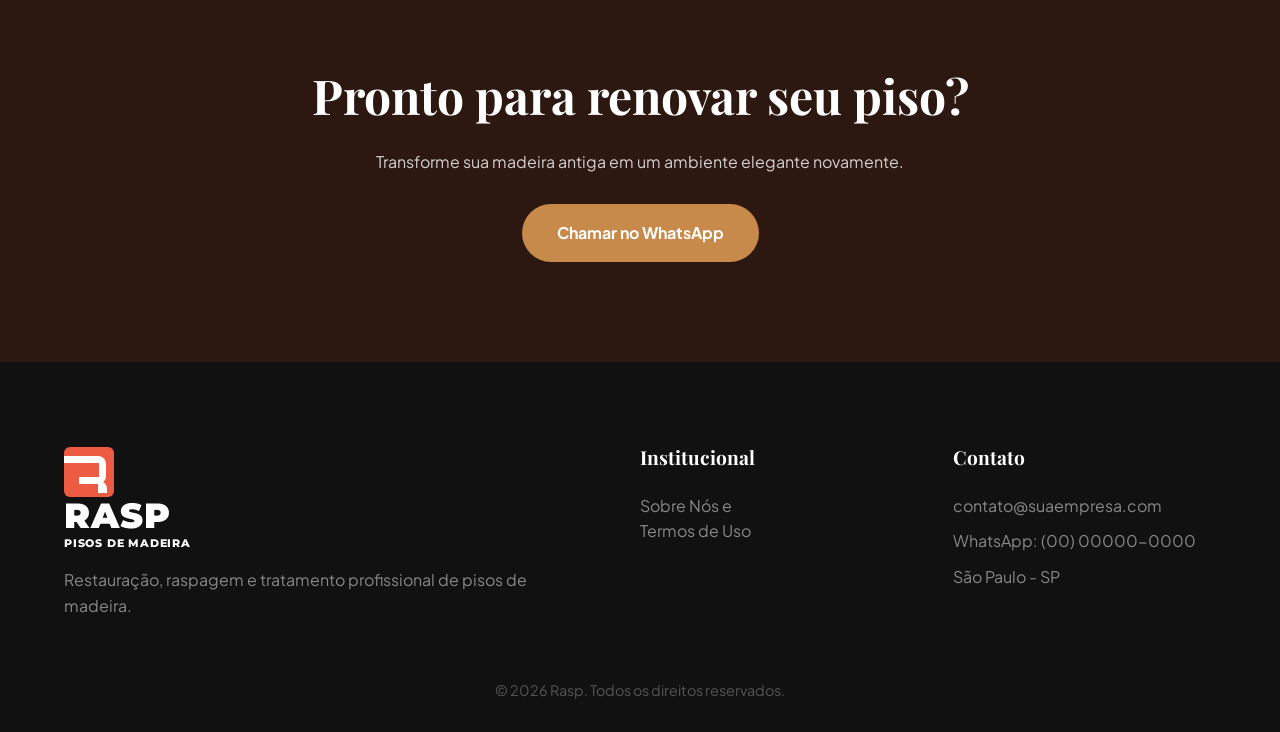
==== commit 6980e9cc: "melhora na borda da logo, separação da logo com o título, criaçao de sobre nós e termo de usos, otim" ====
--- a/index.html
+++ b/index.html
@@ -258,36 +258,6 @@
       </div>
     </section>
 
-    <!-- DEPOIMENTOS -->
-    <section class="testimonials hidden">
-      <div class="container">
-        <header class="section-title">
-          <span>CLIENTES</span>
-          <h2>O que nossos clientes dizem</h2>
-        </header>
-        <div class="testimonial-grid">
-          <div class="testimonial-card">
-            <div class="stars">★★★★★</div>
-            <p>"Meu piso estava muito desgastado. A equipe conseguiu recuperar completamente. O resultado ficou incrível."</p>
-            <strong>Mariana Oliveira</strong>
-            <span>Cliente residencial</span>
-          </div>
-          <div class="testimonial-card">
-            <div class="stars">★★★★★</div>
-            <p>"Serviço organizado, equipe cuidadosa e acabamento perfeito. Recomendo."</p>
-            <strong>Carlos Almeida</strong>
-            <span>Cliente residencial</span>
-          </div>
-          <div class="testimonial-card">
-            <div class="stars">★★★★★</div>
-            <p>"O deck ficou como novo novamente. Excelente trabalho do começo ao fim."</p>
-            <strong>Fernanda Santos</strong>
-            <span>Cliente residencial</span>
-          </div>
-        </div>
-      </div>
-    </section>
-
     <!-- SOBRE A EMPRESA -->
     <section class="about hidden" id="sobre">
       <div class="container about-grid">
@@ -384,7 +354,9 @@
             <label for="mensagem">Mensagem</label>
             <textarea id="mensagem" name="mensagem" rows="5" placeholder="Conte um pouco sobre seu projeto"></textarea>
           </div>
-          <button type="submit" class="btn-primary">Enviar solicitação via WhatsApp</button>
+          <button type="submit" class="btn-primary btn-whatsapp-form">
+            <span>💬</span> Enviar solicitação via WhatsApp
+          </button>
         </form>
       </div>
     </section>
@@ -414,15 +386,15 @@
         </a>
         <p style="margin-top: 15px;">Restauração, raspagem e tratamento profissional de pisos de madeira.</p>
       </div>
-      <div>
-        <h3>Links</h3>
-        <a href="#inicio">Início</a>
-        <a href="#servicos">Serviços</a>
-        <a href="#projetos">Projetos</a>
-        <a href="#contato">Contato</a>
+      <div class="footer-container">
+        <h3>Institucional</h3>
+        <ul>
+          <li><a href="Institucional/index.html">Sobre Nós e <br> Termos de Uso</a></li>
+        </ul>
       </div>
       <div>
         <h3>Contato</h3>
+        <p><i class="fas fa-envelope"></i> contato@suaempresa.com</p>
         <p>WhatsApp: (00) 00000-0000</p>
         <p>São Paulo - SP</p>
       </div>
--- a/style.css
+++ b/style.css
@@ -1,13 +1,20 @@
 /* RESET & VARIÁVEIS */
-* { margin: 0; padding: 0; box-sizing: border-box; }
-html { scroll-behavior: smooth; }
+* { 
+  margin: 0; 
+  padding: 0; 
+  box-sizing: border-box; 
+}
+
+html { 
+  scroll-behavior: smooth; 
+}
 
 :root {
   --primary: #2C1810;
   --secondary: #C88A4A;
   --accent: #E5A967;
-  --logo-coral: #EE5B43; /* Cor idêntica à imagem enviada */
-  --logo-green: #28493C; /* Cor verde/escura idêntica à imagem enviada */
+  --logo-coral: #EE5B43;
+  --logo-green: #28493C;
   --background: #FBF9F5;
   --white: #ffffff;
   --dark: #1A1A1A;
@@ -22,23 +29,60 @@
   color: var(--dark); 
   line-height: 1.6; 
   overflow-x: hidden; 
-}
-
-img { max-width: 100%; display: block; }
-a { text-decoration: none; color: inherit; }
-ul { list-style: none; }
+  word-break: break-word;
+}
+
+img { 
+  max-width: 100%; 
+  height: auto; 
+  display: block; 
+}
+
+a { 
+  text-decoration: none; 
+  color: inherit; 
+}
+
+ul { 
+  list-style: none; 
+}
+
+/* Efeito Hover para o link de Institucional */
+.footer-container a {
+  display: inline-block;
+  transition: all 0.3s ease;
+}
+
+.footer-container a:hover {
+  color: var(--white);
+  transform: translateY(-5px);
+}
 
 /* TIPOGRAFIA */
-h1, h2, h3 { font-family: 'Playfair Display', serif; color: var(--primary); }
-h1 { font-size: clamp(2.5rem, 5vw, 4.5rem); line-height: 1.1; }
-h2 { font-size: clamp(2rem, 4vw, 3rem); }
-p { color: var(--gray); }
-
-.container { width: min(1200px, 90%); margin: auto; }
-
-/* ==========================================================
-   LOGO IDENTICO À IMAGEM FORNECIDA
-   ========================================================== */
+h1, h2, h3 { 
+  font-family: 'Playfair Display', serif; 
+  color: var(--primary); 
+}
+
+h1 { 
+  font-size: clamp(2rem, 5vw, 4.5rem); 
+  line-height: 1.25; 
+}
+
+h2 { 
+  font-size: clamp(1.6rem, 4vw, 3rem); 
+}
+
+p { 
+  color: var(--gray); 
+}
+
+.container { 
+  width: min(1200px, 90%); 
+  margin: auto; 
+}
+
+/* LOGO */
 .logo { 
   display: flex; 
   align-items: center; 
@@ -46,36 +90,34 @@
   text-decoration: none; 
 }
 
-/* Caixa Coral/Laranja com cantos arredondados */
 .logo-box {
   width: 50px;
   height: 50px;
   background-color: var(--logo-coral);
-  border-radius: 12px;
+  border-radius: 6px;
   display: flex;
   align-items: center;
   justify-content: center;
   position: relative;
-}
-
-/* Subtituição da estrutura do .logo-r por uma LINHA RETA BRANCA */
+  flex-shrink: 0;
+  margin: 5px 0px;
+}
+
 .logo-r {
   position: relative;
-  width: 35px;               /* Comprimento da linha principal */
-  height: 7px;               /* Espessura da linha branca */
-  background-color: white;   /* Transforma a base em uma linha reta branca */
-  border: none;              /* Remove as bordas/caixa antigas */
+  width: 35px;
+  height: 7px;
+  background-color: white;
+  border: none;
   border-radius: 0;
-    top: -12px;         
-    left: -8px;       /* Ajuste de posição para alinhar com a nova linha */
-
-}
-
-/* Arco superior do R (Mantido conforme o seu código) */
+  top: -12px;
+  left: -7.5px;
+}
+
 .logo-r::before {
   content: '';
   position: absolute;
-  top: -0.001px;                /* Ajuste de posição para alinhar com a nova linha */
+  top: -0.001px;
   right: -7px;
   width: 20px;
   height: 14px;
@@ -84,7 +126,6 @@
   border-radius: 0 8px 8px 0;
 }
 
-/* Perna do R apontando para a direita (Mantido conforme o seu código) */
 .logo-r::after {
   content: '';
   position: absolute;
@@ -106,7 +147,7 @@
   font-family: 'Montserrat', sans-serif; 
   font-weight: 900; 
   font-size: 2.2rem; 
-  color: var(--logo-dark); 
+  color: var(--dark); 
   letter-spacing: 1px; 
   line-height: 0.8; 
 }
@@ -115,14 +156,12 @@
   font-family: 'Montserrat', sans-serif; 
   font-weight: 800; 
   font-size: 0.68rem; 
-  color: var(--logo-dark); 
+  color: var(--dark); 
   letter-spacing: 0.8px; 
   margin-top: 5px; 
 }
 
-/* ==========================================================
-   HEADER & NAVEGAÇÃO
-   ========================================================== */
+/* HEADER & NAVEGAÇÃO */
 .header { 
   position: fixed; 
   top: 0; 
@@ -141,11 +180,629 @@
   justify-content: space-between; 
 }
 
-.nav { display: flex; gap: 35px; }
-.nav a { font-weight: 600; font-size: .95rem; transition: .3s; }
-.nav a:hover { color: var(--secondary); }
-
-/* Menu Mobile Ativo */
+.nav { 
+  display: flex; 
+  gap: 35px; 
+}
+
+.nav a { 
+  font-weight: 600; 
+  font-size: .95rem; 
+  transition: .3s; 
+}
+
+.nav a:hover { 
+  color: var(--secondary); 
+}
+
+.header-actions { 
+  display: flex; 
+  align-items: center; 
+}
+
+.btn-header { 
+  background: var(--primary); 
+  color: white; 
+  padding: 14px 28px; 
+  border-radius: 50px; 
+  font-weight: 700; 
+  transition: .3s; 
+}
+
+.btn-header:hover { 
+  background: var(--secondary); 
+}
+
+.menu-mobile { 
+  display: none; 
+  border: 0; 
+  background: transparent; 
+  cursor: pointer; 
+}
+
+.menu-mobile span { 
+  display: block; 
+  width: 28px; 
+  height: 3px; 
+  margin: 5px; 
+  background: var(--primary); 
+}
+
+/* HERO */
+.hero { 
+  padding: 160px 0 100px; 
+}
+
+.hero-grid { 
+  display: grid; 
+  grid-template-columns: 1fr 1fr; 
+  align-items: center; 
+  gap: 70px; 
+}
+
+.hero-tag { 
+  display: inline-block; 
+  background: rgba(200,138,74,.12); 
+  color: var(--secondary); 
+  padding: 8px 18px; 
+  border-radius: 50px; 
+  font-weight: 700; 
+  margin-bottom: 25px; 
+}
+
+.hero-content p { 
+  margin: 25px 0; 
+  font-size: 1.15rem; 
+  max-width: 550px; 
+}
+
+.hero-points { 
+  display: grid; 
+  gap: 10px; 
+  margin-bottom: 35px; 
+  color: var(--primary); 
+  font-weight: 600; 
+}
+
+.hero-buttons { 
+  display: flex; 
+  gap: 20px; 
+  flex-wrap: wrap; 
+}
+
+.btn-primary { 
+  display: inline-flex; 
+  align-items: center; 
+  justify-content: center; 
+  background: var(--secondary); 
+  color: white; 
+  padding: 16px 35px; 
+  border-radius: 50px; 
+  font-weight: 700; 
+  transition: .3s; 
+  text-align: center; 
+}
+
+.btn-primary:hover { 
+  background: var(--primary); 
+  transform: translateY(-3px); 
+}
+
+.btn-outline { 
+  display: inline-flex; 
+  align-items: center; 
+  justify-content: center; 
+  border: 2px solid var(--primary); 
+  padding: 14px 32px; 
+  border-radius: 50px; 
+  font-weight: 700; 
+  color: var(--primary); 
+  transition: .3s; 
+  text-align: center; 
+}
+
+.btn-outline:hover { 
+  background: var(--primary); 
+  color: white; 
+}
+
+.hero-image { 
+  position: relative; 
+}
+
+.hero-image img { 
+  width: 100%; 
+  height: 560px; 
+  object-fit: cover; 
+  border-radius: var(--radius); 
+  box-shadow: var(--shadow); 
+}
+
+.hero-card { 
+  position: absolute; 
+  bottom: 25px; 
+  left: 25px; 
+  background: white; 
+  padding: 20px 30px; 
+  border-radius: 15px; 
+  box-shadow: var(--shadow); 
+}
+
+.hero-card strong { 
+  display: block; 
+  font-size: 2rem; 
+  color: var(--secondary); 
+}
+
+/* SEÇÕES, CARDS E GRIDS */
+.stats { 
+  background: var(--primary); 
+  padding: 50px 0; 
+}
+
+.stats-grid { 
+  display: grid; 
+  grid-template-columns: repeat(4, 1fr); 
+  gap: 30px; 
+  text-align: center; 
+}
+
+.stat-item strong { 
+  display: block; 
+  color: var(--accent); 
+  font-size: 3rem; 
+  font-family: 'Playfair Display', serif; 
+}
+
+.stat-item span { 
+  color: rgba(255,255,255,.8); 
+  font-weight: 600; 
+}
+
+.section-title { 
+  text-align: center; 
+  max-width: 700px; 
+  margin: 0 auto 60px; 
+}
+
+.section-title span { 
+  color: var(--secondary); 
+  font-weight: 800; 
+  font-size: .85rem; 
+  letter-spacing: 2px; 
+}
+
+.section-title h2 { 
+  margin: 15px 0; 
+}
+
+.services, .features, .process, .projects, .before-after, .about, .faq, .contact { 
+  padding: 100px 0; 
+}
+
+.features, .before-after, .about, .faq { 
+  background: white; 
+}
+
+.services-grid, .projects-grid { 
+  display: grid; 
+  grid-template-columns: repeat(3, 1fr); 
+  gap: 30px; 
+}
+
+.service-card { 
+  background: white; 
+  padding: 40px 35px; 
+  border-radius: var(--radius); 
+  box-shadow: 0 10px 35px rgba(0,0,0,.05); 
+  transition: .3s; 
+}
+
+.service-card:hover { 
+  transform: translateY(-10px); 
+  box-shadow: var(--shadow); 
+}
+
+.service-icon { 
+  width: 60px; 
+  height: 60px; 
+  display: flex; 
+  align-items: center; 
+  justify-content: center; 
+  background: rgba(200,138,74,.15); 
+  border-radius: 50%; 
+  font-size: 30px; 
+  margin-bottom: 25px; 
+}
+
+.service-card h3 { 
+  margin-bottom: 15px; 
+  font-size: 1.5rem; 
+}
+
+.service-card a { 
+  color: var(--secondary); 
+  font-weight: 700; 
+}
+
+.features-grid, .process-grid, .brands-grid { 
+  display: grid; 
+  grid-template-columns: repeat(4, 1fr); 
+  gap: 30px; 
+}
+
+.feature-card { 
+  text-align: center; 
+  padding: 35px 20px; 
+}
+
+.feature-icon { 
+  width: 55px; 
+  height: 55px; 
+  margin: 0 auto 20px; 
+  background: var(--secondary); 
+  color: white; 
+  border-radius: 50%; 
+  display: flex; 
+  justify-content: center; 
+  align-items: center; 
+  font-size: 1.5rem; 
+  font-weight: bold; 
+}
+
+.process-item { 
+  background: white; 
+  padding: 35px 25px; 
+  border-radius: var(--radius); 
+  box-shadow: 0 10px 25px rgba(0,0,0,.05); 
+}
+
+.process-item strong { 
+  font-size: 3rem; 
+  color: rgba(200,138,74,.3); 
+  font-family: 'Playfair Display', serif; 
+}
+
+.project-card { 
+  overflow: hidden; 
+  background: white; 
+  border-radius: var(--radius); 
+  box-shadow: 0 10px 30px rgba(0,0,0,.06); 
+}
+
+.project-card img { 
+  width: 100%; 
+  height: 280px; 
+  object-fit: cover; 
+  transition: .5s; 
+}
+
+.project-card:hover img { 
+  transform: scale(1.08); 
+}
+
+.project-info { 
+  padding: 25px; 
+}
+
+.before-grid { 
+  display: grid; 
+  grid-template-columns: repeat(2, 1fr); 
+  gap: 40px; 
+}
+
+.before-card { 
+  background: var(--background); 
+  border-radius: var(--radius); 
+  padding: 25px; 
+}
+
+.before-images { 
+  display: grid; 
+  grid-template-columns: 1fr 1fr; 
+  gap: 15px; 
+}
+
+.before-images div { 
+  position: relative; 
+}
+
+.before-images span { 
+  position: absolute; 
+  top: 10px; 
+  left: 10px; 
+  background: var(--primary); 
+  color: white; 
+  padding: 5px 15px; 
+  border-radius: 30px; 
+  font-size: .8rem; 
+  z-index: 2; 
+}
+
+.before-images img { 
+  width: 100%; 
+  height: 250px; 
+  object-fit: cover; 
+  border-radius: 12px; 
+}
+
+.about-grid, .contact-grid { 
+  display: grid; 
+  grid-template-columns: 1fr 1fr; 
+  align-items: center; 
+  gap: 70px; 
+}
+
+.about-image img { 
+  width: 100%; 
+  height: 550px; 
+  object-fit: cover; 
+  border-radius: var(--radius); 
+}
+
+.about-content ul { 
+  display: grid; 
+  gap: 12px; 
+  margin: 30px 0; 
+}
+
+.about-content li { 
+  font-weight: 600; 
+  color: var(--primary); 
+}
+
+.brands { 
+  padding: 80px 0; 
+}
+
+.brands-grid div { 
+  background: white; 
+  height: 100px; 
+  display: flex; 
+  align-items: center; 
+  justify-content: center; 
+  border-radius: 15px; 
+  font-size: 1.4rem; 
+  font-weight: 800; 
+  color: var(--primary); 
+  box-shadow: 0 10px 30px rgba(0,0,0,.05); 
+}
+
+.faq-list { 
+  max-width: 850px; 
+  margin: auto; 
+  display: grid; 
+  gap: 15px; 
+}
+
+.faq-item { 
+  background: var(--background); 
+  border-radius: 15px; 
+  overflow: hidden; 
+}
+
+.faq-item button { 
+  width: 100%; 
+  padding: 25px; 
+  border: 0; 
+  background: transparent; 
+  display: flex; 
+  justify-content: space-between; 
+  align-items: center; 
+  font-size: 1rem; 
+  font-weight: 700; 
+  cursor: pointer; 
+  color: var(--primary); 
+  text-align: left; 
+}
+
+.faq-item button span { 
+  font-size: 1.5rem; 
+  color: var(--secondary); 
+}
+
+.faq-answer { 
+  display: none; 
+  padding: 0 25px 25px; 
+}
+
+.faq-answer.active { 
+  display: block; 
+}
+
+.contact-info { 
+  display: grid; 
+  gap: 20px; 
+  margin-top: 30px; 
+}
+
+.contact-info div { 
+  background: white; 
+  padding: 20px; 
+  border-radius: 15px; 
+  box-shadow: 0 10px 30px rgba(0,0,0,.05); 
+}
+
+.quote-form { 
+  background: white; 
+  padding: 40px; 
+  border-radius: var(--radius); 
+  box-shadow: var(--shadow); 
+}
+
+.form-group { 
+  margin-bottom: 20px; 
+}
+
+.form-group label { 
+  display: block; 
+  margin-bottom: 8px; 
+  color: var(--primary); 
+  font-weight: 700; 
+}
+
+.form-group input, .form-group select, .form-group textarea { 
+  width: 100%; 
+  padding: 15px; 
+  border: 1px solid #ddd; 
+  border-radius: 10px; 
+  font-family: inherit; 
+  outline: none; 
+  transition: .3s; 
+}
+
+/* NOVO DESIGN DO BOTÃO DO FORMULÁRIO (WHATSAPP) */
+.btn-whatsapp-form {
+  width: 100%;
+  background-color: #23a653;
+  color: #ffffff;
+  font-size: 1.05rem;
+  font-weight: 700;
+  display: inline-flex;
+  align-items: center;
+  justify-content: center;
+  gap: 10px;
+  padding: 18px 25px;
+  border: none;
+  border-radius: 50px;
+  cursor: pointer;
+  box-shadow: 0 8px 20px rgba(37, 211, 102, 0.3);
+  transition: all 0.3s ease;
+}
+
+.btn-whatsapp-form:hover {
+  background-color: #1ebc57;
+  transform: translateY(-2px);
+  box-shadow: 0 12px 25px rgba(37, 211, 102, 0.4);
+}
+
+.btn-whatsapp-form:active {
+  transform: translateY(0);
+}
+
+.final-cta { 
+  text-align: center; 
+  padding: 100px 0; 
+  background: var(--primary); 
+  color: white; 
+}
+
+.final-cta h2 { 
+  color: white; 
+  margin-bottom: 15px; 
+}
+
+.final-cta p { 
+  color: rgba(255,255,255,.8); 
+  margin-bottom: 30px; 
+}
+
+.footer { 
+  background: #111; 
+  color: white; 
+  padding: 80px 0 30px; 
+}
+
+.footer-grid { 
+  display: grid; 
+  grid-template-columns: 2fr 1fr 1fr; 
+  gap: 50px; 
+  margin-bottom: 50px; 
+}
+
+.footer h3 { 
+  color: white; 
+  margin-bottom: 20px; 
+  font-size: 1.2rem; 
+}
+
+.footer p, .footer a { 
+  color: #888; 
+  display: block; 
+  margin-bottom: 10px; 
+}
+
+.copyright { 
+  text-align: center; 
+  color: #555; 
+  font-size: .9rem; 
+}
+
+/* BOTÕES FIXOS */
+.whatsapp-float { 
+  position: fixed; 
+  bottom: 30px; 
+  right: 20px; 
+  background: #25D366; 
+  color: white; 
+  padding: 15px 25px; 
+  border-radius: 50px; 
+  font-weight: 700; 
+  box-shadow: 0 10px 25px rgba(0,0,0,.2); 
+  z-index: 99; 
+}
+
+.back-top { 
+  position: fixed; 
+  bottom: 30px; 
+  left: 20px; 
+  width: 45px; 
+  height: 45px; 
+  background: var(--primary); 
+  color: white; 
+  border: 0; 
+  border-radius: 50%; 
+  cursor: pointer; 
+  display: none; 
+  align-items: center; 
+  justify-content: center; 
+  font-size: 1.2rem; 
+  z-index: 99; 
+}
+
+.back-top.active { 
+  display: flex; 
+}
+
+.hidden { 
+  opacity: 0; 
+  transform: translateY(30px); 
+  transition: all 0.6s ease-out; 
+}
+
+.show { 
+  opacity: 1; 
+  transform: translateY(0); 
+}
+
+/* ==========================================================
+   REGRAS RESPONSIVAS (TABLETS E CELULARES PEQUENOS)
+   ========================================================== */
+@media (max-width: 992px) {
+  .hero-grid, 
+  .about-grid, 
+  .contact-grid { 
+    grid-template-columns: 1fr; 
+    gap: 40px; 
+  }
+  
+  .services-grid, 
+  .projects-grid { 
+    grid-template-columns: repeat(2, 1fr); 
+  }
+  
+  .features-grid, 
+  .process-grid, 
+  .brands-grid { 
+    grid-template-columns: repeat(2, 1fr); 
+  }
+  
+  .footer-grid { 
+    grid-template-columns: 1fr; 
+    gap: 30px; 
+  }
+}
+
 @media (max-width: 768px) {
   .nav {
     position: absolute;
@@ -162,116 +819,57 @@
   .nav.active { display: flex; }
   .menu-mobile { display: block !important; }
   .header-actions { display: none; }
-}
-
-.header-actions { display: flex; align-items: center; }
-.btn-header { background: var(--primary); color: white; padding: 14px 28px; border-radius: 50px; font-weight: 700; transition: .3s; }
-.btn-header:hover { background: var(--secondary); }
-.menu-mobile { display: none; border: 0; background: transparent; cursor: pointer; }
-.menu-mobile span { display: block; width: 28px; height: 3px; margin: 5px; background: var(--primary); }
-
-/* ==========================================================
-   HERO
-   ========================================================== */
-.hero { padding: 160px 0 100px; }
-.hero-grid { display: grid; grid-template-columns: 1fr 1fr; align-items: center; gap: 70px; }
-.hero-tag { display: inline-block; background: rgba(200,138,74,.12); color: var(--secondary); padding: 8px 18px; border-radius: 50px; font-weight: 700; margin-bottom: 25px; }
-.hero-content p { margin: 25px 0; font-size: 1.15rem; max-width: 550px; }
-.hero-points { display: grid; gap: 10px; margin-bottom: 35px; color: var(--primary); font-weight: 600; }
-.hero-buttons { display: flex; gap: 20px; flex-wrap: wrap; }
-.btn-primary { display: inline-flex; align-items: center; justify-content: center; background: var(--secondary); color: white; padding: 16px 35px; border-radius: 50px; font-weight: 700; transition: .3s; }
-.btn-primary:hover { background: var(--primary); transform: translateY(-3px); }
-.btn-outline { display: inline-flex; align-items: center; justify-content: center; border: 2px solid var(--primary); padding: 14px 32px; border-radius: 50px; font-weight: 700; color: var(--primary); transition: .3s; }
-.btn-outline:hover { background: var(--primary); color: white; }
-.hero-image { position: relative; }
-.hero-image img { width: 100%; height: 560px; object-fit: cover; border-radius: var(--radius); box-shadow: var(--shadow); }
-.hero-card { position: absolute; bottom: 25px; left: 25px; background: white; padding: 20px 30px; border-radius: 15px; box-shadow: var(--shadow); }
-.hero-card strong { display: block; font-size: 2rem; color: var(--secondary); }
-
-/* ==========================================================
-   SEÇÕES, CARDS E GRIDS
-   ========================================================== */
-.stats { background: var(--primary); padding: 50px 0; }
-.stats-grid { display: grid; grid-template-columns: repeat(4, 1fr); gap: 30px; text-align: center; }
-.stat-item strong { display: block; color: var(--accent); font-size: 3rem; font-family: 'Playfair Display', serif; }
-.stat-item span { color: rgba(255,255,255,.8); font-weight: 600; }
-
-.section-title { text-align: center; max-width: 700px; margin: 0 auto 60px; }
-.section-title span { color: var(--secondary); font-weight: 800; font-size: .85rem; letter-spacing: 2px; }
-.section-title h2 { margin: 15px 0; }
-
-.services, .features, .process, .projects, .before-after, .testimonials, .about, .faq, .contact { padding: 100px 0; }
-.features, .before-after, .about, .faq { background: white; }
-
-.services-grid, .projects-grid, .testimonial-grid { display: grid; grid-template-columns: repeat(3, 1fr); gap: 30px; }
-.service-card { background: white; padding: 40px 35px; border-radius: var(--radius); box-shadow: 0 10px 35px rgba(0,0,0,.05); transition: .3s; }
-.service-card:hover { transform: translateY(-10px); box-shadow: var(--shadow); }
-.service-icon { width: 60px; height: 60px; display: flex; align-items: center; justify-content: center; background: rgba(200,138,74,.15); border-radius: 50%; font-size: 30px; margin-bottom: 25px; }
-.service-card h3 { margin-bottom: 15px; font-size: 1.5rem; }
-.service-card a { color: var(--secondary); font-weight: 700; }
-
-.features-grid, .process-grid, .brands-grid { display: grid; grid-template-columns: repeat(4, 1fr); gap: 30px; }
-.feature-card { text-align: center; padding: 35px 20px; }
-.feature-icon { width: 55px; height: 55px; margin: 0 auto 20px; background: var(--secondary); color: white; border-radius: 50%; display: flex; justify-content: center; align-items: center; font-size: 1.5rem; font-weight: bold; }
-
-.process-item { background: white; padding: 35px 25px; border-radius: var(--radius); box-shadow: 0 10px 25px rgba(0,0,0,.05); }
-.process-item strong { font-size: 3rem; color: rgba(200,138,74,.3); font-family: 'Playfair Display', serif; }
-
-.project-card { overflow: hidden; background: white; border-radius: var(--radius); box-shadow: 0 10px 30px rgba(0,0,0,.06); }
-.project-card img { width: 100%; height: 280px; object-fit: cover; transition: .5s; }
-.project-card:hover img { transform: scale(1.08); }
-.project-info { padding: 25px; }
-
-.before-grid { display: grid; grid-template-columns: repeat(2, 1fr); gap: 40px; }
-.before-card { background: var(--background); border-radius: var(--radius); padding: 25px; }
-.before-images { display: grid; grid-template-columns: 1fr 1fr; gap: 15px; }
-.before-images div { position: relative; }
-.before-images span { position: absolute; top: 10px; left: 10px; background: var(--primary); color: white; padding: 5px 15px; border-radius: 30px; font-size: .8rem; z-index: 2; }
-.before-images img { width: 100%; height: 250px; object-fit: cover; border-radius: 12px; }
-
-.testimonial-card { background: white; padding: 35px; border-radius: var(--radius); box-shadow: 0 15px 40px rgba(0,0,0,.06); }
-.stars { color: #E5A967; font-size: 1.3rem; margin-bottom: 20px; }
-
-.about-grid, .contact-grid { display: grid; grid-template-columns: 1fr 1fr; align-items: center; gap: 70px; }
-.about-image img { width: 100%; height: 550px; object-fit: cover; border-radius: var(--radius); }
-.about-content ul { display: grid; gap: 12px; margin: 30px 0; }
-.about-content li { font-weight: 600; color: var(--primary); }
-
-.brands { padding: 80px 0; }
-.brands-grid div { background: white; height: 100px; display: flex; align-items: center; justify-content: center; border-radius: 15px; font-size: 1.4rem; font-weight: 800; color: var(--primary); box-shadow: 0 10px 30px rgba(0,0,0,.05); }
-
-.faq-list { max-width: 850px; margin: auto; display: grid; gap: 15px; }
-.faq-item { background: var(--background); border-radius: 15px; overflow: hidden; }
-.faq-item button { width: 100%; padding: 25px; border: 0; background: transparent; display: flex; justify-content: space-between; align-items: center; font-size: 1rem; font-weight: 700; cursor: pointer; color: var(--primary); text-align: left; }
-.faq-item button span { font-size: 1.5rem; color: var(--secondary); }
-.faq-answer { display: none; padding: 0 25px 25px; }
-.faq-answer.active { display: block; }
-
-.contact-info { display: grid; gap: 20px; margin-top: 30px; }
-.contact-info div { background: white; padding: 20px; border-radius: 15px; box-shadow: 0 10px 30px rgba(0,0,0,.05); }
-
-.quote-form { background: white; padding: 40px; border-radius: var(--radius); box-shadow: var(--shadow); }
-.form-group { margin-bottom: 20px; }
-.form-group label { display: block; margin-bottom: 8px; color: var(--primary); font-weight: 700; }
-.form-group input, .form-group select, .form-group textarea { width: 100%; padding: 15px; border: 1px solid #ddd; border-radius: 10px; font-family: inherit; outline: none; transition: .3s; }
-
-.final-cta { text-align: center; padding: 100px 0; background: var(--primary); color: white; }
-.final-cta h2 { color: white; margin-bottom: 15px; }
-.final-cta p { color: rgba(255,255,255,.8); margin-bottom: 30px; }
-
-.footer { background: #111; color: white; padding: 80px 0 30px; }
-.footer-grid { display: grid; grid-template-columns: 2fr 1fr 1fr; gap: 50px; margin-bottom: 50px; }
-.footer h3 { color: white; margin-bottom: 20px; font-size: 1.2rem; }
-.footer p, .footer a { color: #888; display: block; margin-bottom: 10px; }
-.copyright { text-align: center; color: #555; border-top: 1px solid #222; padding-top: 30px; font-size: .9rem; }
-
-/* ==========================================================
-   BOTÕES FIXOS & ANIMAÇÕES JS
-   ========================================================== */
-.whatsapp-float { position: fixed; bottom: 30px; right: 30px; background: #25D366; color: white; padding: 15px 25px; border-radius: 50px; font-weight: 700; box-shadow: 0 10px 25px rgba(0,0,0,.2); z-index: 99; }
-.back-top { position: fixed; bottom: 30px; left: 30px; width: 45px; height: 45px; background: var(--primary); color: white; border: 0; border-radius: 50%; cursor: pointer; display: none; align-items: center; justify-content: center; font-size: 1.2rem; z-index: 99; }
-.back-top.active { display: flex; }
-
-/* Classes adicionadas para suporte à animação do script.js */
-.hidden { opacity: 0; transform: translateY(30px); transition: all 0.6s ease-out; }
-.show { opacity: 1; transform: translateY(0); }+
+  .hero { padding: 130px 0 60px; }
+  .hero-buttons { flex-direction: column; width: 100%; }
+  .hero-buttons a { width: 100%; }
+  .hero-image img { height: 350px; }
+  .hero-card { position: static; margin-top: 15px; width: 100%; text-align: center; }
+
+  .stats-grid { grid-template-columns: repeat(2, 1fr); gap: 20px; }
+
+  .services, .features, .process, .projects, .before-after, .about, .faq, .contact { padding: 60px 0; }
+  
+  .services-grid, 
+  .projects-grid, 
+  .features-grid, 
+  .process-grid, 
+  .brands-grid { 
+    grid-template-columns: 1fr; 
+  }
+
+  .before-grid { grid-template-columns: 1fr; gap: 30px; }
+  .before-images { grid-template-columns: 1fr; }
+  .before-images img { height: 200px; }
+
+  .quote-form { padding: 25px 20px; }
+}
+
+@media (max-width: 480px) {
+  .logo-title { font-size: 1.7rem; }
+  .logo-subtitle { font-size: 0.55rem; }
+  .logo-box { width: 42px; height: 42px; }
+
+  .stats-grid { grid-template-columns: 1fr; }
+  
+  .btn-whatsapp-form {
+    font-size: 0.95rem;
+    padding: 15px 15px;
+    white-space: normal;
+    line-height: 1.3;
+  }
+
+  .whatsapp-float { 
+    padding: 12px 18px; 
+    font-size: 0.85rem; 
+    bottom: 20px; 
+    right: 15px; 
+  }
+
+  .back-top { 
+    width: 40px; 
+    height: 40px; 
+    bottom: 20px; 
+    left: 15px; 
+  }
+}
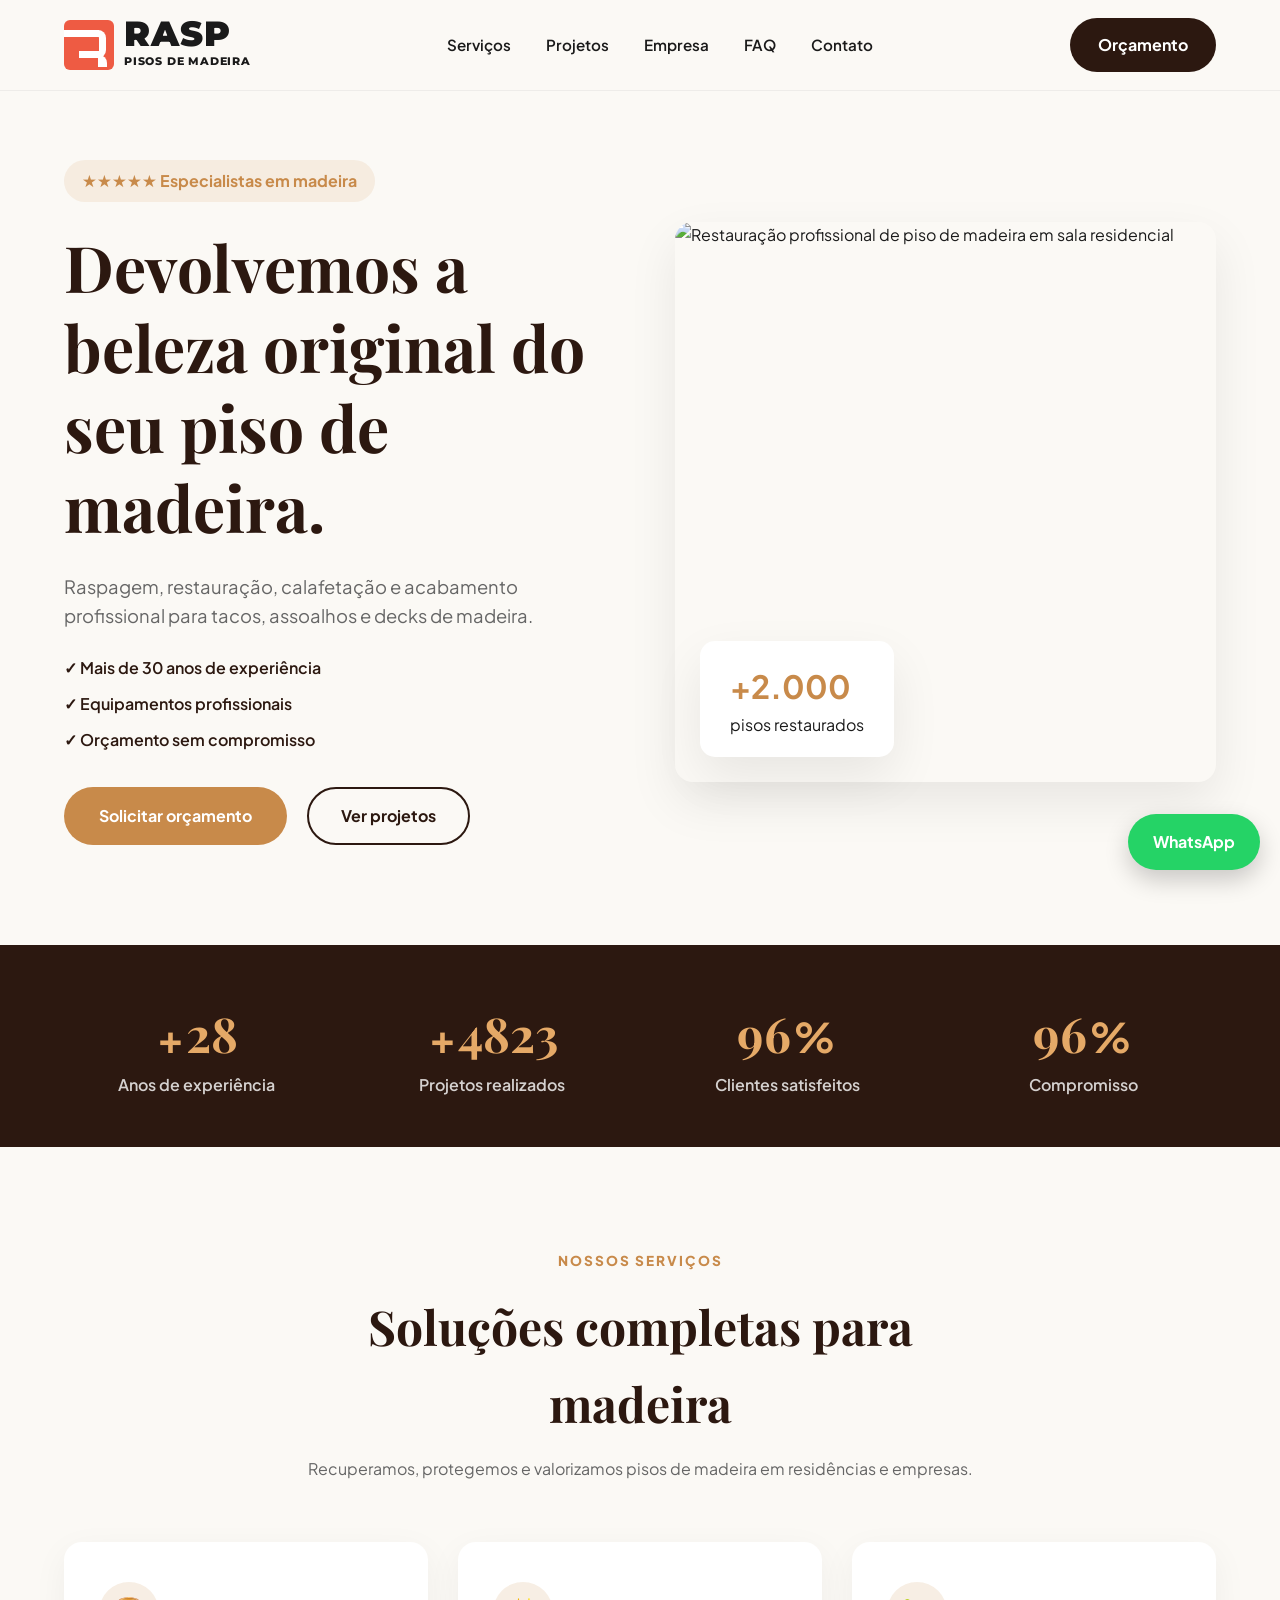
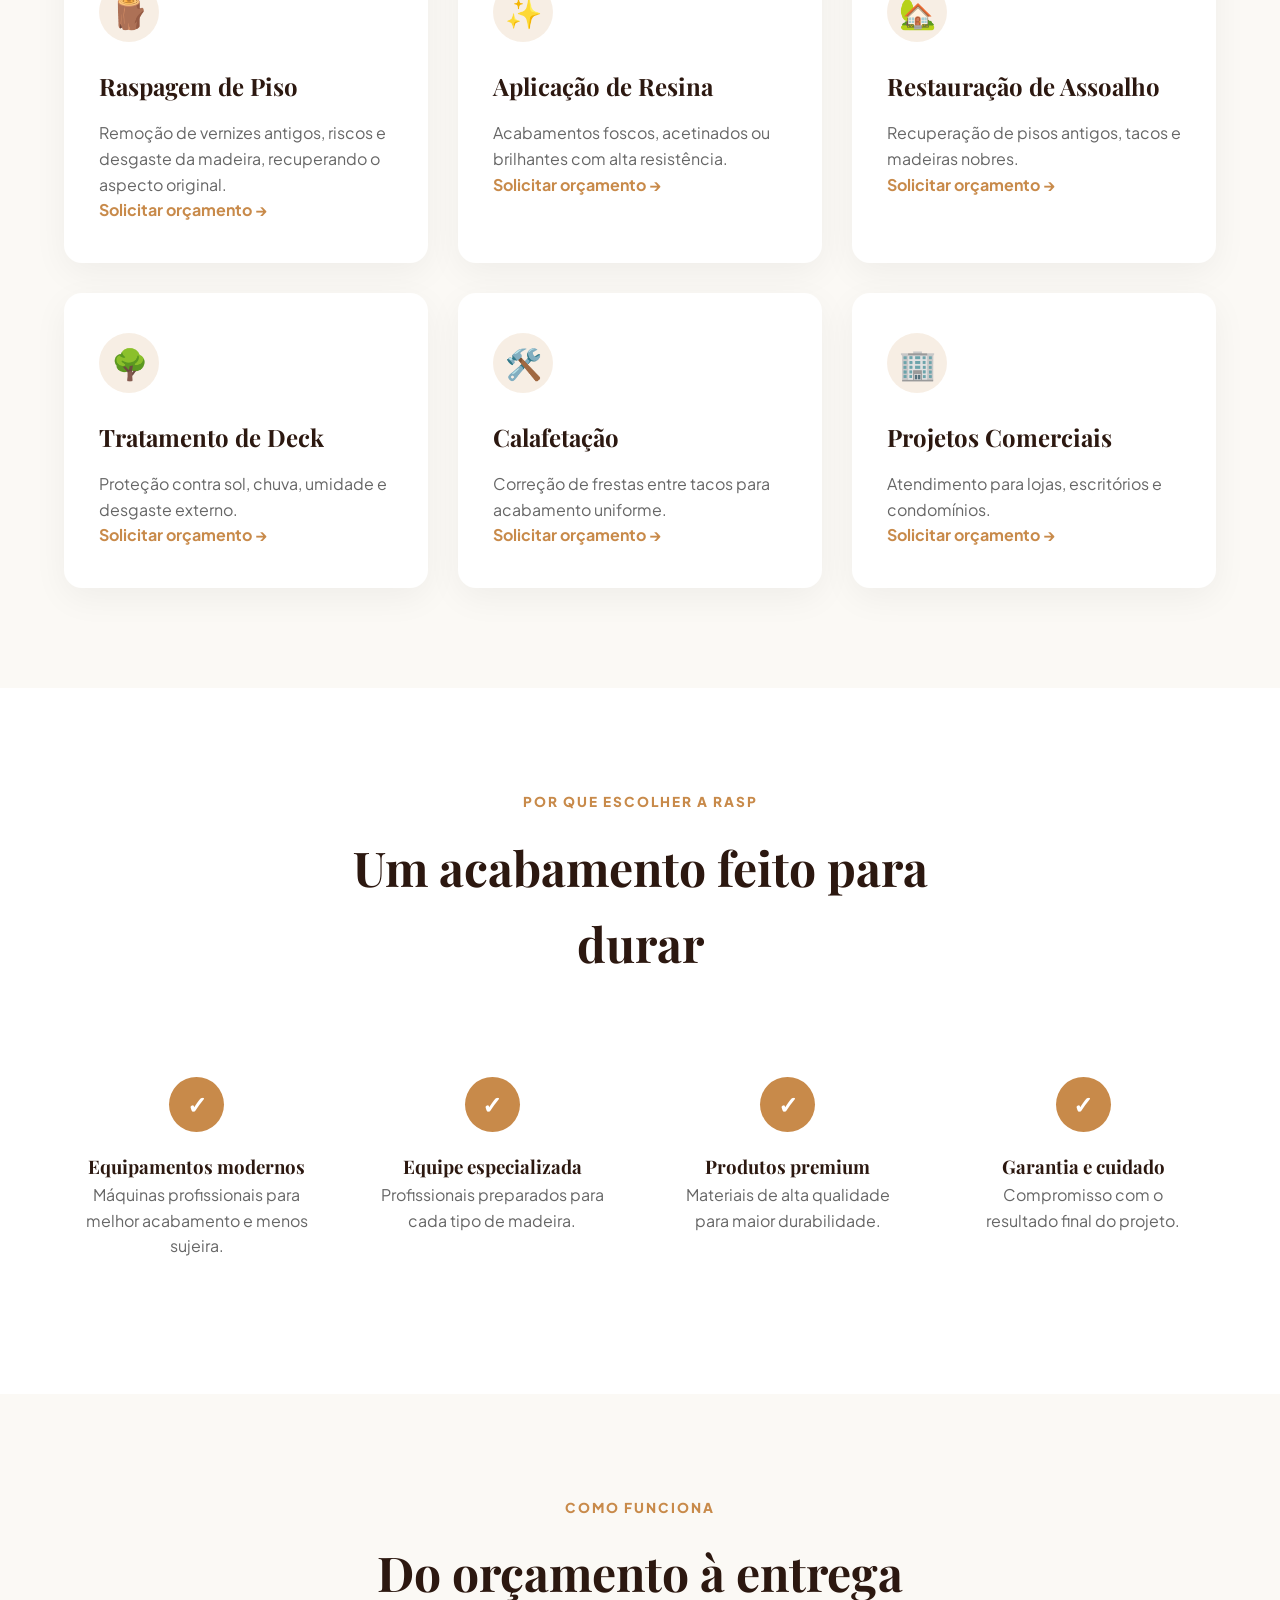
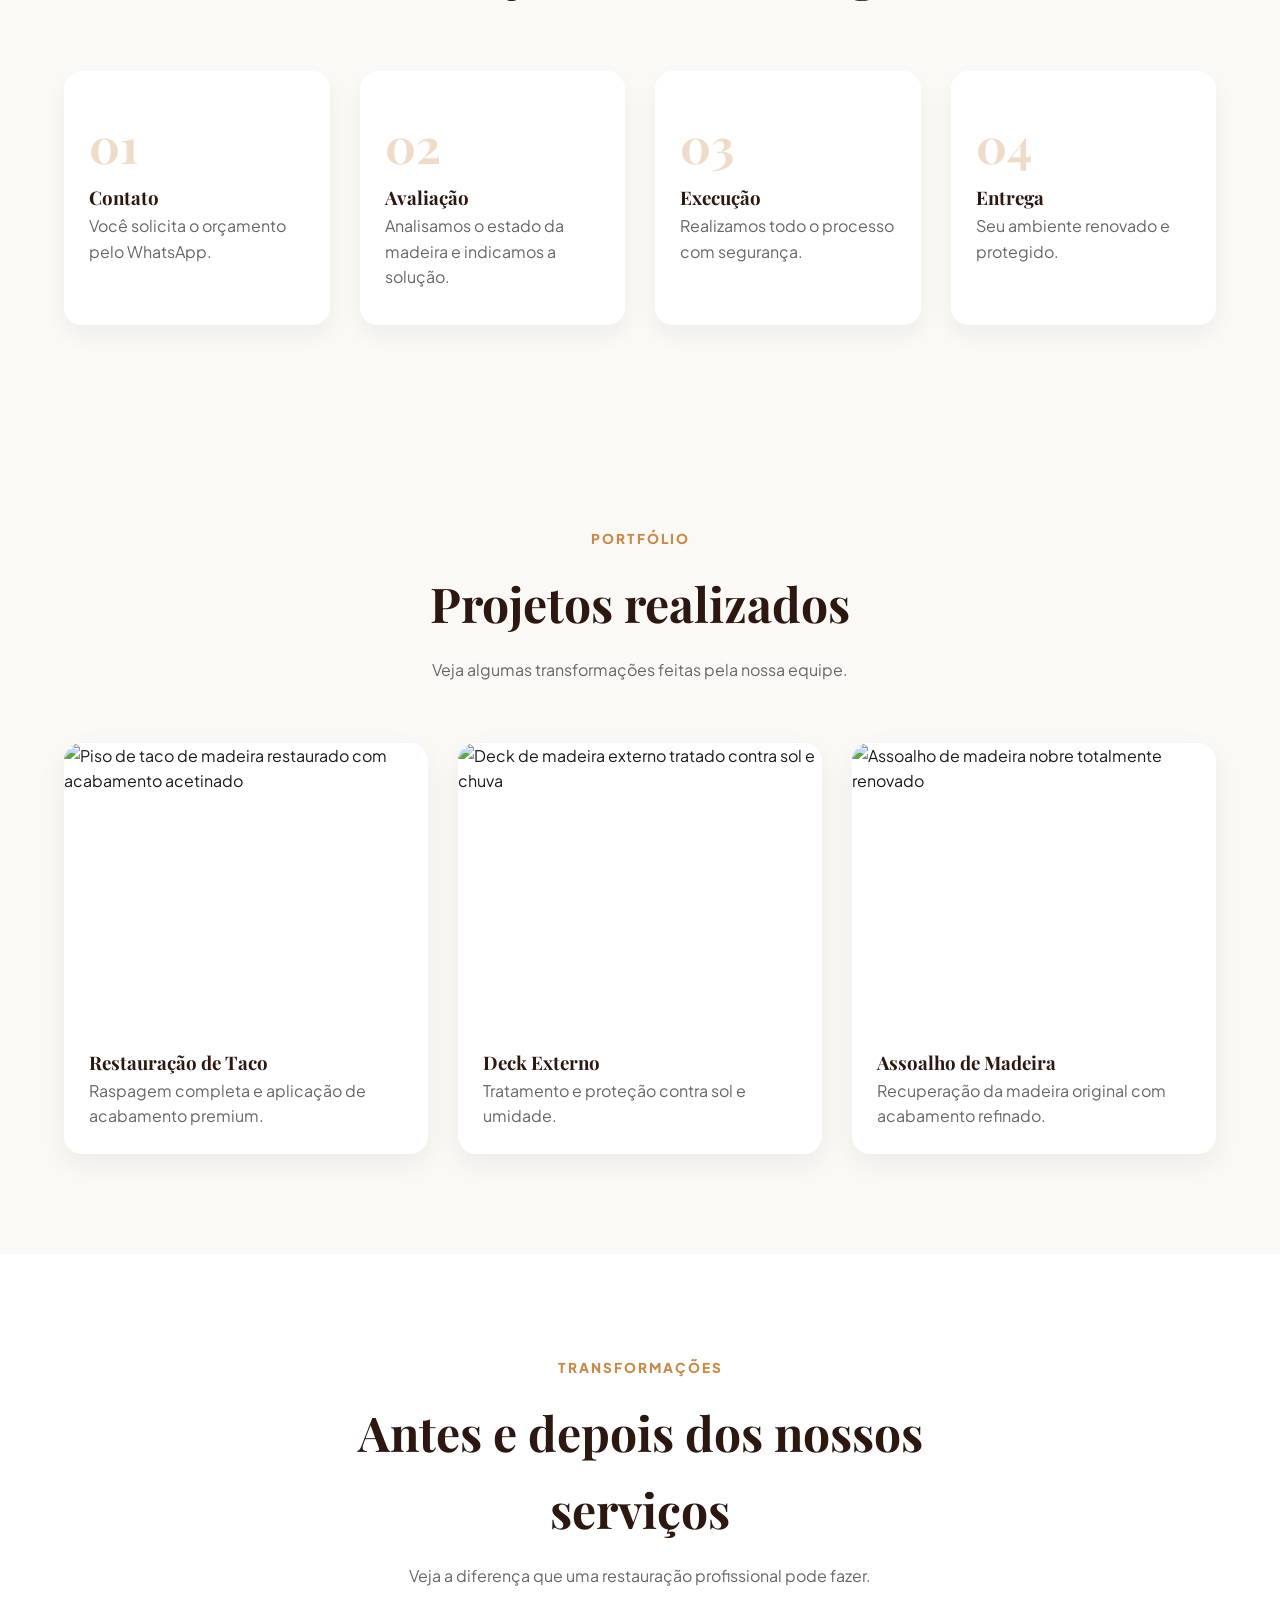
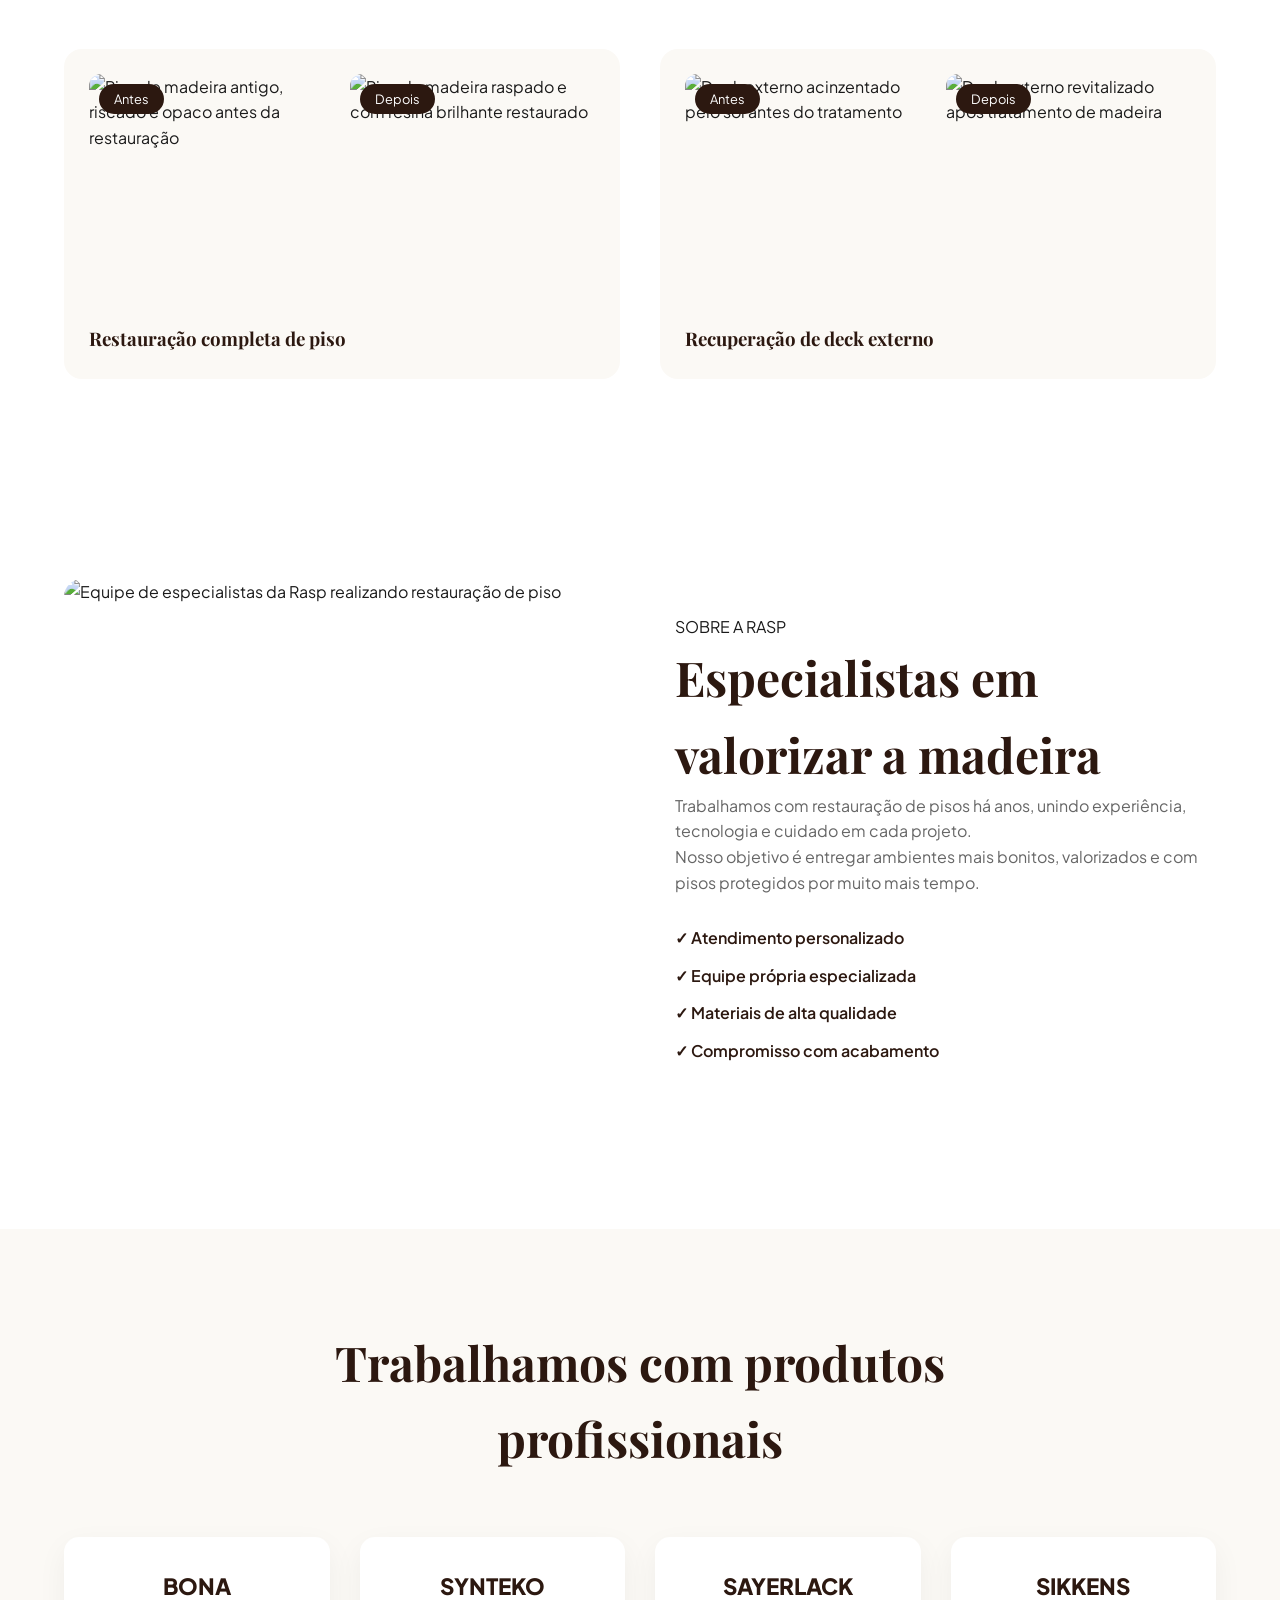
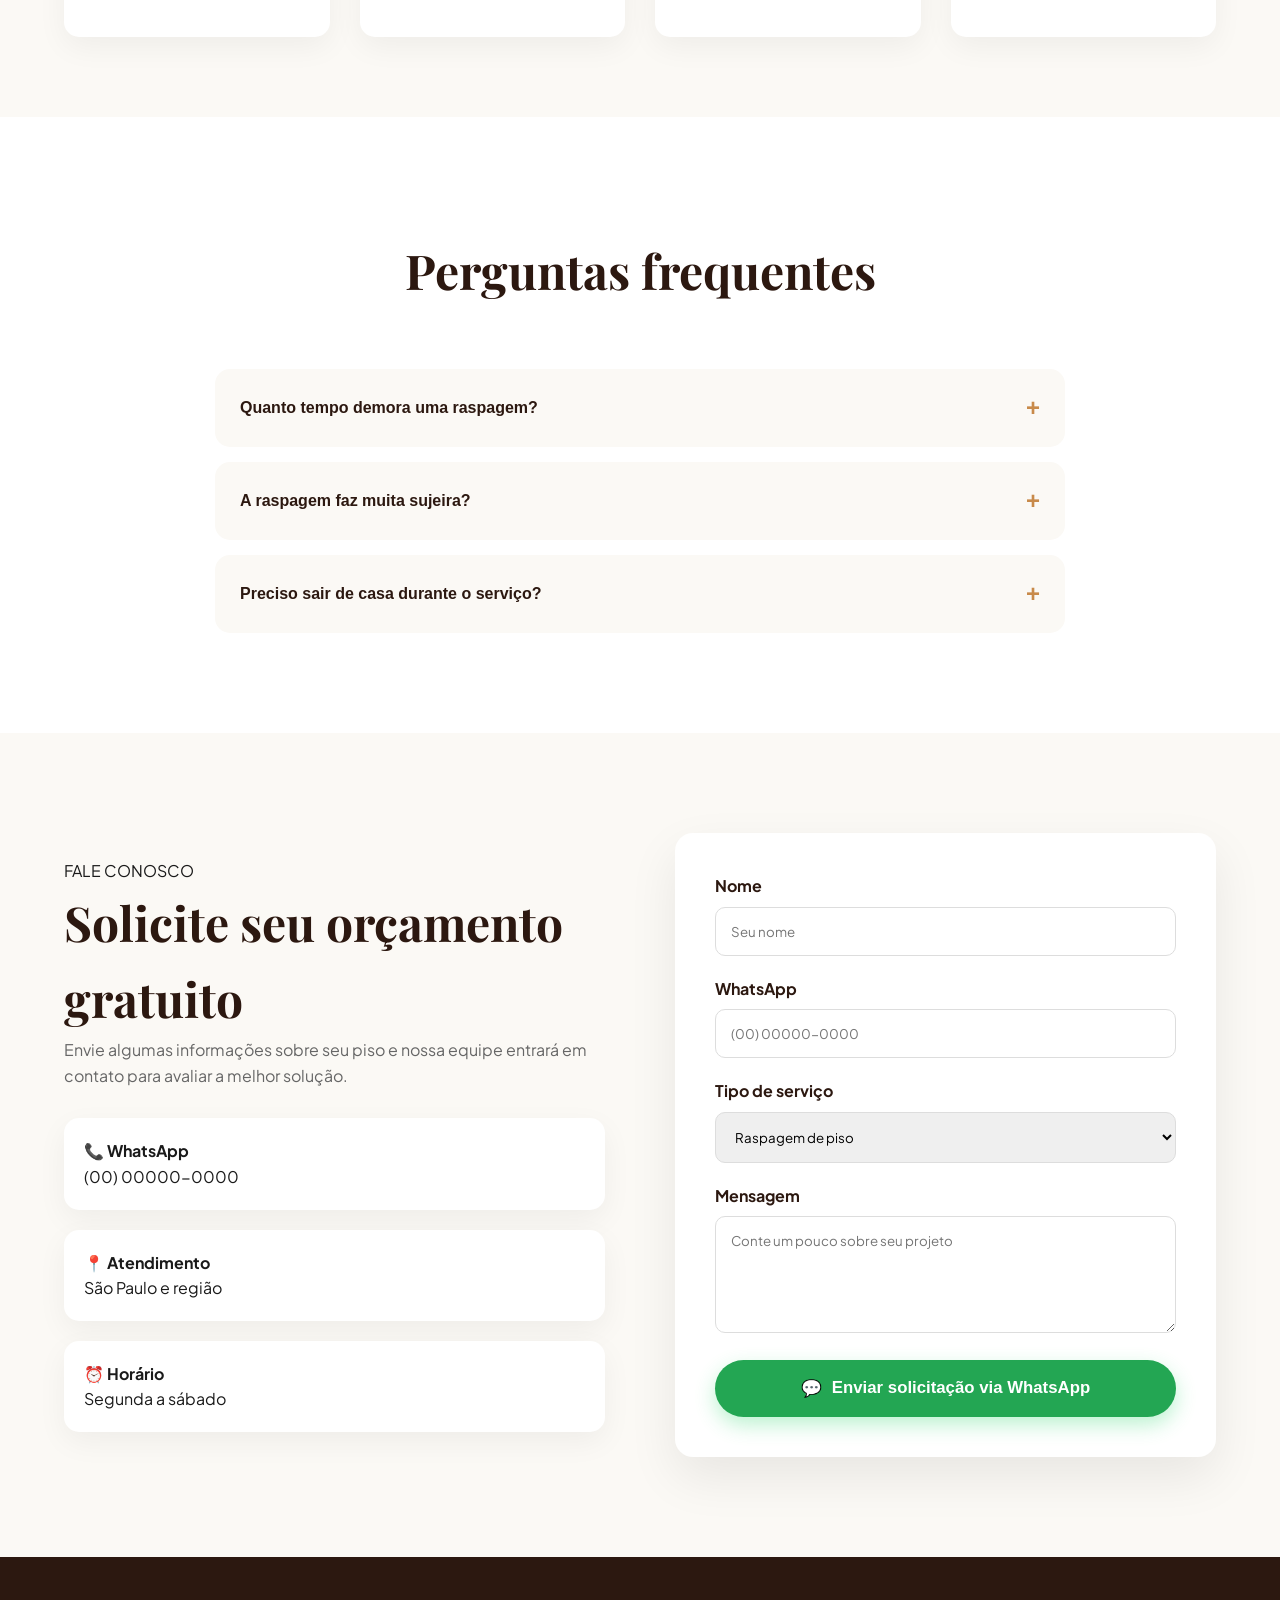
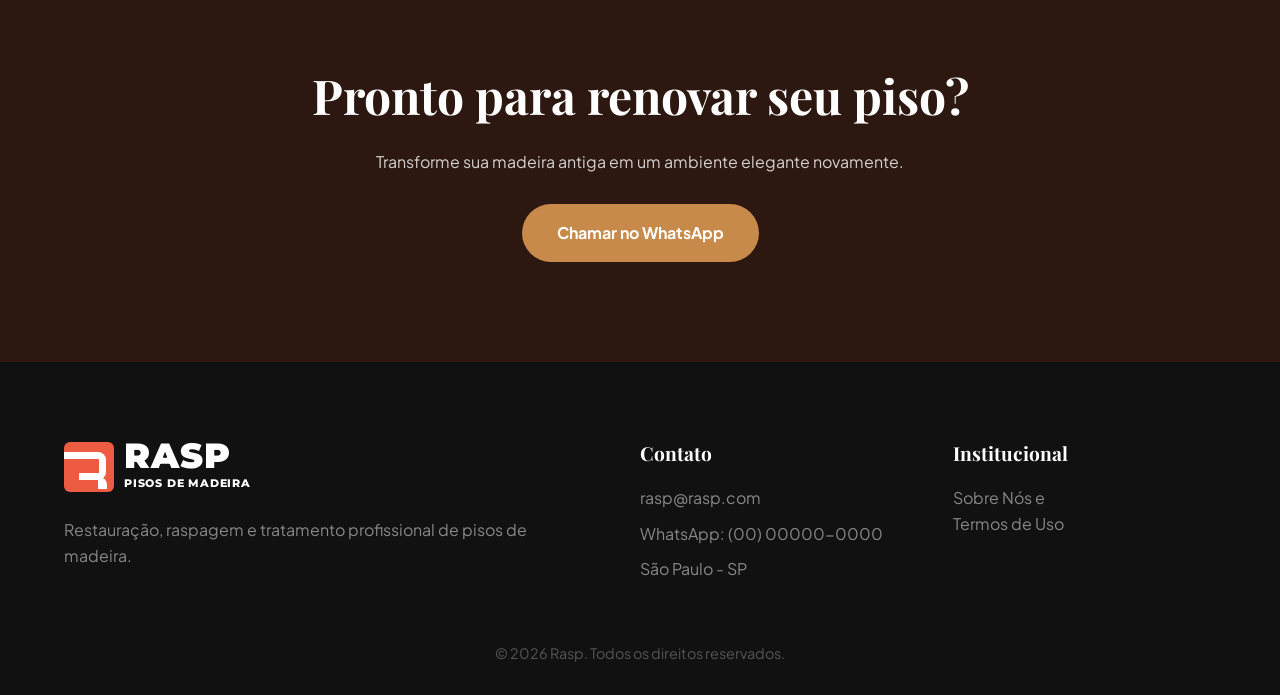
==== commit 48c84d9a: "Melhora no rodapé, sidebar,melhora no desinger e animação das estatísctica, melhora na fluidez da na" ====
--- a/index.html
+++ b/index.html
@@ -59,6 +59,31 @@
       </button>
     </div>
   </header>
+
+  <!-- SIDEBAR MOBILE -->
+  <div class="sidebar-overlay" id="sidebarOverlay"></div>
+
+  <aside class="sidebar-mobile" id="sidebarMobile" aria-hidden="true">
+    <div class="sidebar-header">
+      <div class="logo">
+        <span class="logo-title">RASP</span>
+      </div>
+      <button class="sidebar-close" id="sidebarClose" aria-label="Fechar menu">&times;</button>
+    </div>
+
+    <nav class="sidebar-nav">
+      <a href="#inicio">Início</a>
+      <a href="#servicos">Serviços</a>
+      <a href="#projetos">Projetos</a>
+      <a href="#sobre">Empresa</a>
+      <a href="#faq">FAQ</a>
+      <a href="#contato">Contato</a>
+    </nav>
+
+    <div class="sidebar-footer">
+      <a href="#contato" class="btn-primary">Solicitar Orçamento</a>
+    </div>
+  </aside>
 
   <main>
     <!-- HERO -->
@@ -92,10 +117,10 @@
     <!-- ESTATÍSTICAS -->
     <section class="stats hidden">
       <div class="container stats-grid">
-        <div class="stat-item"><strong data-number="30">0</strong><span>Anos de experiência</span></div>
-        <div class="stat-item"><strong data-number="5000">0</strong><span>Projetos realizados</span></div>
-        <div class="stat-item"><strong data-number="100">0</strong><span>% Clientes satisfeitos</span></div>
-        <div class="stat-item"><strong>100%</strong><span>Compromisso</span></div>
+        <div class="stat-item"><strong data-number="30" data-prefix="<span class='symbol'>+</span>">0</strong><span>Anos de experiência</span></div>
+        <div class="stat-item"><strong data-number="5000" data-prefix="<span class='symbol'>+</span>">0</strong><span>Projetos realizados</span></div>
+        <div class="stat-item"><strong data-number="100" data-suffix="<span class='symbol'>%</span>">0</strong><span>Clientes satisfeitos</span></div>
+        <div class="stat-item"><strong data-number="100" data-suffix="<span class='symbol'>%</span>">0</strong><span>Compromisso</span></div>
       </div>
     </section>
 
@@ -386,25 +411,27 @@
         </a>
         <p style="margin-top: 15px;">Restauração, raspagem e tratamento profissional de pisos de madeira.</p>
       </div>
+
+      <div>
+        <h3>Contato</h3>
+        <p>rasp@rasp.com</p>
+        <p>WhatsApp: (00) 00000-0000</p>
+        <p>São Paulo - SP</p>
+      </div>
+
       <div class="footer-container">
         <h3>Institucional</h3>
         <ul>
-          <li><a href="Institucional/index.html">Sobre Nós e <br> Termos de Uso</a></li>
+          <li><a href="institucional/index.html">Sobre Nós e <br> Termos de Uso</a></li>
         </ul>
       </div>
-      <div>
-        <h3>Contato</h3>
-        <p><i class="fas fa-envelope"></i> contato@suaempresa.com</p>
-        <p>WhatsApp: (00) 00000-0000</p>
-        <p>São Paulo - SP</p>
-      </div>
+
     </div>
     <div class="copyright">© 2026 Rasp. Todos os direitos reservados.</div>
   </footer>
 
   <!-- BOTÕES FIXOS -->
   <a href="https://wa.me/5500000000000" class="whatsapp-float" target="_blank" rel="noopener noreferrer" aria-label="Conversar no WhatsApp">WhatsApp</a>
-  <button class="back-top" id="backTop" aria-label="Voltar ao topo">↑</button>
 
   <!-- JavaScript Externo -->
   <script src="script.js"></script>
--- a/style.css
+++ b/style.css
@@ -354,6 +354,16 @@
   font-family: 'Playfair Display', serif; 
 }
 
+/* ESTILO EXCLUSIVO PARA OS SÍMBOLOS (+ e %) */
+.stat-item strong .symbol {
+  font-family: 'Plus Jakarta Sans', sans-serif;
+  font-weight: 700;
+  font-size: 0.85em;
+  color: var(--accent); /* Cor igual à dos números */
+  display: inline-block;
+  margin: 0 2px;
+}
+
 .stat-item span { 
   color: rgba(255,255,255,.8); 
   font-weight: 600; 
@@ -651,7 +661,7 @@
   transition: .3s; 
 }
 
-/* NOVO DESIGN DO BOTÃO DO FORMULÁRIO (WHATSAPP) */
+/* BOTÃO DO FORMULÁRIO (WHATSAPP) */
 .btn-whatsapp-form {
   width: 100%;
   background-color: #23a653;
@@ -697,6 +707,7 @@
   margin-bottom: 30px; 
 }
 
+/* FOOTER */
 .footer { 
   background: #111; 
   color: white; 
@@ -708,12 +719,23 @@
   grid-template-columns: 2fr 1fr 1fr; 
   gap: 50px; 
   margin-bottom: 50px; 
+  align-items: start;
+}
+
+.footer .logo {
+  display: inline-flex;
+  align-items: center;
+}
+
+.footer .logo-box {
+  margin: 0;
 }
 
 .footer h3 { 
   color: white; 
   margin-bottom: 20px; 
   font-size: 1.2rem; 
+  line-height: 1.2;
 }
 
 .footer p, .footer a { 
@@ -742,28 +764,6 @@
   z-index: 99; 
 }
 
-.back-top { 
-  position: fixed; 
-  bottom: 30px; 
-  left: 20px; 
-  width: 45px; 
-  height: 45px; 
-  background: var(--primary); 
-  color: white; 
-  border: 0; 
-  border-radius: 50%; 
-  cursor: pointer; 
-  display: none; 
-  align-items: center; 
-  justify-content: center; 
-  font-size: 1.2rem; 
-  z-index: 99; 
-}
-
-.back-top.active { 
-  display: flex; 
-}
-
 .hidden { 
   opacity: 0; 
   transform: translateY(30px); 
@@ -775,9 +775,7 @@
   transform: translateY(0); 
 }
 
-/* ==========================================================
-   REGRAS RESPONSIVAS (TABLETS E CELULARES PEQUENOS)
-   ========================================================== */
+/* RESPONSIVIDADE */
 @media (max-width: 992px) {
   .hero-grid, 
   .about-grid, 
@@ -865,11 +863,90 @@
     bottom: 20px; 
     right: 15px; 
   }
-
-  .back-top { 
-    width: 40px; 
-    height: 40px; 
-    bottom: 20px; 
-    left: 15px; 
-  }
+}
+
+/* SIDEBAR E OVERLAY */
+.sidebar-overlay {
+  position: fixed;
+  top: 0;
+  left: 0;
+  width: 100%;
+  height: 100%;
+  background-color: rgba(0, 0, 0, 0.6);
+  backdrop-filter: blur(4px);
+  z-index: 998;
+  opacity: 0;
+  visibility: hidden;
+  transition: opacity 0.3s ease, visibility 0.3s ease;
+}
+
+.sidebar-overlay.active {
+  opacity: 1;
+  visibility: visible;
+}
+
+.sidebar-mobile {
+  position: fixed;
+  top: 0;
+  right: -300px;
+  width: 280px;
+  height: 100%;
+  background-color: #ffffff;
+  z-index: 999;
+  display: flex;
+  flex-direction: column;
+  padding: 24px;
+  box-shadow: -4px 0 15px rgba(0, 0, 0, 0.1);
+  transition: right 0.3s ease-in-out;
+}
+
+.sidebar-mobile.active {
+  right: 0;
+}
+
+.sidebar-header {
+  display: flex;
+  align-items: center;
+  justify-content: space-between;
+  margin-bottom: 32px;
+}
+
+.sidebar-close {
+  background: none;
+  border: none;
+  font-size: 2rem;
+  line-height: 1;
+  cursor: pointer;
+  color: inherit;
+}
+
+.sidebar-nav {
+  display: flex;
+  flex-direction: column;
+  gap: 16px;
+}
+
+.sidebar-nav a {
+  text-decoration: none;
+  color: inherit;
+  font-size: 1.1rem;
+  font-weight: 600;
+  padding: 8px 0;
+  border-bottom: 1px solid var(--border-color, #e5e7eb);
+  transition: color 0.2s ease;
+}
+
+.sidebar-nav a:hover {
+  color: var(--primary, #d97706);
+}
+
+.sidebar-footer {
+  margin-top: auto;
+  padding-top: 20px;
+}
+
+.sidebar-footer .btn-primary {
+  display: block;
+  text-align: center;
+  width: 100%;
 }
